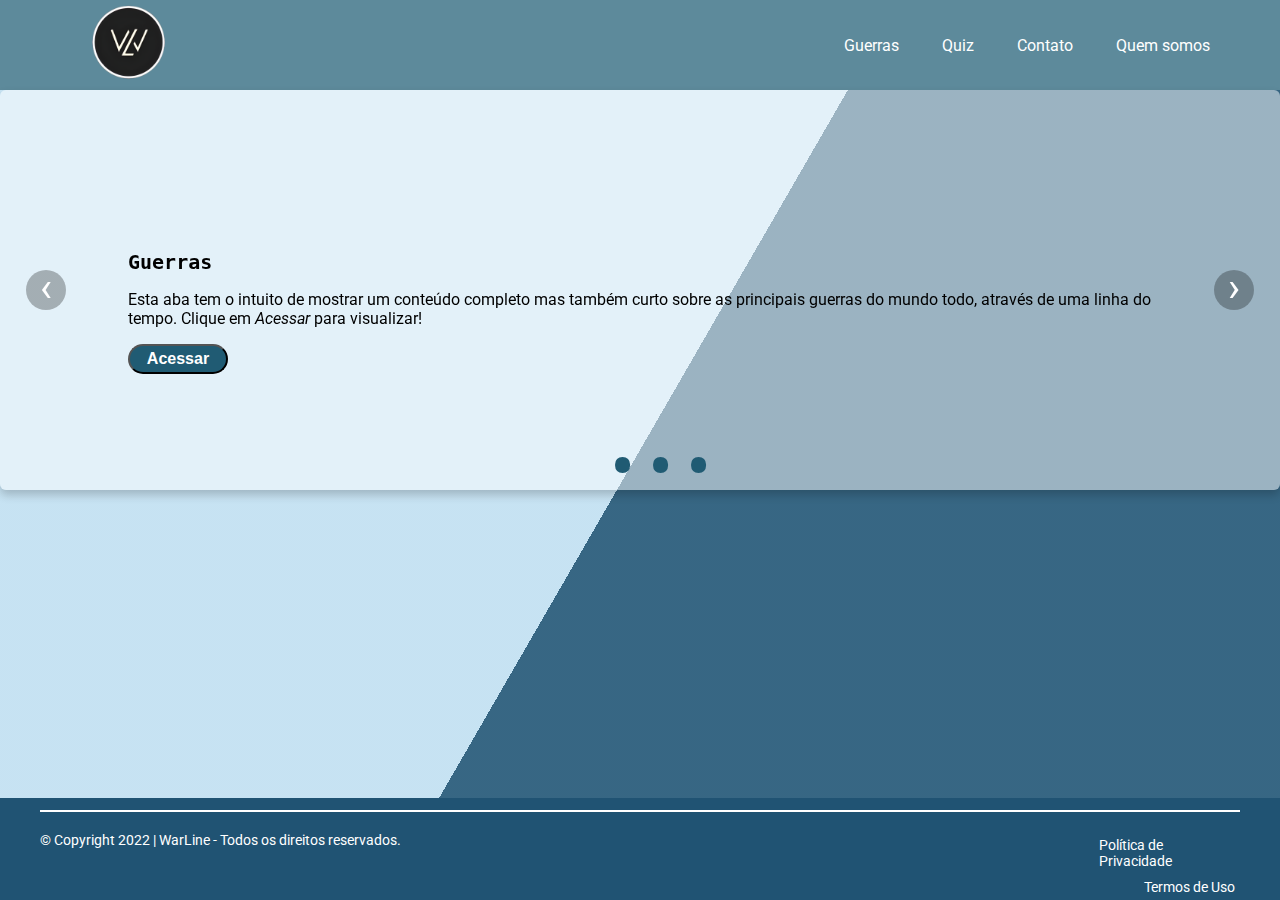
==== index.html @ 10a0ba9b "Ajustando footer" ====
<!DOCTYPE html>
<html lang="pt-br">

<head>
    <meta charset="UTF-8">
    <meta http-equiv="X-UA-Compatible" content="IE=edge">
    <meta name="viewport" content="width=device-width, initial-scale=1.0">
    <script type="text/javascript" src="./js/main.js"></script>
    <link rel="stylesheet" href="./css/style.css" />
    <link rel="stylesheet" href="./css/mobile.css" />
    <link href="https://fonts.googleapis.com/css2?family=Roboto&display=swap" rel="stylesheet">
    <title>TimeLine</title>
</head>

<body>
    <div class="bg"></div>
    <div class="bg bg2"></div>
    <div class="bg bg3"></div>
    <header class="menu">
        <div class="logo">
            <img src="./img/logo-WarLine.png" height="95" />
        </div>
        <div class="drop">
            <button onclick="myFunction()" class="dropbtn">Menu ☰</button>
            <div id="myDropdown" class="dropdown-content">
                <ul>
                    <li><a href="./guerras.html">Guerras</a></li>
                    <li><a href="./quiz.html">Quiz</a></li>
                    <li><a href="./contato.html">Contato</a></li>
                    <li><a href="./sobre-nos.html">Quem somos</a></li>
                </ul>
            </div>
        </div>
    </header>


    <div class="carrossel" id="carr">
        <div class="er">
            <ol class="carrossel-indicators">
                <li>
                    <label for="carrossel-1" class="carrossel-bullet">•</label>
                </li>
                <li>
                    <label for="carrossel-2" class="carrossel-bullet">•</label>
                </li>
                <li>
                    <label for="carrossel-3" class="carrossel-bullet">•</label>
                </li>
            </ol>
        </div>
        <div class="carrossel-inner">
            <input class="carrossel-open" type="radio" id="carrossel-1" name="carrossel" checked="checked" hidden=""
                aria-hidden="true">
            <div class="carrossel-item">
                <h1>Guerras</h1>
                <p>Esta aba tem o intuito de mostrar um conteúdo completo mas também curto sobre as principais
                    guerras do mundo todo, através de uma linha do tempo. Clique em <i>Acessar</i> para visualizar!
                </p>
                <a href="./guerras.html"><button>Acessar</button></a>
            </div>
            <input class="carrossel-open" type="radio" id="carrossel-2" name="carrossel" hidden="" aria-hidden="true">
            <div class="carrossel-item">
                <h1>Quiz</h1>
                <p>Aqui temos um quiz para você testar seu aprendizado após ler todas as guerras que apresentamos
                    neste site, ele é composto por 15 perguntas aleatórias e todas elas são de alternativas. Vai
                    encarar?
                    Clique em <i>Acessar</i> para realizar este teste!
                </p>
                <a href="./quiz.html"><button>Acessar</button></a>
            </div>
            <input class="carrossel-open" type="radio" id="carrossel-3" name="carrossel" hidden="" aria-hidden="true">
            <div class="carrossel-item">
                <h1>Sobre nós</h1>
                <p>Clique em <i>Acessar</i> para saber mais sobre a nossa história.</p>
                <p>Tudo começou quando...</p>
                <a href="./sobre-nos.html"><button>Acessar</button></a>
            </div>

            <label for="carrossel-3" class="carrossel-control prev control-1">‹</label>
            <label for="carrossel-3" class="carrossel-control next control-2">›</label>
            <label for="carrossel-2" class="carrossel-control next control-1">›</label>
            <label for="carrossel-2" class="carrossel-control prev control-3">‹</label>
            <label for="carrossel-1" class="carrossel-control prev control-2">‹</label>
            <label for="carrossel-1" class="carrossel-control next control-3">›</label>
        </div>
    </div>
    <footer class="rodape">
        <div class="linha"></div>
        <div class="ajuste-rodape">
            <span class="cont">
                <p>&copy; Copyright 2022 | WarLine - Todos os direitos reservados.</p>
                <p class="dir"></p>
                <br>
            </span>
            <span class="politica">
                <a href="#">Política de Privacidade</a>
                <a href="#">Termos de Uso</a>
            </span>
        </div>
    </footer>
</body>

</html>
---- css/style.css ----
html {
    height: 100%;
}

body {
    font-family: 'Roboto', sans-serif;
    background-color: var(--cor1);
    margin-top: 0;
    margin-left: 0;
    margin-right: 0;
    margin-bottom: 0;
    display: flex;
    flex-direction: column;
    min-height: 100%;
}

.veaqui {
    color: var(--cor1);
}

#title {
    width: 100%;
    position: absolute;
    padding: 0px;
    margin: 0px auto;
    text-align: center;
    font-size: 27px;
    color: var(--cor4);
    font-family: 'Open Sans', sans-serif;
    z-index: 9999;
    text-shadow: 0px 1px 2px rgba(0, 0, 0, 0.33), -1px 0px 2px rgba(255, 255, 255, 0);
}

.bg {
    animation: slide 3s ease-in-out infinite alternate;
    background-image: linear-gradient(-60deg, #205373 50%, #c4e1f2 50%);
    bottom: 0;
    left: -50%;
    opacity: .5;
    position: fixed;
    right: -50%;
    top: 0;
    z-index: -1;
}

.bg2 {
    animation-direction: alternate-reverse;
    animation-duration: 4s;
}

.bg3 {
    animation-duration: 5s;
}

h1 {
    font-family: monospace;
}

@keyframes slide {
    0% {
        transform: translateX(-25%);
    }

    100% {
        transform: translateX(25%);
    }
}

.menu {
    position: fixed;
    font-size: 80%;
    width: 100%;
    background-color: rgba(93, 138, 155, 1);
    padding: 0px 50px;
    box-sizing: border-box;
    margin-top: 0px;
    display: flex;
    justify-content: space-between;
    align-items: center;
    height: 90px;
    font-weight: 0;
}

.logo {
    float: left;
    width: 18%;
    padding-left: 2%;
}

.dropbtn {
    display: none;

}

.dropdown-content {
    display: inline;
}

/*.dropdown-content button {
    cursor: pointer;
    width: 100px;
    height: 30px;
    font-size: 16px;
    border: none;
    border-radius: px;
    margin-left: 70px;
    background-color: rgba(238, 225, 202, 0.78);
    font-weight: 600;
}*/

.dropdown-content a:hover {
    color: #c4e1f2;
    text-decoration: underline;
}

.dropdown-content a {
    cursor: pointer;
    text-decoration: none;
    color: var(--cor4);
    font-size: 16px;
    padding: 20px;
    display: inline-block;
}

.dropdown-content ul {
    list-style: none;
    padding: 0;
}

.dropdown-content ul li {
    display: inline;
}

.line {
    width: 100%;
    height: 100%;
    padding-top: 0px;
    padding-bottom: 5px;
    counter-increment: '';
    margin: 0 auto;
    z-index: 0;
}

.bar li {
    cursor: pointer;
    list-style-type: none;
    float: left;
    width: 10%;
    color: var(--cor1);
    position: relative;
    text-align: center;
    letter-spacing: 2px;
}

.bar li:before {
    content: '';
    width: 20px;
    height: 20px;
    /*line-height: 40px;
    border: 4px solid var(--cor2);
    display: block;
    text-align: center;
    margin: 10px auto 10px auto;
    border-radius: 50%;*/
    background-color: var(--cor1);
    letter-spacing: 0px;
}

.bar li img {
    padding-bottom: 0px;
    margin: -6% 18%;
    border-radius: 50%;
    width: 80px;
    border: 4px solid var(--cor2);
    height: 80px;
    line-height: 80px;
    z-index: 0;
    float: left;
}

.bar li:after {
    content: '';
    letter-spacing: 2px;
    position: absolute;
    width: 100%;
    height: 4px;
    background-color: var(--cor2);
    top: 35px;
    left: -55%;
    z-index: -1;
}

.bar li:hover:before {
    content: '';
    background-color: #71b196;
    border: 7px solid var(--cor2);
    width: 120px;
    height: 120px;
    line-height: 120px;
    margin: -40px auto 20px auto;
    color: var(--cor5);
}

.bar li img:hover,
.bar li img:focus {
    margin: -17px 1px 20px auto;
    border-radius: 50%;
    padding-bottom: 0px;
    transform: translateX(25px) scale(1.5);
}

/*.bar li div{
    padding-bottom: 0px;
    margin: 0 24%;
    border-radius: 50%;
    width: 0px;
    height: 0px;
    line-height: 80px;
    z-index: 0;
    float: left;
    border: 32px solid #b19671;
}*/

.modal {
    position: fixed;
    padding: 0;
    left: 0;
    top: 0;
    width: 100%;
    height: 100%;
    display: flex;
    align-items: center;
    justify-content: center;
    background-color: rgba(0, 0, 0, 0.5);
    transform: scale(1.1);
    opacity: 0;
    visibility: hidden;
    transition: visibility 0.25s ease-in-out, transform 0.25s ease-in-out, opacity 0.25s ease-in-out;
}

.modal-content {
    background-color: var(--cor4);
    padding: 16px 24px;
    width: 80%;
    height: 60%;
    border-radius: 0.5rem;
    text-align: center;

}

.modal-content div {
    display: flex;
}

.exit {
    float: right;
    width: 24px;
    cursor: pointer;
    border-radius: 1rem;
    text-align: center;
    line-height: 24px;
    background-color: lightgray;
}

.exit:hover {
    background-color: darkgray;
}

.show-modal {
    opacity: 1;
    visibility: visible;
    transform: scale(1.0);
}

.carrossel {
    font-size: 80%;
    width: 100%;
    position: relative;
    background: rgba(255, 255, 255, 0.5);
    border-radius: 6px;
    /*padding: 20px 60px 30px 40px;*/
    box-shadow: 0 5px 10px rgba(0, 0, 0, 0.2);
    box-sizing: border-box;
    margin-top: 90px;
    display: flex;
    align-items: center;
    height: 400px;
}

.carrossel-inner {
    position: relative;
    overflow: hidden;
    width: 100%;
}

.carrossel-open:checked+.carrossel-item {
    position: static;
    opacity: 1;
}

.carrossel-item {
    position: fixed;
    padding: 10%;
    opacity: 0;

}

.carrossel-item p {
    font-size: 16px;
}

.carrossel-item h1 {
    font-size: 20px;
}

.carrossel-item button {
    cursor: pointer;
    width: 100px;
    height: 30px;
    font-size: 16px;
    position: fixed;
    border-radius: 20px;
    background-color: var(--cor2);
    font-weight: 600;
    color: var(--cor4);
}


.carrossel-control {
    background-color: rgba(0, 0, 0, 0.28);
    border-radius: 50%;
    color: var(--cor4);
    cursor: pointer;
    display: none;
    font-size: 40px;
    height: 40px;
    line-height: 35px;
    position: absolute;
    top: 50%;
    transform: translate(0, -50%);
    text-align: center;
    width: 40px;
}

.carrossel-control.prev {
    left: 2%;
}

.carrossel-control.next {
    right: 2%;
}

.carrossel-control:hover {
    background: rgba(0, 0, 0, 0.8);
    color: #aaaaaa;
}

#carrossel-1:checked~.control-1,
#carrossel-2:checked~.control-2,
#carrossel-3:checked~.control-3 {
    display: block;
}



.er {
    position: absolute;
    list-style: none;
    margin: 0;
    padding: 0;
    left: 0;
    right: 0;
    top: 80%;
    text-align: center;
    z-index: 1;
}

.carrossel-indicators li {
    display: inline-block;
    margin: 0 5px;
}

.carrossel-bullet {
    color: var(--cor2);
    cursor: pointer;
    display: block;
    font-size: 75px;
}

.carrossel-bullet:hover {
    color: var(--corTest);
}

#carrossel-1:checked~.control-1~.carrossel-indicators li:nth-child(1) .carrossel-bullet,
#carrossel-2:checked~.control-2~.carrossel-indicators li:nth-child(2) .carrossel-bullet,
#carrossel-3:checked~.control-3~.carrossel-indicators li:nth-child(3) .carrossel-bullet {
    color: var(--cor2);
}


.rodape {
    position: initial;
    bottom: 0;
    font-size: 80%;
    width: 100%;
    /*background-color: var(--cor6);*/
    background-color: #205373;
    padding: 0px 40px;
    box-sizing: border-box;
    margin-top: auto;
    display: grid;
    height: 5%;
}
.ajuste-rodape{
    margin-top: 20px;
    display:flex;
}
.politica {
   /* margin-top: 20px; */
   margin-bottom:0px;
   display: flex;
   list-style: disc;
   justify-content: space-evenly;
   align-content: flex-end;
   flex-wrap: wrap;
   flex-direction: column;
   align-items: flex-end;
}
.politica a {
    font-size: 14px;
    color: var(--cor4);
    padding: 5px;
    text-decoration: none;
}

.politica a:hover {
    cursor: pointer;
    color: var(--cor3);
    transition: all 0.3s ease;
}

.linha {
    width: 100%;
    border-bottom: 2px solid var(--cor4);
    padding-top: 0px;
    margin-top: 1%;
}

.cont {
    height: 80%;
    width: 90%;
}

.cont p {
    font-size: 14px;
    color: var(--cor4);
    margin: 0px auto;
}

.dir {
    text-align: center;
}

/*Aba Contato */
.container {
    background: var(--cor4);
    border-radius: 6px;
    margin-top: 90px;
    padding: 20px 60px 30px 40px;
    box-shadow: 0 5px 10px rgba(0, 0, 0, 0.2);

}

.container .con {
    display: flex;
    align-items: center;
    justify-content: space-between;
}

.container .con .left-side {
    width: 25%;
    height: 100%;
    display: flex;
    flex-direction: column;
    align-items: center;
    justify-content: center;
    margin-top: 15px;
    position: relative;
}

.con .left-side::before {
    content: '';
    position: absolute;
    height: 70%;
    width: 2px;
    right: -15px;
    top: 50%;
    transform: translateY(-50%);
    background: #98857E;
}

.con .left-side .details {
    margin: 14px;
    text-align: center;
}

.con .left-side .details i {
    font-size: 30px;
    color: var(--cor6);
    margin-bottom: 10px;
}

.con .left-side .details .topic {
    font-size: 18px;
    font-weight: 500;
}

.con .left-side .details .text-one,
.con .left-side .details .text-two {
    font-size: 14px;
    color: #afafb6;
}

.container .con .right-side {
    width: 75%;
    margin-left: 75px;
}

.con .right-side .topic-text {
    font-size: 23px;
    font-weight: 600;
    color: var(--cor6);
}

.right-side .input-box {
    height: 50px;
    width: 100%;
    margin: 12px 0;
}

.right-side .input-box input,
.right-side .input-box textarea {
    height: 100%;
    width: 100%;
    border: none;
    outline: none;
    font-size: 16px;
    background: #F0F1F8;
    border-radius: 6px;
    padding: 0 15px;
    resize: none;
}

.right-side .message-box {
    min-height: 110px;
}

.right-side .input-box textarea {
    padding-top: 6px;
}

.right-side .button {
    display: inline-block;
    margin-top: 12px;
}

.right-side .button input[type="submit"] {
    color: var(--cor4);
    font-size: 18px;
    outline: none;
    border: none;
    padding: 8px 16px;
    border-radius: 6px;
    background: var(--cor6);
    cursor: pointer;
    transition: all 0.3s ease;
}

.button input[type="submit"]:hover {
    background: #5c8faf;
}

/* aba sobre nós */

.img-sobre {
    text-align: center;
    margin-top: 90px;
}

.img-sobre img {
    height: 400px;
}

.fotos {
    display: flex;
    margin-top: -4%;
    justify-content: space-evenly;
    transition: transform 1s;

}

/* EFEITO PARA A IMAGEM SALTAR QUANDO PASSAMOS O MOUSE */
.fotos .desc-kaliny:hover,
.fotos .desc-kaliny:focus {
    transform: translateX(10px) scale(1.2);
}

.fotos .desc-dany:hover,
.fotos .desc-dany:focus {
    transform: translateX(10px) scale(1.2);
}

/* FIM efeito */

.paragrafo {
    text-align: justify;
    letter-spacing: 0.8px;
}

.test-desc-fotos {
    display: flex;
    justify-content: space-evenly;
    margin-bottom: 20px;
}

.seg-img-sobre {
    text-align: center;
    margin-top: 5px;
    margin-bottom: 30px;
    z-index: 0;
}

.seg-img-sobre img {
    height: 80px;
}

.tabela {
    color: var(--cor2);
    font-size: 17px;
    width: 55%;
    display: flex;
    margin: auto;
    margin-bottom: 3%;
    flex-direction: row;
    justify-content: center;
    align-items: center;
}

.f4 {
    display: flex;

}

.f4 p {
    margin: 0;
    padding-left: 15px;
}

.tutorial {
    position: relative;
    padding: 0;
    left: 0;
    top: 10%;
    width: 100%;
    height: 37%;
    display: flex;
    align-items: center;
    justify-content: center;
    opacity: 0;
    visibility: hidden;
    transition: visibility 0.25s ease-in-out, transform 0.25s ease-in-out, opacity 0.25s ease-in-out;
}

.conteudo-tuto {
    color: var(--cor4);

}

.tutorial-content {
    background-color: rgba(81, 100, 117, 0.5);
    padding: 16px 24px;
    width: 40%;
    margin-top: 90px;
    height: 60%;
    border-radius: 0.5rem;
    text-align: center;

}

.tutorial-content div {
    display: block;
}

.exits {
    float: right;
    width: 24px;
    cursor: pointer;
    border-radius: 1rem;
    text-align: center;
    line-height: 24px;
    background-color: lightgray;
}

.exits:hover {
    background-color: darkgray;
}

.show-tutorial {
    width: 100%;
    opacity: 1;
    visibility: visible;
    transform: scale(1.0);
}

/*teste quiz*/

/* ESSA PARTE ESTÁ BUGANDO AS OUTRAS
* {
    box-sizing: border-box;
  }
   
  body {
    background-image: linear-gradient(to right, var(--cor1), #facb7b);
    font-family: 'Poppins', sans-serif;
    display: flex;
    align-items: center;
    justify-content: center;
    height: 100vh;
    overflow: hidden;
    margin: 0;
  }*/

.quiz-container {
    background-color: var(--cor4);
    border-radius: 15px;
    box-shadow: 0 0 10px 2px rgba(100, 100, 100, 0.1);
    width: 1090px;
    overflow: hidden;
    margin: 0 auto;
    margin-top: 90px;
    width: 70%;
    box-shadow: rgba(50, 50, 93, 0.25) 0px 13px 27px -5px, rgba(0, 0, 0, 0.3) 0px 8px 16px -8px;
    box-shadow: rgba(0, 0, 0, 0.15) 0px 5px 15px 0px;

}

.quiz-header {
    padding: 4rem;
}

h2 {
    /*padding: 1rem;*/
    text-align: center;
    margin: 0;
}

ul {
    list-style-type: none;
    padding: 0;
}

ul li {
    font-size: 1.1rem;
    margin: 1rem 0;
}

ul li label {
    cursor: pointer;
}

#submit {
    background-image: linear-gradient(to right, var(--cor2), var(--cor2));
    color: var(--cor4);
    border: none;
    display: block;
    width: 100%;
    cursor: pointer;
    font-size: 1.2rem;
    font-family: inherit;
    padding: 1.3rem;
    font-weight: bold;
}

#submit:hover {
    background-color: #732d91;
}

#submit:focus {
    outline: none;
    background-color: #5e3370;
}
---- css/mobile.css ----
:root {
    --cor1: #DFF6FF;
    --cor6: #205373;
    --cor3: #c4e1f2;
    --cor4: #ffffff;
    --cor5: black;
    --cor2: #205b73;
    --corTest: #889db9;
    --corTest2: #b19671;
}

@media screen and (max-width: 960px) {
    .dropbtn {
        display: flex;
        border-radius: 3px;
        background-color: rgba(94, 64, 64, 0);
        color: var(--cor4);
        font-size: 16px;
        position: sticky;
        border: none;
        cursor: pointer;
        font-weight: 580;
    }

    .dropbtn:focus {
        background-color: var(--cor1);
        color: var(--cor6);
    }

    .dropdown-content {
        display: none;
        position: absolute;
        margin-top: 2px;
        border-radius: 3px;
        background-color: var(--cor1);
        min-width: 120px;
        box-shadow: 0px 8px 16px 0px rgba(0, 0, 0, 0.2);

    }

    .dropdown-content a {
        padding: 12px 16px;
        text-decoration: none;
        display: block;
        color: var(--cor6);
        font-weight: 600;
        margin: none;
    }

    .dropdown-content a:hover {
        background-color: var(--cor2);
        color: var(--cor1);
        text-decoration: none;
    }

    .show {
        display: block;

    }
}

@media screen and (max-width: 960px) {
    .carrossel {
        font-size: 80%;
        width: 100%;
        position: relative;
        background: rgba(238, 225, 202, 0.8);
        border-radius: 6px;
        padding: 0;
        box-shadow: 0 5px 10px rgba(0, 0, 0, 0.2);
        box-sizing: border-box;
        margin-top: 0px;
        display: flex;
        align-items: center;
        height: 360px;
        z-index: 1;
    }

    .carrossel-inner {
        position: relative;
        overflow: hidden;
        width: 100%;
    }

    .carrossel-open:checked+.carrossel-item {
        position: static;
        opacity: 1;
    }

    .carrossel-item {

        padding: 10%;
        padding-left: 50px;
        opacity: 0;

    }

    .carrossel-item p {
        font-size: 16px;

    }

    .carrossel-item h1 {
        font-size: 20px;
    }

    .carrossel-item button {
        cursor: pointer;
        width: 70px;
        height: 24px;
        font-size: 13px;
        border-radius: 20px;
        background-color: var(--cor2);
        font-weight: 600;
        color: var(--cor1);
    }


    .carrossel-control {
        background-color: rgba(0, 0, 0, 0.28);
        border-radius: 50%;
        color: var(--cor4);
        cursor: pointer;
        display: none;
        font-size: 30px;
        height: 30px;
        line-height: 25px;
        position: absolute;
        top: 50%;
        transform: translate(0, -50%);
        text-align: center;
        width: 30px;
    }

    .carrossel-control.prev {
        left: 2%;
    }

    .carrossel-control.next {
        right: 2%;
    }

    .carrossel-control:hover {
        background: rgba(0, 0, 0, 0.8);
        color: #aaaaaa;
    }

    .er {
        position: absolute;
        list-style: none;
        margin: auto;
        padding: 0;

        bottom: 0;
        left: 0;
        right: 0;
        text-align: center;
    }
}

@media (max-width: 960px) {
    .container {
        width: 80%;
        padding: 30px 40px 40px 35px;
    }

    .container .con .right-side {
        width: 75%;
        margin-left: 55px;
    }
}

@media (max-width: 960px) {
    .container {
        margin: 0 auto;
        height: 100%;
        padding: 10vmin;
    }

    .container .con {
        flex-direction: column-reverse;
    }

    .container .con .left-side {
        width: 100%;
        flex-direction: row;
        margin-top: 40px;
        justify-content: center;
        flex-wrap: wrap;
    }

    .container .con .left-side::before {
        display: none;
    }

    .container .con .right-side {
        width: 100%;
        margin-left: 0;
    }
}

@media screen and (max-width: 960px) {
    .line {
        width: 90%;
        height: 90%;
        padding: 0;
        margin: 0;
        counter-increment: step 2000;
        top: 0;
    }

    .bar li {
        cursor: pointer;
        list-style-type: none;
        float: none;
        width: 0%;
        padding: 0%;
        position: initial;
        margin: 0 auto;
        margin-bottom: -2px;
        text-align: center;
        letter-spacing: 2px;

    }

    .bar li:before {
        content: counter(step);
        counter-increment: step;
        width: 40px;
        height: 40px;
        line-height: 40px;
        border: 4px solid var(--cor2);
        display: block;
        text-align: center;
        margin: 0 auto 10px auto;
        border-radius: 50%;
        background-color: var(--cor1);
        letter-spacing: 0px;
    }

    .bar li:after {
        content: ' ';
        position: relative;
        width: 80%;
        height: 0px;
        background-color: var(--cor2);
        top: 0;
        left: -50%;
        z-index: 1;
    }



    /*Aba sobre*/


    .img-sobre img {
        height: 85px;
    }

    .fotos {
        display: grid;
        margin: 0;
        justify-content: none;
    }

    .seg-img-sobre {
        text-align: center;
        margin-top: 20px;
        z-index: 0;

    }

    .seg-img-sobre img {
        height: 80px;
    }

    .tabela {
        font-size: 15px;
        width: 85%;
        height: 100%;
        text-align: justify;
        z-index: auto;
    }

    .tabela td {
        width: fit-content;
    }

    .quiz {
        width: 280px;
        position: relative;
        height: 600px;
    }

    .button-grp {
        margin: 0 auto;
        padding: 0;
        padding-top: 50px;
        display: none;
        width: 48%;
        position: fixed;
    }

    .button-grp-no {
        display: block;
        margin: 0 auto;
        padding: 0;
        padding-top: 50px;
        left: 0%;
        right: -10%;
        position: absolute;
        text-align: center;
    }
}
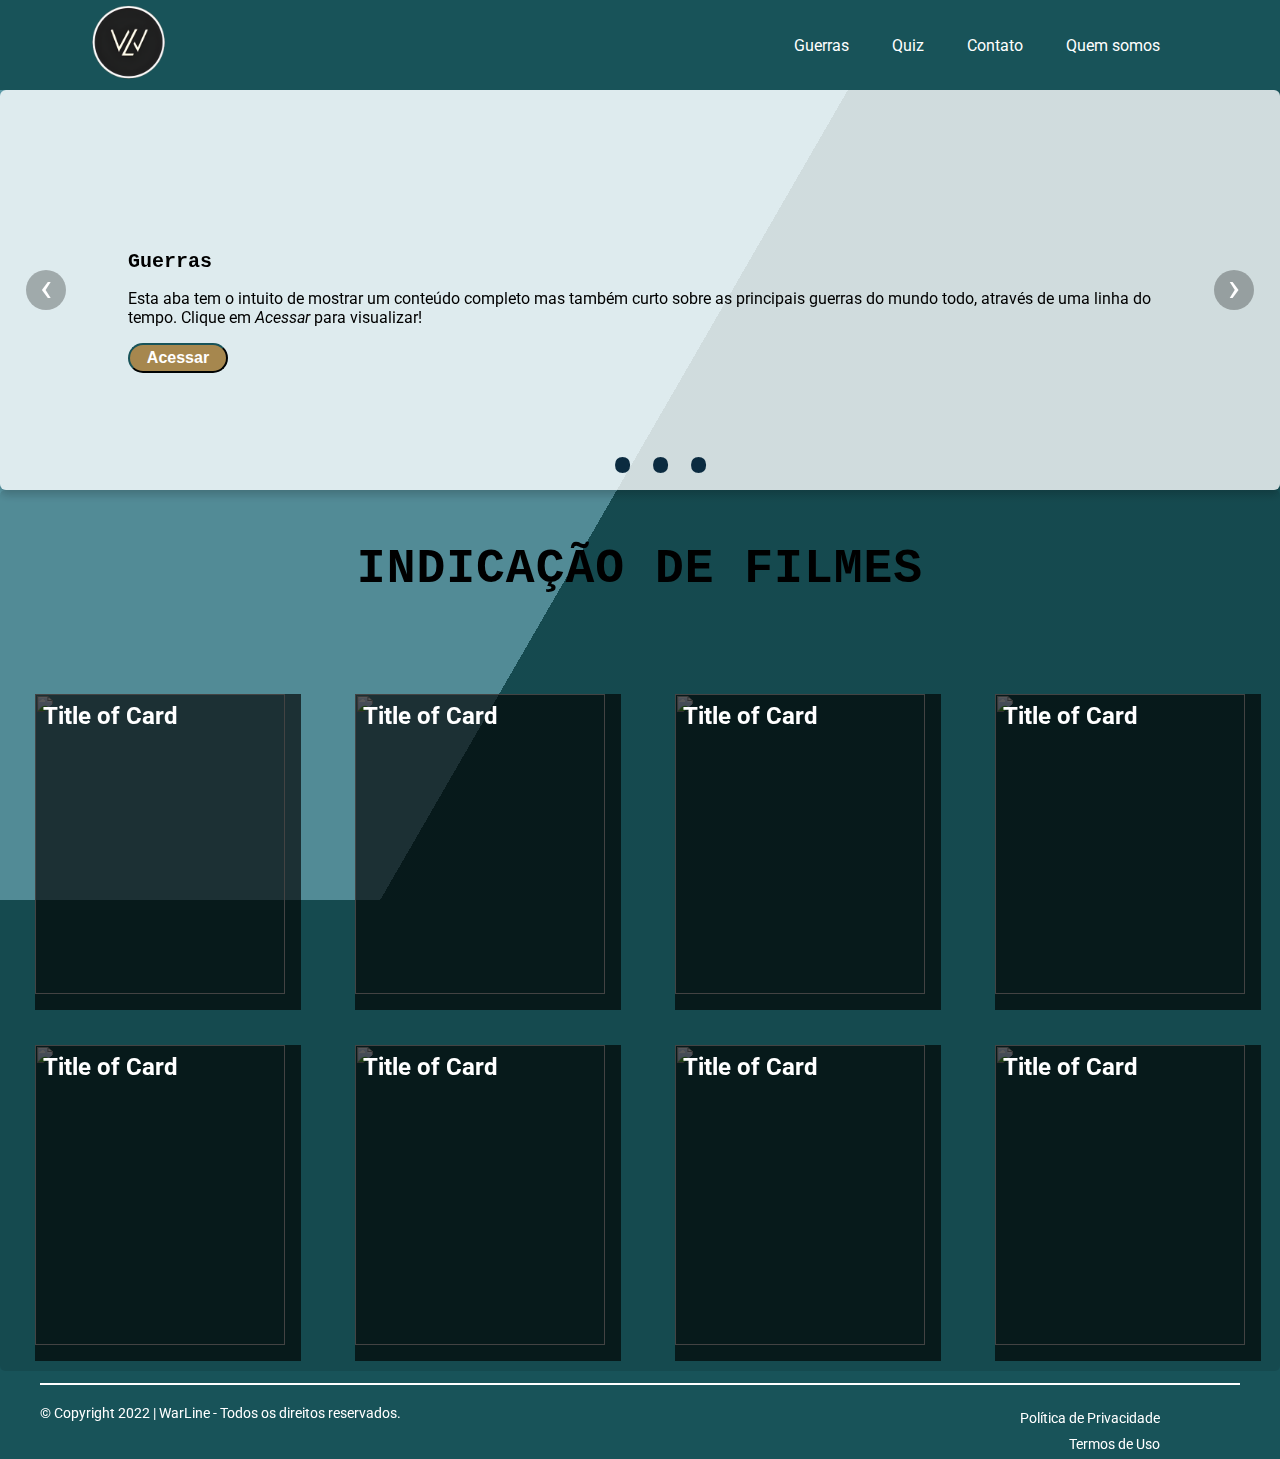
==== commit 5de0f746: "Adicionando indicação de filmes" ====
--- a/index.html
+++ b/index.html
@@ -84,6 +84,80 @@
             <label for="carrossel-1" class="carrossel-control next control-3">›</label>
         </div>
     </div>
+    <section class="containerFilmes">
+
+        <div class="containerTitles">
+          <h1>Indicação de Filmes</h1>
+        </div>
+    
+        <div class="component-systemTabs">
+            <div class="tabs-container">
+                <ul class="tabs"></ul>
+        
+                <div id="tab-1" data-tab-title="First" class="tab-content current">
+                    <div class="cards">
+            
+                        <div class="card">
+                            <img src="https://upload.wikimedia.org/wikipedia/commons/thumb/9/97/Centro_Toledo_Paran%C3%A1.jpg/300px-Centro_Toledo_Paran%C3%A1.jpg">
+                            <div class="cardContent">
+                                <h2>Title of Card</h2>
+                                <button>View</button>
+                            </div>
+                        </div>
+                        <div class="card">
+                            <img src="https://img.r7.com/images/2014/07/03/11nozxswc4_1k05tgfx2a_file.jpg">
+                            <div class="cardContent">
+                                <h2>Title of Card</h2>
+                                <button>View</button>
+                            </div>
+                        </div>
+                        <div class="card">
+                            <img src="https://www.urbanarts.com.br/imagens/produtos/184670/0/Ampliada/entre-a-cidade-e-a-natureza.jpg">
+                            <div class="cardContent">
+                                <h2>Title of Card</h2>
+                                <button>View</button>
+                            </div>
+                        </div>
+                        <div class="card">
+                            <img src="https://cidadesportuguesas.com/wp-content/uploads/2018/09/cidade-de-chaves-portugal.jpg">
+                            <div class="cardContent">
+                                <h2>Title of Card</h2>
+                                <button>View</button>
+                            </div>
+                        </div>
+                        <div class="card">
+                            <img src="https://s2.glbimg.com/VOLYVgo7bLWfvuHAJ2WkPeNYmws=/600x800/i.glbimg.com/og/ig/infoglobo1/f/original/2017/02/07/blog_forest_high.jpg">
+                            <div class="cardContent">
+                                <h2>Title of Card</h2>
+                                <button>View</button>
+                            </div>
+                        </div>
+                        <div class="card">
+                            <img src="https://i0.wp.com/catalogodeviagens.net/wp-content/uploads/2016/11/canterbury-11.jpg">
+                            <div class="cardContent">
+                                <h2>Title of Card</h2>
+                                <button>View</button>
+                            </div>
+                        </div>
+                        <div class="card">
+                            <img src="https://www.urbanarts.com.br/imagens/produtos/169507/0/Ampliada/cidade-sao-paulo-lespassants.jpg">
+                            <div class="cardContent">
+                                <h2>Title of Card</h2>
+                                <button>View</button>
+                            </div>
+                        </div>
+                        <div class="card">
+                            <img src="https://media-cdn.tripadvisor.com/media/vr-splice-j/06/e8/69/2a.jpg">
+                            <div class="cardContent">
+                                <h2>Title of Card</h2>
+                                <button>View</button>
+                            </div>
+                        </div>
+                    </div>
+                </div>
+            </div>
+        </div>
+      </section>
     <footer class="rodape">
         <div class="linha"></div>
         <div class="ajuste-rodape">
--- a/css/style.css
+++ b/css/style.css
@@ -1,10 +1,11 @@
 html {
     height: 100%;
+    scroll-behavior: smooth;
 }
 
 body {
     font-family: 'Roboto', sans-serif;
-    background-color: var(--cor1);
+    background-color: var(--cor6);
     margin-top: 0;
     margin-left: 0;
     margin-right: 0;
@@ -12,10 +13,6 @@
     display: flex;
     flex-direction: column;
     min-height: 100%;
-}
-
-.veaqui {
-    color: var(--cor1);
 }
 
 #title {
@@ -33,7 +30,7 @@
 
 .bg {
     animation: slide 3s ease-in-out infinite alternate;
-    background-image: linear-gradient(-60deg, #205373 50%, #c4e1f2 50%);
+    background-image: linear-gradient(-60deg, var(--cor6) 50%, var(--cor3) 50%);
     bottom: 0;
     left: -50%;
     opacity: .5;
@@ -68,9 +65,10 @@
 
 .menu {
     position: fixed;
+    z-index: 2;
     font-size: 80%;
     width: 100%;
-    background-color: rgba(93, 138, 155, 1);
+    background-color: var(--cor6);
     padding: 0px 50px;
     box-sizing: border-box;
     margin-top: 0px;
@@ -96,35 +94,43 @@
     display: inline;
 }
 
-/*.dropdown-content button {
-    cursor: pointer;
-    width: 100px;
-    height: 30px;
-    font-size: 16px;
-    border: none;
-    border-radius: px;
-    margin-left: 70px;
-    background-color: rgba(238, 225, 202, 0.78);
-    font-weight: 600;
-}*/
-
-.dropdown-content a:hover {
-    color: #c4e1f2;
-    text-decoration: underline;
-}
-
 .dropdown-content a {
     cursor: pointer;
     text-decoration: none;
     color: var(--cor4);
     font-size: 16px;
     padding: 20px;
+    position: relative;
     display: inline-block;
+}
+
+.dropdown-content a:before {
+    content: "";
+    position: absolute;
+    width: 100%;
+    height: 2px;
+    bottom: 0;
+    left: 0;
+    background-color: var(--corTest);
+    visibility: hidden;
+    -webkit-transform: scaleX(0);
+    transform: scaleX(0);
+    -webkit-transition: all 0.3s ease-in-out 0s;
+    transition: all 0.3s ease-in-out 0s;
+}
+
+.dropdown-content a:hover:before {
+    visibility: visible;
+    -webkit-transform: scaleX(1);
+    transform: scaleX(1);
 }
 
 .dropdown-content ul {
     list-style: none;
-    padding: 0;
+    float: left;
+    margin: 20px;
+    padding: 20px 30px;
+
 }
 
 .dropdown-content ul li {
@@ -171,7 +177,7 @@
     margin: -6% 18%;
     border-radius: 50%;
     width: 80px;
-    border: 4px solid var(--cor2);
+    border: 4px solid var(--corTest);
     height: 80px;
     line-height: 80px;
     z-index: 0;
@@ -184,22 +190,12 @@
     position: absolute;
     width: 100%;
     height: 4px;
-    background-color: var(--cor2);
+    background-color: var(--corTest);
     top: 35px;
     left: -55%;
     z-index: -1;
 }
 
-.bar li:hover:before {
-    content: '';
-    background-color: #71b196;
-    border: 7px solid var(--cor2);
-    width: 120px;
-    height: 120px;
-    line-height: 120px;
-    margin: -40px auto 20px auto;
-    color: var(--cor5);
-}
 
 .bar li img:hover,
 .bar li img:focus {
@@ -221,6 +217,7 @@
     border: 32px solid #b19671;
 }*/
 
+/*ABA GUERRAS*/
 .modal {
     position: fixed;
     padding: 0;
@@ -244,13 +241,20 @@
     width: 80%;
     height: 60%;
     border-radius: 0.5rem;
-    text-align: center;
-
-}
-
-.modal-content div {
-    display: flex;
-}
+}
+
+.modal-content h1 {
+    text-align: center;
+}
+
+.paragrafo-p {
+    font-size: 13px;
+    text-align: center;
+}
+
+/*.modal-content div {
+    display: flex;
+}*/
 
 .exit {
     float: right;
@@ -272,11 +276,326 @@
     transform: scale(1.0);
 }
 
+.modalDois {
+    position: fixed;
+    padding: 0;
+    left: 0;
+    top: 0;
+    width: 100%;
+    height: 100%;
+    display: flex;
+    align-items: center;
+    justify-content: center;
+    background-color: rgba(0, 0, 0, 0.5);
+    transform: scale(1.1);
+    opacity: 0;
+    visibility: hidden;
+    transition: visibility 0.25s ease-in-out, transform 0.25s ease-in-out, opacity 0.25s ease-in-out;
+}
+
+.modal-contentDois {
+    background-color: var(--cor4);
+    padding: 16px 24px;
+    width: 80%;
+    height: 60%;
+    border-radius: 0.5rem;
+}
+
+.modal-contentDois h1 {
+    text-align: center;
+}
+
+.show-modalDois {
+    opacity: 1;
+    visibility: visible;
+    transform: scale(1.0);
+}
+
+.modalTres {
+    position: fixed;
+    padding: 0;
+    left: 0;
+    top: 0;
+    width: 100%;
+    height: 100%;
+    display: flex;
+    align-items: center;
+    justify-content: center;
+    background-color: rgba(0, 0, 0, 0.5);
+    transform: scale(1.1);
+    opacity: 0;
+    visibility: hidden;
+    transition: visibility 0.25s ease-in-out, transform 0.25s ease-in-out, opacity 0.25s ease-in-out;
+}
+
+.modal-contentTres {
+    background-color: var(--cor4);
+    padding: 16px 24px;
+    width: 80%;
+    height: 60%;
+    border-radius: 0.5rem;
+}
+
+.modal-contentTres h1 {
+    text-align: center;
+}
+
+.show-modalTres {
+    opacity: 1;
+    visibility: visible;
+    transform: scale(1.0);
+}
+
+.modalQuatro {
+    position: fixed;
+    padding: 0;
+    left: 0;
+    top: 0;
+    width: 100%;
+    height: 100%;
+    display: flex;
+    align-items: center;
+    justify-content: center;
+    background-color: rgba(0, 0, 0, 0.5);
+    transform: scale(1.1);
+    opacity: 0;
+    visibility: hidden;
+    transition: visibility 0.25s ease-in-out, transform 0.25s ease-in-out, opacity 0.25s ease-in-out;
+}
+
+.modal-contentQuatro {
+    background-color: var(--cor4);
+    padding: 16px 24px;
+    width: 80%;
+    height: 60%;
+    border-radius: 0.5rem;
+}
+
+.modal-contentQuatro h1 {
+    text-align: center;
+}
+
+.show-modalQuatro {
+    opacity: 1;
+    visibility: visible;
+    transform: scale(1.0);
+}
+
+.modalCinco {
+    position: fixed;
+    padding: 0;
+    left: 0;
+    top: 0;
+    width: 100%;
+    height: 100%;
+    display: flex;
+    align-items: center;
+    justify-content: center;
+    background-color: rgba(0, 0, 0, 0.5);
+    transform: scale(1.1);
+    opacity: 0;
+    visibility: hidden;
+    transition: visibility 0.25s ease-in-out, transform 0.25s ease-in-out, opacity 0.25s ease-in-out;
+}
+
+.modal-contentCinco {
+    background-color: var(--cor4);
+    padding: 16px 24px;
+    width: 80%;
+    height: 60%;
+    border-radius: 0.5rem;
+}
+
+.modal-contentCinco h1 {
+    text-align: center;
+}
+
+.show-modalCinco {
+    opacity: 1;
+    visibility: visible;
+    transform: scale(1.0);
+}
+
+.modalSeis {
+    position: fixed;
+    padding: 0;
+    left: 0;
+    top: 0;
+    width: 100%;
+    height: 100%;
+    display: flex;
+    align-items: center;
+    justify-content: center;
+    background-color: rgba(0, 0, 0, 0.5);
+    transform: scale(1.1);
+    opacity: 0;
+    visibility: hidden;
+    transition: visibility 0.25s ease-in-out, transform 0.25s ease-in-out, opacity 0.25s ease-in-out;
+}
+
+.modal-contentSeis {
+    background-color: var(--cor4);
+    padding: 16px 24px;
+    width: 80%;
+    height: 60%;
+    border-radius: 0.5rem;
+}
+
+.modal-contentSeis h1 {
+    text-align: center;
+}
+
+.show-modalSeis {
+    opacity: 1;
+    visibility: visible;
+    transform: scale(1.0);
+}
+
+.modalSete {
+    position: fixed;
+    padding: 0;
+    left: 0;
+    top: 0;
+    width: 100%;
+    height: 100%;
+    display: flex;
+    align-items: center;
+    justify-content: center;
+    background-color: rgba(0, 0, 0, 0.5);
+    transform: scale(1.1);
+    opacity: 0;
+    visibility: hidden;
+    transition: visibility 0.25s ease-in-out, transform 0.25s ease-in-out, opacity 0.25s ease-in-out;
+}
+
+.modal-contentSete {
+    background-color: var(--cor4);
+    padding: 16px 24px;
+    width: 80%;
+    height: 60%;
+    border-radius: 0.5rem;
+}
+
+.modal-contentSete h1 {
+    text-align: center;
+}
+
+.show-modalSete {
+    opacity: 1;
+    visibility: visible;
+    transform: scale(1.0);
+}
+
+.modalOito {
+    position: fixed;
+    padding: 0;
+    left: 0;
+    top: 0;
+    width: 100%;
+    height: 100%;
+    display: flex;
+    align-items: center;
+    justify-content: center;
+    background-color: rgba(0, 0, 0, 0.5);
+    transform: scale(1.1);
+    opacity: 0;
+    visibility: hidden;
+    transition: visibility 0.25s ease-in-out, transform 0.25s ease-in-out, opacity 0.25s ease-in-out;
+}
+
+.modal-contentOito {
+    background-color: var(--cor4);
+    padding: 16px 24px;
+    width: 80%;
+    height: 60%;
+    border-radius: 0.5rem;
+}
+
+.modal-contentOito h1 {
+    text-align: center;
+}
+
+.show-modalOito {
+    opacity: 1;
+    visibility: visible;
+    transform: scale(1.0);
+}
+
+.modalNove {
+    position: fixed;
+    padding: 0;
+    left: 0;
+    top: 0;
+    width: 100%;
+    height: 100%;
+    display: flex;
+    align-items: center;
+    justify-content: center;
+    background-color: rgba(0, 0, 0, 0.5);
+    transform: scale(1.1);
+    opacity: 0;
+    visibility: hidden;
+    transition: visibility 0.25s ease-in-out, transform 0.25s ease-in-out, opacity 0.25s ease-in-out;
+}
+
+.modal-contentNove {
+    background-color: var(--cor4);
+    padding: 16px 24px;
+    width: 80%;
+    height: 60%;
+    border-radius: 0.5rem;
+}
+
+.modal-contentNove h1 {
+    text-align: center;
+}
+
+.show-modalNove {
+    opacity: 1;
+    visibility: visible;
+    transform: scale(1.0);
+}
+
+.modalDez {
+    position: fixed;
+    padding: 0;
+    left: 0;
+    top: 0;
+    width: 100%;
+    height: 100%;
+    display: flex;
+    align-items: center;
+    justify-content: center;
+    background-color: rgba(0, 0, 0, 0.5);
+    transform: scale(1.1);
+    opacity: 0;
+    visibility: hidden;
+    transition: visibility 0.25s ease-in-out, transform 0.25s ease-in-out, opacity 0.25s ease-in-out;
+}
+
+.modal-contentDez {
+    background-color: var(--cor4);
+    padding: 16px 24px;
+    width: 80%;
+    height: 60%;
+    border-radius: 0.5rem;
+}
+
+.modal-contentDez h1 {
+    text-align: center;
+}
+
+.show-modalDez {
+    opacity: 1;
+    visibility: visible;
+    transform: scale(1.0);
+}
+
 .carrossel {
     font-size: 80%;
     width: 100%;
     position: relative;
-    background: rgba(255, 255, 255, 0.5);
+    background: rgba(255, 255, 255, 0.8);
     border-radius: 6px;
     /*padding: 20px 60px 30px 40px;*/
     box-shadow: 0 5px 10px rgba(0, 0, 0, 0.2);
@@ -318,9 +637,10 @@
     width: 100px;
     height: 30px;
     font-size: 16px;
-    position: fixed;
+    position: absolute;
+    border-color: var(--cor6);
     border-radius: 20px;
-    background-color: var(--cor2);
+    background-color: var(--corTest);
     font-weight: 600;
     color: var(--cor4);
 }
@@ -403,34 +723,39 @@
     bottom: 0;
     font-size: 80%;
     width: 100%;
-    /*background-color: var(--cor6);*/
-    background-color: #205373;
+    background-color: var(--co);
     padding: 0px 40px;
     box-sizing: border-box;
     margin-top: auto;
     display: grid;
     height: 5%;
 }
-.ajuste-rodape{
+
+.ajuste-rodape {
     margin-top: 20px;
-    display:flex;
-}
+    display: flex;
+}
+
 .politica {
-   /* margin-top: 20px; */
-   margin-bottom:0px;
-   display: flex;
-   list-style: disc;
-   justify-content: space-evenly;
-   align-content: flex-end;
-   flex-wrap: wrap;
-   flex-direction: column;
-   align-items: flex-end;
-}
+    /* margin-top: 20px; */
+    margin-bottom: 0px;
+    display: flex;
+    margin-right: 20px;
+    list-style: disc;
+    justify-content: space-evenly;
+    align-content: flex-end;
+    flex-wrap: wrap;
+    justify-content: flex-end;
+    align-items: flex-end;
+}
+
 .politica a {
     font-size: 14px;
     color: var(--cor4);
     padding: 5px;
+    padding-right: 60px;
     text-decoration: none;
+    z-index: 1;
 }
 
 .politica a:hover {
@@ -467,7 +792,8 @@
     border-radius: 6px;
     margin-top: 90px;
     padding: 20px 60px 30px 40px;
-    box-shadow: 0 5px 10px rgba(0, 0, 0, 0.2);
+    background-color: rgba(255, 255, 255, 0.8);
+    box-shadow: 0 5px 10px rgba(0, 0, 0, 0.30);
 
 }
 
@@ -571,13 +897,13 @@
     border: none;
     padding: 8px 16px;
     border-radius: 6px;
-    background: var(--cor6);
+    background: var(--corTest);
     cursor: pointer;
     transition: all 0.3s ease;
 }
 
 .button input[type="submit"]:hover {
-    background: #5c8faf;
+    background: var(--corTest2);
 }
 
 /* aba sobre nós */
@@ -634,6 +960,7 @@
     height: 80px;
 }
 
+
 .tabela {
     color: var(--cor2);
     font-size: 17px;
@@ -665,6 +992,7 @@
     height: 37%;
     display: flex;
     align-items: center;
+    margin-top: 90px;
     justify-content: center;
     opacity: 0;
     visibility: hidden;
@@ -672,15 +1000,15 @@
 }
 
 .conteudo-tuto {
-    color: var(--cor4);
+    color: var(--cor2);
 
 }
 
 .tutorial-content {
-    background-color: rgba(81, 100, 117, 0.5);
+    background-color:rgba(255, 255, 255, 0.8);
     padding: 16px 24px;
     width: 40%;
-    margin-top: 90px;
+
     height: 60%;
     border-radius: 0.5rem;
     text-align: center;
@@ -731,7 +1059,7 @@
   }*/
 
 .quiz-container {
-    background-color: var(--cor4);
+    background-color: rgba(255, 255, 255, 0.8);
     border-radius: 15px;
     box-shadow: 0 0 10px 2px rgba(100, 100, 100, 0.1);
     width: 1090px;
@@ -769,7 +1097,7 @@
 }
 
 #submit {
-    background-image: linear-gradient(to right, var(--cor2), var(--cor2));
+    background-image: linear-gradient(to right, var(--corTest), var(--corTest));
     color: var(--cor4);
     border: none;
     display: block;
@@ -788,4 +1116,139 @@
 #submit:focus {
     outline: none;
     background-color: #5e3370;
-}+}
+
+/* Container de filmes*/
+.containerFilmes{
+    width: 100%;
+    max-width: 1280px;
+    margin: 0 auto;
+    background-color: rgba(0, 0, 0, .1);
+    border-radius: 5px;
+    display: flex;
+    flex-direction: column;
+    justify-content: center;
+    align-items: center;
+  }
+  .containerTitles{
+    width: 100%;
+    text-align: center;
+    margin: 20px 0;
+  }
+  .containerTitles h1{
+    font-size: 3rem;
+    letter-spacing: 1px;
+    text-transform: uppercase;
+  }
+  .containerTitles h2{
+    font-weight: normal;
+  }
+  .component-systemTabs{
+    width: 100%;
+    display: flex;
+  }
+  .component-systemTabs .tabs-container {
+    margin: 0 auto;
+    width: 100%;
+  }
+  .component-systemTabs .tabs-container ul.tabs {
+    margin: 20px 0;
+    padding: 0px;
+    list-style: none;
+    text-align: center;
+  }
+  .component-systemTabs .tabs-container ul.tabs li {
+    background: none;
+    color: rgba(90,90,90, 1);
+    display: inline-block;
+    padding: 10px 25px;
+    cursor: pointer;
+    font-weight: 500;
+    border-bottom: 1px solid #d7d7d7;
+    font-size: 1.2rem;
+    transition: all 0.5s ease;
+  }
+  .component-systemTabs .tabs-container ul.tabs li:hover{
+    color: rgba(1,75,140, 1);
+  }
+  .component-systemTabs .tabs-container ul.tabs li.current {
+    color: rgba(1,75,140, 1);
+    border-bottom: 2px solid rgba(1,75,140, 1);
+    transition: all 0.5s ease;
+  }
+  .component-systemTabs .tab-content {
+    display: none;
+    padding: 0px;
+    width: 100%;
+  }
+  .component-systemTabs .tab-content.current {
+    display: block;
+  }
+  .component-systemTabs .cards{
+    display: flex;
+    flex-direction: row;
+    justify-content: space-around;
+    align-items: center;
+    flex-wrap: wrap;
+    width: 100%;
+  }
+  .component-systemTabs .cards .card{
+    width: 250px;
+    height: 300px;
+    margin: 2%;
+    position: relative;
+  }
+  .component-systemTabs .cards .card img{
+    height: 100%;
+    width: 100%;
+    max-width: 250px;
+    max-height: 300px;
+  }
+  .component-systemTabs .cards .card .cardContent{
+    display: flex;
+    flex-direction: column;
+    justify-content: space-between;
+    align-items: flex-start;
+    position: absolute;
+    background-color: rgba(0,0,0, .65);
+    top:0;
+    left: 0;
+    height: 100%;
+    width: 100%;
+    padding: 8px;
+    cursor: pointer;
+    transition: all 0.3s ease;
+  }
+  .component-systemTabs .cards .card .cardContent h2{
+    color: rgba(255,255,255, 1);
+  }
+  .component-systemTabs .cards .card .cardContent button{
+    border: 0;
+    background-color: rgba(248,158,53, 1);
+    padding: 7px 10px;
+    width: 100px;
+    color: rgba(255,255,255, 1);
+    font-size: 1.2rem;
+    display: flex;
+    flex-direction: row;
+    justify-content: space-around;
+    align-items: center;
+    font-weight: 900;
+    cursor: pointer;
+    outline: none;
+    transition: all 0.3s ease;
+    opacity: 0;
+    transition: 0.3s ease;
+  }
+  .component-systemTabs .cards .card .cardContent button:hover{
+    -webkit-box-shadow: 0px 0px 9px 0px rgba(0,0,0, .3);
+    -moz-box-shadow: 0px 0px 9px 0px rgba(0,0,0, .3);
+    box-shadow: 0px 0px 9px 0px rgba(0,0,0, .3);
+    font-size: 1.25rem;
+  }
+  .component-systemTabs .cards .card .cardContent:hover{
+    background-color: rgba(0,0,0, .2);
+  }
+  .component-systemTabs .cards .card .cardContent:hover button{
+    opacity: 1;
+  }--- a/css/mobile.css
+++ b/css/mobile.css
@@ -1,12 +1,12 @@
 :root {
-    --cor1: #DFF6FF;
-    --cor6: #205373;
-    --cor3: #c4e1f2;
+    --cor1: #F2BE22;
+    --cor6: #185359;
+    --cor3: #66a6b4;
     --cor4: #ffffff;
     --cor5: black;
-    --cor2: #205b73;
-    --corTest: #889db9;
-    --corTest2: #b19671;
+    --cor2: #0B2B40;
+    --corTest: #A6874E;
+    --corTest2: #9b825e;
 }
 
 @media screen and (max-width: 960px) {
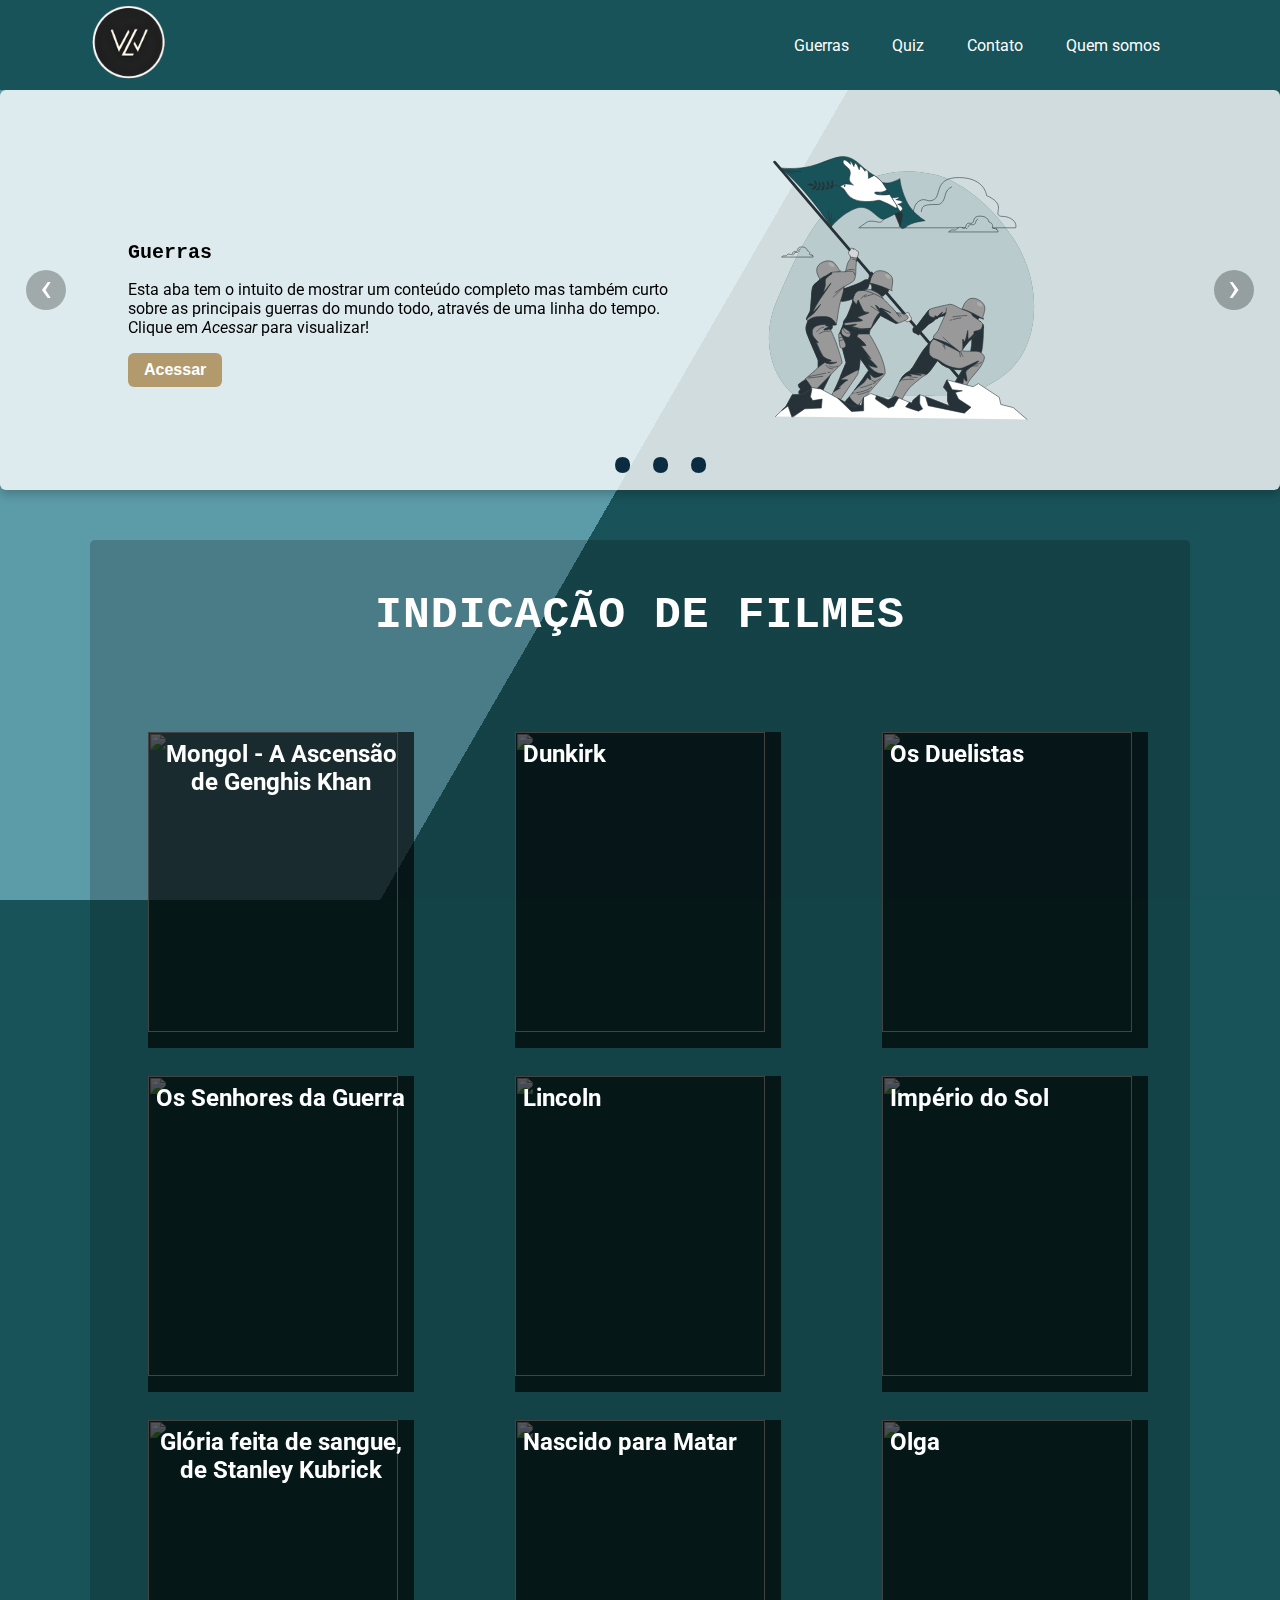
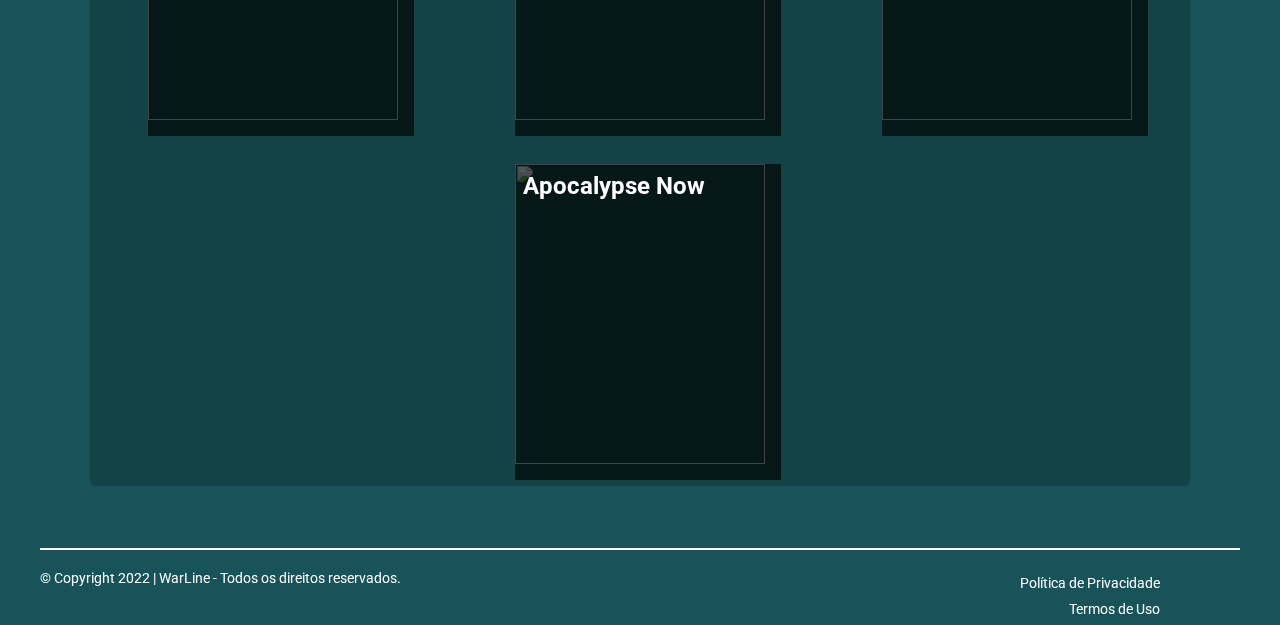
==== commit 18478604: "Aplicando melhorias" ====
--- a/index.html
+++ b/index.html
@@ -6,8 +6,12 @@
     <meta http-equiv="X-UA-Compatible" content="IE=edge">
     <meta name="viewport" content="width=device-width, initial-scale=1.0">
     <script type="text/javascript" src="./js/main.js"></script>
+    <script type='text/javascript'>document.addEventListener('DOMContentLoaded', function () {window.setTimeout(document.querySelector('svg').classList.add('animated'),1000);})</script>
+    <script type='text/javascript'>document.addEventListener('DOMContentLoaded', function () {window.setTimeout(document.querySelector('svg').classList.add('animated'),1000);})</script>
+    <script type='text/javascript'>document.addEventListener('DOMContentLoaded', function () {window.setTimeout(document.querySelector('svg').classList.add('animated'),1000);})</script>
     <link rel="stylesheet" href="./css/style.css" />
     <link rel="stylesheet" href="./css/mobile.css" />
+    
     <link href="https://fonts.googleapis.com/css2?family=Roboto&display=swap" rel="stylesheet">
     <title>TimeLine</title>
 </head>
@@ -52,28 +56,49 @@
             <input class="carrossel-open" type="radio" id="carrossel-1" name="carrossel" checked="checked" hidden=""
                 aria-hidden="true">
             <div class="carrossel-item">
-                <h1>Guerras</h1>
-                <p>Esta aba tem o intuito de mostrar um conteúdo completo mas também curto sobre as principais
-                    guerras do mundo todo, através de uma linha do tempo. Clique em <i>Acessar</i> para visualizar!
-                </p>
-                <a href="./guerras.html"><button>Acessar</button></a>
+                <div class="carrosselAbaGuerra">
+                    <div class="itemGuerra">
+                        <h1>Guerras</h1>
+                        <p>Esta aba tem o intuito de mostrar um conteúdo completo mas também curto sobre as principais
+                            guerras do mundo todo, através de uma linha do tempo. Clique em <i>Acessar</i> para visualizar!
+                        </p>
+                        <a href="./guerras.html"><button>Acessar</button></a>
+                    </div>
+                    <div class="itemAnimacao1">
+                        <svg class="animated" id="freepik_stories-make-peace-not-war" xmlns="http://www.w3.org/2000/svg" viewBox="-100 0 800 500" version="1.1" xmlns:xlink="http://www.w3.org/1999/xlink" xmlns:svgjs="http://svgjs.com/svgjs"><style>svg#freepik_stories-make-peace-not-war:not(.animated) .animable {opacity: 0;}svg#freepik_stories-make-peace-not-war.animated #freepik--Clouds--inject-110 {animation: 1.9s 1 forwards linear slideDown;animation-delay: 0s;}svg#freepik_stories-make-peace-not-war.animated #freepik--Flag--inject-110 {animation: 3s Infinite  linear floating;animation-delay: 0s;}svg#freepik_stories-make-peace-not-war.animated #freepik--character-3--inject-110 {animation: 3s Infinite  linear floating;animation-delay: 0s;}svg#freepik_stories-make-peace-not-war.animated #freepik--character-1--inject-110 {animation: 3s Infinite  linear floating;animation-delay: 0s;}svg#freepik_stories-make-peace-not-war.animated #freepik--character-2--inject-110 {animation: 3s Infinite  linear floating;animation-delay: 0s;}            @keyframes slideDown {                0% {                    opacity: 0;                    transform: translateY(-30px);                }                100% {                    opacity: 1;                    transform: translateY(0);                }            }                    @keyframes floating {                0% {                    opacity: 1;                    transform: translateY(0px);                }                50% {                    transform: translateY(-10px);                }                100% {                    opacity: 1;                    transform: translateY(0px);                }            }        .animator-hidden { display: none; }</style><g id="freepik--background-simple--inject-110" class="animable" style="transform-origin: 251.579px 253.721px;"><path d="M327.83,51.06S248.49,19.89,172.61,63.88,60.28,198.38,28.83,270.82,18.63,418.43,78.41,454.1s98.47-13.38,181-13.52,105.06,12.73,172.29-33.76,76.55-160.45,20.22-246.54S327.83,51.06,327.83,51.06Z" style="fill: #185359; transform-origin: 251.579px 253.721px;" id="elpfylgu68wls" class="animable"></path><g id="ell289af0atwi"><path d="M327.83,51.06S248.49,19.89,172.61,63.88,60.28,198.38,28.83,270.82,18.63,418.43,78.41,454.1s98.47-13.38,181-13.52,105.06,12.73,172.29-33.76,76.55-160.45,20.22-246.54S327.83,51.06,327.83,51.06Z" style="fill: rgb(255, 255, 255); opacity: 0.7; transform-origin: 251.579px 253.721px;" class="animable" id="elv86wewlfhkm"></path></g></g><g id="freepik--Clouds--inject-110" class="animable animator-active" style="transform-origin: 246.642px 122.211px;"><path d="M421.45,143.22c-3.85-2.1-5.6-.35-7-2.1s3.85-6.31-6.66-10.86c0,0-.7-9.81-15.06-10.16s-10.51,9.81-14.36,12.26-4.91-1.4-8.76,1-2.1,7.36-5.25,8.06-7.36-3.15-11.21-.7-3.86,4.55-5.61,4.55-5.25-1.4-7.35,0-4.56,3.15-4.56,3.15h88.62S425.3,145.32,421.45,143.22Z" style="fill: none; stroke: rgb(38, 50, 56); stroke-linecap: round; stroke-linejoin: round; transform-origin: 380.005px 134.256px;" id="els3w3agshgw" class="animable"></path><path d="M369,141.78a11.77,11.77,0,0,1-1.57.74" style="fill: none; stroke: rgb(38, 50, 56); stroke-linecap: round; stroke-linejoin: round; transform-origin: 368.215px 142.15px;" id="elg62z2lsco9r" class="animable"></path><path d="M388,125.42a6,6,0,0,0-3.42,4.27c-.65,3.21-2.14,5.35-3.85,5.56s-8.13-.43-9.19,1.93a8.79,8.79,0,0,0-.6,2.14" style="fill: none; stroke: rgb(38, 50, 56); stroke-linecap: round; stroke-linejoin: round; transform-origin: 379.47px 132.37px;" id="eloxr2vfre7b" class="animable"></path><line x1="360.15" y1="141.01" x2="366.3" y2="141.01" style="fill: none; stroke: rgb(38, 50, 56); stroke-linecap: round; stroke-linejoin: round; transform-origin: 363.225px 141.01px;" id="eldseyr1k2i8j" class="animable"></line><path d="M414.45,141h41.42s3.33-10-8.88-16.65-17.76-1.11-22.2-6.65,12.21-20-21.08-34.41c0,0-2.22-31.07-47.73-32.18S322.69,82.19,310.48,90,295,85.52,282.74,93.29s-6.66,23.31-16.65,25.53-23.3-10-35.51-2.22S218.37,131,212.82,131s-16.65-4.44-23.3,0-14.43,10-14.43,10H353.15" style="fill: none; stroke: rgb(38, 50, 56); stroke-linecap: round; stroke-linejoin: round; transform-origin: 315.687px 96.041px;" id="elqbvlmdeiol" class="animable"></path><path d="M280.89,119.8a38.28,38.28,0,0,1-4.95,2.35" style="fill: none; stroke: rgb(38, 50, 56); stroke-linecap: round; stroke-linejoin: round; transform-origin: 278.415px 120.975px;" id="elonc24vbm9fj" class="animable"></path><path d="M286.91,112a30,30,0,0,1,1.9-6.81c3.38-7.45,23.7-5.42,29.12-6.09s10.16-7.45,12.19-17.61A19,19,0,0,1,341,68" style="fill: none; stroke: rgb(38, 50, 56); stroke-linecap: round; stroke-linejoin: round; transform-origin: 313.955px 90px;" id="el1lpy72n2gkj" class="animable"></path><path d="M91.72,190c-2.46-1.34-3.57-.23-4.47-1.34s2.46-4-4.24-6.93c0,0-.45-6.25-9.6-6.48s-6.7,6.26-9.16,7.82-3.13-.89-5.59.67-1.34,4.69-3.35,5.14-4.69-2-7.14-.45-2.46,2.91-3.58,2.91-3.35-.9-4.69,0-2.9,2-2.9,2H93.51S94.18,191.32,91.72,190Z" style="fill: none; stroke: rgb(38, 50, 56); stroke-linecap: round; stroke-linejoin: round; transform-origin: 65.2967px 184.292px;" id="el1h29hzo0jxr" class="animable"></path><path d="M58.29,189.06a7.8,7.8,0,0,1-1,.47" style="fill: none; stroke: rgb(38, 50, 56); stroke-linecap: round; stroke-linejoin: round; transform-origin: 57.79px 189.295px;" id="elm28d2pnug4" class="animable"></path><path d="M70.38,178.62a3.84,3.84,0,0,0-2.18,2.73c-.41,2.05-1.36,3.41-2.45,3.55s-5.18-.28-5.86,1.22a6.2,6.2,0,0,0-.39,1.37" style="fill: none; stroke: rgb(38, 50, 56); stroke-linecap: round; stroke-linejoin: round; transform-origin: 64.94px 183.055px;" id="elpank5pprtk7" class="animable"></path></g><g id="freepik--Flag--inject-110" class="animable" style="transform-origin: 200.495px 224.198px;"><line x1="376.3" y1="434.78" x2="24.69" y2="23.49" style="fill: none; stroke: rgb(38, 50, 56); stroke-linecap: round; stroke-linejoin: round; stroke-width: 5px; transform-origin: 200.495px 229.135px;" id="el5i7mxsj2mep" class="animable"></line><path d="M248.73,138.18s3.09,8.65,11.74.62,33.35-10.5,33.35-10.5-23.47-13-34-36.44S248.73,53,248.73,53s-14.2,8.64-25.32,8A55.91,55.91,0,0,1,203.65,56L233.29,103S249.35,121.5,248.73,138.18Z" style="fill: #185359; stroke: rgb(38, 50, 56); stroke-linecap: round; stroke-linejoin: round; transform-origin: 248.735px 97.6075px;" id="elk1o4pfmyw5" class="animable"></path><path d="M233.24,87.21h7.3c3.07,0,7.3-2.69,6.15,0s-5.38,3.46-5.38,3.46,15.37,1.92,11.53,5a14.17,14.17,0,0,1-8.07,3.08s11.55,5.71,8.07,9.6-2.69,4.61-8.07.39S233.24,87.21,233.24,87.21Z" style="fill: rgb(255, 255, 255); stroke: rgb(38, 50, 56); stroke-linecap: round; stroke-linejoin: round; transform-origin: 243.367px 98.8074px;" id="elafbtt0smdti" class="animable"></path><path d="M246.88,113.47s6.8-2.47,6.18,6.18-4.33,18.53-4.33,18.53l-9.88-23.47S243.18,111,246.88,113.47Z" style="fill: rgb(38, 50, 56); stroke: rgb(38, 50, 56); stroke-linecap: round; stroke-linejoin: round; transform-origin: 245.975px 125.401px;" id="eldiogis39w8q" class="animable"></path><path d="M249.35,112.24l-29.95-49c-7.13-11.65-19.84-17-30.19-25.14-11-8.55-19.65-19.83-33.74-23.47C136.33,9.71,116,23.92,89.39,30.71s-55,3.09-55,3.09C82,71.48,125.83,139.41,125.83,139.41s18.53-24.08,44.47-33.35,38.91,24.09,51.26,19.15c11.47-4.59,19.21-11.29,28.66-12.23Z" style="fill: #185359; stroke: rgb(38, 50, 56); stroke-linecap: round; stroke-linejoin: round; transform-origin: 142.305px 76.5126px;" id="elhmroxfbgq0i" class="animable"></path><path d="M143.1,68.47a20.67,20.67,0,0,0-13.72-4c-8.43.47-18.23,3.92-25.47,2.37a76.12,76.12,0,0,1-9.4-2.38" style="fill: none; stroke: rgb(38, 50, 56); stroke-linecap: round; stroke-linejoin: round; transform-origin: 118.805px 66.4452px;" id="eldwodjxlan0v" class="animable"></path><path d="M94.51,64.42a7.77,7.77,0,0,0-5.12-2.79,24.83,24.83,0,0,0-6.5.8S91.6,69.29,94.51,64.42Z" style="fill: rgb(38, 50, 56); transform-origin: 88.7px 63.8977px;" id="elxtmdm9zgbyi" class="animable"></path><path d="M98.93,65.88A8.06,8.06,0,0,0,94.06,68a8.92,8.92,0,0,0-3,4.35s4,0,6.28-1.38S98.93,65.88,98.93,65.88Z" style="fill: rgb(38, 50, 56); transform-origin: 95.044px 69.115px;" id="elw26o6zqjpal" class="animable"></path><path d="M99.67,65.55a17.26,17.26,0,0,1-3.21-4A25,25,0,0,1,95.26,56s2.32,0,4.23,3.95S99.67,65.55,99.67,65.55Z" style="fill: rgb(38, 50, 56); transform-origin: 97.8241px 60.775px;" id="ell7msq8n0ex" class="animable"></path><path d="M105.08,67.39s-3.25,1.44-4.64,3.47l-2.25,3.3a12.91,12.91,0,0,0,5.92-1.39C106.64,71.29,105.08,67.39,105.08,67.39Z" style="fill: rgb(38, 50, 56); transform-origin: 101.873px 70.7752px;" id="el6vso9kewxl5" class="animable"></path><path d="M105.82,67.06a6.34,6.34,0,0,1-2.15-3.64c-.19-2-.1-5.78-.1-5.78a9.46,9.46,0,0,1,3.53,5.14C107.82,66,105.82,67.06,105.82,67.06Z" style="fill: rgb(38, 50, 56); transform-origin: 105.403px 62.35px;" id="eltrfdml1oh8r" class="animable"></path><path d="M113.11,67.18a5.09,5.09,0,0,0-3.34,2,39.65,39.65,0,0,0-2.55,5,16.31,16.31,0,0,0,5.33-1.13C114.91,72,113.11,67.18,113.11,67.18Z" style="fill: rgb(38, 50, 56); transform-origin: 110.493px 70.68px;" id="elh05f4avuw2d" class="animable"></path><path d="M113.11,67.18S110,64.51,110,61.83a41.06,41.06,0,0,1,.36-4.75,10.18,10.18,0,0,1,3.26,4.56A8,8,0,0,1,113.11,67.18Z" style="fill: rgb(38, 50, 56); transform-origin: 111.948px 62.13px;" id="elpq1d8lzdxxc" class="animable"></path><path d="M120.75,66.08s-2.9,1.82-3.64,3.74a15.93,15.93,0,0,0-.9,3.93,14.48,14.48,0,0,0,4.06-2C122,70.48,122.14,68.82,120.75,66.08Z" style="fill: rgb(38, 50, 56); transform-origin: 118.951px 69.915px;" id="elfmp1fmf1cqq" class="animable"></path><path d="M120.75,66.08s-1.57-.36-2.28-3.93a15.8,15.8,0,0,1-.08-6.15s3.2,2.82,3.79,5.74A4.26,4.26,0,0,1,120.75,66.08Z" style="fill: rgb(38, 50, 56); transform-origin: 120.218px 61.04px;" id="elcbgsje6jz3t" class="animable"></path><path d="M128.05,64.61s-2.64.82-3.28,2.16a22.54,22.54,0,0,0-1,4.87s4.7-1.73,5.44-3.65S128.05,64.61,128.05,64.61Z" style="fill: rgb(38, 50, 56); transform-origin: 126.576px 68.125px;" id="elwwouvk070n9" class="animable"></path><path d="M128.05,64.61s-1.92-2.33-1.82-4.49a48.23,48.23,0,0,1,.67-5.25,7.14,7.14,0,0,1,2.57,5.4C129.32,63.51,128.05,64.61,128.05,64.61Z" style="fill: rgb(38, 50, 56); transform-origin: 127.848px 59.74px;" id="el8nt46mz31pm" class="animable"></path><path d="M243.23,101.43,230.32,81.21a57.91,57.91,0,0,1-12.84,1c-7.3-.38-12.68-.38-13.83-3.46s7.68-.77,13.45-1.92c5.51-1.1,8.24-3.56,8.43-3.75l-8.33-13c-4-5.19-9.16-9.08-14.56-12.73L192.5,52.62s-.38-10.76-.77-11.91a6.6,6.6,0,0,0-.59-1.13c-.65-.48-1.3-1-1.93-1.46s-1.2-.95-1.79-1.43a1.39,1.39,0,0,0-.3.56l-.77,2.69s-7.68-11.53-8.83-8.84A25.19,25.19,0,0,0,176,37.25s-5.77-15-7.69-11.15-1.92,5.38-1.92,5.38-6.15-12.68-6.53-9.6a12.27,12.27,0,0,0,.77,5.76s-11.92-13.06-13.45-5.76,10.37,10,12.29,17.29-2.3,11.53-1.15,16.14,7.3,9.22,7.3,9.22a52.24,52.24,0,0,0-12.68-1.92c-6.15,0-11.53,5.38-11.53,5.38s3.46,0,7.3,3.85,7.69,18.83,30.75,21.52S207.49,89.9,214,92.2a172.22,172.22,0,0,1,25.37,12.3C244.77,108,243.23,101.43,243.23,101.43Z" style="fill: rgb(255, 255, 255); stroke: rgb(38, 50, 56); stroke-linecap: round; stroke-linejoin: round; transform-origin: 192.422px 62.5946px;" id="elpp8cppbkj3e" class="animable"></path><circle cx="149.53" cy="66" r="0.97" style="fill: rgb(38, 50, 56); stroke: rgb(38, 50, 56); stroke-linecap: round; stroke-linejoin: round; transform-origin: 149.53px 66px;" id="elq43mm0ur1ua" class="animable"></circle><path d="M38,36s9,6,19.5,7" style="fill: none; stroke: rgb(38, 50, 56); stroke-linecap: round; stroke-linejoin: round; transform-origin: 47.75px 39.5px;" id="ellrrzsbt1619" class="animable"></path><path d="M47,38.5s13,2.5,24.5,2" style="fill: none; stroke: rgb(38, 50, 56); stroke-linecap: round; stroke-linejoin: round; transform-origin: 59.25px 39.5331px;" id="el75xt912ns8d" class="animable"></path><path d="M125.83,139.41s-1.33-13.41.67-22.91" style="fill: none; stroke: rgb(38, 50, 56); stroke-linecap: round; stroke-linejoin: round; transform-origin: 125.948px 127.955px;" id="elrz0j2gu8tac" class="animable"></path><line x1="123" y1="129" x2="120" y2="110" style="fill: none; stroke: rgb(38, 50, 56); stroke-linecap: round; stroke-linejoin: round; transform-origin: 121.5px 119.5px;" id="ellk0l0de28l" class="animable"></line><path d="M128,130.5s3-6,5-8" style="fill: none; stroke: rgb(38, 50, 56); stroke-linecap: round; stroke-linejoin: round; transform-origin: 130.5px 126.5px;" id="elhod60qkvmf" class="animable"></path></g><g id="freepik--Text--inject-110" class="animable animator-hidden" style="transform-origin: 363.795px 205.31px;"><path d="M287.81,191.19l3.5-23.2h7.15v32.68H293.6V177.23l-3.55,23.44h-4.86l-3.82-23.11v23.11h-4.49V168H284Z" style="fill: rgb(38, 50, 56); transform-origin: 287.67px 184.33px;" id="el6snvspq9v6a" class="animable"></path><path d="M318.81,200.67h-5.18l-.89-5.93h-6.3l-.89,5.93h-4.71L306.07,168h7.51Zm-11.72-10.36h5l-2.47-16.53Z" style="fill: rgb(38, 50, 56); transform-origin: 309.825px 184.335px;" id="el89k7g359gn8" class="animable"></path><path d="M327.92,187.65l-1.59,3v10h-5.14V168h5.14v14.24L333.05,168h5.14L331,182.56l7.15,18.11h-5.28Z" style="fill: rgb(38, 50, 56); transform-origin: 329.69px 184.335px;" id="elktnjpq1ev5s" class="animable"></path><path d="M345.66,181.76h7v4.67h-7V196h8.87v4.67h-14V168h14v4.67h-8.87Z" style="fill: rgb(38, 50, 56); transform-origin: 347.53px 184.335px;" id="elj52a1xmv2yd" class="animable"></path><path d="M380.16,176.07v4.24c0,5.23-2.52,8.08-7.65,8.08h-2.43v12.28h-5.14V168h7.57C377.64,168,380.16,170.84,380.16,176.07Zm-10.08-3.41v11.06h2.43c1.63,0,2.52-.74,2.52-3.08v-4.9c0-2.34-.89-3.08-2.52-3.08Z" style="fill: rgb(38, 50, 56); transform-origin: 372.55px 184.335px;" id="elc8u4uc6zuko" class="animable"></path><path d="M387.68,181.76h7.05v4.67h-7.05V196h8.87v4.67h-14V168h14v4.67h-8.87Z" style="fill: rgb(38, 50, 56); transform-origin: 389.55px 184.335px;" id="elyc28mcpqada" class="animable"></path><path d="M416.35,200.67h-5.18l-.89-5.93H404l-.88,5.93h-4.72L403.6,168h7.52Zm-11.72-10.36h4.95l-2.48-16.53Z" style="fill: rgb(38, 50, 56); transform-origin: 407.375px 184.335px;" id="el4ks8z1h8qfh" class="animable"></path><path d="M433.58,188.49v4.34c0,5.23-2.62,8.22-7.66,8.22s-7.66-3-7.66-8.22v-17c0-5.23,2.62-8.22,7.66-8.22s7.66,3,7.66,8.22V179h-4.86v-3.5c0-2.34-1-3.23-2.66-3.23s-2.66.89-2.66,3.23v17.64c0,2.34,1,3.18,2.66,3.18s2.66-.84,2.66-3.18v-4.66Z" style="fill: rgb(38, 50, 56); transform-origin: 425.92px 184.33px;" id="elj2qwwipzt1r" class="animable"></path><path d="M441.84,181.76h7.05v4.67h-7.05V196h8.87v4.67h-14V168h14v4.67h-8.87Z" style="fill: rgb(38, 50, 56); transform-origin: 443.71px 184.335px;" id="elss38kdn65rm" class="animable"></path><path d="M281.51,219v23.67h-4.63V210h6.45l5.27,19.56V210h4.58v32.68H287.9Z" style="fill: rgb(38, 50, 56); transform-origin: 285.03px 226.34px;" id="elx8m3nl8rac" class="animable"></path><path d="M296.45,217.8c0-5.23,2.75-8.22,7.79-8.22s7.8,3,7.8,8.22v17c0,5.23-2.75,8.21-7.8,8.21s-7.79-3-7.79-8.21Zm5.13,17.32c0,2.34,1,3.23,2.66,3.23s2.67-.89,2.67-3.23V217.47c0-2.33-1-3.22-2.67-3.22s-2.66.89-2.66,3.22Z" style="fill: rgb(38, 50, 56); transform-origin: 304.245px 226.295px;" id="elr79r7czensn" class="animable"></path><path d="M313.86,210h15.88v4.67h-5.37v28h-5.14v-28h-5.37Z" style="fill: rgb(38, 50, 56); transform-origin: 321.8px 226.335px;" id="el1xgl5p0z0l8" class="animable"></path><path d="M350.61,225.23l-1.87,17.41h-7.05L338.05,210h5l2.76,25.77L348.27,210h5l2.57,26,2.66-26h4.48l-3.64,32.68h-6.81Z" style="fill: rgb(38, 50, 56); transform-origin: 350.515px 226.34px;" id="elkb30bg8isd8" class="animable"></path><path d="M381.42,242.64h-5.18l-.89-5.93h-6.3l-.89,5.93h-4.71L368.68,210h7.51ZM369.7,232.28h4.95l-2.47-16.53Z" style="fill: rgb(38, 50, 56); transform-origin: 372.435px 226.32px;" id="elb7haccb5p77" class="animable"></path><path d="M394.54,242.64a10.08,10.08,0,0,1-.46-4v-5.14c0-3-1-4.16-3.37-4.16h-1.77v13.31H383.8V210h7.75c5.33,0,7.62,2.47,7.62,7.51V220c0,3.36-1.08,5.56-3.37,6.63,2.57,1.08,3.41,3.55,3.41,7v5a9.68,9.68,0,0,0,.56,4Zm-5.6-28v10h2c1.91,0,3.08-.84,3.08-3.45V218c0-2.34-.79-3.36-2.61-3.36Z" style="fill: rgb(38, 50, 56); transform-origin: 391.785px 226.325px;" id="elzq7px7nw2z" class="animable"></path></g><g id="freepik--character-3--inject-110" class="animable" style="transform-origin: 308.181px 368.469px;"><path d="M397.77,304.05l-7-2.15-2.94,4S376,300.29,369,295.2s-8.9-8.59-8.9-8.59.06-1.05,5.95-1.05,23.3,8,26.79,11A18.07,18.07,0,0,1,397.77,304.05Z" style="fill: rgb(38, 50, 56); stroke: rgb(38, 50, 56); stroke-linecap: round; stroke-linejoin: round; transform-origin: 378.935px 295.73px;" id="el7onvifh5n9a" class="animable"></path><path d="M360.14,286.61s3.49-15.63,14.5-19,28,7.71,26,19.27c-1.94,11.15-3.76,13.8-3.46,14.72s.62,2.45.62,2.45S370.23,287.22,360.14,286.61Z" style="fill: rgb(153, 153, 153); stroke: rgb(38, 50, 56); stroke-linecap: round; stroke-linejoin: round; transform-origin: 380.471px 285.523px;" id="el2bdq90dod85" class="animable"></path><g id="elp8rsw7v55u8"><path d="M396.46,281.49c-1,1.46-4.08,1.07-6.78-.86s-4-4.69-3-6.15,4.08-1.07,6.77.87S397.51,280,396.46,281.49Z" style="fill: rgb(255, 255, 255); opacity: 0.2; transform-origin: 391.579px 277.985px;" class="animable" id="el9qx6c6djpru"></path></g><path d="M398.5,318.5s-.27,9.64-.54,16.07-1.6,24.64-3.21,28.12-3.48,8.3-3.48,8.3l-16.6-1.33a104.45,104.45,0,0,1,1.6-15c1.34-6.43.81-15.53.81-15.53S394.48,321.72,398.5,318.5Z" style="fill: rgb(38, 50, 56); stroke: rgb(38, 50, 56); stroke-linecap: round; stroke-linejoin: round; transform-origin: 386.585px 344.745px;" id="el6h3s8wh0uew" class="animable"></path><path d="M344.4,425.09s-3.16,10.65-3.7,13.11,7.11,7.11,11.76,7.11,9-1.64,9.85-3,3.83-1.91,6-4.1,3.83-6.84,1.64-10.4-4.37-1.91-8.75-1.91S344.4,425.09,344.4,425.09Z" style="fill: rgb(38, 50, 56); stroke: rgb(38, 50, 56); stroke-linecap: round; stroke-linejoin: round; transform-origin: 355.827px 435.2px;" id="elaeye91vt5dp" class="animable"></path><path d="M308.78,339.39a204.26,204.26,0,0,0-16.87,18.75c-7,9.11-20.62,34.28-21.69,34.28s-2.68,4-2.68,4-11,5.62-15.27,12.32S233,447.86,233,447.86l-2.41,3.75,19.55.8s9.91-20.62,19.55-28.92,15.27-12.32,18.21-15,6.7-2.95,11.79-8,15.53-21.69,16.33-21.69,6.7,8.57,20.63,13.12S361,394.29,361,394.29s-10.45,17.14-12.86,22a75.67,75.67,0,0,0-3.75,8.83L364,430.72s7.5-15.27,12.32-20.89,15-17.41,17.68-22,6.69-12.59,5.89-15.8-4.82-7.77-9.37-9.38-17.14-.8-21.16-.8S355.38,360,355.38,360a55.46,55.46,0,0,0-18.21-12.31C325.39,342.61,312.53,337.79,308.78,339.39Z" style="fill: rgb(153, 153, 153); stroke: rgb(38, 50, 56); stroke-linecap: round; stroke-linejoin: round; transform-origin: 315.292px 395.744px;" id="elksr3gsyjkvl" class="animable"></path><path d="M251,449.69s-10.67-3-15.32-1.09-5.48,3-6.84,4.65-3.83,2.46-7.39,4.65S214,465.29,216.2,468s17.78,2.19,22.16.82,5.48-5.74,7.12-6.84,5.2-1.36,6.29-4.37S253.69,450.79,251,449.69Z" style="fill: rgb(38, 50, 56); stroke: rgb(38, 50, 56); stroke-linecap: round; stroke-linejoin: round; transform-origin: 234.181px 458.953px;" id="elw2pobprlsf9" class="animable"></path><path d="M308.78,339.39a204.26,204.26,0,0,0-16.87,18.75c-7,9.11-20.62,34.28-21.69,34.28s-2.68,4-2.68,4-11,5.62-15.27,12.32c-1,1.51-2.48,4.34-4.25,7.81l.77-.85c2.68-3,5.9-7,9.64-8.84s6.16-.53,9.91-.53-4-3.49-1.87-3.75S282,405,286.29,404.74s-8.31-2.41-9.11-2.95,9.64.81,16.34,1.07a31.37,31.37,0,0,0,3.5-.06,27.9,27.9,0,0,0,2.66-2.35c5.09-5.08,15.53-21.69,16.33-21.69s6.7,8.57,20.63,13.12S361,394.29,361,394.29s-10.45,17.14-12.86,22a75.67,75.67,0,0,0-3.75,8.83l1.27.37c4-3,10.78-8.4,10.78-8.4s1.34,3.48,3.49,4,2.41-8.84,2.41-11,6.16,9.9,6.42,3.74-3.48-12.58-1.6-16.33,21.42-15.27,22.49-17.95-24.9,12.06-31.87,12.86-19.82-1.87-27.85-6.7-11.25-8-15.53-9.37a22.81,22.81,0,0,1-10.18-5.62c-4-3.48-3.48-8.84-2.68-16.88S308.78,339.39,308.78,339.39Z" style="fill: rgb(38, 50, 56); stroke: rgb(38, 50, 56); stroke-linecap: round; stroke-linejoin: round; transform-origin: 318.851px 382.44px;" id="elyjqvirucp4n" class="animable"></path><path d="M355.38,362.69a87.77,87.77,0,0,1,1.49,8.81" style="fill: none; stroke: rgb(38, 50, 56); stroke-linecap: round; stroke-linejoin: round; transform-origin: 356.125px 367.095px;" id="ellqka04sd47p" class="animable"></path><path d="M357.58,363.3s2.85,6.77,3.57,7.84" style="fill: none; stroke: rgb(38, 50, 56); stroke-linecap: round; stroke-linejoin: round; transform-origin: 359.365px 367.22px;" id="el49zoky1ogyr" class="animable"></path><path d="M253.14,413.2a58.06,58.06,0,0,1,20-1.07" style="fill: none; stroke: rgb(38, 50, 56); stroke-linecap: round; stroke-linejoin: round; transform-origin: 263.14px 412.457px;" id="el3ye5nqytmvk" class="animable"></path><path d="M267,407.86s7.48.35,12.47,1.07" style="fill: none; stroke: rgb(38, 50, 56); stroke-linecap: round; stroke-linejoin: round; transform-origin: 273.235px 408.395px;" id="els4so6vze6ye" class="animable"></path><line x1="325.14" y1="348.33" x2="326.92" y2="353.67" style="fill: none; stroke: rgb(38, 50, 56); stroke-linecap: round; stroke-linejoin: round; transform-origin: 326.03px 351px;" id="elng23vgio51" class="animable"></line><line x1="327.99" y1="348.33" x2="329.42" y2="357.95" style="fill: none; stroke: rgb(38, 50, 56); stroke-linecap: round; stroke-linejoin: round; transform-origin: 328.705px 353.14px;" id="elwpl6f332ku" class="animable"></line><path d="M381.11,386.47s9.62-2.14,13.54-4.64" style="fill: none; stroke: rgb(38, 50, 56); stroke-linecap: round; stroke-linejoin: round; transform-origin: 387.88px 384.15px;" id="el52fz5zg6vuy" class="animable"></path><path d="M377.54,388.25s8.2.36,11-.36" style="fill: none; stroke: rgb(38, 50, 56); stroke-linecap: round; stroke-linejoin: round; transform-origin: 383.04px 388.115px;" id="el7z3qux49hpx" class="animable"></path><path d="M392.88,308.59l-14.47-10.17s.07-4.26-9.1-8S357,285.56,357,285.56s-10.45-5.89-14.46-7-5.63-.8-8.3,0-30.8,6.16-33.48,9.11-23.84,31.6-23.84,31.6-.8-1.07-3.21,0-1.61,4.82-1.34,7,2.68,2.41,3.75,3a16.93,16.93,0,0,1,3.75,2.14c.8.8,2.68,1.61,3.48.27a27.12,27.12,0,0,0,1.61-3.49s5.09-5.62,6.43-6.15,7-8,9.37-9.11a46.11,46.11,0,0,0,8.84-5.62c1.34-1.34,3.21-3.75,3.21-3.75s2.41.53,3.48-.54.27-1.87,1.61-2.14,9.64-2.68,9.64-2.68l1.87-1.07s-11,24.64-12.58,27.85-6.16,6.43-7.5,9.37a7.1,7.1,0,0,0-.54,5.09s14.47,2.95,25.45,9.38,19.55,13.39,21.15,13.92,5.09-2.41,5.63-4,11-14.73,12.58-16.07,5.9-5.09,5.9-5.09,15.26-13.93,17.4-16.07S399,312.61,392.88,308.59Z" style="fill: rgb(153, 153, 153); stroke: rgb(38, 50, 56); stroke-linecap: round; stroke-linejoin: round; transform-origin: 335.103px 320.321px;" id="elv9s9y0gtqy" class="animable"></path><path d="M276.91,319.31s-.8-1.07-3.21,0-1.61,4.82-1.34,7,2.68,2.41,3.75,3a16.93,16.93,0,0,1,3.75,2.14c.8.8,2.68,1.61,3.48.27a27.12,27.12,0,0,0,1.61-3.49s5.09-5.62,6.43-6.15,7-8,9.37-9.11a46.11,46.11,0,0,0,8.84-5.62c1.34-1.34,3.21-3.75,3.21-3.75s2.41.53,3.48-.54.27-1.87,1.61-2.14,9.64-2.68,9.64-2.68l1.87-1.07s.81-1.61,1.61-3.75-8.3,3.75-8.3,3.75,0-1.34,2.14-4.82-9.1,7.5-9.1,7.5-2.15-.81-4-1.34.53,2.68.53,2.68-5.62,1.33-9.9-2.15-1.61-11.24-1.61-11.24C298.07,290.65,276.91,319.31,276.91,319.31Z" style="fill: rgb(38, 50, 56); stroke: rgb(38, 50, 56); stroke-linecap: round; stroke-linejoin: round; transform-origin: 301.537px 310.117px;" id="elo08nce13ej" class="animable"></path><path d="M343.33,300.29s17.41-2.41,25.18-2.41" style="fill: none; stroke: rgb(38, 50, 56); stroke-linecap: round; stroke-linejoin: round; transform-origin: 355.92px 299.085px;" id="elxjmpqytjgo" class="animable"></path><path d="M343.87,305a102.66,102.66,0,0,1,13.92-2.79" style="fill: none; stroke: rgb(38, 50, 56); stroke-linecap: round; stroke-linejoin: round; transform-origin: 350.83px 303.605px;" id="elknbzx3chap" class="animable"></path><path d="M338.51,306.45s1-.29,2.51-.72" style="fill: none; stroke: rgb(38, 50, 56); stroke-linecap: round; stroke-linejoin: round; transform-origin: 339.765px 306.09px;" id="elj7luqdt5k4k" class="animable"></path><path d="M396.89,321.45c1.42-1.42,1.89-4.85.25-8.16-.12.95-1,7-3.73,9.23-2.94,2.41-11,3-12.32,4.29s1.61,1.87,0,3.75-8,9.1-9.64,9.64-.27-22-1.87-13.93-3.22,15.8-4.82,17.68-3.75-7.77-3.75-1.88.53,15.53,0,16.61c.53-1.61,11-14.73,12.58-16.07s5.9-5.09,5.9-5.09S394.75,323.59,396.89,321.45Z" style="fill: rgb(38, 50, 56); stroke: rgb(38, 50, 56); stroke-linecap: round; stroke-linejoin: round; transform-origin: 379.594px 335.985px;" id="ellnlyoipzise" class="animable"></path><path d="M308.78,339.39s10.3,5.37,23.14,11.79,23.46,11.51,23.46,11.51-11.34-11.15-24.53-16.5S308.78,339.39,308.78,339.39Z" style="fill: rgb(38, 50, 56); stroke: rgb(38, 50, 56); stroke-linecap: round; stroke-linejoin: round; transform-origin: 332.08px 351.04px;" id="elg4bnr4z82b6" class="animable"></path><line x1="331.01" y1="293.33" x2="331.92" y2="284.88" style="fill: none; stroke: rgb(38, 50, 56); stroke-linecap: round; stroke-linejoin: round; transform-origin: 331.465px 289.105px;" id="elw053xbcsu7" class="animable"></line><line x1="325.86" y1="336.92" x2="346.17" y2="355.81" style="fill: none; stroke: rgb(38, 50, 56); stroke-linecap: round; stroke-linejoin: round; transform-origin: 336.015px 346.365px;" id="el7cr04e56n5w" class="animable"></line></g><g id="freepik--character-1--inject-110" class="animable" style="transform-origin: 142.79px 317.51px;"><path d="M105.32,234a5.71,5.71,0,0,0-.61-2.81c-2.28-4-7.23-12.49-3.54-20.26,4.86-10.19,24.1-15.14,31.13-6,6.78,8.78,7.5,11.85,8.36,12.24a24.46,24.46,0,0,1,2.18,1.17S112.44,227.12,105.32,234Z" style="fill: rgb(153, 153, 153); stroke: rgb(38, 50, 56); stroke-linecap: round; stroke-linejoin: round; transform-origin: 121.343px 217.061px;" id="elp8yo4vm0mf" class="animable"></path><g id="el05ywtxqwpnmq"><path d="M131.23,210.43c-1,1.46-4.08,1.07-6.77-.86s-4-4.69-3-6.15,4.08-1.07,6.78.87S132.28,209,131.23,210.43Z" style="fill: rgb(255, 255, 255); opacity: 0.2; transform-origin: 126.356px 206.925px;" class="animable" id="el3ffoqcnhpyd"></path></g><path d="M106.51,431.77c-.32,1-9.38,8.66-9.52,10s5,6.79,7,8.4,5.48,1.94,3.54,4.51-4.19,2.91-10,2.91-10-1.94-14.83-6.45-15.15-10.32-15.15-15.8,10-9.34,13.54-11.92,11-9.67,11-9.67Z" style="fill: rgb(38, 50, 56); stroke: rgb(38, 50, 56); stroke-linecap: round; stroke-linejoin: round; transform-origin: 87.8246px 435.67px;" id="elsbmpbifm8pi" class="animable"></path><polygon points="127.89 397.47 108.68 436.73 93.92 429.49 127.89 397.47" style="fill: rgb(38, 50, 56); stroke: rgb(38, 50, 56); stroke-linecap: round; stroke-linejoin: round; transform-origin: 110.905px 417.1px;" id="eloyz0y6ix18s" class="animable"></polygon><path d="M80.84,411.39S66.64,420.3,66.64,422a10.44,10.44,0,0,0,3.06,6.41c2,1.95,5.29,3.62,6.13,4.45a20.44,20.44,0,0,0,8.91,6.4c6.12,2.51,7.79,2.79,12.25,2.51s7-5.57,5.84-7-5-2.23-7-6.13S82.23,410.83,80.84,411.39Z" style="fill: rgb(38, 50, 56); stroke: rgb(38, 50, 56); stroke-linecap: round; stroke-linejoin: round; transform-origin: 84.875px 426.616px;" id="elkrqjdepyp68" class="animable"></path><path d="M134.61,313.87s-.59,1.19-3.38,1.19h-3.62s.56,4.73-.55,5.84a21.61,21.61,0,0,0-2.23,2.79s7,14.47,10,23.38,10.58,31.47,10.31,34.53-1.95,3.62-3.07,4.73L98.38,430.6s-4.73,1.12-9.47-6.68a84.19,84.19,0,0,0-9.46-12.81s17-14.47,20.6-17.82,2.51-4.17,2.51-4.17V377.7s-18.66-42.88-20-47.33-2.51-9.19-1.39-13.64a93.67,93.67,0,0,1,3.34-10s7.79-6.68,16.7-6.68,17.27-1.39,24,2.51S134.61,313.87,134.61,313.87Z" style="fill: rgb(153, 153, 153); stroke: rgb(38, 50, 56); stroke-linecap: round; stroke-linejoin: round; transform-origin: 112.299px 365.232px;" id="eln5gztc3kci" class="animable"></path><path d="M143.13,245l7.28,4.34s29.7-10.5,32.7-13.51,8.8-2.19,8.8-2.19l2-5.35-.33-6s3.67-2.34,4.67-2.34,3.68,3.68,4.35,5.35,1.33.33,1,3.34.33,4.68-1,6-4,2-5,3l-3.67,3.67a16.74,16.74,0,0,1-2,6.35c-1.81,3.31-4.67,4.68-7.68,6.69s-18.71,12.36-20.72,14-5,1.48-8.33,2.81-11.11,2.13-13.11.8a28,28,0,0,1-4.62-4.61Z" style="fill: rgb(38, 50, 56); stroke: rgb(38, 50, 56); stroke-linecap: round; stroke-linejoin: round; transform-origin: 170.579px 246.296px;" id="elh6p10vz08os" class="animable"></path><path d="M172,193.58s-1-2.54-4.74-2.85a29.38,29.38,0,0,0-6,0s-1.58,6-2.22,7.28-2.84,3.48-3.48,5.38-4.43,16.14-4.43,16.14-19,0-22.79.95-8.55,3.8-9.81,5.38S113.38,227,105.32,234s-10.91,8.31-12.49,12.74-2.22,13.29-2.22,15.82-1.9,26.6-2.53,27.86-6.33,11.71-6.65,13.3,2.53,4.11,3.48,4.74,6.33-6.33,18-6,21.2,3.48,24.69,6,7,5.39,7,5.39,1.58-4.44,2.85-15.2,4.43-26,7.6-34.82a65.56,65.56,0,0,0,3.48-17.41S162.78,239.16,166,236s3.8-13.29,3.8-16.46.65-14.58.95-16.77c1-7,0-2.22,0-2.22Z" style="fill: rgb(153, 153, 153); stroke: rgb(38, 50, 56); stroke-linecap: round; stroke-linejoin: round; transform-origin: 126.703px 252.213px;" id="elcl8f0da7elf" class="animable"></path><path d="M171.64,200.54s-3.73-4.55-7.72-3.54" style="fill: none; stroke: rgb(38, 50, 56); stroke-linecap: round; stroke-linejoin: round; transform-origin: 167.78px 198.697px;" id="el3ewoi61hm7s" class="animable"></path><line x1="148.54" y1="246.44" x2="132.74" y2="256.86" style="fill: none; stroke: rgb(38, 50, 56); stroke-linecap: round; stroke-linejoin: round; transform-origin: 140.64px 251.65px;" id="elib9d0fue04i" class="animable"></line><line x1="144.71" y1="249.62" x2="129.68" y2="264.94" style="fill: none; stroke: rgb(38, 50, 56); stroke-linecap: round; stroke-linejoin: round; transform-origin: 137.195px 257.28px;" id="eld2oa5is8c5" class="animable"></line><path d="M165.32,178.7a6.06,6.06,0,0,0-3.17-1.27c-1.58,0-2.22,3.48-2.22,3.48l-2.16,2.37a3.9,3.9,0,0,0-1,3.34h0a4,4,0,0,0,1.45,2.39,5.3,5.3,0,0,1,1.05,1.07,10.43,10.43,0,0,1,.95,3.17l10.45,1.9s3.16-2.85,3.48-5.7,1.27-6-.63-6.33-2.85-1.58-4.12-3.16S165.32,178.7,165.32,178.7Z" style="fill: rgb(214, 214, 214); stroke: rgb(38, 50, 56); stroke-linecap: round; stroke-linejoin: round; transform-origin: 165.692px 186.29px;" id="el8l3sem1kjjc" class="animable"></path><path d="M151.07,219.53s11.91-2.2,14.69.58,1.67,5,1.67,5" style="fill: none; stroke: rgb(38, 50, 56); stroke-linecap: round; stroke-linejoin: round; transform-origin: 159.359px 221.907px;" id="elsm1ozcz1fyc" class="animable"></path><path d="M153.79,217.05s9.46-3.62,13.64-.56" style="fill: none; stroke: rgb(38, 50, 56); stroke-linecap: round; stroke-linejoin: round; transform-origin: 160.61px 216.156px;" id="el2r3xumjaeok" class="animable"></path><path d="M126.22,223.45l.74-2.57a23.32,23.32,0,0,0-2.52,1l-3,2.39-2.23.79a6.5,6.5,0,0,0-.79.78c-1.27,1.59-5.09,1.12-13.15,8.16s-10.91,8.31-12.49,12.74-2.22,13.29-2.22,15.82-1.9,26.6-2.53,27.86-6.33,11.71-6.65,13.3a3.2,3.2,0,0,0,.9,2.28,11.9,11.9,0,0,1-.1-1.27c0-1.67,8.91-7.24,13.09-11.41a93.85,93.85,0,0,0,11.41-15c2-3.34-7.79,8.91-12,12.25s7.52-16.42,12-23.11,11.7-16.42,17.54-25.61S112.86,256.31,112,256.31s3.34-10.58,3.34-12.25-.27-6.41,0-9.75S126.22,223.45,126.22,223.45Z" style="fill: rgb(38, 50, 56); stroke: rgb(38, 50, 56); stroke-linecap: round; stroke-linejoin: round; transform-origin: 104.17px 263.44px;" id="eleks0tzj0eoi" class="animable"></path><path d="M127.61,381.88c-5,0-10-2.51-7.51-1.95s7.24-1.11,5.57-1.95-8.91-2-13.09-6.13-13.64-26.72-13.64-26.72a9.46,9.46,0,0,0,3.62,1.39c1.39,0-6.69-7.52-8.64-10.86S89.47,322.29,97,317.84s21.44-3.9,21.44-3.9l-3.34,1.67s7.79,2.23,7.23,3.06-5.84.84-9.18,3.9,7.24,0,9.18,0a2.66,2.66,0,0,1,2.51,1.12,21.61,21.61,0,0,1,2.23-2.79c1.11-1.11.55-5.84.55-5.84h3.62c2.79,0,3.38-1.19,3.38-1.19s-2.82-7.45-9.5-11.34-15-2.51-24-2.51-16.7,6.68-16.7,6.68a93.67,93.67,0,0,0-3.34,10c-1.12,4.45,0,9.18,1.39,13.64s20,47.33,20,47.33v11.42s.57.44-.48,2l12.17-9.2a28.62,28.62,0,0,0,7,2.5c3.9.84,10-.55,13.64-2.22S132.63,381.88,127.61,381.88Z" style="fill: rgb(38, 50, 56); stroke: rgb(38, 50, 56); stroke-linecap: round; stroke-linejoin: round; transform-origin: 108.281px 345.436px;" id="elqepfq71twxp" class="animable"></path><path d="M122.05,388.28s6.12,4.46,15.87.28" style="fill: none; stroke: rgb(38, 50, 56); stroke-linecap: round; stroke-linejoin: round; transform-origin: 129.985px 389.314px;" id="elrqr0hyanf8f" class="animable"></path><path d="M116.76,386.89s1.95,6.13,11.69,6.68" style="fill: none; stroke: rgb(38, 50, 56); stroke-linecap: round; stroke-linejoin: round; transform-origin: 122.605px 390.23px;" id="elq2sqtoogwue" class="animable"></path><line x1="120.34" y1="400.06" x2="123.44" y2="399.42" style="fill: none; stroke: rgb(38, 50, 56); stroke-linecap: round; stroke-linejoin: round; transform-origin: 121.89px 399.74px;" id="el3736plx0spd" class="animable"></line><line x1="85.57" y1="407.22" x2="115.99" y2="400.95" style="fill: none; stroke: rgb(38, 50, 56); stroke-linecap: round; stroke-linejoin: round; transform-origin: 100.78px 404.085px;" id="elpovgc0ylzn" class="animable"></line><line x1="83.9" y1="410" x2="110.63" y2="406.66" style="fill: none; stroke: rgb(38, 50, 56); stroke-linecap: round; stroke-linejoin: round; transform-origin: 97.265px 408.33px;" id="elycw1299ok4i" class="animable"></line><path d="M104.25,330.53s10.22-7.07,19.25-4.32" style="fill: none; stroke: rgb(38, 50, 56); stroke-linecap: round; stroke-linejoin: round; transform-origin: 113.875px 328.052px;" id="elqigbjt8h97l" class="animable"></path><path d="M112.5,318.74s-6.56-.42-12.57,8.25" style="fill: none; stroke: rgb(38, 50, 56); stroke-linecap: round; stroke-linejoin: round; transform-origin: 106.215px 322.863px;" id="el31el6yxhid6" class="animable"></path><g id="elx0ptmurwlok"><path d="M218.94,222.94c0,1.8-2.69,3.25-6,3.25s-6-1.45-6-3.25,2.68-3.25,6-3.25S218.94,221.14,218.94,222.94Z" style="fill: rgb(255, 255, 255); opacity: 0.2; transform-origin: 212.94px 222.94px;" class="animable" id="elveg7b9kb66s"></path></g></g><g id="freepik--character-2--inject-110" class="animable" style="transform-origin: 193.63px 343.262px;"><path d="M194,240.32l3.62,2.34a49.36,49.36,0,0,1,.84,5.57,6.85,6.85,0,0,1-1.12,3.06l-.27,1.4s6.68,4.17,10.86,7.24a56.11,56.11,0,0,1,5.84,4.73s4.46-.84,6.68-2.79,4.46-6.12,4.46-6.12,1.95,1.39,2.51.56,1.94-6.13,2.22-7.52-6.4-8.91-18.37-10.58S194,240.32,194,240.32Z" style="fill: rgb(38, 50, 56); stroke: rgb(38, 50, 56); stroke-linecap: round; stroke-linejoin: round; transform-origin: 211.824px 251.222px;" id="elk21digebkwg" class="animable"></path><path d="M194,240.32a6,6,0,0,0,1.45-2.68c.95-4.78,2.87-15,11.22-18.69,11-4.82,29.82,4.55,29.15,16.74-.65,11.75-2.21,14.7-1.78,15.61s.93,2.46.93,2.46S204.49,239.73,194,240.32Z" style="fill: rgb(153, 153, 153); stroke: rgb(38, 50, 56); stroke-linecap: round; stroke-linejoin: round; transform-origin: 214.919px 235.71px;" id="elzs69a3rqrw" class="animable"></path><g id="elxvvoflioxg"><path d="M232.32,231c-1,1.46-4.08,1.07-6.78-.87s-4-4.69-3-6.14,4.08-1.07,6.77.86S233.37,229.49,232.32,231Z" style="fill: rgb(255, 255, 255); opacity: 0.2; transform-origin: 227.439px 227.497px;" class="animable" id="eldmbknbw4tni"></path></g><path d="M158.35,443.13s-6.77,6.31-7.51,9.28-1.12,3.35,1.85,5.2,19.68,10.4,23,11.14,9.28-2.23,8.54-4.83-3.34-2.23-5.57-4.45-7.05-8.54-7.42-9.65S158.35,443.13,158.35,443.13Z" style="fill: rgb(38, 50, 56); stroke: rgb(38, 50, 56); stroke-linecap: round; stroke-linejoin: round; transform-origin: 167.304px 455.998px;" id="el8vjnxffgrua" class="animable"></path><path d="M124.94,444.8s-7.47,9.85-7.14,11.79.32,3.87,4.83,5.8,9,1.61,10,1.94a44.65,44.65,0,0,0,11.28,2.57c5.16.33,10.64-2.57,10.64-4.83s-7.1-5.16-11-7.74l-6.77-4.51-11.61-6.77" style="fill: rgb(38, 50, 56); stroke: rgb(38, 50, 56); stroke-linecap: round; stroke-linejoin: round; transform-origin: 136.17px 454.988px;" id="elr2hxv3uy0bs" class="animable"></path><path d="M195.39,320.9l-1.95,10s6,7.29,16.88,29.85,13.19,38.36,11.52,42S182,448.42,182,448.42l-8.07,10s-8.91-5.57-11.7-9.75-3.9-5.57-3.9-5.57,21.72-28.4,24.51-32.57,10-14.48,10-14.48l-15.31-21.44s-1.95,25.61-5,29.79-33.13,48.73-33.13,48.73l-14.21-10.11S135.8,423.64,141.09,410s11.42-27.56,11.42-27.56l-5.85-22.56s-6.4-22.27-6.13-27.84,10-21.72,10-21.72,18.65,8.08,27,8.91S195.39,320.9,195.39,320.9Z" style="fill: rgb(153, 153, 153); stroke: rgb(38, 50, 56); stroke-linecap: round; stroke-linejoin: round; transform-origin: 173.76px 384.37px;" id="el81f4epcnz3v" class="animable"></path><path d="M206.15,399.33c-7.42-4.09-14.48-12.25-14.48-12.25s14.11,4.45,16.34,3.71-20-21.16-20-21.16,4.83,3.34,8.54,5.94-17.45-23.76-17.45-23.76h8.54c2.6,0-10.4-13-14.11-14.48s1.86-7.8,1.86-7.8l-3.71-6.31L148,314.85c-2.91,5.2-7.23,13.51-7.42,17.19-.27,5.57,6.13,27.84,6.13,27.84l5.85,22.56s-6.13,13.92-11.42,27.56c-2.88,7.43-7.41,17.09-10.94,24.35,3.75-2.26,7.94-4.71,10.66-6.07,5.94-3-8.16,4.46.37-3.34s9.66-9.28,13-10.76-1.49-1.86-8.91-1.12,8.91-7.79,20.42-14.1c5.37-2.95,8.07-3.63,9.42-3.52,1.55-8.9,2.46-20.8,2.46-20.8l15.31,21.44s-7.24,10.3-10,14.48c-1.55,2.32-9,12.12-15.21,20.37l-.11.32s10.4-8.54,14.48-11.51,8.54-11.13,8.54-11.13,4.83,4.82,5.94,4.08-2.6-11.51-2.6-11.51,7,7.8,10,7.8,9.66-2.6,14.11-5.57S213.58,403.41,206.15,399.33Z" style="fill: rgb(38, 50, 56); stroke: rgb(38, 50, 56); stroke-linecap: round; stroke-linejoin: round; transform-origin: 174.734px 374.6px;" id="el5r3qw6c9hja" class="animable"></path><path d="M213.21,410.83s-6.69,4.83-9.66,5.2-5.57-3-5.57-3" style="fill: none; stroke: rgb(38, 50, 56); stroke-linecap: round; stroke-linejoin: round; transform-origin: 205.595px 413.444px;" id="ellj4v56lha5" class="animable"></path><path d="M198.1,420.75a152.42,152.42,0,0,1-19.42,6.42" style="fill: none; stroke: rgb(38, 50, 56); stroke-linecap: round; stroke-linejoin: round; transform-origin: 188.39px 423.96px;" id="elmmlnc7pio0k" class="animable"></path><path d="M205,417.89s-1.67.73-4.3,1.8" style="fill: none; stroke: rgb(38, 50, 56); stroke-linecap: round; stroke-linejoin: round; transform-origin: 202.85px 418.79px;" id="eltv322fx2ai" class="animable"></path><path d="M170,436.21c7.42-1,19.61-3.49,28.33-9.78" style="fill: none; stroke: rgb(38, 50, 56); stroke-linecap: round; stroke-linejoin: round; transform-origin: 184.165px 431.32px;" id="eltowwlcew0yc" class="animable"></path><path d="M163.46,436.82s1,0,2.84-.2" style="fill: none; stroke: rgb(38, 50, 56); stroke-linecap: round; stroke-linejoin: round; transform-origin: 164.88px 436.72px;" id="elqhjzl244ly" class="animable"></path><path d="M193.16,433.11s-10.4,5.2-19.31,6.31" style="fill: none; stroke: rgb(38, 50, 56); stroke-linecap: round; stroke-linejoin: round; transform-origin: 183.505px 436.265px;" id="ela01q4ghpzw5" class="animable"></path><polygon points="145.27 339.93 163.09 326.94 164.94 329.16 146.38 342.9 145.27 339.93" style="fill: rgb(38, 50, 56); stroke: rgb(38, 50, 56); stroke-linecap: round; stroke-linejoin: round; transform-origin: 155.105px 334.92px;" id="el64icoscnkp8" class="animable"></polygon><path d="M193.44,330.93s-30.35.46-37.78-.65-11.51-7.8-11.51-7.8l3.62-11s9,6.12,19.4,7,28.22,0,28.22,0Z" style="fill: rgb(38, 50, 56); stroke: rgb(38, 50, 56); stroke-linecap: round; stroke-linejoin: round; transform-origin: 169.77px 321.252px;" id="elus3uozgnqcl" class="animable"></path><path d="M159.75,327.31s-10-6.69-11.88-7.43-2.23,1.11-3.34,4.08a7.54,7.54,0,0,0,1.85,8.54c2.6,2.6,6.68,4.46,9.65,4.46S161.6,331.76,159.75,327.31Z" style="fill: rgb(153, 153, 153); stroke: rgb(38, 50, 56); stroke-linecap: round; stroke-linejoin: round; transform-origin: 152.145px 328.338px;" id="elskjxb7itdna" class="animable"></path><path d="M146.38,320.25s3.34,7.8,6.31,8.91,7.06-.37,7.06-.37" style="fill: none; stroke: rgb(38, 50, 56); stroke-linecap: round; stroke-linejoin: round; transform-origin: 153.065px 324.911px;" id="elvmy4tkf2b69" class="animable"></path><path d="M142.3,329.9,139,331s1.11,18.93,3,23.39,10,1.48,10-3.34S142.3,329.9,142.3,329.9Z" style="fill: rgb(153, 153, 153); stroke: rgb(38, 50, 56); stroke-linecap: round; stroke-linejoin: round; transform-origin: 145.5px 343.24px;" id="elpvrni9o5a" class="animable"></path><line x1="145.64" y1="336.22" x2="140.07" y2="338.07" style="fill: rgb(255, 255, 255); stroke: rgb(38, 50, 56); stroke-linecap: round; stroke-linejoin: round; transform-origin: 142.855px 337.145px;" id="el9xe1fif4k3v" class="animable"></line><line x1="140.07" y1="343.27" x2="147.5" y2="341.04" style="fill: rgb(255, 255, 255); stroke: rgb(38, 50, 56); stroke-linecap: round; stroke-linejoin: round; transform-origin: 143.785px 342.155px;" id="elcwaee5nxapo" class="animable"></line><path d="M218.5,266.61S214.6,260.76,206,256s-12.53-5.29-15.87-5a11.52,11.52,0,0,0-5.57,1.95s20,8.07,24.5,10.58,8.91,4.45,8.91,4.45Z" style="fill: rgb(153, 153, 153); stroke: rgb(38, 50, 56); stroke-linecap: round; stroke-linejoin: round; transform-origin: 201.53px 259.458px;" id="el1cpd0biow8g" class="animable"></path><path d="M254.76,296.5s6.82-4.09,7.85-4.09,3.07,1.7,3.07,2.72a6.71,6.71,0,0,0,.68,2.39s2.72,3.75,3.07,5.12-1.71,4.43-1.71,4.43-3.41,1.36-5.45,2-6.14-4.09-6.14-4.09Z" style="fill: rgb(214, 214, 214); stroke: rgb(38, 50, 56); stroke-linecap: round; stroke-linejoin: round; transform-origin: 262.115px 300.77px;" id="eliqu3lfm1u0m" class="animable"></path><path d="M184.53,253s-8.36.27-10.86,1.11-6.41,6.12-8.35,10.58-.84,8.35-1.95,11.14-7,20-10.31,25.05-6.4,8.64-5.29,10.59,2.51,4.45,4.46,4.45,7,.84,8.63,1.95,10,5.29,12.81,5.29H192s4.18,0,5.29-1.95S214,297.79,214,297.79s24.78,13.65,27.29,13.92a18.49,18.49,0,0,0,7.51-1.11c1.12-.56,13.09-5.29,13.93-6.68a4.16,4.16,0,0,0,0-5,4.88,4.88,0,0,0-4.18-2.23c-1.11,0-4.73-2.23-7.24-2.79s-8.91-1.11-8.91-1.11-4.18-5.29-7.24-8.63-8.35-7.52-10.3-10.3-5.85-5.57-8.63-7.8S194.55,254.64,184.53,253Z" style="fill: rgb(153, 153, 153); stroke: rgb(38, 50, 56); stroke-linecap: round; stroke-linejoin: round; transform-origin: 205.552px 288.08px;" id="el7o3oby45hkn" class="animable"></path><path d="M241.33,311.71a15.91,15.91,0,0,0,4.19-.23c-3.45-3.09-10.68-8.22-13.94-12.3s-14.48-12.25-14.48-12.25l15.32,6.13s-9.75-5.29-15.32-7.52-3.89.56-3.89.56-9.47-9.47-7.8-5.85,7.8,11.7,7.8,11.7-3.62,2.5-8.64,11.41-6.12,17.54-9.18,17.54-11.7,1.12-16.43.56-11.42-3.9-15.59-3.06c-.37.07-.74.16-1.12.25,3,1.61,9.11,4.48,11.42,4.48H192s4.18,0,5.29-1.95S214,297.79,214,297.79,238.82,311.44,241.33,311.71Z" style="fill: rgb(38, 50, 56); stroke: rgb(38, 50, 56); stroke-linecap: round; stroke-linejoin: round; transform-origin: 203.885px 301.278px;" id="eldakwjg9ve2" class="animable"></path><path d="M184.53,290.55c-2.51-2.22-8.63-17-10-20s-2.5,9.46-4.17,7-4.18-4.74-5.57-7c-.94-1.51.91-6.19,2.22-9.07a29,29,0,0,0-1.66,3.22c-1.95,4.45-.84,8.35-1.95,11.14s-7,20-10.31,25.05-6.4,8.64-5.29,10.59l.71,1.21a13.47,13.47,0,0,1,2.08-1.21c5.29-2.51,21.16-1.95,29.23-3.9s-11.13-4.74-5.29-7.24,14.76-5.29,18.1-7S187,292.78,184.53,290.55Z" style="fill: rgb(38, 50, 56); stroke: rgb(38, 50, 56); stroke-linecap: round; stroke-linejoin: round; transform-origin: 170.468px 287.085px;" id="el4uw2aty5a8w" class="animable"></path><line x1="213.21" y1="291.95" x2="196.78" y2="281.36" style="fill: none; stroke: rgb(38, 50, 56); stroke-linecap: round; stroke-linejoin: round; transform-origin: 204.995px 286.655px;" id="elr605xalkroj" class="animable"></line><path d="M200.4,259.93s-7,1.67-15.32,4.45" style="fill: none; stroke: rgb(38, 50, 56); stroke-linecap: round; stroke-linejoin: round; transform-origin: 192.74px 262.155px;" id="elh8kpmrf32s" class="animable"></path><path d="M188.15,260.48c-.84.28-7,3.9-9.19,7.24" style="fill: none; stroke: rgb(38, 50, 56); stroke-linecap: round; stroke-linejoin: round; transform-origin: 183.555px 264.1px;" id="elkra35h2z3o" class="animable"></path><polyline points="248.01 300.86 242.44 292.78 251.07 298.91" style="fill: none; stroke: rgb(38, 50, 56); stroke-linecap: round; stroke-linejoin: round; transform-origin: 246.755px 296.82px;" id="elgcuj248rtrq" class="animable"></polyline><path d="M152.23,315.89s24.78-4.18,17.82-1.39-7.8,4.15-7.8,4.15A71.18,71.18,0,0,0,152.23,315.89Z" style="fill: rgb(38, 50, 56); stroke: rgb(38, 50, 56); stroke-linecap: round; stroke-linejoin: round; transform-origin: 161.756px 316.095px;" id="elzp15l6f136d" class="animable"></path></g><g id="freepik--Rocks--inject-110" class="animable" style="transform-origin: 251.05px 448.42px;"><path d="M26.1,478.77,45,460.4l11.14-20.61,17.26-.56,6.13-3.34L91.25,427l16.15,2.23,57.67,31.94,15.13-2.61,3.49-14.29,12.81-6.69L227.68,449l12.81-6.4,29,12.25,3.34-5.57s10-9.47,11.69-9.47,52.91,20,52.91,20L334,450.93V435.34l-7.24-9.47,6.13-12.81,46.78,12.25,9.46-5.57,37.31,24.51,2.79,12.8,22.27,5.57L476,483.78" style="fill: rgb(255, 255, 255); stroke: rgb(38, 50, 56); stroke-linecap: round; stroke-linejoin: round; transform-origin: 251.05px 448.42px;" id="el8pejga89708" class="animable"></path><path d="M272.79,449.26l-3.34,5.57-4-1.7-6.58,8.22,11.91,4.21,11.21,3.5,7.71-4.2s-5.61-7.71-5.61-10.51.41-14.56.41-14.56C282.81,439.79,272.79,449.26,272.79,449.26Z" style="fill: rgb(38, 50, 56); stroke: rgb(38, 50, 56); stroke-linecap: round; stroke-linejoin: round; transform-origin: 274.285px 454.425px;" id="el26rxb6zhfag" class="animable"></path><path d="M78.76,464.86l29.43-1.4,1.4-16.12-16.82,2.8-4.2-7,2.8-14-2.54-.29-9.27,7.06-6.13,3.34-17.26.56L45,460.4l-7.91,7.68L48.63,460l6.6,19.15,2.14,0Z" style="fill: rgb(38, 50, 56); stroke: rgb(38, 50, 56); stroke-linecap: round; stroke-linejoin: round; transform-origin: 73.34px 454px;" id="elcyt68i25u0j" class="animable"></path><polygon points="237.82 459.95 246.68 445.19 240.49 442.58 227.68 448.98 206.62 441.27 204.89 447.34 228.01 463.46 237.82 459.95" style="fill: rgb(38, 50, 56); stroke: rgb(38, 50, 56); stroke-linecap: round; stroke-linejoin: round; transform-origin: 225.785px 452.365px;" id="el55eaoykqkqk" class="animable"></polygon><polygon points="165.07 461.14 137.68 445.98 162.15 469.76 183.87 468.36 183.69 444.25 180.2 458.54 165.07 461.14" style="fill: rgb(38, 50, 56); stroke: rgb(38, 50, 56); stroke-linecap: round; stroke-linejoin: round; transform-origin: 160.775px 457.005px;" id="elfgzez5u4na" class="animable"></polygon><path d="M334,435.34v15.59l3.35,8.91s-27.48-10.75-42.84-16.51l4.94,15.92L364,472.57l11.92-10.51-22.43-14.72-5.6-11.91,12.61-2.81-18.22-2.1-9.3-17.46-6.13,12.81Z" style="fill: rgb(38, 50, 56); stroke: rgb(38, 50, 56); stroke-linecap: round; stroke-linejoin: round; transform-origin: 335.215px 442.815px;" id="el5xleaj1bmk4" class="animable"></path></g><defs>     <filter id="active" height="200%">         <feMorphology in="SourceAlpha" result="DILATED" operator="dilate" radius="2"></feMorphology>                <feFlood flood-color="#32DFEC" flood-opacity="1" result="PINK"></feFlood>        <feComposite in="PINK" in2="DILATED" operator="in" result="OUTLINE"></feComposite>        <feMerge>            <feMergeNode in="OUTLINE"></feMergeNode>            <feMergeNode in="SourceGraphic"></feMergeNode>        </feMerge>    </filter>    <filter id="hover" height="200%">        <feMorphology in="SourceAlpha" result="DILATED" operator="dilate" radius="2"></feMorphology>                <feFlood flood-color="#ff0000" flood-opacity="0.5" result="PINK"></feFlood>        <feComposite in="PINK" in2="DILATED" operator="in" result="OUTLINE"></feComposite>        <feMerge>            <feMergeNode in="OUTLINE"></feMergeNode>            <feMergeNode in="SourceGraphic"></feMergeNode>        </feMerge>            <feColorMatrix type="matrix" values="0   0   0   0   0                0   1   0   0   0                0   0   0   0   0                0   0   0   1   0 "></feColorMatrix>    </filter></defs></svg>
+                    </div>
+                </div>
             </div>
             <input class="carrossel-open" type="radio" id="carrossel-2" name="carrossel" hidden="" aria-hidden="true">
             <div class="carrossel-item">
-                <h1>Quiz</h1>
-                <p>Aqui temos um quiz para você testar seu aprendizado após ler todas as guerras que apresentamos
-                    neste site, ele é composto por 15 perguntas aleatórias e todas elas são de alternativas. Vai
-                    encarar?
-                    Clique em <i>Acessar</i> para realizar este teste!
-                </p>
-                <a href="./quiz.html"><button>Acessar</button></a>
+                <div class="carrosselAbaQuiz">
+                    <div class="itemQuiz">
+                        <h1>Quiz</h1>
+                        <p>Aqui temos um quiz para você testar seu aprendizado após ler todas as guerras que apresentamos
+                            neste site, ele é composto por 15 perguntas aleatórias e todas elas são de alternativas. Vai
+                            encarar?
+                            Clique em <i>Acessar</i> para realizar este teste!
+                        </p>
+                        <a href="./quiz.html"><button>Acessar</button></a>
+                    </div>
+                    <div class="itemAnimacao2">
+                        <svg class="animated" id="freepik_stories-customer-survey" xmlns="http://www.w3.org/2000/svg" viewBox="-100 0 700 500" version="1.1" xmlns:xlink="http://www.w3.org/1999/xlink" xmlns:svgjs="http://svgjs.com/svgjs"><style>svg#freepik_stories-customer-survey:not(.animated) .animable {opacity: 0;}svg#freepik_stories-customer-survey.animated #freepik--Survey--inject-2 {animation: 6s Infinite  linear heartbeat;animation-delay: 0.5s;}            @keyframes heartbeat {                0% {                    transform: scale(1);                }                10% {                    transform: scale(1.1);                }                30% {                    transform: scale(1);                }                40% {                    transform: scale(1);                }                50% {                    transform: scale(1.1);                }                60% {                    transform: scale(1);                }                100% {                    transform: scale(1);                }            }        </style><g id="freepik--background-complete--inject-2" class="animable" style="transform-origin: 250px 228.23px;"><rect y="382.4" width="500" height="0.25" style="fill: rgb(235, 235, 235); transform-origin: 250px 382.525px;" id="el6rfbp0xllmr" class="animable"></rect><rect x="416.78" y="398.49" width="33.12" height="0.25" style="fill: rgb(235, 235, 235); transform-origin: 433.34px 398.615px;" id="ely7s3260o54f" class="animable"></rect><rect x="322.53" y="401.21" width="8.69" height="0.25" style="fill: rgb(235, 235, 235); transform-origin: 326.875px 401.335px;" id="elxkonsz0r9q" class="animable"></rect><rect x="396.59" y="389.21" width="19.19" height="0.25" style="fill: rgb(235, 235, 235); transform-origin: 406.185px 389.335px;" id="eludx563a25ao" class="animable"></rect><rect x="52.46" y="390.89" width="43.19" height="0.25" style="fill: rgb(235, 235, 235); transform-origin: 74.055px 391.015px;" id="elln1jvwp3oh" class="animable"></rect><rect x="104.56" y="390.89" width="6.33" height="0.25" style="fill: rgb(235, 235, 235); transform-origin: 107.725px 391.015px;" id="elqlzwj23161h" class="animable"></rect><rect x="131.47" y="395.11" width="93.68" height="0.25" style="fill: rgb(235, 235, 235); transform-origin: 178.31px 395.235px;" id="elcjsmi06s4tu" class="animable"></rect><path d="M237,337.8H43.91a5.71,5.71,0,0,1-5.7-5.71V60.66A5.71,5.71,0,0,1,43.91,55H237a5.71,5.71,0,0,1,5.71,5.71V332.09A5.71,5.71,0,0,1,237,337.8ZM43.91,55.2a5.46,5.46,0,0,0-5.45,5.46V332.09a5.46,5.46,0,0,0,5.45,5.46H237a5.47,5.47,0,0,0,5.46-5.46V60.66A5.47,5.47,0,0,0,237,55.2Z" style="fill: rgb(235, 235, 235); transform-origin: 140.46px 196.4px;" id="el165q0cf5gwu" class="animable"></path><path d="M453.31,337.8H260.21a5.72,5.72,0,0,1-5.71-5.71V60.66A5.72,5.72,0,0,1,260.21,55h193.1A5.71,5.71,0,0,1,459,60.66V332.09A5.71,5.71,0,0,1,453.31,337.8ZM260.21,55.2a5.47,5.47,0,0,0-5.46,5.46V332.09a5.47,5.47,0,0,0,5.46,5.46h193.1a5.47,5.47,0,0,0,5.46-5.46V60.66a5.47,5.47,0,0,0-5.46-5.46Z" style="fill: rgb(235, 235, 235); transform-origin: 356.75px 196.4px;" id="el7zn7jh6uky" class="animable"></path><g id="elmjeb5lzv37"><rect x="267.78" y="251.67" width="35.1" height="130.73" style="fill: rgb(230, 230, 230); transform-origin: 285.33px 317.035px; transform: rotate(180deg);" class="animable" id="elepb5qafiiwa"></rect></g><polygon points="273.62 382.4 267.78 382.4 267.78 370.63 279.75 370.63 273.62 382.4" style="fill: rgb(240, 240, 240); transform-origin: 273.765px 376.515px;" id="elcndadko0su7" class="animable"></polygon><g id="elyr78bs32bfh"><rect x="410.64" y="251.67" width="35.1" height="130.73" style="fill: rgb(230, 230, 230); transform-origin: 428.19px 317.035px; transform: rotate(180deg);" class="animable" id="elbxn5sls5z55"></rect></g><g id="el9f6u6tgxmms"><rect x="267.78" y="251.67" width="147.96" height="126.21" style="fill: rgb(240, 240, 240); transform-origin: 341.76px 314.775px; transform: rotate(180deg);" class="animable" id="elthsr1p21fa"></rect></g><g id="elqy0ewho5slb"><rect x="272.31" y="257.26" width="138.89" height="34.61" style="fill: rgb(230, 230, 230); transform-origin: 341.755px 274.565px; transform: rotate(180deg);" class="animable" id="elyjvbos7a61k"></rect></g><path d="M335.2,268h13.12c5.7,0,11.15-4.27,15.07-11.81H320.13C324.05,263.75,329.5,268,335.2,268Z" style="fill: rgb(240, 240, 240); transform-origin: 341.76px 262.095px;" id="elqp0gl9ksy6e" class="animable"></path><polygon points="409.9 382.4 415.74 382.4 415.74 370.63 403.77 370.63 409.9 382.4" style="fill: rgb(240, 240, 240); transform-origin: 409.755px 376.515px;" id="elgykmsdbi9nm" class="animable"></polygon><g id="el8bukaodj496"><rect x="272.31" y="297.47" width="138.89" height="34.61" style="fill: rgb(230, 230, 230); transform-origin: 341.755px 314.775px; transform: rotate(180deg);" class="animable" id="elwqqwkgsnch"></rect></g><path d="M335.2,308.22h13.12c5.7,0,11.15-4.27,15.07-11.81H320.13C324.05,304,329.5,308.22,335.2,308.22Z" style="fill: rgb(240, 240, 240); transform-origin: 341.76px 302.315px;" id="elbxjgafedqbq" class="animable"></path><g id="el2gy6bgtn4ad"><rect x="272.31" y="337.67" width="138.89" height="34.61" style="fill: rgb(230, 230, 230); transform-origin: 341.755px 354.975px; transform: rotate(180deg);" class="animable" id="elrp4zprsav"></rect></g><path d="M335.2,348.43h13.12c5.7,0,11.15-4.27,15.07-11.81H320.13C324.05,344.16,329.5,348.43,335.2,348.43Z" style="fill: rgb(240, 240, 240); transform-origin: 341.76px 342.525px;" id="ell6m9pg1wv9" class="animable"></path><g id="elnvmhz3it51"><rect x="78" y="86.38" width="134.04" height="135.63" style="fill: rgb(230, 230, 230); transform-origin: 145.02px 154.195px; transform: rotate(180deg);" class="animable" id="elgfucs78zx4"></rect></g><g id="elree318gouk"><rect x="68.69" y="86.38" width="140.88" height="135.63" style="fill: rgb(240, 240, 240); transform-origin: 139.13px 154.195px; transform: rotate(180deg);" class="animable" id="el1rs6s3td0wii"></rect></g><g id="el4xtx73p8fm4"><rect x="83.11" y="95.56" width="112.03" height="117.27" style="fill: rgb(255, 255, 255); transform-origin: 139.125px 154.195px; transform: rotate(90deg);" class="animable" id="elh9yvcna5hec"></rect></g><path d="M138.32,113,116.8,134.56a27.81,27.81,0,0,0,0,39.28l21.52,21.53a1.13,1.13,0,0,0,1.6,0l21.53-21.53a27.81,27.81,0,0,0,0-39.28L139.93,113A1.15,1.15,0,0,0,138.32,113Zm-19.92,59.2a25.54,25.54,0,0,1,0-36.07Zm41.45,0V136.17A25.54,25.54,0,0,1,159.85,172.24Z" style="fill: rgb(240, 240, 240); transform-origin: 139.125px 154.187px;" id="eldw0z7fhx3za" class="animable"></path><polygon points="406.85 205 331.96 205 327.69 249.22 402.58 249.22 406.85 205" style="fill: rgb(230, 230, 230); transform-origin: 367.27px 227.11px;" id="elb3nx7nqo2a" class="animable"></polygon><polygon points="402.58 249.22 402.28 251.67 327.38 251.67 327.69 249.22 402.58 249.22" style="fill: rgb(230, 230, 230); transform-origin: 364.98px 250.445px;" id="elg2zwery2ysu" class="animable"></polygon><polygon points="404.55 205 329.66 205 325.38 249.22 400.27 249.22 404.55 205" style="fill: rgb(240, 240, 240); transform-origin: 364.965px 227.11px;" id="elvpjkst7wm3" class="animable"></polygon><path d="M398.76,246.34,401.89,208a.94.94,0,0,0-.93-1H332.11a.94.94,0,0,0-.94.86L328,246.19a.94.94,0,0,0,.94,1h68.85A.93.93,0,0,0,398.76,246.34Z" style="fill: rgb(255, 255, 255); transform-origin: 364.945px 227.095px;" id="elzh8k27wjeti" class="animable"></path><polygon points="380.76 249.22 380.46 251.67 297.99 251.67 298.29 249.22 380.76 249.22" style="fill: rgb(240, 240, 240); transform-origin: 339.375px 250.445px;" id="elwtw9svxz7ko" class="animable"></polygon><g id="elzk0rtr465v"><rect x="280.09" y="87.88" width="140.63" height="93.49" style="fill: rgb(230, 230, 230); transform-origin: 350.405px 134.625px; transform: rotate(180deg);" class="animable" id="eljcr3go5dys"></rect></g><g id="el59upjucj9qs"><rect x="276.96" y="87.88" width="140.63" height="93.49" style="fill: rgb(245, 245, 245); transform-origin: 347.275px 134.625px; transform: rotate(180deg);" class="animable" id="elatefjq796ok"></rect></g><g id="eljw9sv07jk7h"><rect x="306.84" y="69.91" width="80.88" height="129.41" style="fill: rgb(255, 255, 255); transform-origin: 347.28px 134.615px; transform: rotate(90deg);" class="animable" id="elmlfcvzclu6c"></rect></g><g id="elvzrxucb2gw"><rect x="243.31" y="133.44" width="80.88" height="2.36" style="fill: rgb(230, 230, 230); transform-origin: 283.75px 134.62px; transform: rotate(90deg);" class="animable" id="elc333itgckj4"></rect></g><g id="el9km7rq3sy44"><rect x="279.28" y="155.87" width="135.99" height="8.46" style="fill: rgb(245, 245, 245); transform-origin: 347.275px 160.1px; transform: rotate(180deg);" class="animable" id="el58iqj0yn4gg"></rect></g><path d="M270.85,77.45h156a.87.87,0,0,1,.86.86h0a.86.86,0,0,1-.86.86h-156a.86.86,0,0,1-.87-.86h0A.87.87,0,0,1,270.85,77.45Z" style="fill: rgb(230, 230, 230); transform-origin: 348.845px 78.31px;" id="elzqhjyr8mb7r" class="animable"></path><path d="M267.83,78.31A2.16,2.16,0,1,0,270,76.15,2.16,2.16,0,0,0,267.83,78.31Z" style="fill: rgb(230, 230, 230); transform-origin: 269.99px 78.31px;" id="elca5lwan212g" class="animable"></path><path d="M419.55,83.15h0A1.17,1.17,0,0,0,420.72,82v-2.5a1.17,1.17,0,0,0-1.17-1.17h0a1.16,1.16,0,0,0-1.16,1.17V82A1.17,1.17,0,0,0,419.55,83.15Z" style="fill: rgb(230, 230, 230); transform-origin: 419.555px 80.74px;" id="elnb9edqjh6w" class="animable"></path><path d="M283.87,83.15h0A1.18,1.18,0,0,0,285,82v-2.5a1.17,1.17,0,0,0-1.17-1.17h0a1.16,1.16,0,0,0-1.16,1.17V82A1.17,1.17,0,0,0,283.87,83.15Z" style="fill: rgb(230, 230, 230); transform-origin: 283.835px 80.7402px;" id="els6oxg8d74cm" class="animable"></path><g id="el270lkskewgs"><rect x="271.12" y="78.31" width="144.15" height="90.83" style="fill: rgb(224, 224, 224); opacity: 0.4; transform-origin: 343.195px 123.725px; transform: rotate(180deg);" class="animable" id="elux9vu71sxy"></rect></g><path d="M403.51,78.31a2.16,2.16,0,1,0,2.16-2.16A2.16,2.16,0,0,0,403.51,78.31Z" style="fill: rgb(230, 230, 230); transform-origin: 405.67px 78.31px;" id="elhfse7boul1a" class="animable"></path><g id="el3qstbnmpzbk"><rect x="199.5" y="275.65" width="11.56" height="100.27" style="fill: rgb(240, 240, 240); transform-origin: 205.28px 325.785px; transform: rotate(180deg);" class="animable" id="elhngt6ktefhp"></rect></g><g id="el144lj59zpabc"><rect x="74.1" y="375.92" width="132.52" height="6.35" style="fill: rgb(240, 240, 240); transform-origin: 140.36px 379.095px; transform: rotate(180deg);" class="animable" id="elvndcwna04r"></rect></g><rect x="69.66" y="275.65" width="129.84" height="100.27" style="fill: rgb(245, 245, 245); transform-origin: 134.58px 325.785px;" id="el71u8vrnlmeq" class="animable"></rect><rect x="78.75" y="287.99" width="111.66" height="32.88" rx="7.12" style="fill: rgb(240, 240, 240); transform-origin: 134.58px 304.43px;" id="elb6t33afqk9p" class="animable"></rect><rect x="78.75" y="330.69" width="111.66" height="32.88" rx="7.12" style="fill: rgb(240, 240, 240); transform-origin: 134.58px 347.13px;" id="elgcnhuw3aydi" class="animable"></rect><path d="M110.39,306.69h48.38a2.26,2.26,0,0,0,2.26-2.25h0a2.27,2.27,0,0,0-2.26-2.26H110.39a2.27,2.27,0,0,0-2.26,2.26h0A2.26,2.26,0,0,0,110.39,306.69Z" style="fill: rgb(245, 245, 245); transform-origin: 134.58px 304.435px;" id="el4g5jxhyiney" class="animable"></path><path d="M110.39,349.39h48.38a2.26,2.26,0,0,0,2.26-2.25h0a2.27,2.27,0,0,0-2.26-2.26H110.39a2.27,2.27,0,0,0-2.26,2.26h0A2.26,2.26,0,0,0,110.39,349.39Z" style="fill: rgb(245, 245, 245); transform-origin: 134.58px 347.135px;" id="elcawonpb3zfa" class="animable"></path></g><g id="freepik--Shadow--inject-2" class="animable" style="transform-origin: 250px 416.24px;"><ellipse id="freepik--path--inject-2" cx="250" cy="416.24" rx="193.89" ry="11.32" style="fill: rgb(245, 245, 245); transform-origin: 250px 416.24px;" class="animable"></ellipse></g><g id="freepik--Survey--inject-2" class="animable" style="transform-origin: 209.425px 221.35px;"><polygon points="292.85 101.45 108.05 101.45 122.41 353.12 307.2 353.12 292.85 101.45" style="fill: rgb(38, 50, 56); transform-origin: 207.625px 227.285px;" id="eljktwmgvw3u" class="animable"></polygon><polygon points="296.44 101.45 111.64 101.45 126 353.12 310.8 353.12 296.44 101.45" style="fill: #185359; transform-origin: 211.22px 227.285px;" id="el0kysm6vc3mi" class="animable"></polygon><g id="el73r0dvqe0kv"><path d="M283.71,109.91H120.09l11.73,227.81H299.69Z" style="opacity: 0.5; transform-origin: 209.89px 223.815px;" class="animable" id="elz19vx4t4vfo"></path></g><path d="M120.09,109.91c12.16,75.94,3.82,151.88,16,227.81H303.94c-12.16-75.93-3.82-151.87-16-227.81Z" style="fill: rgb(255, 255, 255); transform-origin: 212.015px 223.815px;" id="ela6erovxa6g5" class="animable"></path><g id="eli9h790chsg"><g style="opacity: 0.3; transform-origin: 155.012px 191.97px;" class="animable" id="eln2hgw2jniri"><path d="M154.41,178.17A14.47,14.47,0,0,1,168.75,192a13.14,13.14,0,0,1-13.26,13.69,14.34,14.34,0,0,1-14.21-13.77,13.23,13.23,0,0,1,3.63-9.69,13.05,13.05,0,0,1,9.5-4m-.1-2.89a15.85,15.85,0,0,0-15.93,16.63,17.31,17.31,0,0,0,17.15,16.63,16,16,0,0,0,16.12-16.63,17.47,17.47,0,0,0-17.34-16.63Z" style="fill: #185359; transform-origin: 155.012px 191.97px;" id="elupky2qd7jhh" class="animable"></path></g></g><path d="M247.22,302.92h-53a2.79,2.79,0,0,0-2.82,3.1h0a3.51,3.51,0,0,0,3.41,3.11h53a2.77,2.77,0,0,0,2.8-3.11h0A3.49,3.49,0,0,0,247.22,302.92Z" style="fill: rgb(224, 224, 224); transform-origin: 221.007px 306.025px;" id="elcc8vs02ngfi" class="animable"></path><path d="M275.57,289.87H193.15a2.83,2.83,0,0,0-2.87,3.1h0a3.4,3.4,0,0,0,3.34,3.11H276A2.83,2.83,0,0,0,278.9,293h0A3.39,3.39,0,0,0,275.57,289.87Z" style="fill: rgb(224, 224, 224); transform-origin: 234.589px 292.975px;" id="elhxjr07o8jdu" class="animable"></path><g id="elfvndalp10iw"><g style="opacity: 0.3; transform-origin: 156.557px 245.735px;" class="animable" id="el5hywvg559sn"><path d="M156.1,232a14.26,14.26,0,0,1,14.15,13.77,13.26,13.26,0,0,1-3.69,9.69,13.1,13.1,0,0,1-9.54,4,14.35,14.35,0,0,1-14.24-13.77A13.24,13.24,0,0,1,156.1,232m0-2.9h0a16.09,16.09,0,0,0-16.18,16.63,17.33,17.33,0,0,0,17.22,16.64,16,16,0,0,0,16.05-16.64,17.21,17.21,0,0,0-17.09-16.63Z" style="fill: #185359; transform-origin: 156.557px 245.735px;" id="ely4mq6n26afm" class="animable"></path></g></g><path d="M217.8,188.49H189.45a3.25,3.25,0,0,1-3.22-3.11h0a3,3,0,0,1,3-3.1h28.34a3.27,3.27,0,0,1,3.24,3.1h0A3,3,0,0,1,217.8,188.49Z" style="fill: rgb(224, 224, 224); transform-origin: 203.52px 185.385px;" id="elpajd74fujei" class="animable"></path><path d="M250.52,188.49h-19.2a3.26,3.26,0,0,1-3.23-3.11h0a3,3,0,0,1,3-3.1h19.21a3.26,3.26,0,0,1,3.23,3.1h0A3,3,0,0,1,250.52,188.49Z" style="fill: rgb(224, 224, 224); transform-origin: 240.81px 185.385px;" id="elt05hkuk6sd" class="animable"></path><path d="M266,201.54H189.9a3.23,3.23,0,0,1-3.21-3.11h0a3,3,0,0,1,3-3.1h76.09a3.22,3.22,0,0,1,3.2,3.1h0A3,3,0,0,1,266,201.54Z" style="fill: rgb(224, 224, 224); transform-origin: 227.835px 198.435px;" id="elgkk5tcjutx" class="animable"></path><g id="el2f0xxwsql8k"><g style="opacity: 0.3; transform-origin: 159.336px 299.499px;" class="animable" id="elydmyzfbx0k"><path d="M158.27,285.76a15.16,15.16,0,0,1,14.8,13.78,12.65,12.65,0,0,1-3.11,9.68,12.21,12.21,0,0,1-9.26,4,15.44,15.44,0,0,1-15.1-13.77,12.48,12.48,0,0,1,3.26-9.69,12.66,12.66,0,0,1,9.41-4m-.14-2.89A15.2,15.2,0,0,0,142.7,299.5c.77,9.18,9.1,16.63,18.28,16.63s15.76-7.45,15-16.63a18.24,18.24,0,0,0-17.84-16.63Z" style="fill: #185359; transform-origin: 159.336px 299.499px;" id="el2buv9n37tws" class="animable"></path></g></g><path d="M279,249.13H191.19a3,3,0,0,0-3,3.1h0a3.24,3.24,0,0,0,3.21,3.1h87.85a3,3,0,0,0,3-3.1h0A3.22,3.22,0,0,0,279,249.13Z" style="fill: rgb(224, 224, 224); transform-origin: 235.22px 252.23px;" id="elatoc26vpqo5" class="animable"></path><path d="M258.19,236.07H190.81a3,3,0,0,0-3,3.11h0a3.21,3.21,0,0,0,3.19,3.1h67.39a3,3,0,0,0,3-3.1h0A3.2,3.2,0,0,0,258.19,236.07Z" style="fill: rgb(224, 224, 224); transform-origin: 224.6px 239.175px;" id="elbolltcn01tr" class="animable"></path><path d="M155.93,201.72l-1.18-1.94c-2.59-4.23-8-8-9.86-9.11l1.4-2.48a38.24,38.24,0,0,1,9.68,8.36c4.25-5.71,10.46-11.58,18.87-17.92l1.81,2.34c-9,6.77-15.38,13-19.47,18.93C156.77,200.51,156.35,201.12,155.93,201.72Z" style="fill: #185359; transform-origin: 160.77px 190.175px;" id="elcyf1112xgk6" class="animable"></path><path d="M157.43,255.52c-.39-.65-.79-1.3-1.19-1.94-2.6-4.23-8-8-9.84-9.12l1.42-2.48a38.34,38.34,0,0,1,9.63,8.36c4.26-5.7,10.52-11.58,19.06-17.92l1.77,2.34c-9.12,6.77-15.54,13-19.61,18.93Z" style="fill: #185359; transform-origin: 162.34px 243.97px;" id="elrnf2l9nbeg" class="animable"></path><path d="M160.86,309.44l-1.32-1.94c-2.88-4.23-8.46-8-10.38-9.11l1.3-2.48a42.05,42.05,0,0,1,10.09,8.35c3.92-5.7,9.88-11.58,18.16-17.91l1.87,2.34c-8.84,6.77-14.91,13-18.6,18.93Z" style="fill: #185359; transform-origin: 164.87px 297.895px;" id="el16q3kcxyx9g" class="animable"></path><path d="M224.1,129q-2.64,5.76-5.41,11.51a24.75,24.75,0,0,1,13.64,20.08h13.29C244.74,147,236,135.17,224.1,129Z" style="fill: #185359; transform-origin: 232.155px 144.795px;" id="eledsw0pr8ej9" class="animable"></path><path d="M173.47,160.61h13.29A21.17,21.17,0,0,1,196,141.24q-3.88-5.76-7.88-11.52C178.42,136,172.62,147.51,173.47,160.61Z" style="fill: rgb(38, 50, 56); transform-origin: 184.694px 145.165px;" id="elwhecg6ztezf" class="animable"></path><path d="M206.12,124.54a32.74,32.74,0,0,0-18,5.18q4,5.76,7.88,11.52a21,21,0,0,1,11.66-3.42,24.25,24.25,0,0,1,11,2.71q2.76-5.76,5.41-11.51A39.2,39.2,0,0,0,206.12,124.54Z" style="fill: #185359; transform-origin: 206.095px 132.889px;" id="eltdb1yick8d" class="animable"></path><g id="el32gjhmuty55"><path d="M206.12,124.54a32.74,32.74,0,0,0-18,5.18q4,5.76,7.88,11.52a21,21,0,0,1,11.66-3.42,24.25,24.25,0,0,1,11,2.71q2.76-5.76,5.41-11.51A39.2,39.2,0,0,0,206.12,124.54Z" style="fill: rgb(38, 50, 56); opacity: 0.5; transform-origin: 206.095px 132.889px;" class="animable" id="elf2y0dqs8yl5"></path></g><path d="M222.36,151.51S208.94,157,207.52,158a3.19,3.19,0,0,0-.57,4.53,3.35,3.35,0,0,0,4.58.87C213,162.34,222.38,151.51,222.36,151.51Zm-14.1,10a1.57,1.57,0,0,1,.28-2.23,1.67,1.67,0,0,1,2.26.43,1.57,1.57,0,0,1-.28,2.23A1.67,1.67,0,0,1,208.26,161.55Z" style="fill: rgb(38, 50, 56); transform-origin: 214.308px 157.731px;" id="elbd1dmbdai9j" class="animable"></path><path d="M238.27,145.16a4.26,4.26,0,0,1-4.32,4.72,5.25,5.25,0,0,1-5.12-4.72,4.23,4.23,0,0,1,4.28-4.71A5.28,5.28,0,0,1,238.27,145.16Z" style="fill: rgb(255, 255, 255); transform-origin: 233.549px 145.165px;" id="ely3k4au0w9xh" class="animable"></path><path d="M232.42,144.08a.68.68,0,0,1-.68.75.83.83,0,0,1-.82-.75.67.67,0,0,1,.68-.75A.83.83,0,0,1,232.42,144.08Z" style="fill: rgb(38, 50, 56); transform-origin: 231.669px 144.08px;" id="eln0e330psat" class="animable"></path><path d="M236,144.08a.68.68,0,0,1-.69.75.85.85,0,0,1-.82-.75.67.67,0,0,1,.69-.75A.83.83,0,0,1,236,144.08Z" style="fill: rgb(38, 50, 56); transform-origin: 235.244px 144.08px;" id="elf5o32clqpx" class="animable"></path><path d="M233.77,148h0a4,4,0,0,1-2.67-1.05.37.37,0,0,1,0-.52.36.36,0,0,1,.52,0,3.25,3.25,0,0,0,2.17.86h0a2.66,2.66,0,0,0,2-.84.37.37,0,1,1,.54.51A3.38,3.38,0,0,1,233.77,148Z" style="fill: rgb(38, 50, 56); transform-origin: 233.712px 147.161px;" id="eltiqi1ut8ox" class="animable"></path><path d="M211.62,131.1a4.15,4.15,0,0,1-4.2,4.72,5.41,5.41,0,0,1-5.24-4.72,4.1,4.1,0,0,1,4.16-4.71A5.46,5.46,0,0,1,211.62,131.1Z" style="fill: rgb(255, 255, 255); transform-origin: 206.897px 131.105px;" id="eljykazlu5txf" class="animable"></path><path d="M205.74,130a.66.66,0,0,1-.66.75.87.87,0,0,1-.84-.75.65.65,0,0,1,.66-.75A.86.86,0,0,1,205.74,130Z" style="fill: rgb(38, 50, 56); transform-origin: 204.989px 130px;" id="elj8xw23ud5ro" class="animable"></path><path d="M209.31,130a.66.66,0,0,1-.67.75.88.88,0,0,1-.84-.75.66.66,0,0,1,.67-.75A.87.87,0,0,1,209.31,130Z" style="fill: rgb(38, 50, 56); transform-origin: 208.555px 130px;" id="el4wp8pxki8n" class="animable"></path><path d="M209.41,133h-4.68a.38.38,0,0,1,0-.75h4.68a.38.38,0,0,1,0,.75Z" style="fill: rgb(38, 50, 56); transform-origin: 207.07px 132.625px;" id="eljjmdxh1k3z" class="animable"></path><path d="M187.87,145.16a4.26,4.26,0,0,1-4.32,4.72,5.25,5.25,0,0,1-5.12-4.72,4.23,4.23,0,0,1,4.28-4.71A5.29,5.29,0,0,1,187.87,145.16Z" style="fill: rgb(255, 255, 255); transform-origin: 183.149px 145.165px;" id="elpq1412n1zva" class="animable"></path><path d="M182,144.08a.68.68,0,0,1-.68.75.83.83,0,0,1-.82-.75.67.67,0,0,1,.68-.75A.83.83,0,0,1,182,144.08Z" style="fill: rgb(38, 50, 56); transform-origin: 181.249px 144.08px;" id="el0gnc6nhca7tw" class="animable"></path><path d="M185.58,144.08a.67.67,0,0,1-.68.75.85.85,0,0,1-.82-.75.67.67,0,0,1,.68-.75A.82.82,0,0,1,185.58,144.08Z" style="fill: rgb(38, 50, 56); transform-origin: 184.83px 144.08px;" id="elcm4zt89ut8c" class="animable"></path><path d="M181,148a.35.35,0,0,1-.25-.1.37.37,0,0,1,0-.52,3.43,3.43,0,0,1,2.53-1.08,4,4,0,0,1,2.67,1.06.36.36,0,0,1,0,.52.39.39,0,0,1-.53,0,3.2,3.2,0,0,0-2.18-.86,2.68,2.68,0,0,0-2,.83A.39.39,0,0,1,181,148Z" style="fill: rgb(38, 50, 56); transform-origin: 183.352px 147.15px;" id="el89ac87yrz5" class="animable"></path><path d="M256.74,110.56c-3.12-6.57-10.4-10.92-18.25-10.92h-16a6.24,6.24,0,0,1-5.55-2.9c-2.23-4.18-7.55-7.16-13.59-7.16s-11,3-12.76,7.16c-.73,1.76-2.82,2.9-5.22,2.9h-16c-7.85,0-14.64,4.35-17,10.92a1.62,1.62,0,0,0-.1.72,2,2,0,0,0,2,1.9H255.15A1.79,1.79,0,0,0,256.74,110.56ZM204,101.45A4.78,4.78,0,0,1,199.33,97a4.16,4.16,0,0,1,4.2-4.45A4.77,4.77,0,0,1,208.24,97,4.16,4.16,0,0,1,204,101.45Z" style="fill: rgb(38, 50, 56); transform-origin: 204.604px 101.38px;" id="elljzfh1tblu" class="animable"></path></g><g id="freepik--Character--inject-2" class="animable" style="transform-origin: 329.97px 264.56px;"><path d="M360.42,409.11a3.2,3.2,0,0,1-2.22-.55.69.69,0,0,1-.07-.76.74.74,0,0,1,.51-.41c1.18-.33,3.91,1.13,4,1.2a.17.17,0,0,1,.1.18.15.15,0,0,1-.12.14A12.92,12.92,0,0,1,360.42,409.11Zm-1.32-1.42a1.11,1.11,0,0,0-.33,0,.45.45,0,0,0-.32.24c-.1.22,0,.33,0,.39.4.47,2.26.48,3.6.29A8.65,8.65,0,0,0,359.1,407.69Z" style="fill: #185359; transform-origin: 360.395px 408.238px;" id="elzubs6iboy5" class="animable"></path><path d="M362.62,408.91h-.07c-.93-.4-2.87-2-2.83-2.82,0-.2.12-.44.6-.49a1.42,1.42,0,0,1,1,.3,5.65,5.65,0,0,1,1.46,2.83.18.18,0,0,1,0,.16A.17.17,0,0,1,362.62,408.91Zm-2.13-3h-.1c-.31,0-.32.15-.32.19,0,.5,1.31,1.75,2.28,2.29a4.66,4.66,0,0,0-1.23-2.26A1,1,0,0,0,360.49,405.93Z" style="fill: #185359; transform-origin: 361.259px 407.258px;" id="elnv5874jq298" class="animable"></path><polygon points="370.68 408.74 363.33 408.74 360.7 391.72 368.05 391.72 370.68 408.74" style="fill: rgb(255, 195, 189); transform-origin: 365.69px 400.23px;" id="elrtv7rss3m" class="animable"></polygon><path d="M363.28,407.89h8a.74.74,0,0,1,.68.5l2.18,6.53a1,1,0,0,1-.91,1.3c-2.9,0-7.1-.21-10.74-.21-4.25,0-3.87.23-8.86.23-3,0-4.19-3.05-3-3.33,5.61-1.25,6.26-1.39,10.88-4.45A3.09,3.09,0,0,1,363.28,407.89Z" style="fill: rgb(38, 50, 56); transform-origin: 362.18px 412.065px;" id="el9k8nmfs27ni" class="animable"></path><g id="elk56ff5xy7t"><polygon points="360.7 391.73 362.06 400.5 369.41 400.5 368.05 391.73 360.7 391.73" style="opacity: 0.2; transform-origin: 365.055px 396.115px;" class="animable" id="elcxtu2fpdy9t"></polygon></g><path d="M369.84,225.45l-5,5.05,7.66,2.71s3-4.12.89-6.94Z" style="fill: rgb(255, 195, 189); transform-origin: 369.491px 229.33px;" id="elef90jatqqkr" class="animable"></path><polygon points="363.16 237.56 370.81 238.68 372.52 233.21 364.86 230.5 363.16 237.56" style="fill: rgb(255, 195, 189); transform-origin: 367.84px 234.59px;" id="eluw93umrh3j" class="animable"></polygon><path d="M373.18,163.27c.65,1.4,1.17,2.59,1.69,3.89s1,2.55,1.5,3.83c.95,2.57,1.8,5.19,2.59,7.84a82.8,82.8,0,0,1,2,8.15l.38,2.1.31,2.14c.11.71.18,1.45.24,2.18s.16,1.39.16,2.31l0,1.3,0,1.15-.06,1.13-.11,1.07c-.13,1.44-.32,2.79-.5,4.16-.4,2.7-.86,5.34-1.37,8-1.06,5.23-2.22,10.34-3.62,15.49l-9.11-1.8c.58-5.08,1.18-10.24,1.66-15.32.23-2.54.48-5.07.62-7.55.06-1.22.13-2.46.13-3.63v-.88l0-.81,0-.81-.07-.66a15,15,0,0,0-.22-1.57c-.09-.56-.17-1.12-.3-1.69l-.37-1.71-.43-1.72c-.62-2.3-1.32-4.61-2.12-6.92s-1.69-4.61-2.63-6.89c-.46-1.15-.94-2.29-1.44-3.41s-1-2.29-1.49-3.26Z" style="fill: rgb(38, 50, 56); transform-origin: 371.335px 195.64px;" id="elg26f3ngj1v7" class="animable"></path><path d="M338.65,221.87s1.22,56.24,4.52,78.64c3.44,23.3,16,98.29,16,98.29h12.44s-4.46-71.37-5.88-94.3c-1.55-25-1.21-82.63-1.21-82.63Z" style="fill: #185359; transform-origin: 355.13px 310.335px;" id="el7ovdmvlqevj" class="animable"></path><path d="M356.18,393.84c-.06,0,1.28,5.17,1.28,5.17H372.6l-.11-4.61Z" style="fill: rgb(38, 50, 56); transform-origin: 364.389px 396.425px;" id="elt5azwpt6co" class="animable"></path><g id="elppyik8cj02s"><ellipse cx="335.11" cy="130.65" rx="1.13" ry="0.74" style="fill: rgb(38, 50, 56); transform-origin: 335.11px 130.65px; transform: rotate(-86.48deg);" class="animable" id="elg3jmsih746"></ellipse></g><path d="M335.54,131.78a23.2,23.2,0,0,1-3.16,5.32,3.52,3.52,0,0,0,2.95.56Z" style="fill: rgb(237, 132, 126); transform-origin: 333.96px 134.776px;" id="el149qyoxj7ksk" class="animable"></path><path d="M338.18,127.2a.43.43,0,0,1-.22-.06,2.82,2.82,0,0,0-2.57-.48.36.36,0,0,1-.47-.21.37.37,0,0,1,.23-.47,3.55,3.55,0,0,1,3.26.56.37.37,0,0,1,.07.51A.38.38,0,0,1,338.18,127.2Z" style="fill: rgb(38, 50, 56); transform-origin: 336.726px 126.503px;" id="elvnxjj73v52l" class="animable"></path><path d="M355.3,137.52c-1.24,5.38-2.64,15.23,1,18.81,0,0-1.66,5.45-11.65,5.45-11,0-5.05-5.45-5.05-5.45,6-1.43,6.05-5.87,5.15-10.05Z" style="fill: rgb(255, 195, 189); transform-origin: 347.147px 149.65px;" id="eln773vt08f1" class="animable"></path><path d="M360.17,158.85c1.08-2.19,2.27-4.71,0-5.49-2.48-.87-16.19-1.75-21-.13a5,5,0,0,0-3.61,6.08Z" style="fill: #185359; transform-origin: 348.434px 155.818px;" id="elidizbufdils" class="animable"></path><path d="M370.69,158.44c6.33,2.92,9.55,25.06,9.55,25.06l-12.75,4a129.49,129.49,0,0,1-5.53-18C360,160.26,364.21,155.46,370.69,158.44Z" style="fill: rgb(38, 50, 56); transform-origin: 370.858px 172.529px;" id="elspf1k50ftje" class="animable"></path><path d="M292.33,192.89l-5.88-5.06-5.29,7.7s4.75,3.81,10,2.25Z" style="fill: rgb(255, 195, 189); transform-origin: 286.745px 192.993px;" id="el5e7s68gor2r" class="animable"></path><polygon points="278.7 185.38 277.89 192.99 281.16 195.53 286.45 187.83 278.7 185.38" style="fill: rgb(255, 195, 189); transform-origin: 282.17px 190.455px;" id="el3pzy21s0o0o" class="animable"></polygon><path d="M356.65,129.33c-.74,7.64-.79,12.14-4.79,16.06A10,10,0,0,1,335,140.16c-1.4-6.86,0-18.2,7.63-21.24A10.09,10.09,0,0,1,356.65,129.33Z" style="fill: rgb(255, 195, 189); transform-origin: 345.617px 133.19px;" id="elbaussozkixp" class="animable"></path><path d="M341,131.78c-.67-5.28-.56-7.28,2.26-8.45-2.93-.58-5.47-.66-6.68-2.37s-1.5-6.08,4.38-8.08c-.54,1,1.17,3.08,6.58,1.2s13.29-2.08,14,3.42c2.86-1,7.65,7.83,2,14.28-4.71,5.4-7.85,9.13-8.78,12a1,1,0,0,1-1.37.6c-1.95-.91-5.44-.13-7,.29a1,1,0,0,1-1.14-.51C344.24,142.08,341.51,136.14,341,131.78Z" style="fill: rgb(38, 50, 56); transform-origin: 351.02px 128.791px;" id="elsym1x7mz4kk" class="animable"></path><path d="M360.48,118.17s2.32-3.27,6.77-.84A20.16,20.16,0,0,0,360.48,118.17Z" style="fill: rgb(38, 50, 56); transform-origin: 363.865px 117.301px;" id="eln557h4skkb" class="animable"></path><path d="M360.86,118.87s3.23-2,.71-5.77A14.53,14.53,0,0,1,360.86,118.87Z" style="fill: rgb(38, 50, 56); transform-origin: 361.696px 115.985px;" id="el7ffg6juz12j" class="animable"></path><path d="M344.74,132a9.15,9.15,0,0,1-2.68,4.95c-1.85,1.75-3.45.51-3.5-1.74-.05-2,.85-5.38,3-6.28S345.12,129.74,344.74,132Z" style="fill: rgb(255, 195, 189); transform-origin: 341.68px 133.231px;" id="el7ck1mzawdup" class="animable"></path><g id="el6bs66vgmbml"><path d="M339.68,253.12c.72,16.78,1.85,36.26,3.49,47.39.63,4.24,1.55,10.18,2.65,17.07C350.24,293.46,352.88,262.38,339.68,253.12Z" style="opacity: 0.3; transform-origin: 344.552px 285.35px;" class="animable" id="elte2yff1c3b"></path></g><path d="M334.17,409.11c-.94,0-1.85-.13-2.14-.55a.68.68,0,0,1,0-.76,1,1,0,0,1,.57-.41c1.23-.33,3.75,1.13,3.86,1.2a.15.15,0,0,1,.07.18.18.18,0,0,1-.14.14A13.43,13.43,0,0,1,334.17,409.11Zm-1.11-1.42a1.18,1.18,0,0,0-.34,0,.53.53,0,0,0-.35.24c-.13.22-.09.33-.05.39.33.47,2.18.48,3.56.29A7.61,7.61,0,0,0,333.06,407.69Z" style="fill: #185359; transform-origin: 334.226px 408.226px;" id="elw30px81x94" class="animable"></path><path d="M336.4,408.91h-.07c-.87-.4-2.58-2-2.41-2.82,0-.2.18-.44.66-.49a1.29,1.29,0,0,1,1,.3c.91.77,1,2.75,1,2.83a.21.21,0,0,1-.08.16A.19.19,0,0,1,336.4,408.91Zm-1.69-3h-.1c-.32,0-.34.15-.35.19-.1.5,1.05,1.75,1.94,2.29a4,4,0,0,0-.89-2.26A.92.92,0,0,0,334.71,405.93Z" style="fill: #185359; transform-origin: 335.244px 407.25px;" id="elys4j48dpwq" class="animable"></path><polygon points="344.48 408.74 337.14 408.74 337 391.72 344.35 391.72 344.48 408.74" style="fill: rgb(255, 195, 189); transform-origin: 340.74px 400.23px;" id="elsa9bl6s7ei" class="animable"></polygon><path d="M337.21,407.89h8a.6.6,0,0,1,.6.5l1.23,6.53a1.11,1.11,0,0,1-1.11,1.3c-2.89,0-7.07-.21-10.7-.21-4.26,0-7.94.23-12.93.23-3,0-3.74-3.05-2.47-3.33,5.79-1.25,10.49-1.39,15.56-4.45A3.57,3.57,0,0,1,337.21,407.89Z" style="fill: rgb(38, 50, 56); transform-origin: 333.146px 412.065px;" id="eldi4s9nfico" class="animable"></path><g id="elblhcfw11zzu"><polygon points="337.01 391.73 337.07 400.5 344.42 400.5 344.36 391.73 337.01 391.73" style="opacity: 0.2; transform-origin: 340.715px 396.115px;" class="animable" id="elqamtjhx37pi"></polygon></g><path d="M325.54,221.87s-3,54.93-2.94,77.33c0,23.3,11.8,99.6,11.8,99.6h12.44S343.6,323.86,345,301c1.49-25,8.71-79.11,8.71-79.11Z" style="fill: #185359; transform-origin: 338.155px 310.335px;" id="el3icxc38qdhi" class="animable"></path><path d="M332.18,393.84c-.06,0,.51,5.17.51,5.17h15.14l.58-4.61Z" style="fill: rgb(38, 50, 56); transform-origin: 340.293px 396.425px;" id="elwlfwl6tht5f" class="animable"></path><path d="M328.22,158.37s-12.52,31.63-7.07,86.3h45.72c.48-6-4.3-58.26,2.52-86.68a101.36,101.36,0,0,0-13.1-1.66,145.28,145.28,0,0,0-16.7,0A74.84,74.84,0,0,0,328.22,158.37Z" style="fill: rgb(38, 50, 56); transform-origin: 344.583px 200.38px;" id="elk2y38ogpmhe" class="animable"></path><g id="elp8d95p0p9nf"><path d="M321.75,187c-.68,5-1.24,10.71-1.6,17,8.88-8.16,11.92-28.49,11.92-28.49Z" style="opacity: 0.2; transform-origin: 326.11px 189.755px;" class="animable" id="elyvmvpp2sdb"></path></g><path d="M332.93,173.43c-1.8,4.68-3.62,9.19-5.62,13.72s-4.07,9-6.4,13.48L320,202.3l-.46.84c-.19.34-.17.36-.69,1.23a9.78,9.78,0,0,1-3.61,3.36,10.76,10.76,0,0,1-3.91,1.18,16.46,16.46,0,0,1-5.6-.45,31,31,0,0,1-4.24-1.38,55.15,55.15,0,0,1-7.17-3.6c-1.13-.65-2.21-1.35-3.28-2S289,200,287.85,199.2l5.4-8.28a70.26,70.26,0,0,0,12.15,5.27,18.34,18.34,0,0,0,2.73.62,3.84,3.84,0,0,0,1.6,0c.06,0-.13-.06-.46.11a2.69,2.69,0,0,0-1,.88c-.21.35.06-.17.15-.37l.36-.79.72-1.57c1.9-4.24,3.66-8.63,5.37-13s3.37-8.93,4.9-13.34Z" style="fill: rgb(38, 50, 56); transform-origin: 310.39px 188.854px;" id="elixfs82jxp68" class="animable"></path><path d="M337.9,161.69c2.34,6.54-14.22,32.87-14.22,32.87l-9.82-9.73s2.51-8.27,5.82-18.23C322.94,156.81,335.67,155.44,337.9,161.69Z" style="fill: rgb(38, 50, 56); transform-origin: 325.993px 176.229px;" id="elxqky4btrvs" class="animable"></path></g><defs>     <filter id="active" height="200%">         <feMorphology in="SourceAlpha" result="DILATED" operator="dilate" radius="2"></feMorphology>                <feFlood flood-color="#32DFEC" flood-opacity="1" result="PINK"></feFlood>        <feComposite in="PINK" in2="DILATED" operator="in" result="OUTLINE"></feComposite>        <feMerge>            <feMergeNode in="OUTLINE"></feMergeNode>            <feMergeNode in="SourceGraphic"></feMergeNode>        </feMerge>    </filter>    <filter id="hover" height="200%">        <feMorphology in="SourceAlpha" result="DILATED" operator="dilate" radius="2"></feMorphology>                <feFlood flood-color="#ff0000" flood-opacity="0.5" result="PINK"></feFlood>        <feComposite in="PINK" in2="DILATED" operator="in" result="OUTLINE"></feComposite>        <feMerge>            <feMergeNode in="OUTLINE"></feMergeNode>            <feMergeNode in="SourceGraphic"></feMergeNode>        </feMerge>            <feColorMatrix type="matrix" values="0   0   0   0   0                0   1   0   0   0                0   0   0   0   0                0   0   0   1   0 "></feColorMatrix>    </filter></defs></svg>
+                    </div>
+                </div>
             </div>
             <input class="carrossel-open" type="radio" id="carrossel-3" name="carrossel" hidden="" aria-hidden="true">
             <div class="carrossel-item">
-                <h1>Sobre nós</h1>
-                <p>Clique em <i>Acessar</i> para saber mais sobre a nossa história.</p>
-                <p>Tudo começou quando...</p>
-                <a href="./sobre-nos.html"><button>Acessar</button></a>
+                <div class="carrosselAbaSobre">
+                    <div class="itemSobre">
+                        <h1>Sobre nós</h1>
+                        <p>Clique em <i>Acessar</i> para saber mais sobre a nossa história.</p>
+                        <p>Tudo começou quando...</p>
+                        <a href="./sobre-nos.html"><button>Acessar</button></a>
+                    </div>
+                    <div class="itemAnimacao3">
+                        <svg class="animated" id="freepik_stories-about-us-page" xmlns="http://www.w3.org/2000/svg" xmlns:xlink="http://www.w3.org/1999/xlink" viewBox="-500 0 1000 500" version="1.1" xmlns:svgjs="http://svgjs.com/svgjs"><style>svg#freepik_stories-about-us-page:not(.animated) .animable {opacity: 0;}svg#freepik_stories-about-us-page.animated #freepik--Plants--inject-2 {animation: 6s Infinite  linear shake;animation-delay: 0s;}svg#freepik_stories-about-us-page.animated #freepik--Page--inject-2 {animation: 6s Infinite  linear floating;animation-delay: 0s;}svg#freepik_stories-about-us-page.animated #freepik--character-4--inject-2 {animation: 6s Infinite  linear floating;animation-delay: 0s;}svg#freepik_stories-about-us-page.animated #freepik--character-3--inject-2 {animation: 6s Infinite  linear floating;animation-delay: 0s;}svg#freepik_stories-about-us-page.animated #freepik--character-2--inject-2 {animation: 6s Infinite  linear floating;animation-delay: 0s;}svg#freepik_stories-about-us-page.animated #freepik--character-1--inject-2 {animation: 6s Infinite  linear floating;animation-delay: 0s;}            @keyframes shake {                10%, 90% {                    transform: translate3d(-1px, 0, 0);                  }                  20%, 80% {                    transform: translate3d(2px, 0, 0);                  }                  30%, 50%, 70% {                    transform: translate3d(-4px, 0, 0);                  }                  40%, 60% {                    transform: translate3d(4px, 0, 0);                  }            }                    @keyframes floating {                0% {                    opacity: 1;                    transform: translateY(0px);                }                50% {                    transform: translateY(-10px);                }                100% {                    opacity: 1;                    transform: translateY(0px);                }            }        </style><g id="freepik--background-simple--inject-2" class="animable" style="transform-origin: 244.573px 234.006px;"><path d="M387,130.86s-42.69-44.11-110.28-42-125.23,44.83-172.9,78.27S43.35,252.53,71.1,293.08s71.86,23.48,128.06,49.8S266,384.15,328.65,377.75s110.29-71.86,103.17-141.59S387,130.86,387,130.86Z" style="fill: rgb(24, 83, 89); transform-origin: 244.573px 234.006px;" id="elgkanmmobq6q" class="animable"></path><g id="el1rxbxapjuzd"><path d="M387,130.86s-42.69-44.11-110.28-42-125.23,44.83-172.9,78.27S43.35,252.53,71.1,293.08s71.86,23.48,128.06,49.8S266,384.15,328.65,377.75s110.29-71.86,103.17-141.59S387,130.86,387,130.86Z" style="fill: rgb(255, 255, 255); opacity: 0.7; transform-origin: 244.573px 234.006px;" class="animable"></path></g></g><g id="freepik--Shadow--inject-2" class="animable" style="transform-origin: 256.025px 399.305px;"><path d="M403.36,399.3c0,2.94-66,5.31-147.33,5.31s-147.34-2.37-147.34-5.31,66-5.3,147.34-5.3S403.36,396.37,403.36,399.3Z" style="fill: rgb(24, 83, 89); transform-origin: 256.025px 399.305px;" id="el95na3j15czo" class="animable"></path><g id="el0bq1zz88mkpe"><path d="M403.36,399.3c0,2.94-66,5.31-147.33,5.31s-147.34-2.37-147.34-5.31,66-5.3,147.34-5.3S403.36,396.37,403.36,399.3Z" style="fill: rgb(255, 255, 255); opacity: 0.6; transform-origin: 256.025px 399.305px;" class="animable"></path></g></g><g id="freepik--Plants--inject-2" class="animable" style="transform-origin: 255.645px 300.021px;"><path d="M116.67,233.78c.06,0-.69-3.73-.77-4-.86-2.66-4.09-7.3-7.23-7.3a3.72,3.72,0,0,0-3.57,4.22c.23,2.2,2.21,4.08,4,5.16C111.2,233.17,116.67,233.78,116.67,233.78Z" style="fill: rgb(24, 83, 89); transform-origin: 110.87px 228.13px;" id="el85af7e7rzm7" class="animable"></path><path d="M122.74,208.66c-2.95,1.06-4.41,6.52-4.32,9.32,0,.24.56,4,.62,4l.06,0c-.24.86-.49,1.78-.74,2.8-.44,1.88-.92,4-1.29,6.36a65.63,65.63,0,0,0-.84,7.64,49.24,49.24,0,0,0,.29,8.6.44.44,0,0,1,0,.1c-.38-.83-1.54-3.12-1.65-3.29-1.54-2.34-5.88-6-8.91-5.13a3.71,3.71,0,0,0-2.32,5c.8,2.07,3.2,3.35,5.21,3.93,2.27.64,7.33-.12,7.73-.18a67.33,67.33,0,0,0,1.86,8.56c.47,1.64,1,3.28,1.52,4.91-.35-.71-.68-1.34-.73-1.42-1.54-2.34-5.88-6-8.91-5.13a3.71,3.71,0,0,0-2.32,5c.8,2.06,3.2,3.35,5.21,3.92s6.37,0,7.51-.14c.21.62.42,1.25.64,1.87,1,3,2.08,6,3,8.94.33,1,.61,2.08.9,3.12-.31-.63-.59-1.16-.64-1.23-1.53-2.35-5.88-6-8.9-5.13a3.71,3.71,0,0,0-2.33,5c.8,2.06,3.21,3.35,5.22,3.92s5.94.07,7.3-.12c.27,1.07.54,2.15.75,3.2.12.72.29,1.4.38,2.14l.3,2.14c.14,1.37.3,2.78.4,4.12.08.94.14,1.83.2,2.72-.31-1-1-3.07-1-3.23a14.41,14.41,0,0,0-4.8-5.46,5.07,5.07,0,0,0-.4-.72,3.72,3.72,0,0,0-5.46-.85c-2.37,2.05-1.78,7.67-.69,10.25.06.15,1,1.73,1.52,2.71l-1.27-1.58c-.88-1.07-1.78-2.11-2.74-3.23q-.74-.78-1.47-1.59c-.48-.54-1.05-1.05-1.58-1.59-1.26-1.21-2.59-2.38-4-3.52.94-.77,4.21-3.53,5.15-5.41s1.61-4.51.63-6.5a3.71,3.71,0,0,0-5.26-1.66c-2.66,1.66-2.93,7.31-2.24,10,0,.17.76,2.07,1.17,3.1-.83-.69-1.65-1.37-2.51-2-2.48-1.91-5-3.77-7.6-5.64l-2.33-1.73c.33-.27,4.29-3.47,5.35-5.58.94-1.87,1.61-4.51.63-6.49a3.71,3.71,0,0,0-5.27-1.67c-2.65,1.67-2.92,7.31-2.23,10,.05.2,1.08,2.92,1.38,3.6-1.71-1.27-3.4-2.55-5-3.88a66,66,0,0,1-6.2-5.78c.15-.12,4.3-3.45,5.38-5.6.94-1.87,1.61-4.51.63-6.5A3.71,3.71,0,0,0,82.48,252c-2.66,1.67-2.92,7.32-2.24,10,.05.18.83,2.26,1.23,3.23l-.15.1a48,48,0,0,1-5.1-6.84c-.83-1.32-1.56-2.64-2.24-3.93.84-.54,4.63-3,5.82-4.88s2.1-4.31,1.34-6.39a3.71,3.71,0,0,0-5-2.23c-2.82,1.36-3.71,7-3.32,9.72,0,.15.4,1.66.7,2.75-.3-.58-.62-1.19-.89-1.76-1-2.13-1.85-4.15-2.55-5.94-.39-1-.73-2-1-2.84.54-.95,2.69-4.84,2.89-7s-.12-4.79-1.75-6.29a3.72,3.72,0,0,0-5.52.34c-1.87,2.51-.08,7.88,1.54,10.16.14.2,2.68,3,2.71,3l0-.06c.28.85.58,1.75.94,2.74.67,1.81,1.44,3.85,2.43,6a65.73,65.73,0,0,0,3.52,6.84,48.53,48.53,0,0,0,5,7l.07.07c-.78-.48-3-1.75-3.19-1.83-2.57-1.11-8.2-1.73-10.26.63a3.71,3.71,0,0,0,.83,5.46c1.8,1.28,4.52,1,6.51.4,2.25-.71,6-4.14,6.35-4.41a66.15,66.15,0,0,0,6.28,6.11c1.29,1.11,2.62,2.19,4,3.26-.69-.39-1.31-.74-1.4-.78-2.57-1.11-8.19-1.73-10.25.63a3.7,3.7,0,0,0,.82,5.46c1.81,1.28,4.52,1,6.52.4s5.31-3.5,6.18-4.27l1.56,1.22c2.52,1.93,5,3.84,7.45,5.79.85.69,1.66,1.39,2.48,2.1-.61-.35-1.13-.64-1.22-.68-2.57-1.1-8.19-1.73-10.25.64a3.7,3.7,0,0,0,.82,5.46c1.81,1.28,4.52,1,6.52.39s5-3.22,6-4.12c.81.74,1.63,1.49,2.39,2.25.5.53,1,1,1.5,1.57l1.43,1.63c.88,1.06,1.78,2.15,2.61,3.21.58.74,1.12,1.45,1.67,2.16-.84-.69-2.51-2-2.67-2.11-2.37-1.49-7.83-2.95-10.23-.93a3.71,3.71,0,0,0,0,5.52c1.59,1.54,4.31,1.7,6.38,1.38,2.27-.35,6.39-3,6.9-3.37.9,1.18,1.76,2.34,2.56,3.44,2.77,3.83,4.93,7.13,6.41,9.45l.15.24,1.92-.93-.3-.46c-1.55-2.31-3.8-5.59-6.69-9.4-.9-1.21-1.9-2.47-2.93-3.77a41.25,41.25,0,0,0,3-3.68c2.2.86,6.79.89,7.38.89.1,1.49.18,2.93.23,4.29.2,4.73.18,8.67.14,11.42,0,.11,0,.21,0,.32l2.11-1c0-2.74-.11-6.44-.38-10.82-.1-1.5-.23-3.11-.37-4.76.58-.14,5.35-1.37,7.15-2.81,1.64-1.3,3.36-3.42,3.3-5.63a3.71,3.71,0,0,0-4.08-3.72c-3.12.4-5.72,5.41-6.23,8.17,0,.16-.17,2-.23,3.09-.06-.67-.12-1.32-.19-2-.14-1.37-.32-2.73-.5-4.2-.12-.7-.24-1.42-.35-2.14s-.3-1.46-.45-2.19c-.38-1.71-.84-3.42-1.35-5.13,1.2-.12,5.46-.62,7.28-1.67s3.83-2.87,4.11-5.07a3.71,3.71,0,0,0-3.47-4.29c-3.14-.08-6.48,4.48-7.4,7.13-.06.16-.51,2.13-.73,3.22-.32-1-.62-2.05-1-3.08-1-3-2.13-5.93-3.23-8.9l-1-2.73c.43,0,5.5-.52,7.54-1.7,1.81-1,3.83-2.87,4.11-5.07a3.7,3.7,0,0,0-3.47-4.29c-3.14-.08-6.48,4.49-7.4,7.13-.07.2-.71,3-.84,3.77-.72-2-1.42-4-2-6a68.9,68.9,0,0,1-2-8.24c.2,0,5.5-.5,7.59-1.7,1.81-1.05,3.83-2.88,4.11-5.08a3.71,3.71,0,0,0-3.48-4.29c-3.13-.08-6.47,4.49-7.39,7.13-.06.17-.55,2.34-.76,3.37h-.18a47.81,47.81,0,0,1-.48-8.51c0-1.56.15-3.06.3-4.51,1,0,5.55,0,7.55-.86s4.12-2.44,4.64-4.59a3.71,3.71,0,0,0-3-4.65c-3.11-.42-6.93,3.75-8.13,6.27-.07.14-.58,1.61-.94,2.69.07-.66.14-1.33.23-2,.32-2.35.75-4.48,1.15-6.37.24-1.07.47-2,.7-2.93,1-.5,4.92-2.55,6.27-4.22s2.53-4.06,2-6.21A3.71,3.71,0,0,0,122.74,208.66Z" style="fill: rgb(24, 83, 89); transform-origin: 102.112px 260.266px;" id="elohl6rctrdq" class="animable"></path><path d="M66.06,257c2.45-.1,7.35-2.62,7.36-2.62s-2.64-2.72-2.83-2.88c-2.19-1.74-7.45-3.83-10.06-2.09a3.71,3.71,0,0,0-.65,5.48C61.29,256.6,64,257.08,66.06,257Z" style="fill: rgb(24, 83, 89); transform-origin: 66.1889px 252.882px;" id="elbflx7rf679" class="animable"></path><g id="el613o3zpm5bq"><g style="opacity: 0.5; transform-origin: 99.6397px 260.266px;" class="animable"><path d="M116.67,233.78c.06,0-.69-3.73-.77-4-.86-2.66-4.09-7.3-7.23-7.3a3.72,3.72,0,0,0-3.57,4.22c.23,2.2,2.21,4.08,4,5.16C111.2,233.17,116.67,233.78,116.67,233.78Z" style="fill: rgb(255, 255, 255); transform-origin: 110.87px 228.13px;" id="elgmt43u454lj" class="animable"></path><path d="M122.74,208.66c-2.95,1.06-4.41,6.52-4.32,9.32,0,.24.56,4,.62,4l.06,0c-.24.86-.49,1.78-.74,2.8-.44,1.88-.92,4-1.29,6.36a65.63,65.63,0,0,0-.84,7.64,49.24,49.24,0,0,0,.29,8.6.44.44,0,0,1,0,.1c-.38-.83-1.54-3.12-1.65-3.29-1.54-2.34-5.88-6-8.91-5.13a3.71,3.71,0,0,0-2.32,5c.8,2.07,3.2,3.35,5.21,3.93,2.27.64,7.33-.12,7.73-.18a67.33,67.33,0,0,0,1.86,8.56c.47,1.64,1,3.28,1.52,4.91-.35-.71-.68-1.34-.73-1.42-1.54-2.34-5.88-6-8.91-5.13a3.71,3.71,0,0,0-2.32,5c.8,2.06,3.2,3.35,5.21,3.92s6.37,0,7.51-.14c.21.62.42,1.25.64,1.87,1,3,2.08,6,3,8.94.33,1,.61,2.08.9,3.12-.31-.63-.59-1.16-.64-1.23-1.53-2.35-5.88-6-8.9-5.13a3.71,3.71,0,0,0-2.33,5c.8,2.06,3.21,3.35,5.22,3.92s5.94.07,7.3-.12c.27,1.07.54,2.15.75,3.2.12.72.29,1.4.38,2.14l.3,2.14c.14,1.37.3,2.78.4,4.12.08.94.14,1.83.2,2.72-.31-1-1-3.07-1-3.23a14.41,14.41,0,0,0-4.8-5.46,5.07,5.07,0,0,0-.4-.72,3.72,3.72,0,0,0-5.46-.85c-2.37,2.05-1.78,7.67-.69,10.25.06.15,1,1.73,1.52,2.71l-1.27-1.58c-.88-1.07-1.78-2.11-2.74-3.23q-.74-.78-1.47-1.59c-.48-.54-1.05-1.05-1.58-1.59-1.26-1.21-2.59-2.38-4-3.52.94-.77,4.21-3.53,5.15-5.41s1.61-4.51.63-6.5a3.71,3.71,0,0,0-5.26-1.66c-2.66,1.66-2.93,7.31-2.24,10,0,.17.76,2.07,1.17,3.1-.83-.69-1.65-1.37-2.51-2-2.48-1.91-5-3.77-7.6-5.64l-2.33-1.73c.33-.27,4.29-3.47,5.35-5.58.94-1.87,1.61-4.51.63-6.49a3.71,3.71,0,0,0-5.27-1.67c-2.65,1.67-2.92,7.31-2.23,10,.05.2,1.08,2.92,1.38,3.6-1.71-1.27-3.4-2.55-5-3.88a66,66,0,0,1-6.2-5.78c.15-.12,4.3-3.45,5.38-5.6.94-1.87,1.61-4.51.63-6.5A3.71,3.71,0,0,0,82.48,252c-2.66,1.67-2.92,7.32-2.24,10,.05.18.83,2.26,1.23,3.23l-.15.1a48,48,0,0,1-5.1-6.84c-.83-1.32-1.56-2.64-2.24-3.93.84-.54,4.63-3,5.82-4.88s2.1-4.31,1.34-6.39a3.71,3.71,0,0,0-5-2.23c-2.82,1.36-3.71,7-3.32,9.72,0,.15.4,1.66.7,2.75-.3-.58-.62-1.19-.89-1.76-1-2.13-1.85-4.15-2.55-5.94-.39-1-.73-2-1-2.84.54-.95,2.69-4.84,2.89-7s-.12-4.79-1.75-6.29a3.72,3.72,0,0,0-5.52.34c-1.87,2.51-.08,7.88,1.54,10.16.14.2,2.68,3,2.71,3l0-.06c.28.85.58,1.75.94,2.74.67,1.81,1.44,3.85,2.43,6a65.73,65.73,0,0,0,3.52,6.84,48.53,48.53,0,0,0,5,7l.07.07c-.78-.48-3-1.75-3.19-1.83-2.57-1.11-8.2-1.73-10.26.63a3.71,3.71,0,0,0,.83,5.46c1.8,1.28,4.52,1,6.51.4,2.25-.71,6-4.14,6.35-4.41a66.15,66.15,0,0,0,6.28,6.11c1.29,1.11,2.62,2.19,4,3.26-.69-.39-1.31-.74-1.4-.78-2.57-1.11-8.19-1.73-10.25.63a3.7,3.7,0,0,0,.82,5.46c1.81,1.28,4.52,1,6.52.4s5.31-3.5,6.18-4.27l1.56,1.22c2.52,1.93,5,3.84,7.45,5.79.85.69,1.66,1.39,2.48,2.1-.61-.35-1.13-.64-1.22-.68-2.57-1.1-8.19-1.73-10.25.64a3.7,3.7,0,0,0,.82,5.46c1.81,1.28,4.52,1,6.52.39s5-3.22,6-4.12c.81.74,1.63,1.49,2.39,2.25.5.53,1,1,1.5,1.57l1.43,1.63c.88,1.06,1.78,2.15,2.61,3.21.58.74,1.12,1.45,1.67,2.16-.84-.69-2.51-2-2.67-2.11-2.37-1.49-7.83-2.95-10.23-.93a3.71,3.71,0,0,0,0,5.52c1.59,1.54,4.31,1.7,6.38,1.38,2.27-.35,6.39-3,6.9-3.37.9,1.18,1.76,2.34,2.56,3.44,2.77,3.83,4.93,7.13,6.41,9.45l.15.24,1.92-.93-.3-.46c-1.55-2.31-3.8-5.59-6.69-9.4-.9-1.21-1.9-2.47-2.93-3.77a41.25,41.25,0,0,0,3-3.68c2.2.86,6.79.89,7.38.89.1,1.49.18,2.93.23,4.29.2,4.73.18,8.67.14,11.42,0,.11,0,.21,0,.32l2.11-1c0-2.74-.11-6.44-.38-10.82-.1-1.5-.23-3.11-.37-4.76.58-.14,5.35-1.37,7.15-2.81,1.64-1.3,3.36-3.42,3.3-5.63a3.71,3.71,0,0,0-4.08-3.72c-3.12.4-5.72,5.41-6.23,8.17,0,.16-.17,2-.23,3.09-.06-.67-.12-1.32-.19-2-.14-1.37-.32-2.73-.5-4.2-.12-.7-.24-1.42-.35-2.14s-.3-1.46-.45-2.19c-.38-1.71-.84-3.42-1.35-5.13,1.2-.12,5.46-.62,7.28-1.67s3.83-2.87,4.11-5.07a3.71,3.71,0,0,0-3.47-4.29c-3.14-.08-6.48,4.48-7.4,7.13-.06.16-.51,2.13-.73,3.22-.32-1-.62-2.05-1-3.08-1-3-2.13-5.93-3.23-8.9l-1-2.73c.43,0,5.5-.52,7.54-1.7,1.81-1,3.83-2.87,4.11-5.07a3.7,3.7,0,0,0-3.47-4.29c-3.14-.08-6.48,4.49-7.4,7.13-.07.2-.71,3-.84,3.77-.72-2-1.42-4-2-6a68.9,68.9,0,0,1-2-8.24c.2,0,5.5-.5,7.59-1.7,1.81-1.05,3.83-2.88,4.11-5.08a3.71,3.71,0,0,0-3.48-4.29c-3.13-.08-6.47,4.49-7.39,7.13-.06.17-.55,2.34-.76,3.37h-.18a47.81,47.81,0,0,1-.48-8.51c0-1.56.15-3.06.3-4.51,1,0,5.55,0,7.55-.86s4.12-2.44,4.64-4.59a3.71,3.71,0,0,0-3-4.65c-3.11-.42-6.93,3.75-8.13,6.27-.07.14-.58,1.61-.94,2.69.07-.66.14-1.33.23-2,.32-2.35.75-4.48,1.15-6.37.24-1.07.47-2,.7-2.93,1-.5,4.92-2.55,6.27-4.22s2.53-4.06,2-6.21A3.71,3.71,0,0,0,122.74,208.66Z" style="fill: rgb(255, 255, 255); transform-origin: 102.112px 260.266px;" id="el0axu2c6difkr" class="animable"></path><path d="M66.06,257c2.45-.1,7.35-2.62,7.36-2.62s-2.64-2.72-2.83-2.88c-2.19-1.74-7.45-3.83-10.06-2.09a3.71,3.71,0,0,0-.65,5.48C61.29,256.6,64,257.08,66.06,257Z" style="fill: rgb(255, 255, 255); transform-origin: 66.1889px 252.882px;" id="elyotmcb5dilk" class="animable"></path></g></g><path d="M94.67,318.35s14.87-35.84,23.19-34.28-14.27,57.14-14.27,57.14,26.16-49.35,44-49.35-6.54,54.54-29.13,72.72c0,0,35.67-38.44,56.49-30.12s-41.63,47.27-41.63,47.27,36.27-11.43,32.11-2.6S150,389.52,150,389.52l41,2.08H48.29l32.11-3.12S47.1,371.86,56,365.1s28.54,7.79,28.54,7.79-33.89-37.4-27.35-51.42,35.68,25.45,35.68,25.45-23.79-50.38-19-59.22S94.67,318.35,94.67,318.35Z" style="fill: rgb(24, 83, 89); transform-origin: 119.645px 337.81px;" id="el8dscoyh267r" class="animable"></path><g id="elketre03yrhp"><path d="M94.67,318.35s14.87-35.84,23.19-34.28-14.27,57.14-14.27,57.14,26.16-49.35,44-49.35-6.54,54.54-29.13,72.72c0,0,35.67-38.44,56.49-30.12s-41.63,47.27-41.63,47.27,36.27-11.43,32.11-2.6S150,389.52,150,389.52l41,2.08H48.29l32.11-3.12S47.1,371.86,56,365.1s28.54,7.79,28.54,7.79-33.89-37.4-27.35-51.42,35.68,25.45,35.68,25.45-23.79-50.38-19-59.22S94.67,318.35,94.67,318.35Z" style="fill: rgb(255, 255, 255); opacity: 0.4; transform-origin: 119.645px 337.81px;" class="animable"></path></g><path d="M89.92,320.24c13.08,38.65,13.08,66,13.08,66s-15.46.6-31.52-11.29" style="fill: none; stroke: rgb(38, 50, 56); stroke-linecap: round; stroke-linejoin: round; transform-origin: 87.24px 353.243px;" id="elbeujjmspdb5" class="animable"></path><path d="M96.46,341.05a231.27,231.27,0,0,1,10.7-33.89" style="fill: none; stroke: rgb(38, 50, 56); stroke-linecap: round; stroke-linejoin: round; transform-origin: 101.81px 324.105px;" id="el923uzas1bon" class="animable"></path><path d="M135.11,318.46l-33.3,49.35s-22.6-19-30.33-29.73" style="fill: none; stroke: rgb(38, 50, 56); stroke-linecap: round; stroke-linejoin: round; transform-origin: 103.295px 343.135px;" id="el2zfu1ukimhk" class="animable"></path><path d="M102.4,379.7s35.08-16.65,49.36-26.16" style="fill: none; stroke: rgb(38, 50, 56); stroke-linecap: round; stroke-linejoin: round; transform-origin: 127.08px 366.62px;" id="el88khl9qe5lf" class="animable"></path><path d="M394.62,233.78c-.06,0,.7-3.73.77-4,.86-2.66,4.1-7.3,7.23-7.3a3.72,3.72,0,0,1,3.57,4.22c-.23,2.2-2.21,4.08-4,5.16C400.09,233.17,394.62,233.78,394.62,233.78Z" style="fill: rgb(24, 83, 89); transform-origin: 400.42px 228.13px;" id="eluwak27i7fl" class="animable"></path><path d="M388.55,208.66c2.95,1.06,4.42,6.52,4.32,9.32,0,.24-.56,4-.61,4l-.06,0c.23.86.48,1.78.73,2.8.44,1.88.92,4,1.29,6.36a65.63,65.63,0,0,1,.84,7.64,48.28,48.28,0,0,1-.29,8.6.44.44,0,0,0,0,.1c.39-.83,1.55-3.12,1.65-3.29,1.54-2.34,5.88-6,8.91-5.13a3.7,3.7,0,0,1,2.32,5c-.8,2.07-3.2,3.35-5.21,3.93-2.27.64-7.33-.12-7.73-.18a65.64,65.64,0,0,1-1.86,8.56q-.7,2.46-1.52,4.91c.35-.71.68-1.34.73-1.42,1.54-2.34,5.89-6,8.91-5.13a3.7,3.7,0,0,1,2.32,5c-.8,2.06-3.2,3.35-5.21,3.92s-6.37,0-7.51-.14l-.63,1.87c-1,3-2.09,6-3,8.94-.33,1-.62,2.08-.91,3.12.32-.63.59-1.16.64-1.23,1.54-2.35,5.88-6,8.9-5.13a3.71,3.71,0,0,1,2.33,5c-.8,2.06-3.21,3.35-5.22,3.92s-5.94.07-7.3-.12c-.27,1.07-.53,2.15-.74,3.2-.13.72-.3,1.4-.39,2.14l-.3,2.14c-.14,1.37-.3,2.78-.4,4.12-.08.94-.14,1.83-.2,2.72.32-1,1-3.07,1.05-3.23a14.5,14.5,0,0,1,4.8-5.46,4.3,4.3,0,0,1,.41-.72,3.7,3.7,0,0,1,5.45-.85c2.38,2.05,1.78,7.67.69,10.25-.06.15-.95,1.73-1.52,2.71.43-.53.83-1,1.28-1.58.87-1.07,1.77-2.11,2.73-3.23l1.47-1.59c.48-.54,1.06-1.05,1.59-1.59,1.25-1.21,2.58-2.38,3.95-3.52-.93-.77-4.21-3.53-5.15-5.41s-1.61-4.51-.63-6.5a3.71,3.71,0,0,1,5.27-1.66c2.65,1.66,2.92,7.31,2.23,10,0,.17-.76,2.07-1.17,3.1.83-.69,1.65-1.37,2.51-2,2.48-1.91,5.05-3.77,7.6-5.64l2.33-1.73c-.33-.27-4.29-3.47-5.35-5.58-.93-1.87-1.61-4.51-.63-6.49a3.71,3.71,0,0,1,5.27-1.67c2.66,1.67,2.92,7.31,2.23,10-.05.2-1.08,2.92-1.37,3.6,1.7-1.27,3.39-2.55,5-3.88a66,66,0,0,0,6.2-5.78c-.15-.12-4.3-3.45-5.38-5.6-.94-1.87-1.61-4.51-.63-6.5a3.71,3.71,0,0,1,5.26-1.67c2.66,1.67,2.93,7.32,2.24,10-.05.18-.83,2.26-1.22,3.23a.78.78,0,0,0,.15.1,47.88,47.88,0,0,0,5.09-6.84c.84-1.32,1.56-2.64,2.24-3.93-.84-.54-4.63-3-5.82-4.88s-2.09-4.31-1.34-6.39a3.71,3.71,0,0,1,5.05-2.23c2.83,1.36,3.71,7,3.32,9.72,0,.15-.4,1.66-.69,2.75.29-.58.61-1.19.88-1.76,1-2.13,1.85-4.15,2.55-5.94.4-1,.73-2,1-2.84-.55-.95-2.69-4.84-2.9-7s.13-4.79,1.76-6.29a3.71,3.71,0,0,1,5.51.34c1.88,2.51.09,7.88-1.53,10.16-.14.2-2.69,3-2.72,3l0-.06c-.28.85-.58,1.75-.94,2.74-.66,1.81-1.43,3.85-2.42,6a67.92,67.92,0,0,1-3.53,6.84,48.53,48.53,0,0,1-5,7l-.07.07c.78-.48,3-1.75,3.19-1.83,2.58-1.11,8.2-1.73,10.26.63a3.71,3.71,0,0,1-.82,5.46c-1.81,1.28-4.52,1-6.52.4-2.25-.71-6-4.14-6.34-4.41a66.15,66.15,0,0,1-6.28,6.11c-1.29,1.11-2.63,2.19-4,3.26.69-.39,1.31-.74,1.4-.78,2.57-1.11,8.19-1.73,10.25.63a3.7,3.7,0,0,1-.82,5.46c-1.8,1.28-4.52,1-6.51.4s-5.32-3.5-6.18-4.27c-.53.41-1,.82-1.57,1.22-2.51,1.93-5,3.84-7.45,5.79-.85.69-1.66,1.39-2.48,2.1l1.22-.68c2.57-1.1,8.19-1.73,10.25.64a3.7,3.7,0,0,1-.82,5.46c-1.81,1.28-4.52,1-6.51.39s-5-3.22-6-4.12c-.81.74-1.63,1.49-2.38,2.25-.51.53-1,1-1.5,1.57l-1.44,1.63c-.87,1.06-1.78,2.15-2.61,3.21-.58.74-1.12,1.45-1.66,2.16.83-.69,2.51-2,2.66-2.11,2.37-1.49,7.84-2.95,10.23-.93a3.71,3.71,0,0,1,0,5.52c-1.6,1.54-4.32,1.7-6.38,1.38-2.28-.35-6.4-3-6.91-3.37-.9,1.18-1.76,2.34-2.56,3.44-2.77,3.83-4.93,7.13-6.41,9.45,0,.09-.1.16-.15.24l-1.92-.93.3-.46c1.55-2.31,3.81-5.59,6.69-9.4.91-1.21,1.9-2.47,2.93-3.77a40,40,0,0,1-3-3.68c-2.21.86-6.79.89-7.39.89-.09,1.49-.17,2.93-.23,4.29-.2,4.73-.18,8.67-.13,11.42v.32l-2.11-1c0-2.74.11-6.44.39-10.82.09-1.5.22-3.11.37-4.76-.59-.14-5.36-1.37-7.16-2.81-1.63-1.3-3.35-3.42-3.29-5.63a3.7,3.7,0,0,1,4.08-3.72c3.11.4,5.72,5.41,6.23,8.17,0,.16.16,2,.22,3.09.07-.67.12-1.32.2-2,.13-1.37.31-2.73.5-4.2.11-.7.23-1.42.34-2.14s.3-1.46.45-2.19c.38-1.71.84-3.42,1.35-5.13-1.2-.12-5.45-.62-7.28-1.67s-3.83-2.87-4.1-5.07a3.7,3.7,0,0,1,3.47-4.29c3.13-.08,6.47,4.48,7.39,7.13.06.16.51,2.13.73,3.22.32-1,.62-2.05,1-3.08,1-3,2.13-5.93,3.23-8.9.34-.91.66-1.82,1-2.73-.43,0-5.5-.52-7.54-1.7-1.81-1-3.83-2.87-4.11-5.07a3.71,3.71,0,0,1,3.47-4.29c3.14-.08,6.48,4.49,7.4,7.13.07.2.71,3,.84,3.77.72-2,1.43-4,2-6a65.26,65.26,0,0,0,2-8.24c-.2,0-5.49-.5-7.58-1.7-1.82-1.05-3.84-2.88-4.11-5.08a3.7,3.7,0,0,1,3.47-4.29c3.13-.08,6.47,4.49,7.39,7.13.06.17.56,2.34.77,3.37h.17a47.81,47.81,0,0,0,.48-8.51c0-1.56-.15-3.06-.3-4.51-1,0-5.54,0-7.54-.86s-4.13-2.44-4.65-4.59a3.71,3.71,0,0,1,3-4.65c3.11-.42,6.93,3.75,8.14,6.27.06.14.58,1.61.93,2.69-.07-.66-.14-1.33-.23-2-.31-2.35-.75-4.48-1.15-6.37-.24-1.07-.47-2-.7-2.93-1-.5-4.92-2.55-6.26-4.22s-2.54-4.06-2-6.21A3.71,3.71,0,0,1,388.55,208.66Z" style="fill: rgb(24, 83, 89); transform-origin: 409.262px 260.27px;" id="elqxcglegi13" class="animable"></path><path d="M445.23,257c-2.45-.1-7.35-2.62-7.35-2.62s2.63-2.72,2.82-2.88c2.19-1.74,7.45-3.83,10.06-2.09a3.7,3.7,0,0,1,.65,5.48C450,256.6,447.32,257.08,445.23,257Z" style="fill: rgb(24, 83, 89); transform-origin: 445.109px 252.882px;" id="elc2hmqsqzcu" class="animable"></path><g id="el47gzej91mwu"><g style="opacity: 0.5; transform-origin: 411.698px 260.27px;" class="animable"><path d="M394.62,233.78c-.06,0,.7-3.73.77-4,.86-2.66,4.1-7.3,7.23-7.3a3.72,3.72,0,0,1,3.57,4.22c-.23,2.2-2.21,4.08-4,5.16C400.09,233.17,394.62,233.78,394.62,233.78Z" style="fill: rgb(255, 255, 255); transform-origin: 400.42px 228.13px;" id="elag9o05jdqys" class="animable"></path><path d="M388.55,208.66c2.95,1.06,4.42,6.52,4.32,9.32,0,.24-.56,4-.61,4l-.06,0c.23.86.48,1.78.73,2.8.44,1.88.92,4,1.29,6.36a65.63,65.63,0,0,1,.84,7.64,48.28,48.28,0,0,1-.29,8.6.44.44,0,0,0,0,.1c.39-.83,1.55-3.12,1.65-3.29,1.54-2.34,5.88-6,8.91-5.13a3.7,3.7,0,0,1,2.32,5c-.8,2.07-3.2,3.35-5.21,3.93-2.27.64-7.33-.12-7.73-.18a65.64,65.64,0,0,1-1.86,8.56q-.7,2.46-1.52,4.91c.35-.71.68-1.34.73-1.42,1.54-2.34,5.89-6,8.91-5.13a3.7,3.7,0,0,1,2.32,5c-.8,2.06-3.2,3.35-5.21,3.92s-6.37,0-7.51-.14l-.63,1.87c-1,3-2.09,6-3,8.94-.33,1-.62,2.08-.91,3.12.32-.63.59-1.16.64-1.23,1.54-2.35,5.88-6,8.9-5.13a3.71,3.71,0,0,1,2.33,5c-.8,2.06-3.21,3.35-5.22,3.92s-5.94.07-7.3-.12c-.27,1.07-.53,2.15-.74,3.2-.13.72-.3,1.4-.39,2.14l-.3,2.14c-.14,1.37-.3,2.78-.4,4.12-.08.94-.14,1.83-.2,2.72.32-1,1-3.07,1.05-3.23a14.5,14.5,0,0,1,4.8-5.46,4.3,4.3,0,0,1,.41-.72,3.7,3.7,0,0,1,5.45-.85c2.38,2.05,1.78,7.67.69,10.25-.06.15-.95,1.73-1.52,2.71.43-.53.83-1,1.28-1.58.87-1.07,1.77-2.11,2.73-3.23l1.47-1.59c.48-.54,1.06-1.05,1.59-1.59,1.25-1.21,2.58-2.38,3.95-3.52-.93-.77-4.21-3.53-5.15-5.41s-1.61-4.51-.63-6.5a3.71,3.71,0,0,1,5.27-1.66c2.65,1.66,2.92,7.31,2.23,10,0,.17-.76,2.07-1.17,3.1.83-.69,1.65-1.37,2.51-2,2.48-1.91,5.05-3.77,7.6-5.64l2.33-1.73c-.33-.27-4.29-3.47-5.35-5.58-.93-1.87-1.61-4.51-.63-6.49a3.71,3.71,0,0,1,5.27-1.67c2.66,1.67,2.92,7.31,2.23,10-.05.2-1.08,2.92-1.37,3.6,1.7-1.27,3.39-2.55,5-3.88a66,66,0,0,0,6.2-5.78c-.15-.12-4.3-3.45-5.38-5.6-.94-1.87-1.61-4.51-.63-6.5a3.71,3.71,0,0,1,5.26-1.67c2.66,1.67,2.93,7.32,2.24,10-.05.18-.83,2.26-1.22,3.23a.78.78,0,0,0,.15.1,47.88,47.88,0,0,0,5.09-6.84c.84-1.32,1.56-2.64,2.24-3.93-.84-.54-4.63-3-5.82-4.88s-2.09-4.31-1.34-6.39a3.71,3.71,0,0,1,5.05-2.23c2.83,1.36,3.71,7,3.32,9.72,0,.15-.4,1.66-.69,2.75.29-.58.61-1.19.88-1.76,1-2.13,1.85-4.15,2.55-5.94.4-1,.73-2,1-2.84-.55-.95-2.69-4.84-2.9-7s.13-4.79,1.76-6.29a3.71,3.71,0,0,1,5.51.34c1.88,2.51.09,7.88-1.53,10.16-.14.2-2.69,3-2.72,3l0-.06c-.28.85-.58,1.75-.94,2.74-.66,1.81-1.43,3.85-2.42,6a67.92,67.92,0,0,1-3.53,6.84,48.53,48.53,0,0,1-5,7l-.07.07c.78-.48,3-1.75,3.19-1.83,2.58-1.11,8.2-1.73,10.26.63a3.71,3.71,0,0,1-.82,5.46c-1.81,1.28-4.52,1-6.52.4-2.25-.71-6-4.14-6.34-4.41a66.15,66.15,0,0,1-6.28,6.11c-1.29,1.11-2.63,2.19-4,3.26.69-.39,1.31-.74,1.4-.78,2.57-1.11,8.19-1.73,10.25.63a3.7,3.7,0,0,1-.82,5.46c-1.8,1.28-4.52,1-6.51.4s-5.32-3.5-6.18-4.27c-.53.41-1,.82-1.57,1.22-2.51,1.93-5,3.84-7.45,5.79-.85.69-1.66,1.39-2.48,2.1l1.22-.68c2.57-1.1,8.19-1.73,10.25.64a3.7,3.7,0,0,1-.82,5.46c-1.81,1.28-4.52,1-6.51.39s-5-3.22-6-4.12c-.81.74-1.63,1.49-2.38,2.25-.51.53-1,1-1.5,1.57l-1.44,1.63c-.87,1.06-1.78,2.15-2.61,3.21-.58.74-1.12,1.45-1.66,2.16.83-.69,2.51-2,2.66-2.11,2.37-1.49,7.84-2.95,10.23-.93a3.71,3.71,0,0,1,0,5.52c-1.6,1.54-4.32,1.7-6.38,1.38-2.28-.35-6.4-3-6.91-3.37-.9,1.18-1.76,2.34-2.56,3.44-2.77,3.83-4.93,7.13-6.41,9.45,0,.09-.1.16-.15.24l-1.92-.93.3-.46c1.55-2.31,3.81-5.59,6.69-9.4.91-1.21,1.9-2.47,2.93-3.77a40,40,0,0,1-3-3.68c-2.21.86-6.79.89-7.39.89-.09,1.49-.17,2.93-.23,4.29-.2,4.73-.18,8.67-.13,11.42v.32l-2.11-1c0-2.74.11-6.44.39-10.82.09-1.5.22-3.11.37-4.76-.59-.14-5.36-1.37-7.16-2.81-1.63-1.3-3.35-3.42-3.29-5.63a3.7,3.7,0,0,1,4.08-3.72c3.11.4,5.72,5.41,6.23,8.17,0,.16.16,2,.22,3.09.07-.67.12-1.32.2-2,.13-1.37.31-2.73.5-4.2.11-.7.23-1.42.34-2.14s.3-1.46.45-2.19c.38-1.71.84-3.42,1.35-5.13-1.2-.12-5.45-.62-7.28-1.67s-3.83-2.87-4.1-5.07a3.7,3.7,0,0,1,3.47-4.29c3.13-.08,6.47,4.48,7.39,7.13.06.16.51,2.13.73,3.22.32-1,.62-2.05,1-3.08,1-3,2.13-5.93,3.23-8.9.34-.91.66-1.82,1-2.73-.43,0-5.5-.52-7.54-1.7-1.81-1-3.83-2.87-4.11-5.07a3.71,3.71,0,0,1,3.47-4.29c3.14-.08,6.48,4.49,7.4,7.13.07.2.71,3,.84,3.77.72-2,1.43-4,2-6a65.26,65.26,0,0,0,2-8.24c-.2,0-5.49-.5-7.58-1.7-1.82-1.05-3.84-2.88-4.11-5.08a3.7,3.7,0,0,1,3.47-4.29c3.13-.08,6.47,4.49,7.39,7.13.06.17.56,2.34.77,3.37h.17a47.81,47.81,0,0,0,.48-8.51c0-1.56-.15-3.06-.3-4.51-1,0-5.54,0-7.54-.86s-4.13-2.44-4.65-4.59a3.71,3.71,0,0,1,3-4.65c3.11-.42,6.93,3.75,8.14,6.27.06.14.58,1.61.93,2.69-.07-.66-.14-1.33-.23-2-.31-2.35-.75-4.48-1.15-6.37-.24-1.07-.47-2-.7-2.93-1-.5-4.92-2.55-6.26-4.22s-2.54-4.06-2-6.21A3.71,3.71,0,0,1,388.55,208.66Z" style="fill: rgb(255, 255, 255); transform-origin: 409.262px 260.27px;" id="elwh6c5mlxtch" class="animable"></path><path d="M445.23,257c-2.45-.1-7.35-2.62-7.35-2.62s2.63-2.72,2.82-2.88c2.19-1.74,7.45-3.83,10.06-2.09a3.7,3.7,0,0,1,.65,5.48C450,256.6,447.32,257.08,445.23,257Z" style="fill: rgb(255, 255, 255); transform-origin: 445.109px 252.882px;" id="eltbnbd7tjw2" class="animable"></path></g></g><path d="M416.62,318.35s-14.87-35.84-23.19-34.28,14.27,57.14,14.27,57.14-26.16-49.35-44-49.35,6.54,54.54,29.14,72.72c0,0-35.68-38.44-56.49-30.12S378,381.73,378,381.73s-36.27-11.43-32.11-2.6,15.46,10.39,15.46,10.39l-41,2.08H463l-32.11-3.12s33.3-16.62,24.38-23.38-28.54,7.79-28.54,7.79,33.89-37.4,27.35-51.42-35.68,25.45-35.68,25.45,23.79-50.38,19-59.22S416.62,318.35,416.62,318.35Z" style="fill: rgb(24, 83, 89); transform-origin: 391.675px 337.81px;" id="elnl67z27hdlb" class="animable"></path><g id="elj0kwnpl3tsc"><path d="M416.62,318.35s-14.87-35.84-23.19-34.28,14.27,57.14,14.27,57.14-26.16-49.35-44-49.35,6.54,54.54,29.14,72.72c0,0-35.68-38.44-56.49-30.12S378,381.73,378,381.73s-36.27-11.43-32.11-2.6,15.46,10.39,15.46,10.39l-41,2.08H463l-32.11-3.12s33.3-16.62,24.38-23.38-28.54,7.79-28.54,7.79,33.89-37.4,27.35-51.42-35.68,25.45-35.68,25.45,23.79-50.38,19-59.22S416.62,318.35,416.62,318.35Z" style="fill: rgb(255, 255, 255); opacity: 0.4; transform-origin: 391.675px 337.81px;" class="animable"></path></g><path d="M421.38,320.24c-13.08,38.65-13.08,66-13.08,66s15.46.6,31.51-11.29" style="fill: none; stroke: rgb(38, 50, 56); stroke-linecap: round; stroke-linejoin: round; transform-origin: 424.055px 353.243px;" id="eljepw9rd6mrh" class="animable"></path><path d="M414.84,341.05a232.21,232.21,0,0,0-10.71-33.89" style="fill: none; stroke: rgb(38, 50, 56); stroke-linecap: round; stroke-linejoin: round; transform-origin: 409.485px 324.105px;" id="el9a3i7wmekz" class="animable"></path><path d="M376.19,318.46l33.29,49.35s22.6-19,30.33-29.73" style="fill: none; stroke: rgb(38, 50, 56); stroke-linecap: round; stroke-linejoin: round; transform-origin: 408px 343.135px;" id="elzksxmooutgc" class="animable"></path><path d="M408.89,379.7s-35.08-16.65-49.35-26.16" style="fill: none; stroke: rgb(38, 50, 56); stroke-linecap: round; stroke-linejoin: round; transform-origin: 384.215px 366.62px;" id="el2lx37yzeit5" class="animable"></path></g><g id="freepik--Page--inject-2" class="animable" style="transform-origin: 254.67px 243.335px;"><polygon points="186.7 139.04 178.53 126 106.57 126 106.57 139.04 106.57 143.73 106.57 360.67 402.77 360.67 402.77 139.04 186.7 139.04" style="fill: rgb(38, 50, 56); transform-origin: 254.67px 243.335px;" id="elf9y3kq1io7" class="animable"></polygon><rect x="108.77" y="145.02" width="292.05" height="210.92" style="fill: rgb(255, 255, 255); transform-origin: 254.795px 250.48px;" id="elyl5f6iw8um" class="animable"></rect><g style="clip-path: url(&quot;#freepik--clip-path--inject-2&quot;); transform-origin: 254.93px 249.855px;" id="elpsad52fuqv7" class="animable"><g id="elfdlogbrfhg"><rect x="395.47" y="143.21" width="6.78" height="214.33" style="opacity: 0.17; transform-origin: 398.86px 250.375px;" class="animable"></rect></g><g id="elf65xom2dn3s"><rect x="395.47" y="272.8" width="6.78" height="83" style="opacity: 0.17; transform-origin: 398.86px 314.3px;" class="animable"></rect></g><rect x="107.61" y="142.17" width="293.59" height="11.47" style="fill: rgb(24, 83, 89); stroke: rgb(38, 50, 56); stroke-miterlimit: 10; transform-origin: 254.405px 147.905px;" id="ely6yoixp7utg" class="animable"></rect></g><rect x="108.77" y="145.02" width="292.05" height="210.92" style="fill: none; stroke: rgb(38, 50, 56); stroke-linecap: round; stroke-linejoin: round; transform-origin: 254.795px 250.48px;" id="elfqo3wrpce99" class="animable"></rect><g id="el3ogfpyaz5mt"><g style="opacity: 0.17; transform-origin: 312.01px 162.895px;" class="animable"><path d="M260.93,164.7H240.5a1.8,1.8,0,0,1-1.8-1.8h0a1.8,1.8,0,0,1,1.8-1.81h20.43a1.8,1.8,0,0,1,1.8,1.81h0A1.8,1.8,0,0,1,260.93,164.7Z" id="elgj91huiddaa" class="animable" style="transform-origin: 250.715px 162.895px;"></path><path d="M301.79,164.7H281.36a1.81,1.81,0,0,1-1.8-1.8h0a1.81,1.81,0,0,1,1.8-1.81h20.43a1.81,1.81,0,0,1,1.81,1.81h0A1.81,1.81,0,0,1,301.79,164.7Z" id="elz7nj2ypzn9j" class="animable" style="transform-origin: 291.58px 162.895px;"></path><path d="M342.66,164.7H322.23a1.81,1.81,0,0,1-1.81-1.8h0a1.81,1.81,0,0,1,1.81-1.81h20.43a1.81,1.81,0,0,1,1.8,1.81h0A1.81,1.81,0,0,1,342.66,164.7Z" id="elt4m9ugwl3xo" class="animable" style="transform-origin: 332.44px 162.895px;"></path><path d="M383.52,164.7H363.09a1.8,1.8,0,0,1-1.8-1.8h0a1.8,1.8,0,0,1,1.8-1.81h20.43a1.81,1.81,0,0,1,1.8,1.81h0A1.81,1.81,0,0,1,383.52,164.7Z" id="el6unb4wnfdnk" class="animable" style="transform-origin: 373.305px 162.895px;"></path></g></g><line x1="136.37" y1="250.79" x2="167.24" y2="250.79" style="fill: none; stroke: rgb(38, 50, 56); stroke-linecap: round; stroke-linejoin: round; stroke-width: 3px; transform-origin: 151.805px 250.79px;" id="elqltsqhxxwd" class="animable"></line><line x1="166.69" y1="255.6" x2="170.06" y2="255.6" style="fill: none; stroke: rgb(38, 50, 56); stroke-linecap: round; stroke-linejoin: round; transform-origin: 168.375px 255.6px;" id="el4s6fm5w3svv" class="animable"></line><line x1="147.36" y1="255.6" x2="164.65" y2="255.6" style="fill: none; stroke: rgb(38, 50, 56); stroke-linecap: round; stroke-linejoin: round; transform-origin: 156.005px 255.6px;" id="elytt0lsuh3t" class="animable"></line><line x1="134.01" y1="255.6" x2="145.53" y2="255.6" style="fill: none; stroke: rgb(38, 50, 56); stroke-linecap: round; stroke-linejoin: round; transform-origin: 139.77px 255.6px;" id="el5xbx8ck42lf" class="animable"></line><line x1="155.9" y1="260.41" x2="170.06" y2="260.41" style="fill: none; stroke: rgb(38, 50, 56); stroke-linecap: round; stroke-linejoin: round; transform-origin: 162.98px 260.41px;" id="elhru6743b6q" class="animable"></line><line x1="148.17" y1="260.41" x2="153.67" y2="260.41" style="fill: none; stroke: rgb(38, 50, 56); stroke-linecap: round; stroke-linejoin: round; transform-origin: 150.92px 260.41px;" id="elgkv5h1ky8wq" class="animable"></line><line x1="134.01" y1="260.41" x2="145.73" y2="260.41" style="fill: none; stroke: rgb(38, 50, 56); stroke-linecap: round; stroke-linejoin: round; transform-origin: 139.87px 260.41px;" id="elfo7g1h8wapl" class="animable"></line><line x1="141.66" y1="265.21" x2="170.06" y2="265.21" style="fill: none; stroke: rgb(38, 50, 56); stroke-linecap: round; stroke-linejoin: round; transform-origin: 155.86px 265.21px;" id="elo4sxajqjgwk" class="animable"></line><line x1="134.01" y1="265.21" x2="139.02" y2="265.21" style="fill: none; stroke: rgb(38, 50, 56); stroke-linecap: round; stroke-linejoin: round; transform-origin: 136.515px 265.21px;" id="el5rrphlbroa" class="animable"></line><line x1="163.03" y1="270.02" x2="170.06" y2="270.02" style="fill: none; stroke: rgb(38, 50, 56); stroke-linecap: round; stroke-linejoin: round; transform-origin: 166.545px 270.02px;" id="ell7oubn0j4pa" class="animable"></line><line x1="149.6" y1="270.02" x2="160.58" y2="270.02" style="fill: none; stroke: rgb(38, 50, 56); stroke-linecap: round; stroke-linejoin: round; transform-origin: 155.09px 270.02px;" id="el8d3gmhaehih" class="animable"></line><line x1="134.01" y1="270.02" x2="147.36" y2="270.02" style="fill: none; stroke: rgb(38, 50, 56); stroke-linecap: round; stroke-linejoin: round; transform-origin: 140.685px 270.02px;" id="el5vfdcoheh0x" class="animable"></line><line x1="145.73" y1="274.83" x2="170.06" y2="274.83" style="fill: none; stroke: rgb(38, 50, 56); stroke-linecap: round; stroke-linejoin: round; transform-origin: 157.895px 274.83px;" id="el8vggzuliknu" class="animable"></line><line x1="134.01" y1="274.83" x2="143.49" y2="274.83" style="fill: none; stroke: rgb(38, 50, 56); stroke-linecap: round; stroke-linejoin: round; transform-origin: 138.75px 274.83px;" id="el6bc0y281j88" class="animable"></line><line x1="206.77" y1="250.79" x2="237.64" y2="250.79" style="fill: none; stroke: rgb(38, 50, 56); stroke-linecap: round; stroke-linejoin: round; stroke-width: 3px; transform-origin: 222.205px 250.79px;" id="elw9mk6b70g7r" class="animable"></line><line x1="237.09" y1="255.6" x2="240.46" y2="255.6" style="fill: none; stroke: rgb(38, 50, 56); stroke-linecap: round; stroke-linejoin: round; transform-origin: 238.775px 255.6px;" id="el7o4m8229cof" class="animable"></line><line x1="217.76" y1="255.6" x2="235.05" y2="255.6" style="fill: none; stroke: rgb(38, 50, 56); stroke-linecap: round; stroke-linejoin: round; transform-origin: 226.405px 255.6px;" id="eluml6aj02v9" class="animable"></line><line x1="204.41" y1="255.6" x2="215.93" y2="255.6" style="fill: none; stroke: rgb(38, 50, 56); stroke-linecap: round; stroke-linejoin: round; transform-origin: 210.17px 255.6px;" id="else0iqk3s9l9" class="animable"></line><line x1="226.3" y1="260.41" x2="240.46" y2="260.41" style="fill: none; stroke: rgb(38, 50, 56); stroke-linecap: round; stroke-linejoin: round; transform-origin: 233.38px 260.41px;" id="el15o5xiddw7m" class="animable"></line><line x1="218.57" y1="260.41" x2="224.07" y2="260.41" style="fill: none; stroke: rgb(38, 50, 56); stroke-linecap: round; stroke-linejoin: round; transform-origin: 221.32px 260.41px;" id="eld8361awicxt" class="animable"></line><line x1="204.41" y1="260.41" x2="216.13" y2="260.41" style="fill: none; stroke: rgb(38, 50, 56); stroke-linecap: round; stroke-linejoin: round; transform-origin: 210.27px 260.41px;" id="elwrqz80h3vaq" class="animable"></line><line x1="212.06" y1="265.21" x2="240.46" y2="265.21" style="fill: none; stroke: rgb(38, 50, 56); stroke-linecap: round; stroke-linejoin: round; transform-origin: 226.26px 265.21px;" id="elci954wux0d" class="animable"></line><line x1="204.41" y1="265.21" x2="209.42" y2="265.21" style="fill: none; stroke: rgb(38, 50, 56); stroke-linecap: round; stroke-linejoin: round; transform-origin: 206.915px 265.21px;" id="el0siktnftbkra" class="animable"></line><line x1="233.43" y1="270.02" x2="240.46" y2="270.02" style="fill: none; stroke: rgb(38, 50, 56); stroke-linecap: round; stroke-linejoin: round; transform-origin: 236.945px 270.02px;" id="elzbs1xbx1df" class="animable"></line><line x1="220" y1="270.02" x2="230.98" y2="270.02" style="fill: none; stroke: rgb(38, 50, 56); stroke-linecap: round; stroke-linejoin: round; transform-origin: 225.49px 270.02px;" id="el0zjzytw3vfoh" class="animable"></line><line x1="204.41" y1="270.02" x2="217.76" y2="270.02" style="fill: none; stroke: rgb(38, 50, 56); stroke-linecap: round; stroke-linejoin: round; transform-origin: 211.085px 270.02px;" id="elrw8crd70qwh" class="animable"></line><line x1="216.13" y1="274.83" x2="240.46" y2="274.83" style="fill: none; stroke: rgb(38, 50, 56); stroke-linecap: round; stroke-linejoin: round; transform-origin: 228.295px 274.83px;" id="elq3ik0dymigd" class="animable"></line><line x1="204.41" y1="274.83" x2="213.89" y2="274.83" style="fill: none; stroke: rgb(38, 50, 56); stroke-linecap: round; stroke-linejoin: round; transform-origin: 209.15px 274.83px;" id="elj0eh05ncqvj" class="animable"></line><line x1="277.17" y1="250.79" x2="308.04" y2="250.79" style="fill: none; stroke: rgb(38, 50, 56); stroke-linecap: round; stroke-linejoin: round; stroke-width: 3px; transform-origin: 292.605px 250.79px;" id="elmcvpfx895u" class="animable"></line><line x1="307.49" y1="255.6" x2="310.86" y2="255.6" style="fill: none; stroke: rgb(38, 50, 56); stroke-linecap: round; stroke-linejoin: round; transform-origin: 309.175px 255.6px;" id="ely28cloq4en" class="animable"></line><line x1="288.16" y1="255.6" x2="305.45" y2="255.6" style="fill: none; stroke: rgb(38, 50, 56); stroke-linecap: round; stroke-linejoin: round; transform-origin: 296.805px 255.6px;" id="el1jq2j8z2bbo" class="animable"></line><line x1="274.81" y1="255.6" x2="286.33" y2="255.6" style="fill: none; stroke: rgb(38, 50, 56); stroke-linecap: round; stroke-linejoin: round; transform-origin: 280.57px 255.6px;" id="elgutpiwv2etf" class="animable"></line><line x1="296.7" y1="260.41" x2="310.86" y2="260.41" style="fill: none; stroke: rgb(38, 50, 56); stroke-linecap: round; stroke-linejoin: round; transform-origin: 303.78px 260.41px;" id="elru5qtvejq0g" class="animable"></line><line x1="288.97" y1="260.41" x2="294.47" y2="260.41" style="fill: none; stroke: rgb(38, 50, 56); stroke-linecap: round; stroke-linejoin: round; transform-origin: 291.72px 260.41px;" id="eltmo2nlfhg2" class="animable"></line><line x1="274.81" y1="260.41" x2="286.53" y2="260.41" style="fill: none; stroke: rgb(38, 50, 56); stroke-linecap: round; stroke-linejoin: round; transform-origin: 280.67px 260.41px;" id="el48g5g1se9e2" class="animable"></line><line x1="282.46" y1="265.21" x2="310.86" y2="265.21" style="fill: none; stroke: rgb(38, 50, 56); stroke-linecap: round; stroke-linejoin: round; transform-origin: 296.66px 265.21px;" id="el39uxum0aw3q" class="animable"></line><line x1="274.81" y1="265.21" x2="279.82" y2="265.21" style="fill: none; stroke: rgb(38, 50, 56); stroke-linecap: round; stroke-linejoin: round; transform-origin: 277.315px 265.21px;" id="elstxkbtv61pe" class="animable"></line><line x1="303.83" y1="270.02" x2="310.86" y2="270.02" style="fill: none; stroke: rgb(38, 50, 56); stroke-linecap: round; stroke-linejoin: round; transform-origin: 307.345px 270.02px;" id="elxxj5kxyrcmj" class="animable"></line><line x1="290.4" y1="270.02" x2="301.38" y2="270.02" style="fill: none; stroke: rgb(38, 50, 56); stroke-linecap: round; stroke-linejoin: round; transform-origin: 295.89px 270.02px;" id="elquzpkyipw4" class="animable"></line><line x1="274.81" y1="270.02" x2="288.16" y2="270.02" style="fill: none; stroke: rgb(38, 50, 56); stroke-linecap: round; stroke-linejoin: round; transform-origin: 281.485px 270.02px;" id="elsxxt4urcimn" class="animable"></line><line x1="286.53" y1="274.83" x2="310.86" y2="274.83" style="fill: none; stroke: rgb(38, 50, 56); stroke-linecap: round; stroke-linejoin: round; transform-origin: 298.695px 274.83px;" id="elqqh91jyfsjb" class="animable"></line><line x1="274.81" y1="274.83" x2="284.29" y2="274.83" style="fill: none; stroke: rgb(38, 50, 56); stroke-linecap: round; stroke-linejoin: round; transform-origin: 279.55px 274.83px;" id="el1fmjcwp3h1k" class="animable"></line><line x1="347.57" y1="250.79" x2="378.44" y2="250.79" style="fill: none; stroke: rgb(38, 50, 56); stroke-linecap: round; stroke-linejoin: round; stroke-width: 3px; transform-origin: 363.005px 250.79px;" id="elk2l22h0kqh8" class="animable"></line><line x1="377.89" y1="255.6" x2="381.26" y2="255.6" style="fill: none; stroke: rgb(38, 50, 56); stroke-linecap: round; stroke-linejoin: round; transform-origin: 379.575px 255.6px;" id="el8wif1ppwljd" class="animable"></line><line x1="358.56" y1="255.6" x2="375.85" y2="255.6" style="fill: none; stroke: rgb(38, 50, 56); stroke-linecap: round; stroke-linejoin: round; transform-origin: 367.205px 255.6px;" id="elgxxgib525m" class="animable"></line><line x1="345.21" y1="255.6" x2="356.73" y2="255.6" style="fill: none; stroke: rgb(38, 50, 56); stroke-linecap: round; stroke-linejoin: round; transform-origin: 350.97px 255.6px;" id="elkdkmgazfbmm" class="animable"></line><line x1="367.1" y1="260.41" x2="381.26" y2="260.41" style="fill: none; stroke: rgb(38, 50, 56); stroke-linecap: round; stroke-linejoin: round; transform-origin: 374.18px 260.41px;" id="elisl2gw2afz" class="animable"></line><line x1="359.37" y1="260.41" x2="364.87" y2="260.41" style="fill: none; stroke: rgb(38, 50, 56); stroke-linecap: round; stroke-linejoin: round; transform-origin: 362.12px 260.41px;" id="elkdg4em3nno" class="animable"></line><line x1="345.21" y1="260.41" x2="356.93" y2="260.41" style="fill: none; stroke: rgb(38, 50, 56); stroke-linecap: round; stroke-linejoin: round; transform-origin: 351.07px 260.41px;" id="elt4052fm1m1a" class="animable"></line><line x1="352.86" y1="265.21" x2="381.26" y2="265.21" style="fill: none; stroke: rgb(38, 50, 56); stroke-linecap: round; stroke-linejoin: round; transform-origin: 367.06px 265.21px;" id="elx92oqku3nwc" class="animable"></line><line x1="345.21" y1="265.21" x2="350.22" y2="265.21" style="fill: none; stroke: rgb(38, 50, 56); stroke-linecap: round; stroke-linejoin: round; transform-origin: 347.715px 265.21px;" id="elcwx2h8pa8fl" class="animable"></line><line x1="374.23" y1="270.02" x2="381.26" y2="270.02" style="fill: none; stroke: rgb(38, 50, 56); stroke-linecap: round; stroke-linejoin: round; transform-origin: 377.745px 270.02px;" id="el42zle2myyo7" class="animable"></line><line x1="360.8" y1="270.02" x2="371.78" y2="270.02" style="fill: none; stroke: rgb(38, 50, 56); stroke-linecap: round; stroke-linejoin: round; transform-origin: 366.29px 270.02px;" id="eldg0kbhoxxmn" class="animable"></line><line x1="345.21" y1="270.02" x2="358.56" y2="270.02" style="fill: none; stroke: rgb(38, 50, 56); stroke-linecap: round; stroke-linejoin: round; transform-origin: 351.885px 270.02px;" id="el2ghu0s7uokr" class="animable"></line><line x1="356.93" y1="274.83" x2="381.26" y2="274.83" style="fill: none; stroke: rgb(38, 50, 56); stroke-linecap: round; stroke-linejoin: round; transform-origin: 369.095px 274.83px;" id="elsq8b2e93ylr" class="animable"></line><line x1="345.21" y1="274.83" x2="354.69" y2="274.83" style="fill: none; stroke: rgb(38, 50, 56); stroke-linecap: round; stroke-linejoin: round; transform-origin: 349.95px 274.83px;" id="eldbaqb14qsyn" class="animable"></line><path d="M390.77,235.3h-272V179.19h272Z" style="fill: rgb(24, 83, 89); transform-origin: 254.77px 207.245px;" id="el11hkpptpnfja" class="animable"></path><g id="el8a51h6hr51w"><path d="M390.77,235.3h-272V179.19h272Z" style="fill: rgb(255, 255, 255); opacity: 0.7; transform-origin: 254.77px 207.245px;" class="animable"></path></g><path d="M321.94,235.3H187.65V179.19H321.94Z" style="fill: rgb(24, 83, 89); transform-origin: 254.795px 207.245px;" id="elrbzwc43vt3" class="animable"></path><g id="el0d4jzdsvwnsn"><path d="M321.94,235.3H187.65V179.19H321.94Z" style="fill: rgb(255, 255, 255); opacity: 0.92; transform-origin: 254.795px 207.245px;" class="animable"></path></g><line x1="294.5" y1="195.45" x2="303.65" y2="195.45" style="fill: none; stroke: rgb(38, 50, 56); stroke-linecap: round; stroke-linejoin: round; transform-origin: 299.075px 195.45px;" id="elb3ppzgra6fm" class="animable"></line><line x1="242.12" y1="195.45" x2="288.99" y2="195.45" style="fill: none; stroke: rgb(38, 50, 56); stroke-linecap: round; stroke-linejoin: round; transform-origin: 265.555px 195.45px;" id="el39pc4ecoa4i" class="animable"></line><line x1="205.94" y1="195.45" x2="237.15" y2="195.45" style="fill: none; stroke: rgb(38, 50, 56); stroke-linecap: round; stroke-linejoin: round; transform-origin: 221.545px 195.45px;" id="elcvdujlehnc" class="animable"></line><line x1="265.28" y1="200.26" x2="303.65" y2="200.26" style="fill: none; stroke: rgb(38, 50, 56); stroke-linecap: round; stroke-linejoin: round; transform-origin: 284.465px 200.26px;" id="elygynhu4r01b" class="animable"></line><line x1="244.32" y1="200.26" x2="259.21" y2="200.26" style="fill: none; stroke: rgb(38, 50, 56); stroke-linecap: round; stroke-linejoin: round; transform-origin: 251.765px 200.26px;" id="elw9r2mi7ms8h" class="animable"></line><line x1="205.94" y1="200.26" x2="237.71" y2="200.26" style="fill: none; stroke: rgb(38, 50, 56); stroke-linecap: round; stroke-linejoin: round; transform-origin: 221.825px 200.26px;" id="elmrylwduz0n" class="animable"></line><line x1="226.68" y1="205.07" x2="303.65" y2="205.07" style="fill: none; stroke: rgb(38, 50, 56); stroke-linecap: round; stroke-linejoin: round; transform-origin: 265.165px 205.07px;" id="elb2cbh4wnpg9" class="animable"></line><line x1="205.94" y1="205.07" x2="219.51" y2="205.07" style="fill: none; stroke: rgb(38, 50, 56); stroke-linecap: round; stroke-linejoin: round; transform-origin: 212.725px 205.07px;" id="elcwyfzc4tc3g" class="animable"></line><line x1="284.58" y1="209.88" x2="303.65" y2="209.88" style="fill: none; stroke: rgb(38, 50, 56); stroke-linecap: round; stroke-linejoin: round; transform-origin: 294.115px 209.88px;" id="el4rnocvxstot" class="animable"></line><line x1="248.18" y1="209.88" x2="277.96" y2="209.88" style="fill: none; stroke: rgb(38, 50, 56); stroke-linecap: round; stroke-linejoin: round; transform-origin: 263.07px 209.88px;" id="elp4qd3t5qfri" class="animable"></line><line x1="205.94" y1="209.88" x2="242.12" y2="209.88" style="fill: none; stroke: rgb(38, 50, 56); stroke-linecap: round; stroke-linejoin: round; transform-origin: 224.03px 209.88px;" id="elaln62md8aj" class="animable"></line><line x1="237.71" y1="214.68" x2="303.65" y2="214.68" style="fill: none; stroke: rgb(38, 50, 56); stroke-linecap: round; stroke-linejoin: round; transform-origin: 270.68px 214.68px;" id="elnmdri21rzo" class="animable"></line><line x1="205.94" y1="214.68" x2="231.64" y2="214.68" style="fill: none; stroke: rgb(38, 50, 56); stroke-linecap: round; stroke-linejoin: round; transform-origin: 218.79px 214.68px;" id="el9dv9t3jtrl" class="animable"></line><path d="M390.77,355.24h-272V299.13h272Z" style="fill: rgb(24, 83, 89); transform-origin: 254.77px 327.185px;" id="el3bci1jpcv4c" class="animable"></path><g id="elkmeykd9gnfa"><path d="M390.77,355.24h-272V299.13h272Z" style="fill: rgb(255, 255, 255); opacity: 0.7; transform-origin: 254.77px 327.185px;" class="animable"></path></g></g><g id="freepik--character-4--inject-2" class="animable" style="transform-origin: 363.75px 321.678px;"><g style="clip-path: url(&quot;#freepik--clip-path-2--inject-2&quot;); transform-origin: 363.75px 321.678px;" id="elo9xnhk5wmz" class="animable"><path d="M358.58,320.48s-15.93,6.4-18.43,7.19-2.65,1.87-2.65,5.3.47,18.9.47,20.15-.16,3.59-.16,3.59H390s-3.44-14-5.47-20.61-1.09-7.19-4.68-9.37-13-5.31-15-5.78A38.93,38.93,0,0,0,358.58,320.48Z" style="fill: rgb(38, 50, 56); stroke: rgb(38, 50, 56); stroke-linecap: round; stroke-linejoin: round; transform-origin: 363.75px 338.595px;" id="elitb8lcr5t1g" class="animable"></path><path d="M359.36,318.76s-3.75-.31-5.31,2.82S348.74,332,348.74,332l4.53,2.81L348,337.5a106.32,106.32,0,0,0,3.28,11.4,71.42,71.42,0,0,0,3.12,7.19S362,347.5,365,344.84a23.84,23.84,0,0,0,4.84-6.56l-3.9-3.59,6.72-.78s-1.72-8.74-3.91-12.33S359.36,318.76,359.36,318.76Z" style="fill: rgb(38, 50, 56); stroke: rgb(38, 50, 56); stroke-linecap: round; stroke-linejoin: round; transform-origin: 360.33px 337.39px;" id="elew4vxo4gcku" class="animable"></path><path d="M351.69,349c.28.78.58,1.52.87,2.17" style="fill: none; stroke: rgb(255, 255, 255); stroke-linecap: round; stroke-linejoin: round; stroke-width: 0.5px; transform-origin: 352.125px 350.085px;" id="el5mtm0w4plxp" class="animable"></path><path d="M352.26,325.47,348.74,332l4.53,2.81-4.85,2.75s1.13,4.93,2.55,9.35" style="fill: none; stroke: rgb(255, 255, 255); stroke-linecap: round; stroke-linejoin: round; stroke-width: 0.5px; transform-origin: 350.845px 336.19px;" id="elz9bm5g2hdon" class="animable"></path><path d="M370,322.51l2.63,11.4-6.72.78,3.9,3.59s-7.5,8.79-10.61,12.34" style="fill: none; stroke: rgb(255, 255, 255); stroke-linecap: round; stroke-linejoin: round; stroke-width: 0.5px; transform-origin: 365.915px 336.565px;" id="elghut6qitokk" class="animable"></path><line x1="379.82" y1="340" x2="377.01" y2="357.34" style="fill: none; stroke: rgb(255, 255, 255); stroke-linecap: round; stroke-linejoin: round; stroke-width: 0.5px; transform-origin: 378.415px 348.67px;" id="el7h4fxiz7j1j" class="animable"></line><path d="M341.25,336.88s-.31,10.46-.16,13.74a21.83,21.83,0,0,0,1.25,6.09" style="fill: none; stroke: rgb(255, 255, 255); stroke-linecap: round; stroke-linejoin: round; stroke-width: 0.5px; transform-origin: 341.695px 346.795px;" id="elyxdea3hnoop" class="animable"></path><polygon points="370.14 344.22 372.79 340.63 374.98 344.22 370.14 344.22" style="fill: rgb(255, 255, 255); stroke: rgb(38, 50, 56); stroke-miterlimit: 10; transform-origin: 372.56px 342.425px;" id="eltmzjgxjf8m" class="animable"></polygon><path d="M373.26,309.86s2.65-.31,3.28,3.6-1.25,8.9-7.5,8.9-5.77-4.69-5.62-8.12S373.26,309.86,373.26,309.86Z" style="fill: rgb(38, 50, 56); stroke: rgb(38, 50, 56); stroke-miterlimit: 10; transform-origin: 370.001px 316.107px;" id="ellzl3fcppkxt" class="animable"></path><path d="M357.8,316.27s-.16,4.52-.47,9.68-2.81,12.18-2.81,18.11a90.94,90.94,0,0,0,.47,9.84s5.15-10,7.49-15.77,5-22.49,5-22.49Z" style="fill: rgb(255, 255, 255); stroke: rgb(38, 50, 56); stroke-miterlimit: 10; transform-origin: 360.999px 334.77px;" id="elko2p7h8swgn" class="animable"></path><path d="M373.1,306a17.25,17.25,0,0,0,1.88-7.34c0-3.9-.78-9.21-5.31-11.56s-13.28-.78-15.46,3.75a18.64,18.64,0,0,0-2,9.37,22.18,22.18,0,0,0,1.09,5.15s.63-3,4.84-4.52,8.75-3.13,10.93-2S373.1,306,373.1,306Z" style="fill: rgb(38, 50, 56); stroke: rgb(38, 50, 56); stroke-linecap: round; stroke-linejoin: round; transform-origin: 363.584px 296.008px;" id="el4a8oo6va68r" class="animable"></path><path d="M353.43,304.4s-1.88-2.81-2.66-.78.32,5,1.56,5.62,1.88.31,1.88.31Z" style="fill: rgb(255, 255, 255); stroke: rgb(38, 50, 56); stroke-linecap: round; stroke-linejoin: round; transform-origin: 352.359px 306.255px;" id="elwh2ojw1dmnf" class="animable"></path><path d="M373.1,304.87s2.19-2.19,2.19-.16a9,9,0,0,1-2,5.15c-.94,1.25-1.41.63-1.41.63Z" style="fill: rgb(255, 255, 255); stroke: rgb(38, 50, 56); stroke-linecap: round; stroke-linejoin: round; transform-origin: 373.585px 307.246px;" id="elk3mln17qzm" class="animable"></path><path d="M369.39,295.88l1.55-4.37a.68.68,0,0,0-1.29-.46l-1.3,3.65a10.33,10.33,0,0,0-8.05,1.42c-4.06,2.66-7.34,5-7.34,5s.16,8.9,1.87,12.18,4.69,7.18,7.19,7.18,6.87-5.46,8.59-7.18,2.81-8.43,2.81-10.62C373.42,301.11,370.84,297.69,369.39,295.88Z" style="fill: rgb(255, 255, 255); stroke: rgb(38, 50, 56); stroke-miterlimit: 10; transform-origin: 363.19px 305.538px;" id="el33718hnkfwm" class="animable"></path><path d="M363.24,336a17.05,17.05,0,0,1-7.48-1,46.39,46.39,0,0,0-1.24,9.13,90.94,90.94,0,0,0,.47,9.84s5.15-10,7.49-15.77C362.73,337.52,363,336.77,363.24,336Z" style="fill: rgb(24, 83, 89); stroke: rgb(38, 50, 56); stroke-miterlimit: 10; transform-origin: 358.879px 344.485px;" id="elm2tsfcw966b" class="animable"></path></g></g><g id="freepik--character-3--inject-2" class="animable" style="transform-origin: 291.154px 318.767px;"><g style="clip-path: url(&quot;#freepik--clip-path-3--inject-2&quot;); transform-origin: 291.154px 318.767px;" id="el6z8ozp5wnpv" class="animable"><path d="M289.43,312.19a110.91,110.91,0,0,0-11.85,2c-4.57,1.18-6.77,1.69-6.77,3.89s-.51,11.68-2,15.92-3.22,10.33-3.22,12.53,3.22,11.51,3.22,11.51h5.92s-2.2-10.84-2.2-11.85,3.05-10,3.05-10l.17,22.18h31l-.33-21.17s2.7,8.64,2.7,10.16-1,11.52-1,11.52H314s2.88-11,2.71-14.9-3-16.26-3.38-20,1.86-5.76-2.2-8.3-13.38-4.06-15.41-4.23A32.58,32.58,0,0,0,289.43,312.19Z" style="fill: rgb(24, 83, 89); stroke: rgb(38, 50, 56); stroke-miterlimit: 10; transform-origin: 291.154px 335.165px;" id="elbw1zp02t6td" class="animable"></path><polyline points="275.55 336.24 276.06 327.77 274.19 321.34" style="fill: none; stroke: rgb(38, 50, 56); stroke-linecap: round; stroke-linejoin: round; transform-origin: 275.125px 328.79px;" id="elgspkqivd1ef" class="animable"></polyline><line x1="306.37" y1="326.42" x2="306.37" y2="337.25" style="fill: none; stroke: rgb(38, 50, 56); stroke-linecap: round; stroke-linejoin: round; transform-origin: 306.37px 331.835px;" id="ell2tqqn42grs" class="animable"></line><line x1="306.53" y1="329.47" x2="309.24" y2="325.4" style="fill: none; stroke: rgb(38, 50, 56); stroke-linecap: round; stroke-linejoin: round; transform-origin: 307.885px 327.435px;" id="elfd2xrmn0ra" class="animable"></line><line x1="292.31" y1="323.71" x2="291.3" y2="358.08" style="fill: rgb(255, 255, 255); stroke: rgb(38, 50, 56); stroke-linecap: round; stroke-linejoin: round; transform-origin: 291.805px 340.895px;" id="elcptnxw9pphv" class="animable"></line><path d="M291.8,308.13a6.6,6.6,0,0,0-4.06,1.69c-1.86,1.7-2.54,8.3-2.54,8.3s5.93-1.69,6.94-2,10,1.69,10,1.69-.84-5.92-3.21-8.46S291.8,308.13,291.8,308.13Z" style="fill: rgb(38, 50, 56); stroke: rgb(38, 50, 56); stroke-linecap: round; stroke-linejoin: round; transform-origin: 293.67px 312.954px;" id="elnu6nk20rhl7" class="animable"></path><path d="M289.43,302.71s1.36,2,1.36,8,.67,12.19,1.52,13,4.4-8,4.4-12a18.38,18.38,0,0,1,1.87-7.62s-4.24-2.88-6.44-3.22A2.4,2.4,0,0,0,289.43,302.71Z" style="fill: rgb(255, 255, 255); stroke: rgb(38, 50, 56); stroke-linecap: round; stroke-linejoin: round; transform-origin: 294.005px 312.302px;" id="elplx0g378q9i" class="animable"></path><path d="M291.06,317.31c.27,3.29.73,5.88,1.25,6.4s2.15-2.78,3.27-6.32A14.35,14.35,0,0,1,291.06,317.31Z" style="fill: rgb(38, 50, 56); stroke: rgb(38, 50, 56); stroke-linecap: round; stroke-linejoin: round; transform-origin: 293.32px 320.537px;" id="elra3vy5q42z" class="animable"></path><path d="M299.76,286.46s1,.34,2.88-1.36,1-4.91.17-4.23a6.55,6.55,0,0,0-1.36,1.52,5.48,5.48,0,0,0-4.57-3.72c-3.55-.34-7.79,4.57-7.79,4.57s-7.78,5.76-6.94,10.33,5.25,8.63,7.28,9.14,5.76-3.21,5.08-6.43-1.18-8,0-8.47A48.06,48.06,0,0,1,299.76,286.46Z" style="fill: rgb(38, 50, 56); stroke: rgb(38, 50, 56); stroke-linecap: round; stroke-linejoin: round; transform-origin: 292.922px 290.705px;" id="elyw9t1hm095" class="animable"></path><path d="M289.09,300s-2.87-2-3.55-.5.85,4.23,2.71,5.07,3.55-1.86,3.55-1.86,5.93,4.74,10,4.91,4.24-3.05,3.56-9.14-2.71-10.84-4.23-12.53-7.45-.17-9.32,1.35-3,2.88-1.18,3.22,3.55,1,1.86,2.88-2.54,1.18-2,2.54,2.71,2.71.68,3.39Z" style="fill: rgb(255, 255, 255); stroke: rgb(38, 50, 56); stroke-linecap: round; stroke-linejoin: round; transform-origin: 295.52px 296.417px;" id="elutjhmiklsnp" class="animable"></path></g></g><g id="freepik--character-2--inject-2" class="animable" style="transform-origin: 212.069px 320.171px;"><g style="clip-path: url(&quot;#freepik--clip-path-4--inject-2&quot;); transform-origin: 212.069px 320.171px;" id="el77uuupwya8i" class="animable"><path d="M214.68,309s-21.34,2.54-22,4.4-8.46,20-7.28,21.67,3.56,2,5.42,2a6.26,6.26,0,0,0,3.56-1.52l-5.42,23h39.28l1.19-16.09s4.57,2,7.62,1.7,2.37-2.71,1.69-7.28-1-16.26-2.2-18.46-15.58-8.3-15.58-8.3Z" style="fill: rgb(38, 50, 56); stroke: rgb(38, 50, 56); stroke-linecap: round; stroke-linejoin: round; transform-origin: 212.3px 333.775px;" id="eld3rabnh175" class="animable"></path><polyline points="229.75 336.58 229.75 326.08 230.59 324.05" style="fill: none; stroke: rgb(255, 255, 255); stroke-linecap: round; stroke-linejoin: round; transform-origin: 230.17px 330.315px;" id="el99wpx5y9xx" class="animable"></polyline><polyline points="195.54 327.77 197.24 320.66 196.9 319.14" style="fill: none; stroke: rgb(255, 255, 255); stroke-linecap: round; stroke-linejoin: round; transform-origin: 196.39px 323.455px;" id="else4fmsfvqxr" class="animable"></polyline><path d="M200,359.27s3.21-13.89,4.74-22.52S212.64,309,212.64,309l9.83,2.71s-6.61,19.3-8.3,27.6-3.11,20.06-3.11,20.06Z" style="fill: rgb(24, 83, 89); stroke: rgb(38, 50, 56); stroke-miterlimit: 10; transform-origin: 211.235px 334.185px;" id="el54pdbmf7mzb" class="animable"></path><path d="M214,307s-2.88,0-3.9,2-2.37,9.82-2.37,9.82,6.1-2.71,6.61-2.71,2.88.17,4.06,1.52,3.73,4.57,3.73,4.57,3.89-6.26,2.88-10.32a6.57,6.57,0,0,0-5.93-4.91Z" style="fill: rgb(24, 83, 89); stroke: rgb(38, 50, 56); stroke-miterlimit: 10; transform-origin: 216.454px 314.585px;" id="el0cuhrkas9grc" class="animable"></path><path d="M213,302.54s-.34,11.86,0,15.24.85,4.23.85,4.23,2.88-4.74,3.72-6.43,3.39-3.56,4.58-5.08,2-7.28,2-7.28-4.4,3.39-6.77,2.54A12.6,12.6,0,0,1,213,302.54Z" style="fill: rgb(255, 255, 255); stroke: rgb(38, 50, 56); stroke-linecap: round; stroke-linejoin: round; transform-origin: 218.499px 312.275px;" id="elnn6t4a4gic9" class="animable"></path><path d="M220,281.11c-2.88.42-5.69,1.86-6.5,4.67-.68,2.37-1,10.16-1.18,14.05s1.86,8.81,3.55,9.32a8.46,8.46,0,0,0,4.4.34c.85-.34,4.75-5.59,5.76-6.61s4.06-10.5,4.06-13.88a7.67,7.67,0,0,0-5.24-7.62A11.67,11.67,0,0,0,220,281.11Z" style="fill: rgb(255, 255, 255); stroke: rgb(38, 50, 56); stroke-linecap: round; stroke-linejoin: round; transform-origin: 221.203px 295.304px;" id="elvxr1a4idkth" class="animable"></path><path d="M228.39,297s2.71-2.38,2,.67a6.39,6.39,0,0,1-3.38,4.24Z" style="fill: rgb(255, 255, 255); stroke: rgb(38, 50, 56); stroke-linecap: round; stroke-linejoin: round; transform-origin: 228.759px 299.013px;" id="elh23v3ie5khk" class="animable"></path><path d="M212.64,293.74s-2-1.86-2,.68a8,8,0,0,0,1.7,4.57Z" style="fill: rgb(255, 255, 255); stroke: rgb(38, 50, 56); stroke-linecap: round; stroke-linejoin: round; transform-origin: 211.64px 296.037px;" id="el7cpdv2i5fw6" class="animable"></path><path d="M228.39,297a34.49,34.49,0,0,0,1.69-8,7.67,7.67,0,0,0-5.24-7.62,11.67,11.67,0,0,0-4.85-.27c-2.88.42-5.69,1.86-6.5,4.67a55.44,55.44,0,0,0-.91,8.49c.86-.67,2.65-2.31,2.27-4.26-.51-2.54-1.53-3.72.33-4.91s4.07.51,7.12,1.53,6.09-.34,6.94.5-2.71,4.41-2.2,5.76,1.69,2.88,1.35,4.07Z" style="fill: rgb(38, 50, 56); stroke: rgb(38, 50, 56); stroke-linecap: round; stroke-linejoin: round; transform-origin: 221.334px 288.986px;" id="elessg810ie6" class="animable"></path><path d="M204,329.47s-2.54-3.56-4.23-3.73-5.76,3.73-5.76,3.73Z" style="fill: rgb(255, 255, 255); stroke: rgb(38, 50, 56); stroke-linecap: round; stroke-linejoin: round; transform-origin: 199.005px 327.602px;" id="elwwixzvp7l2" class="animable"></path><polygon points="220.09 329.8 222.47 329.8 222.97 334.55 220.43 333.87 220.09 329.8" style="fill: rgb(255, 255, 255); stroke: rgb(38, 50, 56); stroke-linecap: round; stroke-linejoin: round; transform-origin: 221.53px 332.175px;" id="eljps0igwbflo" class="animable"></polygon><polygon points="222.47 329.8 226.7 331.67 227.71 336.92 222.97 334.55 222.47 329.8" style="fill: rgb(255, 255, 255); stroke: rgb(38, 50, 56); stroke-linecap: round; stroke-linejoin: round; transform-origin: 225.09px 333.36px;" id="elg1lhb3c3uce" class="animable"></polygon><path d="M236,339l-24.21-9.48a19.64,19.64,0,0,0-3.9,2.53,6.14,6.14,0,0,0-1.52,2.54s11.51,8.3,17.1,10.84,13.72,3.39,15.07,2,1-6.6.17-7.45a6.86,6.86,0,0,0-1.52-1.18" style="fill: rgb(38, 50, 56); stroke: rgb(38, 50, 56); stroke-linecap: round; stroke-linejoin: round; transform-origin: 222.907px 338.807px;" id="eln24lhsy32x" class="animable"></path><path d="M220.09,329l.34,4.91s-17.78,4.06-24.38,5.25-10.16.33-11.17-2.71,2.37-6.78,3.89-7.62S220.09,329,220.09,329Z" style="fill: rgb(38, 50, 56); stroke: rgb(38, 50, 56); stroke-linecap: round; stroke-linejoin: round; transform-origin: 202.562px 334.086px;" id="eljl85x5ekrcl" class="animable"></path></g></g><g id="freepik--character-1--inject-2" class="animable" style="transform-origin: 146.315px 321.254px;"><g style="clip-path: url(&quot;#freepik--clip-path-5--inject-2&quot;); transform-origin: 146.315px 321.254px;" id="el0eb9ydxjswuq" class="animable"><path d="M154.69,317.39s6.78,1.69,9.49,2.54,3.55,1.86,3.55,3.89-1.52,11-1.52,12.36v9.15c0,2.54,2.54,11.85,2.54,11.85h-33s-3.72-14.22-6.26-22-2.88-10.5-.34-11.69a167.55,167.55,0,0,1,18.45-5.58A50.79,50.79,0,0,1,154.69,317.39Z" style="fill: rgb(24, 83, 89); stroke: rgb(38, 50, 56); stroke-miterlimit: 10; transform-origin: 148.078px 337.285px;" id="elld63c91doyl" class="animable"></path><path d="M164.52,328.56s2,9.32,1.35,12.7-5.25,16.26-5.25,16.26" style="fill: none; stroke: rgb(38, 50, 56); stroke-linecap: round; stroke-linejoin: round; transform-origin: 163.31px 343.04px;" id="elxynl9o7is" class="animable"></path><path d="M129.13,323.48s-3,.51-2.2,4.41S123.88,357,123.88,357h7.45s5.08-13.38,5.92-16.59,1.53-5.76,0-8.47" style="fill: rgb(24, 83, 89); stroke: rgb(38, 50, 56); stroke-miterlimit: 10; transform-origin: 131.018px 340.24px;" id="elnnjvarau3ce" class="animable"></path><polygon points="160.68 300.9 161.79 335.39 151.78 335.39 151.78 303.87 160.68 300.9" style="fill: rgb(38, 50, 56); stroke: rgb(38, 50, 56); stroke-linecap: round; stroke-linejoin: round; transform-origin: 156.785px 318.145px;" id="el7pmf3gix7mb" class="animable"></polygon><path d="M147.75,325.69s2.88,13,4.07,16.93,1.35,13,1,14.22,4.23,0,4.23,0,1.19-9,1.87-14.22-1.36-15.07-1.36-15.07l-2.2-8.64-8.3,1.53Z" style="fill: rgb(255, 255, 255); stroke: rgb(38, 50, 56); stroke-linecap: round; stroke-linejoin: round; transform-origin: 153.059px 338.146px;" id="el0gq262zynv9o" class="animable"></path><path d="M155,311.46a21.06,21.06,0,0,0,.17,8.13c1,3.73,3.73,10.5,1.36,12.36s-5.59.85-7.28-2.54-3.22-11.85-3.22-18.79.68-8.13,3.05-8.13S155,311.46,155,311.46Z" style="fill: rgb(255, 255, 255); stroke: rgb(38, 50, 56); stroke-linecap: round; stroke-linejoin: round; transform-origin: 151.751px 317.681px;" id="elkkzaud3naka" class="animable"></path><path d="M150.12,308.25a14,14,0,0,1-5.25,2.87c-2.54.51-3.89-6.26-4.23-13s1.36-10.5,4.91-12.19,12.19-.85,15.58.5,7.45,3.56,7.45,7.11S164,300,162.65,300.8s-4.57,2-6.6,4.06A18.87,18.87,0,0,1,150.12,308.25Z" style="fill: rgb(38, 50, 56); stroke: rgb(38, 50, 56); stroke-linecap: round; stroke-linejoin: round; transform-origin: 154.589px 298.067px;" id="el2nd2p4nl6nb" class="animable"></path><path d="M150.12,308.25s2,5.08,5.76,5.24,8-8.46,8.13-12.19-3.73-10.16-3.73-10.16S153.68,306.21,150.12,308.25Z" style="fill: rgb(255, 255, 255); stroke: rgb(38, 50, 56); stroke-linecap: round; stroke-linejoin: round; transform-origin: 157.067px 302.316px;" id="eldw88dibcg8h" class="animable"></path><polyline points="149.11 300.63 149.44 337.2 138.1 337.2 140.64 294.7" style="fill: rgb(38, 50, 56); stroke: rgb(38, 50, 56); stroke-linecap: round; stroke-linejoin: round; transform-origin: 143.77px 315.95px;" id="elrxtysob28vr" class="animable"></polyline></g></g><defs>     <filter id="active" height="200%">         <feMorphology in="SourceAlpha" result="DILATED" operator="dilate" radius="2"></feMorphology>                <feFlood flood-color="#32DFEC" flood-opacity="1" result="PINK"></feFlood>        <feComposite in="PINK" in2="DILATED" operator="in" result="OUTLINE"></feComposite>        <feMerge>            <feMergeNode in="OUTLINE"></feMergeNode>            <feMergeNode in="SourceGraphic"></feMergeNode>        </feMerge>    </filter>    <filter id="hover" height="200%">        <feMorphology in="SourceAlpha" result="DILATED" operator="dilate" radius="2"></feMorphology>                <feFlood flood-color="#ff0000" flood-opacity="0.5" result="PINK"></feFlood>        <feComposite in="PINK" in2="DILATED" operator="in" result="OUTLINE"></feComposite>        <feMerge>            <feMergeNode in="OUTLINE"></feMergeNode>            <feMergeNode in="SourceGraphic"></feMergeNode>        </feMerge>            <feColorMatrix type="matrix" values="0   0   0   0   0                0   1   0   0   0                0   0   0   0   0                0   0   0   1   0 "></feColorMatrix>    </filter></defs><defs><clipPath id="freepik--clip-path--inject-2"><rect x="108.77" y="145.02" width="292.05" height="210.92" style="fill:#fff;stroke:#263238;stroke-linecap:round;stroke-linejoin:round"></rect></clipPath><clipPath id="freepik--clip-path-2--inject-2"><rect x="332.48" y="276.35" width="60.39" height="79.24" style="fill:none"></rect></clipPath><clipPath id="freepik--clip-path-3--inject-2"><rect x="261.7" y="276.35" width="60.39" height="79.24" style="fill:none"></rect></clipPath><clipPath id="freepik--clip-path-4--inject-2"><rect x="182.46" y="275.97" width="60.39" height="79.63" style="fill:none"></rect></clipPath><clipPath id="freepik--clip-path-5--inject-2"><rect x="121.68" y="276.35" width="53.47" height="79.24" style="fill:none"></rect></clipPath></defs></svg>
+                    </div>
+                </div>
             </div>
 
             <label for="carrossel-3" class="carrossel-control prev control-1">‹</label>
@@ -98,58 +123,72 @@
                     <div class="cards">
             
                         <div class="card">
-                            <img src="https://upload.wikimedia.org/wikipedia/commons/thumb/9/97/Centro_Toledo_Paran%C3%A1.jpg/300px-Centro_Toledo_Paran%C3%A1.jpg">
-                            <div class="cardContent">
-                                <h2>Title of Card</h2>
-                                <button>View</button>
-                            </div>
-                        </div>
-                        <div class="card">
-                            <img src="https://img.r7.com/images/2014/07/03/11nozxswc4_1k05tgfx2a_file.jpg">
-                            <div class="cardContent">
-                                <h2>Title of Card</h2>
-                                <button>View</button>
-                            </div>
-                        </div>
-                        <div class="card">
-                            <img src="https://www.urbanarts.com.br/imagens/produtos/184670/0/Ampliada/entre-a-cidade-e-a-natureza.jpg">
-                            <div class="cardContent">
-                                <h2>Title of Card</h2>
-                                <button>View</button>
-                            </div>
-                        </div>
-                        <div class="card">
-                            <img src="https://cidadesportuguesas.com/wp-content/uploads/2018/09/cidade-de-chaves-portugal.jpg">
-                            <div class="cardContent">
-                                <h2>Title of Card</h2>
-                                <button>View</button>
-                            </div>
-                        </div>
-                        <div class="card">
-                            <img src="https://s2.glbimg.com/VOLYVgo7bLWfvuHAJ2WkPeNYmws=/600x800/i.glbimg.com/og/ig/infoglobo1/f/original/2017/02/07/blog_forest_high.jpg">
-                            <div class="cardContent">
-                                <h2>Title of Card</h2>
-                                <button>View</button>
-                            </div>
-                        </div>
-                        <div class="card">
-                            <img src="https://i0.wp.com/catalogodeviagens.net/wp-content/uploads/2016/11/canterbury-11.jpg">
-                            <div class="cardContent">
-                                <h2>Title of Card</h2>
-                                <button>View</button>
-                            </div>
-                        </div>
-                        <div class="card">
-                            <img src="https://www.urbanarts.com.br/imagens/produtos/169507/0/Ampliada/cidade-sao-paulo-lespassants.jpg">
-                            <div class="cardContent">
-                                <h2>Title of Card</h2>
-                                <button>View</button>
-                            </div>
-                        </div>
-                        <div class="card">
-                            <img src="https://media-cdn.tripadvisor.com/media/vr-splice-j/06/e8/69/2a.jpg">
-                            <div class="cardContent">
-                                <h2>Title of Card</h2>
+                            <img src="./img/poster_0_3_1000x1500 (1).png">
+                            <div class="cardContent">
+                                <h2>Mongol - A Ascensão de Genghis Khan</h2>
+                                <button>View</button>
+                            </div>
+                        </div>
+                        <div class="card">
+                            <img src="./img/110585.jpg-r_1920_1080-f_jpg-q_x-xxyxx.jpg">
+                            <div class="cardContent">
+                                <h2>Dunkirk</h2>
+                                <button>View</button>
+                            </div>
+                        </div>
+                        <div class="card">
+                            <img src="./img/19528863.jpg-r_1920_1080-f_jpg-q_x-xxyxx.jpg">
+                            <div class="cardContent">
+                                <h2>Os Duelistas</h2>
+                                <button>View</button>
+                            </div>
+                        </div>
+                        <div class="card">
+                            <img src="./img/092636.jpg-r_1920_1080-f_jpg-q_x-xxyxx.jpg">
+                            <div class="cardContent">
+                                <h2>Os Senhores da Guerra</h2>
+                                <button>View</button>
+                            </div>
+                        </div>
+                        <div class="card">
+                            <img src="./img/20434811.jpg-r_1920_1080-f_jpg-q_x-xxyxx.jpg">
+                            <div class="cardContent">
+                                <h2>Lincoln</h2>
+                                <button>View</button>
+                            </div>
+                        </div>
+                        <div class="card">
+                            <img src="./img/download.jpeg">
+                            <div class="cardContent">
+                                <h2>Império do Sol</h2>
+                                <button>View</button>
+                            </div>
+                        </div>
+                        <div class="card">
+                            <img src="./img/Gloria.jpg">
+                            <div class="cardContent">
+                                <h2>Glória feita de sangue, de Stanley Kubrick</h2>
+                                <button>View</button>
+                            </div>
+                        </div>
+                        <div class="card">
+                            <img src="./img/c9e7addbd0b95ee5bf0146f4b52916eb.jpg-r_1920_1080-f_jpg-q_x-xxyxx.jpg">
+                            <div class="cardContent">
+                                <h2>Nascido para Matar</h2>
+                                <button>View</button>
+                            </div>
+                        </div>
+                        <div class="card">
+                            <img src="./img/19872486.jpg-r_1920_1080-f_jpg-q_x-xxyxx.jpg">
+                            <div class="cardContent">
+                                <h2>Olga</h2>
+                                <button>View</button>
+                            </div>
+                        </div>
+                        <div class="card">
+                            <img src="./img/96d18b4683f2fecfe7a4d3f5754f73eb.jpg-r_1920_1080-f_jpg-q_x-xxyxx.jpg">
+                            <div class="cardContent">
+                                <h2>Apocalypse Now</h2>
                                 <button>View</button>
                             </div>
                         </div>
--- a/css/style.css
+++ b/css/style.css
@@ -621,7 +621,32 @@
     position: fixed;
     padding: 10%;
     opacity: 0;
-
+}
+
+.carrosselAbaQuiz{
+    display:flex;
+    flex-direction: row-reverse;
+    align-items: center;
+}
+
+.itemAnimacao2{
+    width:100%;
+}
+
+.carrosselAbaGuerra{
+    display:flex;
+    align-items: center;
+}
+.itemAnimacao1{
+    width:100%;
+}
+
+.carrosselAbaSobre{
+    display:flex;
+    align-items: center;
+}
+.itemAnimacao3{
+    width:100%;
 }
 
 .carrossel-item p {
@@ -634,15 +659,19 @@
 
 .carrossel-item button {
     cursor: pointer;
-    width: 100px;
-    height: 30px;
     font-size: 16px;
     position: absolute;
-    border-color: var(--cor6);
-    border-radius: 20px;
+    border:none;
+    padding: 8px 16px;
+    border-radius: 6px;
     background-color: var(--corTest);
     font-weight: 600;
     color: var(--cor4);
+    transition: all 0.3s ease;
+}
+
+.carrossel-item button:hover {
+    background: var(--corTest2);
 }
 
 
@@ -760,7 +789,7 @@
 
 .politica a:hover {
     cursor: pointer;
-    color: var(--cor3);
+    color: var(--corTest);
     transition: all 0.3s ease;
 }
 
@@ -910,11 +939,11 @@
 
 .img-sobre {
     text-align: center;
-    margin-top: 90px;
+    margin-top: 30px;
 }
 
 .img-sobre img {
-    height: 400px;
+    height: 600px;
 }
 
 .fotos {
@@ -960,9 +989,15 @@
     height: 80px;
 }
 
+.seg-img-sobre h1{
+    font-family: Georgia, 'Times New Roman', Times, serif;
+    font-size: 2.5rem;
+    color: var(--cor4);
+}
+
 
 .tabela {
-    color: var(--cor2);
+    color: var(--cor4);
     font-size: 17px;
     width: 55%;
     display: flex;
@@ -981,6 +1016,7 @@
 .f4 p {
     margin: 0;
     padding-left: 15px;
+    padding-top: 0%;
 }
 
 .tutorial {
@@ -1097,7 +1133,8 @@
 }
 
 #submit {
-    background-image: linear-gradient(to right, var(--corTest), var(--corTest));
+    /*background-image: linear-gradient(to right, var(--corTest), var(--corTest2));*/
+    background-color: var(--corTest);
     color: var(--cor4);
     border: none;
     display: block;
@@ -1107,23 +1144,36 @@
     font-family: inherit;
     padding: 1.3rem;
     font-weight: bold;
-}
-
-#submit:hover {
-    background-color: #732d91;
+    transition: all 0.3s ease;
+}
+
+#submit:hover{
+    background-color: var(--corTest2);
 }
 
 #submit:focus {
     outline: none;
-    background-color: #5e3370;
-}
-
+    background-color: var(--corTest);
+}
+
+.refazer{
+    background-color: var(--corTest);
+    border: none;
+    margin-top: 100px;
+    padding: 1.3rem;
+    cursor: pointer;
+    font-weight: bold;
+    display: block;
+    width: 100%;
+    color: var(--cor4);
+    font-family: inherit;
+}
 /* Container de filmes*/
 .containerFilmes{
     width: 100%;
-    max-width: 1280px;
-    margin: 0 auto;
-    background-color: rgba(0, 0, 0, .1);
+    max-width: 1100px;
+    margin: 50px auto;
+    background-color: rgba(0, 0, 0, .2);
     border-radius: 5px;
     display: flex;
     flex-direction: column;
@@ -1136,7 +1186,8 @@
     margin: 20px 0;
   }
   .containerTitles h1{
-    font-size: 3rem;
+    font-size: 2.8rem;
+    color: var(--cor4);
     letter-spacing: 1px;
     text-transform: uppercase;
   }
--- a/css/mobile.css
+++ b/css/mobile.css
@@ -5,8 +5,8 @@
     --cor4: #ffffff;
     --cor5: black;
     --cor2: #0B2B40;
-    --corTest: #A6874E;
-    --corTest2: #9b825e;
+    --corTest: #b29a6d;
+    --corTest2: #986f37;
 }
 
 @media screen and (max-width: 960px) {
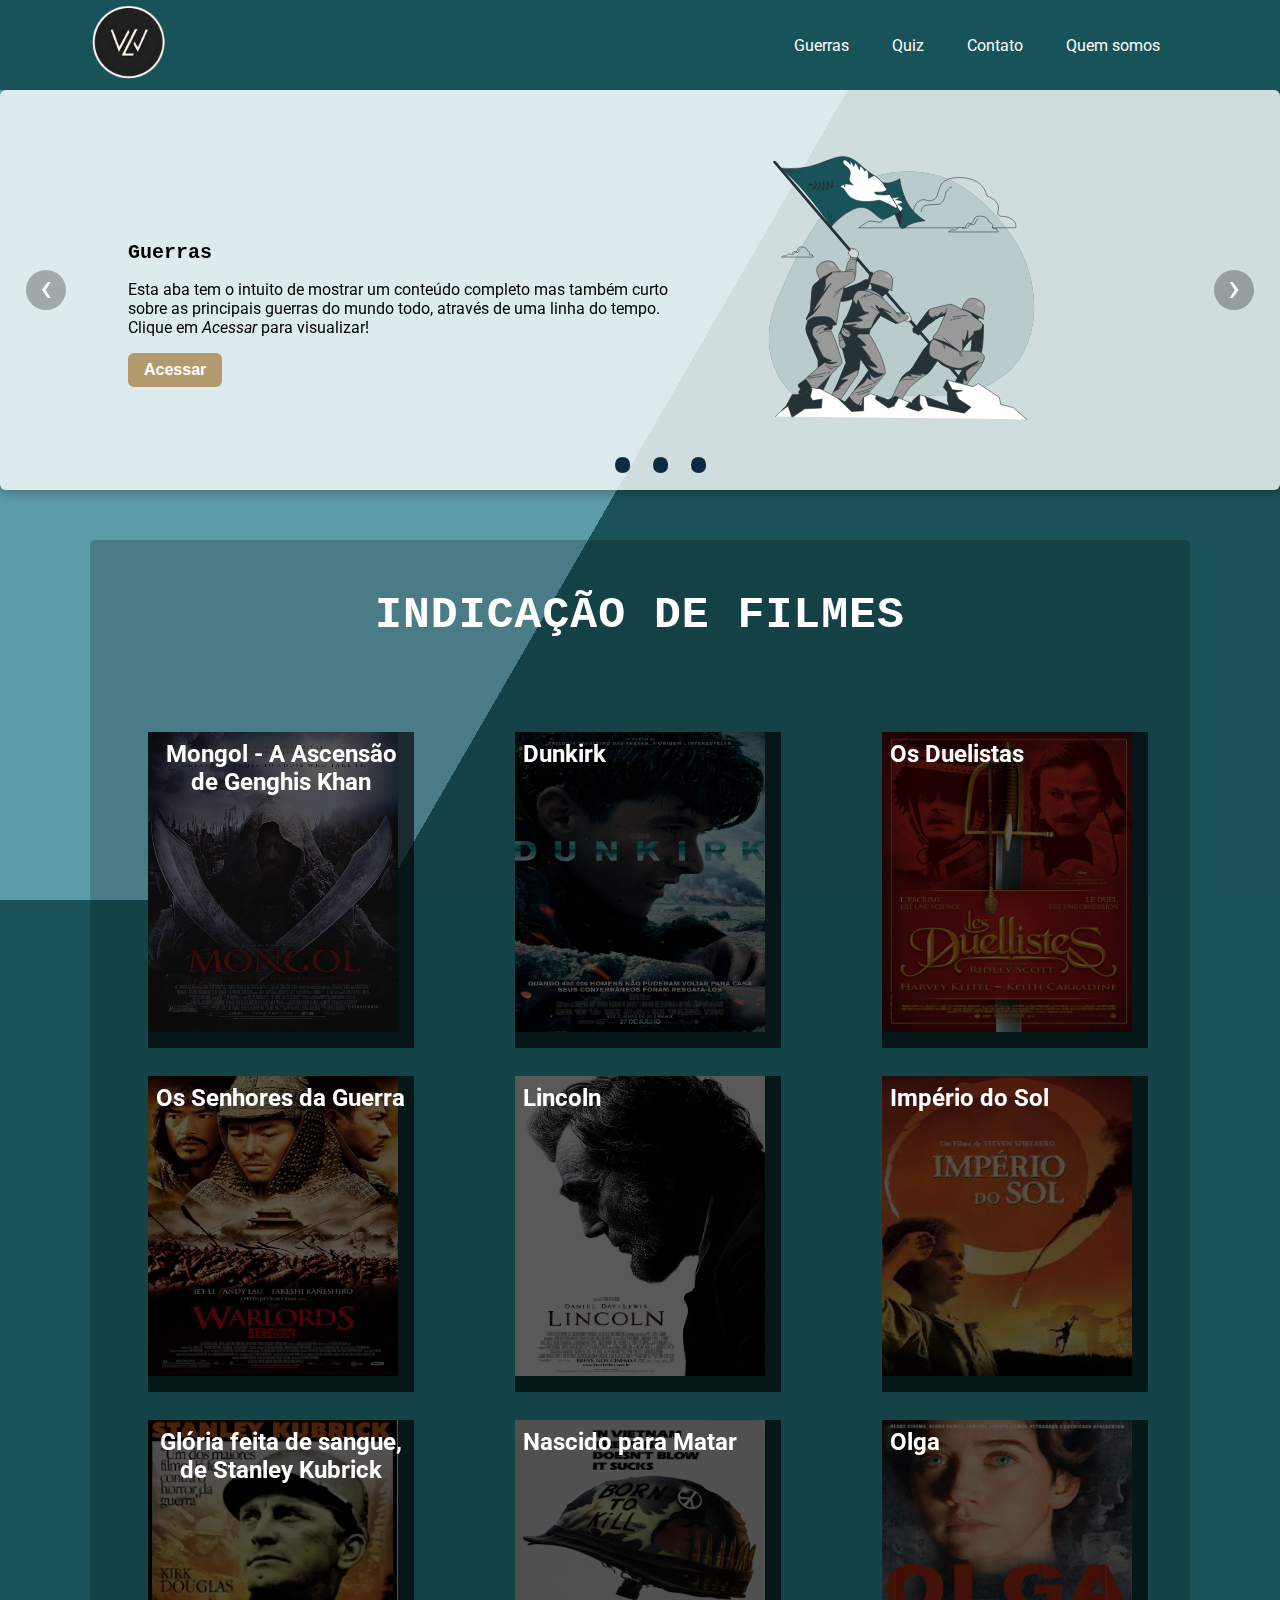
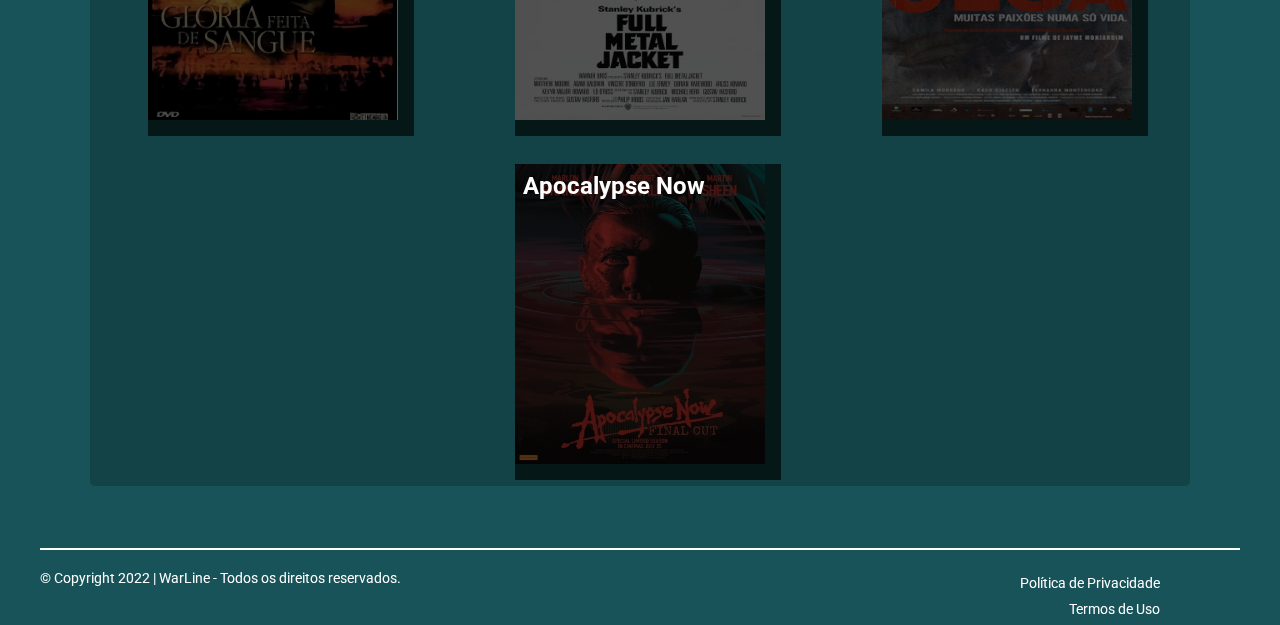
==== commit 49d3b30b: "aba e link política de privacidade" ====
--- a/index.html
+++ b/index.html
@@ -206,7 +206,7 @@
                 <br>
             </span>
             <span class="politica">
-                <a href="#">Política de Privacidade</a>
+                <a href="./politica-privacidade.html">Política de Privacidade</a>
                 <a href="#">Termos de Uso</a>
             </span>
         </div>
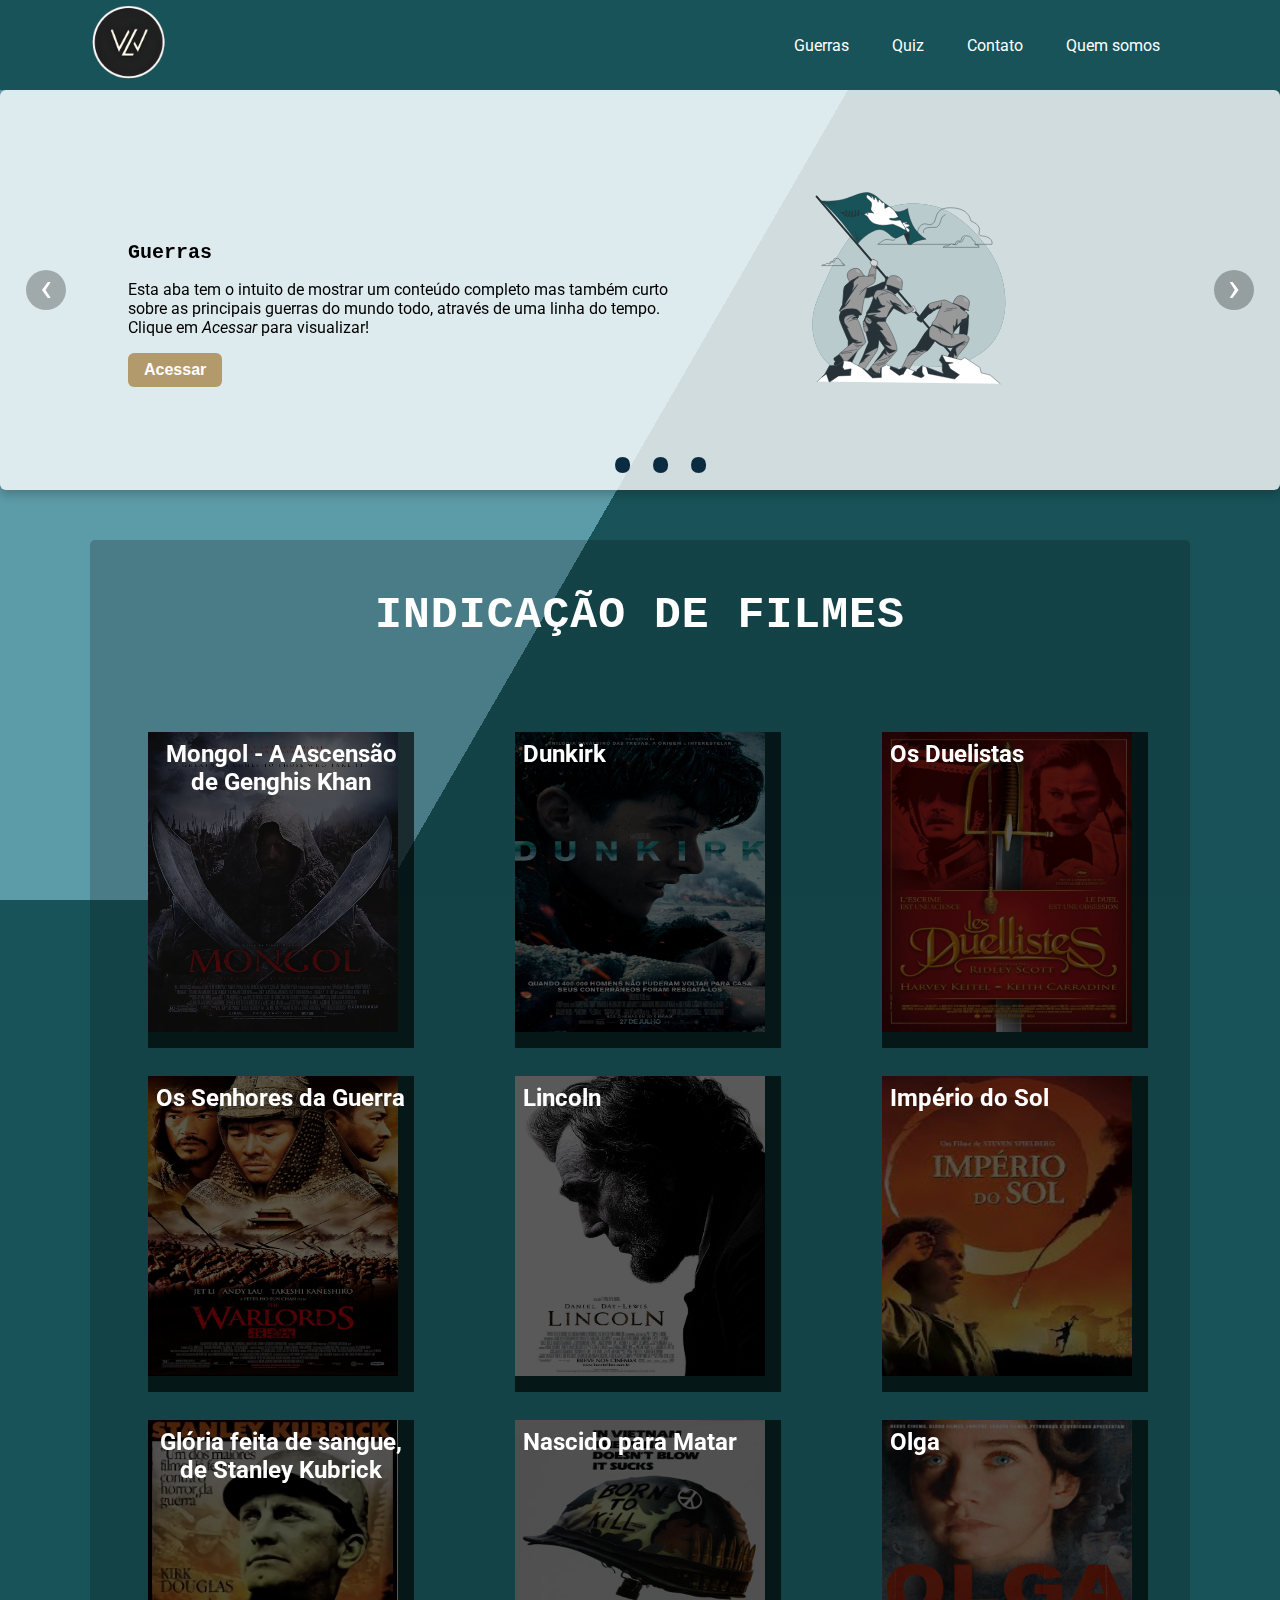
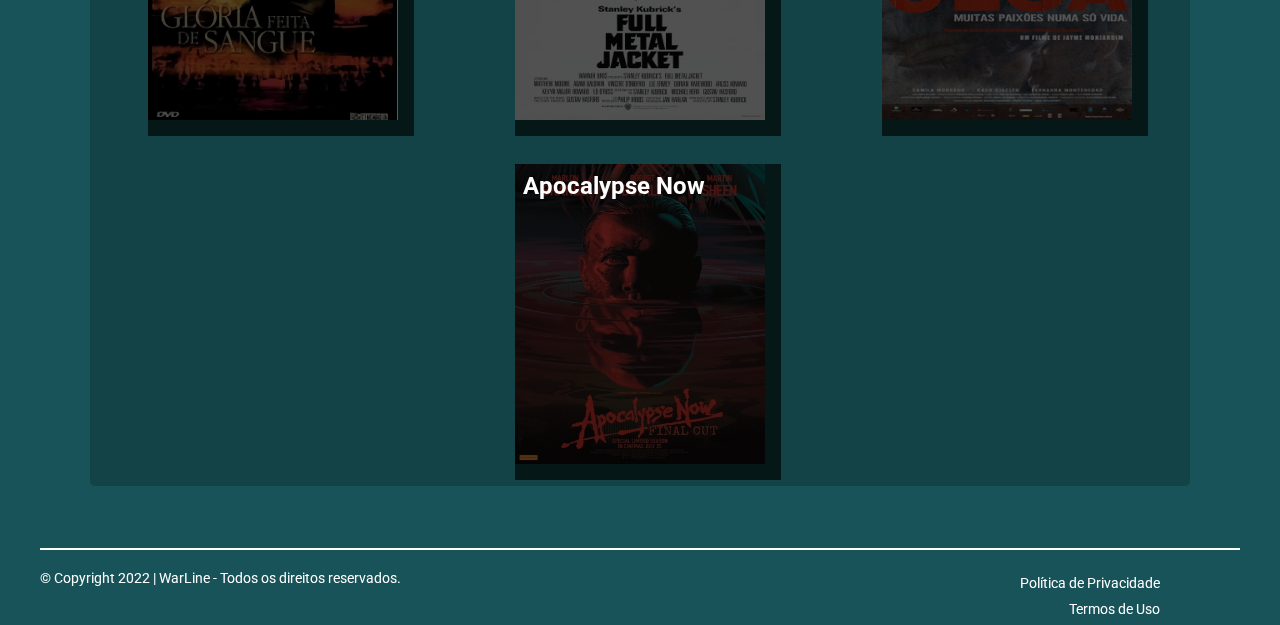
==== commit 3475582d: "Atualização de coisas pequenas" ====
--- a/index.html
+++ b/index.html
@@ -65,7 +65,7 @@
                         <a href="./guerras.html"><button>Acessar</button></a>
                     </div>
                     <div class="itemAnimacao1">
-                        <svg class="animated" id="freepik_stories-make-peace-not-war" xmlns="http://www.w3.org/2000/svg" viewBox="-100 0 800 500" version="1.1" xmlns:xlink="http://www.w3.org/1999/xlink" xmlns:svgjs="http://svgjs.com/svgjs"><style>svg#freepik_stories-make-peace-not-war:not(.animated) .animable {opacity: 0;}svg#freepik_stories-make-peace-not-war.animated #freepik--Clouds--inject-110 {animation: 1.9s 1 forwards linear slideDown;animation-delay: 0s;}svg#freepik_stories-make-peace-not-war.animated #freepik--Flag--inject-110 {animation: 3s Infinite  linear floating;animation-delay: 0s;}svg#freepik_stories-make-peace-not-war.animated #freepik--character-3--inject-110 {animation: 3s Infinite  linear floating;animation-delay: 0s;}svg#freepik_stories-make-peace-not-war.animated #freepik--character-1--inject-110 {animation: 3s Infinite  linear floating;animation-delay: 0s;}svg#freepik_stories-make-peace-not-war.animated #freepik--character-2--inject-110 {animation: 3s Infinite  linear floating;animation-delay: 0s;}            @keyframes slideDown {                0% {                    opacity: 0;                    transform: translateY(-30px);                }                100% {                    opacity: 1;                    transform: translateY(0);                }            }                    @keyframes floating {                0% {                    opacity: 1;                    transform: translateY(0px);                }                50% {                    transform: translateY(-10px);                }                100% {                    opacity: 1;                    transform: translateY(0px);                }            }        .animator-hidden { display: none; }</style><g id="freepik--background-simple--inject-110" class="animable" style="transform-origin: 251.579px 253.721px;"><path d="M327.83,51.06S248.49,19.89,172.61,63.88,60.28,198.38,28.83,270.82,18.63,418.43,78.41,454.1s98.47-13.38,181-13.52,105.06,12.73,172.29-33.76,76.55-160.45,20.22-246.54S327.83,51.06,327.83,51.06Z" style="fill: #185359; transform-origin: 251.579px 253.721px;" id="elpfylgu68wls" class="animable"></path><g id="ell289af0atwi"><path d="M327.83,51.06S248.49,19.89,172.61,63.88,60.28,198.38,28.83,270.82,18.63,418.43,78.41,454.1s98.47-13.38,181-13.52,105.06,12.73,172.29-33.76,76.55-160.45,20.22-246.54S327.83,51.06,327.83,51.06Z" style="fill: rgb(255, 255, 255); opacity: 0.7; transform-origin: 251.579px 253.721px;" class="animable" id="elv86wewlfhkm"></path></g></g><g id="freepik--Clouds--inject-110" class="animable animator-active" style="transform-origin: 246.642px 122.211px;"><path d="M421.45,143.22c-3.85-2.1-5.6-.35-7-2.1s3.85-6.31-6.66-10.86c0,0-.7-9.81-15.06-10.16s-10.51,9.81-14.36,12.26-4.91-1.4-8.76,1-2.1,7.36-5.25,8.06-7.36-3.15-11.21-.7-3.86,4.55-5.61,4.55-5.25-1.4-7.35,0-4.56,3.15-4.56,3.15h88.62S425.3,145.32,421.45,143.22Z" style="fill: none; stroke: rgb(38, 50, 56); stroke-linecap: round; stroke-linejoin: round; transform-origin: 380.005px 134.256px;" id="els3w3agshgw" class="animable"></path><path d="M369,141.78a11.77,11.77,0,0,1-1.57.74" style="fill: none; stroke: rgb(38, 50, 56); stroke-linecap: round; stroke-linejoin: round; transform-origin: 368.215px 142.15px;" id="elg62z2lsco9r" class="animable"></path><path d="M388,125.42a6,6,0,0,0-3.42,4.27c-.65,3.21-2.14,5.35-3.85,5.56s-8.13-.43-9.19,1.93a8.79,8.79,0,0,0-.6,2.14" style="fill: none; stroke: rgb(38, 50, 56); stroke-linecap: round; stroke-linejoin: round; transform-origin: 379.47px 132.37px;" id="eloxr2vfre7b" class="animable"></path><line x1="360.15" y1="141.01" x2="366.3" y2="141.01" style="fill: none; stroke: rgb(38, 50, 56); stroke-linecap: round; stroke-linejoin: round; transform-origin: 363.225px 141.01px;" id="eldseyr1k2i8j" class="animable"></line><path d="M414.45,141h41.42s3.33-10-8.88-16.65-17.76-1.11-22.2-6.65,12.21-20-21.08-34.41c0,0-2.22-31.07-47.73-32.18S322.69,82.19,310.48,90,295,85.52,282.74,93.29s-6.66,23.31-16.65,25.53-23.3-10-35.51-2.22S218.37,131,212.82,131s-16.65-4.44-23.3,0-14.43,10-14.43,10H353.15" style="fill: none; stroke: rgb(38, 50, 56); stroke-linecap: round; stroke-linejoin: round; transform-origin: 315.687px 96.041px;" id="elqbvlmdeiol" class="animable"></path><path d="M280.89,119.8a38.28,38.28,0,0,1-4.95,2.35" style="fill: none; stroke: rgb(38, 50, 56); stroke-linecap: round; stroke-linejoin: round; transform-origin: 278.415px 120.975px;" id="elonc24vbm9fj" class="animable"></path><path d="M286.91,112a30,30,0,0,1,1.9-6.81c3.38-7.45,23.7-5.42,29.12-6.09s10.16-7.45,12.19-17.61A19,19,0,0,1,341,68" style="fill: none; stroke: rgb(38, 50, 56); stroke-linecap: round; stroke-linejoin: round; transform-origin: 313.955px 90px;" id="el1lpy72n2gkj" class="animable"></path><path d="M91.72,190c-2.46-1.34-3.57-.23-4.47-1.34s2.46-4-4.24-6.93c0,0-.45-6.25-9.6-6.48s-6.7,6.26-9.16,7.82-3.13-.89-5.59.67-1.34,4.69-3.35,5.14-4.69-2-7.14-.45-2.46,2.91-3.58,2.91-3.35-.9-4.69,0-2.9,2-2.9,2H93.51S94.18,191.32,91.72,190Z" style="fill: none; stroke: rgb(38, 50, 56); stroke-linecap: round; stroke-linejoin: round; transform-origin: 65.2967px 184.292px;" id="el1h29hzo0jxr" class="animable"></path><path d="M58.29,189.06a7.8,7.8,0,0,1-1,.47" style="fill: none; stroke: rgb(38, 50, 56); stroke-linecap: round; stroke-linejoin: round; transform-origin: 57.79px 189.295px;" id="elm28d2pnug4" class="animable"></path><path d="M70.38,178.62a3.84,3.84,0,0,0-2.18,2.73c-.41,2.05-1.36,3.41-2.45,3.55s-5.18-.28-5.86,1.22a6.2,6.2,0,0,0-.39,1.37" style="fill: none; stroke: rgb(38, 50, 56); stroke-linecap: round; stroke-linejoin: round; transform-origin: 64.94px 183.055px;" id="elpank5pprtk7" class="animable"></path></g><g id="freepik--Flag--inject-110" class="animable" style="transform-origin: 200.495px 224.198px;"><line x1="376.3" y1="434.78" x2="24.69" y2="23.49" style="fill: none; stroke: rgb(38, 50, 56); stroke-linecap: round; stroke-linejoin: round; stroke-width: 5px; transform-origin: 200.495px 229.135px;" id="el5i7mxsj2mep" class="animable"></line><path d="M248.73,138.18s3.09,8.65,11.74.62,33.35-10.5,33.35-10.5-23.47-13-34-36.44S248.73,53,248.73,53s-14.2,8.64-25.32,8A55.91,55.91,0,0,1,203.65,56L233.29,103S249.35,121.5,248.73,138.18Z" style="fill: #185359; stroke: rgb(38, 50, 56); stroke-linecap: round; stroke-linejoin: round; transform-origin: 248.735px 97.6075px;" id="elk1o4pfmyw5" class="animable"></path><path d="M233.24,87.21h7.3c3.07,0,7.3-2.69,6.15,0s-5.38,3.46-5.38,3.46,15.37,1.92,11.53,5a14.17,14.17,0,0,1-8.07,3.08s11.55,5.71,8.07,9.6-2.69,4.61-8.07.39S233.24,87.21,233.24,87.21Z" style="fill: rgb(255, 255, 255); stroke: rgb(38, 50, 56); stroke-linecap: round; stroke-linejoin: round; transform-origin: 243.367px 98.8074px;" id="elafbtt0smdti" class="animable"></path><path d="M246.88,113.47s6.8-2.47,6.18,6.18-4.33,18.53-4.33,18.53l-9.88-23.47S243.18,111,246.88,113.47Z" style="fill: rgb(38, 50, 56); stroke: rgb(38, 50, 56); stroke-linecap: round; stroke-linejoin: round; transform-origin: 245.975px 125.401px;" id="eldiogis39w8q" class="animable"></path><path d="M249.35,112.24l-29.95-49c-7.13-11.65-19.84-17-30.19-25.14-11-8.55-19.65-19.83-33.74-23.47C136.33,9.71,116,23.92,89.39,30.71s-55,3.09-55,3.09C82,71.48,125.83,139.41,125.83,139.41s18.53-24.08,44.47-33.35,38.91,24.09,51.26,19.15c11.47-4.59,19.21-11.29,28.66-12.23Z" style="fill: #185359; stroke: rgb(38, 50, 56); stroke-linecap: round; stroke-linejoin: round; transform-origin: 142.305px 76.5126px;" id="elhmroxfbgq0i" class="animable"></path><path d="M143.1,68.47a20.67,20.67,0,0,0-13.72-4c-8.43.47-18.23,3.92-25.47,2.37a76.12,76.12,0,0,1-9.4-2.38" style="fill: none; stroke: rgb(38, 50, 56); stroke-linecap: round; stroke-linejoin: round; transform-origin: 118.805px 66.4452px;" id="eldwodjxlan0v" class="animable"></path><path d="M94.51,64.42a7.77,7.77,0,0,0-5.12-2.79,24.83,24.83,0,0,0-6.5.8S91.6,69.29,94.51,64.42Z" style="fill: rgb(38, 50, 56); transform-origin: 88.7px 63.8977px;" id="elxtmdm9zgbyi" class="animable"></path><path d="M98.93,65.88A8.06,8.06,0,0,0,94.06,68a8.92,8.92,0,0,0-3,4.35s4,0,6.28-1.38S98.93,65.88,98.93,65.88Z" style="fill: rgb(38, 50, 56); transform-origin: 95.044px 69.115px;" id="elw26o6zqjpal" class="animable"></path><path d="M99.67,65.55a17.26,17.26,0,0,1-3.21-4A25,25,0,0,1,95.26,56s2.32,0,4.23,3.95S99.67,65.55,99.67,65.55Z" style="fill: rgb(38, 50, 56); transform-origin: 97.8241px 60.775px;" id="ell7msq8n0ex" class="animable"></path><path d="M105.08,67.39s-3.25,1.44-4.64,3.47l-2.25,3.3a12.91,12.91,0,0,0,5.92-1.39C106.64,71.29,105.08,67.39,105.08,67.39Z" style="fill: rgb(38, 50, 56); transform-origin: 101.873px 70.7752px;" id="el6vso9kewxl5" class="animable"></path><path d="M105.82,67.06a6.34,6.34,0,0,1-2.15-3.64c-.19-2-.1-5.78-.1-5.78a9.46,9.46,0,0,1,3.53,5.14C107.82,66,105.82,67.06,105.82,67.06Z" style="fill: rgb(38, 50, 56); transform-origin: 105.403px 62.35px;" id="eltrfdml1oh8r" class="animable"></path><path d="M113.11,67.18a5.09,5.09,0,0,0-3.34,2,39.65,39.65,0,0,0-2.55,5,16.31,16.31,0,0,0,5.33-1.13C114.91,72,113.11,67.18,113.11,67.18Z" style="fill: rgb(38, 50, 56); transform-origin: 110.493px 70.68px;" id="elh05f4avuw2d" class="animable"></path><path d="M113.11,67.18S110,64.51,110,61.83a41.06,41.06,0,0,1,.36-4.75,10.18,10.18,0,0,1,3.26,4.56A8,8,0,0,1,113.11,67.18Z" style="fill: rgb(38, 50, 56); transform-origin: 111.948px 62.13px;" id="elpq1d8lzdxxc" class="animable"></path><path d="M120.75,66.08s-2.9,1.82-3.64,3.74a15.93,15.93,0,0,0-.9,3.93,14.48,14.48,0,0,0,4.06-2C122,70.48,122.14,68.82,120.75,66.08Z" style="fill: rgb(38, 50, 56); transform-origin: 118.951px 69.915px;" id="elfmp1fmf1cqq" class="animable"></path><path d="M120.75,66.08s-1.57-.36-2.28-3.93a15.8,15.8,0,0,1-.08-6.15s3.2,2.82,3.79,5.74A4.26,4.26,0,0,1,120.75,66.08Z" style="fill: rgb(38, 50, 56); transform-origin: 120.218px 61.04px;" id="elcbgsje6jz3t" class="animable"></path><path d="M128.05,64.61s-2.64.82-3.28,2.16a22.54,22.54,0,0,0-1,4.87s4.7-1.73,5.44-3.65S128.05,64.61,128.05,64.61Z" style="fill: rgb(38, 50, 56); transform-origin: 126.576px 68.125px;" id="elwwouvk070n9" class="animable"></path><path d="M128.05,64.61s-1.92-2.33-1.82-4.49a48.23,48.23,0,0,1,.67-5.25,7.14,7.14,0,0,1,2.57,5.4C129.32,63.51,128.05,64.61,128.05,64.61Z" style="fill: rgb(38, 50, 56); transform-origin: 127.848px 59.74px;" id="el8nt46mz31pm" class="animable"></path><path d="M243.23,101.43,230.32,81.21a57.91,57.91,0,0,1-12.84,1c-7.3-.38-12.68-.38-13.83-3.46s7.68-.77,13.45-1.92c5.51-1.1,8.24-3.56,8.43-3.75l-8.33-13c-4-5.19-9.16-9.08-14.56-12.73L192.5,52.62s-.38-10.76-.77-11.91a6.6,6.6,0,0,0-.59-1.13c-.65-.48-1.3-1-1.93-1.46s-1.2-.95-1.79-1.43a1.39,1.39,0,0,0-.3.56l-.77,2.69s-7.68-11.53-8.83-8.84A25.19,25.19,0,0,0,176,37.25s-5.77-15-7.69-11.15-1.92,5.38-1.92,5.38-6.15-12.68-6.53-9.6a12.27,12.27,0,0,0,.77,5.76s-11.92-13.06-13.45-5.76,10.37,10,12.29,17.29-2.3,11.53-1.15,16.14,7.3,9.22,7.3,9.22a52.24,52.24,0,0,0-12.68-1.92c-6.15,0-11.53,5.38-11.53,5.38s3.46,0,7.3,3.85,7.69,18.83,30.75,21.52S207.49,89.9,214,92.2a172.22,172.22,0,0,1,25.37,12.3C244.77,108,243.23,101.43,243.23,101.43Z" style="fill: rgb(255, 255, 255); stroke: rgb(38, 50, 56); stroke-linecap: round; stroke-linejoin: round; transform-origin: 192.422px 62.5946px;" id="elpp8cppbkj3e" class="animable"></path><circle cx="149.53" cy="66" r="0.97" style="fill: rgb(38, 50, 56); stroke: rgb(38, 50, 56); stroke-linecap: round; stroke-linejoin: round; transform-origin: 149.53px 66px;" id="elq43mm0ur1ua" class="animable"></circle><path d="M38,36s9,6,19.5,7" style="fill: none; stroke: rgb(38, 50, 56); stroke-linecap: round; stroke-linejoin: round; transform-origin: 47.75px 39.5px;" id="ellrrzsbt1619" class="animable"></path><path d="M47,38.5s13,2.5,24.5,2" style="fill: none; stroke: rgb(38, 50, 56); stroke-linecap: round; stroke-linejoin: round; transform-origin: 59.25px 39.5331px;" id="el75xt912ns8d" class="animable"></path><path d="M125.83,139.41s-1.33-13.41.67-22.91" style="fill: none; stroke: rgb(38, 50, 56); stroke-linecap: round; stroke-linejoin: round; transform-origin: 125.948px 127.955px;" id="elrz0j2gu8tac" class="animable"></path><line x1="123" y1="129" x2="120" y2="110" style="fill: none; stroke: rgb(38, 50, 56); stroke-linecap: round; stroke-linejoin: round; transform-origin: 121.5px 119.5px;" id="ellk0l0de28l" class="animable"></line><path d="M128,130.5s3-6,5-8" style="fill: none; stroke: rgb(38, 50, 56); stroke-linecap: round; stroke-linejoin: round; transform-origin: 130.5px 126.5px;" id="elhod60qkvmf" class="animable"></path></g><g id="freepik--Text--inject-110" class="animable animator-hidden" style="transform-origin: 363.795px 205.31px;"><path d="M287.81,191.19l3.5-23.2h7.15v32.68H293.6V177.23l-3.55,23.44h-4.86l-3.82-23.11v23.11h-4.49V168H284Z" style="fill: rgb(38, 50, 56); transform-origin: 287.67px 184.33px;" id="el6snvspq9v6a" class="animable"></path><path d="M318.81,200.67h-5.18l-.89-5.93h-6.3l-.89,5.93h-4.71L306.07,168h7.51Zm-11.72-10.36h5l-2.47-16.53Z" style="fill: rgb(38, 50, 56); transform-origin: 309.825px 184.335px;" id="el89k7g359gn8" class="animable"></path><path d="M327.92,187.65l-1.59,3v10h-5.14V168h5.14v14.24L333.05,168h5.14L331,182.56l7.15,18.11h-5.28Z" style="fill: rgb(38, 50, 56); transform-origin: 329.69px 184.335px;" id="elktnjpq1ev5s" class="animable"></path><path d="M345.66,181.76h7v4.67h-7V196h8.87v4.67h-14V168h14v4.67h-8.87Z" style="fill: rgb(38, 50, 56); transform-origin: 347.53px 184.335px;" id="elj52a1xmv2yd" class="animable"></path><path d="M380.16,176.07v4.24c0,5.23-2.52,8.08-7.65,8.08h-2.43v12.28h-5.14V168h7.57C377.64,168,380.16,170.84,380.16,176.07Zm-10.08-3.41v11.06h2.43c1.63,0,2.52-.74,2.52-3.08v-4.9c0-2.34-.89-3.08-2.52-3.08Z" style="fill: rgb(38, 50, 56); transform-origin: 372.55px 184.335px;" id="elc8u4uc6zuko" class="animable"></path><path d="M387.68,181.76h7.05v4.67h-7.05V196h8.87v4.67h-14V168h14v4.67h-8.87Z" style="fill: rgb(38, 50, 56); transform-origin: 389.55px 184.335px;" id="elyc28mcpqada" class="animable"></path><path d="M416.35,200.67h-5.18l-.89-5.93H404l-.88,5.93h-4.72L403.6,168h7.52Zm-11.72-10.36h4.95l-2.48-16.53Z" style="fill: rgb(38, 50, 56); transform-origin: 407.375px 184.335px;" id="el4ks8z1h8qfh" class="animable"></path><path d="M433.58,188.49v4.34c0,5.23-2.62,8.22-7.66,8.22s-7.66-3-7.66-8.22v-17c0-5.23,2.62-8.22,7.66-8.22s7.66,3,7.66,8.22V179h-4.86v-3.5c0-2.34-1-3.23-2.66-3.23s-2.66.89-2.66,3.23v17.64c0,2.34,1,3.18,2.66,3.18s2.66-.84,2.66-3.18v-4.66Z" style="fill: rgb(38, 50, 56); transform-origin: 425.92px 184.33px;" id="elj2qwwipzt1r" class="animable"></path><path d="M441.84,181.76h7.05v4.67h-7.05V196h8.87v4.67h-14V168h14v4.67h-8.87Z" style="fill: rgb(38, 50, 56); transform-origin: 443.71px 184.335px;" id="elss38kdn65rm" class="animable"></path><path d="M281.51,219v23.67h-4.63V210h6.45l5.27,19.56V210h4.58v32.68H287.9Z" style="fill: rgb(38, 50, 56); transform-origin: 285.03px 226.34px;" id="elx8m3nl8rac" class="animable"></path><path d="M296.45,217.8c0-5.23,2.75-8.22,7.79-8.22s7.8,3,7.8,8.22v17c0,5.23-2.75,8.21-7.8,8.21s-7.79-3-7.79-8.21Zm5.13,17.32c0,2.34,1,3.23,2.66,3.23s2.67-.89,2.67-3.23V217.47c0-2.33-1-3.22-2.67-3.22s-2.66.89-2.66,3.22Z" style="fill: rgb(38, 50, 56); transform-origin: 304.245px 226.295px;" id="elr79r7czensn" class="animable"></path><path d="M313.86,210h15.88v4.67h-5.37v28h-5.14v-28h-5.37Z" style="fill: rgb(38, 50, 56); transform-origin: 321.8px 226.335px;" id="el1xgl5p0z0l8" class="animable"></path><path d="M350.61,225.23l-1.87,17.41h-7.05L338.05,210h5l2.76,25.77L348.27,210h5l2.57,26,2.66-26h4.48l-3.64,32.68h-6.81Z" style="fill: rgb(38, 50, 56); transform-origin: 350.515px 226.34px;" id="elkb30bg8isd8" class="animable"></path><path d="M381.42,242.64h-5.18l-.89-5.93h-6.3l-.89,5.93h-4.71L368.68,210h7.51ZM369.7,232.28h4.95l-2.47-16.53Z" style="fill: rgb(38, 50, 56); transform-origin: 372.435px 226.32px;" id="elb7haccb5p77" class="animable"></path><path d="M394.54,242.64a10.08,10.08,0,0,1-.46-4v-5.14c0-3-1-4.16-3.37-4.16h-1.77v13.31H383.8V210h7.75c5.33,0,7.62,2.47,7.62,7.51V220c0,3.36-1.08,5.56-3.37,6.63,2.57,1.08,3.41,3.55,3.41,7v5a9.68,9.68,0,0,0,.56,4Zm-5.6-28v10h2c1.91,0,3.08-.84,3.08-3.45V218c0-2.34-.79-3.36-2.61-3.36Z" style="fill: rgb(38, 50, 56); transform-origin: 391.785px 226.325px;" id="elzq7px7nw2z" class="animable"></path></g><g id="freepik--character-3--inject-110" class="animable" style="transform-origin: 308.181px 368.469px;"><path d="M397.77,304.05l-7-2.15-2.94,4S376,300.29,369,295.2s-8.9-8.59-8.9-8.59.06-1.05,5.95-1.05,23.3,8,26.79,11A18.07,18.07,0,0,1,397.77,304.05Z" style="fill: rgb(38, 50, 56); stroke: rgb(38, 50, 56); stroke-linecap: round; stroke-linejoin: round; transform-origin: 378.935px 295.73px;" id="el7onvifh5n9a" class="animable"></path><path d="M360.14,286.61s3.49-15.63,14.5-19,28,7.71,26,19.27c-1.94,11.15-3.76,13.8-3.46,14.72s.62,2.45.62,2.45S370.23,287.22,360.14,286.61Z" style="fill: rgb(153, 153, 153); stroke: rgb(38, 50, 56); stroke-linecap: round; stroke-linejoin: round; transform-origin: 380.471px 285.523px;" id="el2bdq90dod85" class="animable"></path><g id="elp8rsw7v55u8"><path d="M396.46,281.49c-1,1.46-4.08,1.07-6.78-.86s-4-4.69-3-6.15,4.08-1.07,6.77.87S397.51,280,396.46,281.49Z" style="fill: rgb(255, 255, 255); opacity: 0.2; transform-origin: 391.579px 277.985px;" class="animable" id="el9qx6c6djpru"></path></g><path d="M398.5,318.5s-.27,9.64-.54,16.07-1.6,24.64-3.21,28.12-3.48,8.3-3.48,8.3l-16.6-1.33a104.45,104.45,0,0,1,1.6-15c1.34-6.43.81-15.53.81-15.53S394.48,321.72,398.5,318.5Z" style="fill: rgb(38, 50, 56); stroke: rgb(38, 50, 56); stroke-linecap: round; stroke-linejoin: round; transform-origin: 386.585px 344.745px;" id="el6h3s8wh0uew" class="animable"></path><path d="M344.4,425.09s-3.16,10.65-3.7,13.11,7.11,7.11,11.76,7.11,9-1.64,9.85-3,3.83-1.91,6-4.1,3.83-6.84,1.64-10.4-4.37-1.91-8.75-1.91S344.4,425.09,344.4,425.09Z" style="fill: rgb(38, 50, 56); stroke: rgb(38, 50, 56); stroke-linecap: round; stroke-linejoin: round; transform-origin: 355.827px 435.2px;" id="elaeye91vt5dp" class="animable"></path><path d="M308.78,339.39a204.26,204.26,0,0,0-16.87,18.75c-7,9.11-20.62,34.28-21.69,34.28s-2.68,4-2.68,4-11,5.62-15.27,12.32S233,447.86,233,447.86l-2.41,3.75,19.55.8s9.91-20.62,19.55-28.92,15.27-12.32,18.21-15,6.7-2.95,11.79-8,15.53-21.69,16.33-21.69,6.7,8.57,20.63,13.12S361,394.29,361,394.29s-10.45,17.14-12.86,22a75.67,75.67,0,0,0-3.75,8.83L364,430.72s7.5-15.27,12.32-20.89,15-17.41,17.68-22,6.69-12.59,5.89-15.8-4.82-7.77-9.37-9.38-17.14-.8-21.16-.8S355.38,360,355.38,360a55.46,55.46,0,0,0-18.21-12.31C325.39,342.61,312.53,337.79,308.78,339.39Z" style="fill: rgb(153, 153, 153); stroke: rgb(38, 50, 56); stroke-linecap: round; stroke-linejoin: round; transform-origin: 315.292px 395.744px;" id="elksr3gsyjkvl" class="animable"></path><path d="M251,449.69s-10.67-3-15.32-1.09-5.48,3-6.84,4.65-3.83,2.46-7.39,4.65S214,465.29,216.2,468s17.78,2.19,22.16.82,5.48-5.74,7.12-6.84,5.2-1.36,6.29-4.37S253.69,450.79,251,449.69Z" style="fill: rgb(38, 50, 56); stroke: rgb(38, 50, 56); stroke-linecap: round; stroke-linejoin: round; transform-origin: 234.181px 458.953px;" id="elw2pobprlsf9" class="animable"></path><path d="M308.78,339.39a204.26,204.26,0,0,0-16.87,18.75c-7,9.11-20.62,34.28-21.69,34.28s-2.68,4-2.68,4-11,5.62-15.27,12.32c-1,1.51-2.48,4.34-4.25,7.81l.77-.85c2.68-3,5.9-7,9.64-8.84s6.16-.53,9.91-.53-4-3.49-1.87-3.75S282,405,286.29,404.74s-8.31-2.41-9.11-2.95,9.64.81,16.34,1.07a31.37,31.37,0,0,0,3.5-.06,27.9,27.9,0,0,0,2.66-2.35c5.09-5.08,15.53-21.69,16.33-21.69s6.7,8.57,20.63,13.12S361,394.29,361,394.29s-10.45,17.14-12.86,22a75.67,75.67,0,0,0-3.75,8.83l1.27.37c4-3,10.78-8.4,10.78-8.4s1.34,3.48,3.49,4,2.41-8.84,2.41-11,6.16,9.9,6.42,3.74-3.48-12.58-1.6-16.33,21.42-15.27,22.49-17.95-24.9,12.06-31.87,12.86-19.82-1.87-27.85-6.7-11.25-8-15.53-9.37a22.81,22.81,0,0,1-10.18-5.62c-4-3.48-3.48-8.84-2.68-16.88S308.78,339.39,308.78,339.39Z" style="fill: rgb(38, 50, 56); stroke: rgb(38, 50, 56); stroke-linecap: round; stroke-linejoin: round; transform-origin: 318.851px 382.44px;" id="elyjqvirucp4n" class="animable"></path><path d="M355.38,362.69a87.77,87.77,0,0,1,1.49,8.81" style="fill: none; stroke: rgb(38, 50, 56); stroke-linecap: round; stroke-linejoin: round; transform-origin: 356.125px 367.095px;" id="ellqka04sd47p" class="animable"></path><path d="M357.58,363.3s2.85,6.77,3.57,7.84" style="fill: none; stroke: rgb(38, 50, 56); stroke-linecap: round; stroke-linejoin: round; transform-origin: 359.365px 367.22px;" id="el49zoky1ogyr" class="animable"></path><path d="M253.14,413.2a58.06,58.06,0,0,1,20-1.07" style="fill: none; stroke: rgb(38, 50, 56); stroke-linecap: round; stroke-linejoin: round; transform-origin: 263.14px 412.457px;" id="el3ye5nqytmvk" class="animable"></path><path d="M267,407.86s7.48.35,12.47,1.07" style="fill: none; stroke: rgb(38, 50, 56); stroke-linecap: round; stroke-linejoin: round; transform-origin: 273.235px 408.395px;" id="els4so6vze6ye" class="animable"></path><line x1="325.14" y1="348.33" x2="326.92" y2="353.67" style="fill: none; stroke: rgb(38, 50, 56); stroke-linecap: round; stroke-linejoin: round; transform-origin: 326.03px 351px;" id="elng23vgio51" class="animable"></line><line x1="327.99" y1="348.33" x2="329.42" y2="357.95" style="fill: none; stroke: rgb(38, 50, 56); stroke-linecap: round; stroke-linejoin: round; transform-origin: 328.705px 353.14px;" id="elwpl6f332ku" class="animable"></line><path d="M381.11,386.47s9.62-2.14,13.54-4.64" style="fill: none; stroke: rgb(38, 50, 56); stroke-linecap: round; stroke-linejoin: round; transform-origin: 387.88px 384.15px;" id="el52fz5zg6vuy" class="animable"></path><path d="M377.54,388.25s8.2.36,11-.36" style="fill: none; stroke: rgb(38, 50, 56); stroke-linecap: round; stroke-linejoin: round; transform-origin: 383.04px 388.115px;" id="el7z3qux49hpx" class="animable"></path><path d="M392.88,308.59l-14.47-10.17s.07-4.26-9.1-8S357,285.56,357,285.56s-10.45-5.89-14.46-7-5.63-.8-8.3,0-30.8,6.16-33.48,9.11-23.84,31.6-23.84,31.6-.8-1.07-3.21,0-1.61,4.82-1.34,7,2.68,2.41,3.75,3a16.93,16.93,0,0,1,3.75,2.14c.8.8,2.68,1.61,3.48.27a27.12,27.12,0,0,0,1.61-3.49s5.09-5.62,6.43-6.15,7-8,9.37-9.11a46.11,46.11,0,0,0,8.84-5.62c1.34-1.34,3.21-3.75,3.21-3.75s2.41.53,3.48-.54.27-1.87,1.61-2.14,9.64-2.68,9.64-2.68l1.87-1.07s-11,24.64-12.58,27.85-6.16,6.43-7.5,9.37a7.1,7.1,0,0,0-.54,5.09s14.47,2.95,25.45,9.38,19.55,13.39,21.15,13.92,5.09-2.41,5.63-4,11-14.73,12.58-16.07,5.9-5.09,5.9-5.09,15.26-13.93,17.4-16.07S399,312.61,392.88,308.59Z" style="fill: rgb(153, 153, 153); stroke: rgb(38, 50, 56); stroke-linecap: round; stroke-linejoin: round; transform-origin: 335.103px 320.321px;" id="elv9s9y0gtqy" class="animable"></path><path d="M276.91,319.31s-.8-1.07-3.21,0-1.61,4.82-1.34,7,2.68,2.41,3.75,3a16.93,16.93,0,0,1,3.75,2.14c.8.8,2.68,1.61,3.48.27a27.12,27.12,0,0,0,1.61-3.49s5.09-5.62,6.43-6.15,7-8,9.37-9.11a46.11,46.11,0,0,0,8.84-5.62c1.34-1.34,3.21-3.75,3.21-3.75s2.41.53,3.48-.54.27-1.87,1.61-2.14,9.64-2.68,9.64-2.68l1.87-1.07s.81-1.61,1.61-3.75-8.3,3.75-8.3,3.75,0-1.34,2.14-4.82-9.1,7.5-9.1,7.5-2.15-.81-4-1.34.53,2.68.53,2.68-5.62,1.33-9.9-2.15-1.61-11.24-1.61-11.24C298.07,290.65,276.91,319.31,276.91,319.31Z" style="fill: rgb(38, 50, 56); stroke: rgb(38, 50, 56); stroke-linecap: round; stroke-linejoin: round; transform-origin: 301.537px 310.117px;" id="elo08nce13ej" class="animable"></path><path d="M343.33,300.29s17.41-2.41,25.18-2.41" style="fill: none; stroke: rgb(38, 50, 56); stroke-linecap: round; stroke-linejoin: round; transform-origin: 355.92px 299.085px;" id="elxjmpqytjgo" class="animable"></path><path d="M343.87,305a102.66,102.66,0,0,1,13.92-2.79" style="fill: none; stroke: rgb(38, 50, 56); stroke-linecap: round; stroke-linejoin: round; transform-origin: 350.83px 303.605px;" id="elknbzx3chap" class="animable"></path><path d="M338.51,306.45s1-.29,2.51-.72" style="fill: none; stroke: rgb(38, 50, 56); stroke-linecap: round; stroke-linejoin: round; transform-origin: 339.765px 306.09px;" id="elj7luqdt5k4k" class="animable"></path><path d="M396.89,321.45c1.42-1.42,1.89-4.85.25-8.16-.12.95-1,7-3.73,9.23-2.94,2.41-11,3-12.32,4.29s1.61,1.87,0,3.75-8,9.1-9.64,9.64-.27-22-1.87-13.93-3.22,15.8-4.82,17.68-3.75-7.77-3.75-1.88.53,15.53,0,16.61c.53-1.61,11-14.73,12.58-16.07s5.9-5.09,5.9-5.09S394.75,323.59,396.89,321.45Z" style="fill: rgb(38, 50, 56); stroke: rgb(38, 50, 56); stroke-linecap: round; stroke-linejoin: round; transform-origin: 379.594px 335.985px;" id="ellnlyoipzise" class="animable"></path><path d="M308.78,339.39s10.3,5.37,23.14,11.79,23.46,11.51,23.46,11.51-11.34-11.15-24.53-16.5S308.78,339.39,308.78,339.39Z" style="fill: rgb(38, 50, 56); stroke: rgb(38, 50, 56); stroke-linecap: round; stroke-linejoin: round; transform-origin: 332.08px 351.04px;" id="elg4bnr4z82b6" class="animable"></path><line x1="331.01" y1="293.33" x2="331.92" y2="284.88" style="fill: none; stroke: rgb(38, 50, 56); stroke-linecap: round; stroke-linejoin: round; transform-origin: 331.465px 289.105px;" id="elw053xbcsu7" class="animable"></line><line x1="325.86" y1="336.92" x2="346.17" y2="355.81" style="fill: none; stroke: rgb(38, 50, 56); stroke-linecap: round; stroke-linejoin: round; transform-origin: 336.015px 346.365px;" id="el7cr04e56n5w" class="animable"></line></g><g id="freepik--character-1--inject-110" class="animable" style="transform-origin: 142.79px 317.51px;"><path d="M105.32,234a5.71,5.71,0,0,0-.61-2.81c-2.28-4-7.23-12.49-3.54-20.26,4.86-10.19,24.1-15.14,31.13-6,6.78,8.78,7.5,11.85,8.36,12.24a24.46,24.46,0,0,1,2.18,1.17S112.44,227.12,105.32,234Z" style="fill: rgb(153, 153, 153); stroke: rgb(38, 50, 56); stroke-linecap: round; stroke-linejoin: round; transform-origin: 121.343px 217.061px;" id="elp8yo4vm0mf" class="animable"></path><g id="el05ywtxqwpnmq"><path d="M131.23,210.43c-1,1.46-4.08,1.07-6.77-.86s-4-4.69-3-6.15,4.08-1.07,6.78.87S132.28,209,131.23,210.43Z" style="fill: rgb(255, 255, 255); opacity: 0.2; transform-origin: 126.356px 206.925px;" class="animable" id="el3ffoqcnhpyd"></path></g><path d="M106.51,431.77c-.32,1-9.38,8.66-9.52,10s5,6.79,7,8.4,5.48,1.94,3.54,4.51-4.19,2.91-10,2.91-10-1.94-14.83-6.45-15.15-10.32-15.15-15.8,10-9.34,13.54-11.92,11-9.67,11-9.67Z" style="fill: rgb(38, 50, 56); stroke: rgb(38, 50, 56); stroke-linecap: round; stroke-linejoin: round; transform-origin: 87.8246px 435.67px;" id="elsbmpbifm8pi" class="animable"></path><polygon points="127.89 397.47 108.68 436.73 93.92 429.49 127.89 397.47" style="fill: rgb(38, 50, 56); stroke: rgb(38, 50, 56); stroke-linecap: round; stroke-linejoin: round; transform-origin: 110.905px 417.1px;" id="eloyz0y6ix18s" class="animable"></polygon><path d="M80.84,411.39S66.64,420.3,66.64,422a10.44,10.44,0,0,0,3.06,6.41c2,1.95,5.29,3.62,6.13,4.45a20.44,20.44,0,0,0,8.91,6.4c6.12,2.51,7.79,2.79,12.25,2.51s7-5.57,5.84-7-5-2.23-7-6.13S82.23,410.83,80.84,411.39Z" style="fill: rgb(38, 50, 56); stroke: rgb(38, 50, 56); stroke-linecap: round; stroke-linejoin: round; transform-origin: 84.875px 426.616px;" id="elkrqjdepyp68" class="animable"></path><path d="M134.61,313.87s-.59,1.19-3.38,1.19h-3.62s.56,4.73-.55,5.84a21.61,21.61,0,0,0-2.23,2.79s7,14.47,10,23.38,10.58,31.47,10.31,34.53-1.95,3.62-3.07,4.73L98.38,430.6s-4.73,1.12-9.47-6.68a84.19,84.19,0,0,0-9.46-12.81s17-14.47,20.6-17.82,2.51-4.17,2.51-4.17V377.7s-18.66-42.88-20-47.33-2.51-9.19-1.39-13.64a93.67,93.67,0,0,1,3.34-10s7.79-6.68,16.7-6.68,17.27-1.39,24,2.51S134.61,313.87,134.61,313.87Z" style="fill: rgb(153, 153, 153); stroke: rgb(38, 50, 56); stroke-linecap: round; stroke-linejoin: round; transform-origin: 112.299px 365.232px;" id="eln5gztc3kci" class="animable"></path><path d="M143.13,245l7.28,4.34s29.7-10.5,32.7-13.51,8.8-2.19,8.8-2.19l2-5.35-.33-6s3.67-2.34,4.67-2.34,3.68,3.68,4.35,5.35,1.33.33,1,3.34.33,4.68-1,6-4,2-5,3l-3.67,3.67a16.74,16.74,0,0,1-2,6.35c-1.81,3.31-4.67,4.68-7.68,6.69s-18.71,12.36-20.72,14-5,1.48-8.33,2.81-11.11,2.13-13.11.8a28,28,0,0,1-4.62-4.61Z" style="fill: rgb(38, 50, 56); stroke: rgb(38, 50, 56); stroke-linecap: round; stroke-linejoin: round; transform-origin: 170.579px 246.296px;" id="elh6p10vz08os" class="animable"></path><path d="M172,193.58s-1-2.54-4.74-2.85a29.38,29.38,0,0,0-6,0s-1.58,6-2.22,7.28-2.84,3.48-3.48,5.38-4.43,16.14-4.43,16.14-19,0-22.79.95-8.55,3.8-9.81,5.38S113.38,227,105.32,234s-10.91,8.31-12.49,12.74-2.22,13.29-2.22,15.82-1.9,26.6-2.53,27.86-6.33,11.71-6.65,13.3,2.53,4.11,3.48,4.74,6.33-6.33,18-6,21.2,3.48,24.69,6,7,5.39,7,5.39,1.58-4.44,2.85-15.2,4.43-26,7.6-34.82a65.56,65.56,0,0,0,3.48-17.41S162.78,239.16,166,236s3.8-13.29,3.8-16.46.65-14.58.95-16.77c1-7,0-2.22,0-2.22Z" style="fill: rgb(153, 153, 153); stroke: rgb(38, 50, 56); stroke-linecap: round; stroke-linejoin: round; transform-origin: 126.703px 252.213px;" id="elcl8f0da7elf" class="animable"></path><path d="M171.64,200.54s-3.73-4.55-7.72-3.54" style="fill: none; stroke: rgb(38, 50, 56); stroke-linecap: round; stroke-linejoin: round; transform-origin: 167.78px 198.697px;" id="el3ewoi61hm7s" class="animable"></path><line x1="148.54" y1="246.44" x2="132.74" y2="256.86" style="fill: none; stroke: rgb(38, 50, 56); stroke-linecap: round; stroke-linejoin: round; transform-origin: 140.64px 251.65px;" id="elib9d0fue04i" class="animable"></line><line x1="144.71" y1="249.62" x2="129.68" y2="264.94" style="fill: none; stroke: rgb(38, 50, 56); stroke-linecap: round; stroke-linejoin: round; transform-origin: 137.195px 257.28px;" id="eld2oa5is8c5" class="animable"></line><path d="M165.32,178.7a6.06,6.06,0,0,0-3.17-1.27c-1.58,0-2.22,3.48-2.22,3.48l-2.16,2.37a3.9,3.9,0,0,0-1,3.34h0a4,4,0,0,0,1.45,2.39,5.3,5.3,0,0,1,1.05,1.07,10.43,10.43,0,0,1,.95,3.17l10.45,1.9s3.16-2.85,3.48-5.7,1.27-6-.63-6.33-2.85-1.58-4.12-3.16S165.32,178.7,165.32,178.7Z" style="fill: rgb(214, 214, 214); stroke: rgb(38, 50, 56); stroke-linecap: round; stroke-linejoin: round; transform-origin: 165.692px 186.29px;" id="el8l3sem1kjjc" class="animable"></path><path d="M151.07,219.53s11.91-2.2,14.69.58,1.67,5,1.67,5" style="fill: none; stroke: rgb(38, 50, 56); stroke-linecap: round; stroke-linejoin: round; transform-origin: 159.359px 221.907px;" id="elsm1ozcz1fyc" class="animable"></path><path d="M153.79,217.05s9.46-3.62,13.64-.56" style="fill: none; stroke: rgb(38, 50, 56); stroke-linecap: round; stroke-linejoin: round; transform-origin: 160.61px 216.156px;" id="el2r3xumjaeok" class="animable"></path><path d="M126.22,223.45l.74-2.57a23.32,23.32,0,0,0-2.52,1l-3,2.39-2.23.79a6.5,6.5,0,0,0-.79.78c-1.27,1.59-5.09,1.12-13.15,8.16s-10.91,8.31-12.49,12.74-2.22,13.29-2.22,15.82-1.9,26.6-2.53,27.86-6.33,11.71-6.65,13.3a3.2,3.2,0,0,0,.9,2.28,11.9,11.9,0,0,1-.1-1.27c0-1.67,8.91-7.24,13.09-11.41a93.85,93.85,0,0,0,11.41-15c2-3.34-7.79,8.91-12,12.25s7.52-16.42,12-23.11,11.7-16.42,17.54-25.61S112.86,256.31,112,256.31s3.34-10.58,3.34-12.25-.27-6.41,0-9.75S126.22,223.45,126.22,223.45Z" style="fill: rgb(38, 50, 56); stroke: rgb(38, 50, 56); stroke-linecap: round; stroke-linejoin: round; transform-origin: 104.17px 263.44px;" id="eleks0tzj0eoi" class="animable"></path><path d="M127.61,381.88c-5,0-10-2.51-7.51-1.95s7.24-1.11,5.57-1.95-8.91-2-13.09-6.13-13.64-26.72-13.64-26.72a9.46,9.46,0,0,0,3.62,1.39c1.39,0-6.69-7.52-8.64-10.86S89.47,322.29,97,317.84s21.44-3.9,21.44-3.9l-3.34,1.67s7.79,2.23,7.23,3.06-5.84.84-9.18,3.9,7.24,0,9.18,0a2.66,2.66,0,0,1,2.51,1.12,21.61,21.61,0,0,1,2.23-2.79c1.11-1.11.55-5.84.55-5.84h3.62c2.79,0,3.38-1.19,3.38-1.19s-2.82-7.45-9.5-11.34-15-2.51-24-2.51-16.7,6.68-16.7,6.68a93.67,93.67,0,0,0-3.34,10c-1.12,4.45,0,9.18,1.39,13.64s20,47.33,20,47.33v11.42s.57.44-.48,2l12.17-9.2a28.62,28.62,0,0,0,7,2.5c3.9.84,10-.55,13.64-2.22S132.63,381.88,127.61,381.88Z" style="fill: rgb(38, 50, 56); stroke: rgb(38, 50, 56); stroke-linecap: round; stroke-linejoin: round; transform-origin: 108.281px 345.436px;" id="elqepfq71twxp" class="animable"></path><path d="M122.05,388.28s6.12,4.46,15.87.28" style="fill: none; stroke: rgb(38, 50, 56); stroke-linecap: round; stroke-linejoin: round; transform-origin: 129.985px 389.314px;" id="elrqr0hyanf8f" class="animable"></path><path d="M116.76,386.89s1.95,6.13,11.69,6.68" style="fill: none; stroke: rgb(38, 50, 56); stroke-linecap: round; stroke-linejoin: round; transform-origin: 122.605px 390.23px;" id="elq2sqtoogwue" class="animable"></path><line x1="120.34" y1="400.06" x2="123.44" y2="399.42" style="fill: none; stroke: rgb(38, 50, 56); stroke-linecap: round; stroke-linejoin: round; transform-origin: 121.89px 399.74px;" id="el3736plx0spd" class="animable"></line><line x1="85.57" y1="407.22" x2="115.99" y2="400.95" style="fill: none; stroke: rgb(38, 50, 56); stroke-linecap: round; stroke-linejoin: round; transform-origin: 100.78px 404.085px;" id="elpovgc0ylzn" class="animable"></line><line x1="83.9" y1="410" x2="110.63" y2="406.66" style="fill: none; stroke: rgb(38, 50, 56); stroke-linecap: round; stroke-linejoin: round; transform-origin: 97.265px 408.33px;" id="elycw1299ok4i" class="animable"></line><path d="M104.25,330.53s10.22-7.07,19.25-4.32" style="fill: none; stroke: rgb(38, 50, 56); stroke-linecap: round; stroke-linejoin: round; transform-origin: 113.875px 328.052px;" id="elqigbjt8h97l" class="animable"></path><path d="M112.5,318.74s-6.56-.42-12.57,8.25" style="fill: none; stroke: rgb(38, 50, 56); stroke-linecap: round; stroke-linejoin: round; transform-origin: 106.215px 322.863px;" id="el31el6yxhid6" class="animable"></path><g id="elx0ptmurwlok"><path d="M218.94,222.94c0,1.8-2.69,3.25-6,3.25s-6-1.45-6-3.25,2.68-3.25,6-3.25S218.94,221.14,218.94,222.94Z" style="fill: rgb(255, 255, 255); opacity: 0.2; transform-origin: 212.94px 222.94px;" class="animable" id="elveg7b9kb66s"></path></g></g><g id="freepik--character-2--inject-110" class="animable" style="transform-origin: 193.63px 343.262px;"><path d="M194,240.32l3.62,2.34a49.36,49.36,0,0,1,.84,5.57,6.85,6.85,0,0,1-1.12,3.06l-.27,1.4s6.68,4.17,10.86,7.24a56.11,56.11,0,0,1,5.84,4.73s4.46-.84,6.68-2.79,4.46-6.12,4.46-6.12,1.95,1.39,2.51.56,1.94-6.13,2.22-7.52-6.4-8.91-18.37-10.58S194,240.32,194,240.32Z" style="fill: rgb(38, 50, 56); stroke: rgb(38, 50, 56); stroke-linecap: round; stroke-linejoin: round; transform-origin: 211.824px 251.222px;" id="elk21digebkwg" class="animable"></path><path d="M194,240.32a6,6,0,0,0,1.45-2.68c.95-4.78,2.87-15,11.22-18.69,11-4.82,29.82,4.55,29.15,16.74-.65,11.75-2.21,14.7-1.78,15.61s.93,2.46.93,2.46S204.49,239.73,194,240.32Z" style="fill: rgb(153, 153, 153); stroke: rgb(38, 50, 56); stroke-linecap: round; stroke-linejoin: round; transform-origin: 214.919px 235.71px;" id="elzs69a3rqrw" class="animable"></path><g id="elxvvoflioxg"><path d="M232.32,231c-1,1.46-4.08,1.07-6.78-.87s-4-4.69-3-6.14,4.08-1.07,6.77.86S233.37,229.49,232.32,231Z" style="fill: rgb(255, 255, 255); opacity: 0.2; transform-origin: 227.439px 227.497px;" class="animable" id="eldmbknbw4tni"></path></g><path d="M158.35,443.13s-6.77,6.31-7.51,9.28-1.12,3.35,1.85,5.2,19.68,10.4,23,11.14,9.28-2.23,8.54-4.83-3.34-2.23-5.57-4.45-7.05-8.54-7.42-9.65S158.35,443.13,158.35,443.13Z" style="fill: rgb(38, 50, 56); stroke: rgb(38, 50, 56); stroke-linecap: round; stroke-linejoin: round; transform-origin: 167.304px 455.998px;" id="el8vjnxffgrua" class="animable"></path><path d="M124.94,444.8s-7.47,9.85-7.14,11.79.32,3.87,4.83,5.8,9,1.61,10,1.94a44.65,44.65,0,0,0,11.28,2.57c5.16.33,10.64-2.57,10.64-4.83s-7.1-5.16-11-7.74l-6.77-4.51-11.61-6.77" style="fill: rgb(38, 50, 56); stroke: rgb(38, 50, 56); stroke-linecap: round; stroke-linejoin: round; transform-origin: 136.17px 454.988px;" id="elr2hxv3uy0bs" class="animable"></path><path d="M195.39,320.9l-1.95,10s6,7.29,16.88,29.85,13.19,38.36,11.52,42S182,448.42,182,448.42l-8.07,10s-8.91-5.57-11.7-9.75-3.9-5.57-3.9-5.57,21.72-28.4,24.51-32.57,10-14.48,10-14.48l-15.31-21.44s-1.95,25.61-5,29.79-33.13,48.73-33.13,48.73l-14.21-10.11S135.8,423.64,141.09,410s11.42-27.56,11.42-27.56l-5.85-22.56s-6.4-22.27-6.13-27.84,10-21.72,10-21.72,18.65,8.08,27,8.91S195.39,320.9,195.39,320.9Z" style="fill: rgb(153, 153, 153); stroke: rgb(38, 50, 56); stroke-linecap: round; stroke-linejoin: round; transform-origin: 173.76px 384.37px;" id="el81f4epcnz3v" class="animable"></path><path d="M206.15,399.33c-7.42-4.09-14.48-12.25-14.48-12.25s14.11,4.45,16.34,3.71-20-21.16-20-21.16,4.83,3.34,8.54,5.94-17.45-23.76-17.45-23.76h8.54c2.6,0-10.4-13-14.11-14.48s1.86-7.8,1.86-7.8l-3.71-6.31L148,314.85c-2.91,5.2-7.23,13.51-7.42,17.19-.27,5.57,6.13,27.84,6.13,27.84l5.85,22.56s-6.13,13.92-11.42,27.56c-2.88,7.43-7.41,17.09-10.94,24.35,3.75-2.26,7.94-4.71,10.66-6.07,5.94-3-8.16,4.46.37-3.34s9.66-9.28,13-10.76-1.49-1.86-8.91-1.12,8.91-7.79,20.42-14.1c5.37-2.95,8.07-3.63,9.42-3.52,1.55-8.9,2.46-20.8,2.46-20.8l15.31,21.44s-7.24,10.3-10,14.48c-1.55,2.32-9,12.12-15.21,20.37l-.11.32s10.4-8.54,14.48-11.51,8.54-11.13,8.54-11.13,4.83,4.82,5.94,4.08-2.6-11.51-2.6-11.51,7,7.8,10,7.8,9.66-2.6,14.11-5.57S213.58,403.41,206.15,399.33Z" style="fill: rgb(38, 50, 56); stroke: rgb(38, 50, 56); stroke-linecap: round; stroke-linejoin: round; transform-origin: 174.734px 374.6px;" id="el5r3qw6c9hja" class="animable"></path><path d="M213.21,410.83s-6.69,4.83-9.66,5.2-5.57-3-5.57-3" style="fill: none; stroke: rgb(38, 50, 56); stroke-linecap: round; stroke-linejoin: round; transform-origin: 205.595px 413.444px;" id="ellj4v56lha5" class="animable"></path><path d="M198.1,420.75a152.42,152.42,0,0,1-19.42,6.42" style="fill: none; stroke: rgb(38, 50, 56); stroke-linecap: round; stroke-linejoin: round; transform-origin: 188.39px 423.96px;" id="elmmlnc7pio0k" class="animable"></path><path d="M205,417.89s-1.67.73-4.3,1.8" style="fill: none; stroke: rgb(38, 50, 56); stroke-linecap: round; stroke-linejoin: round; transform-origin: 202.85px 418.79px;" id="eltv322fx2ai" class="animable"></path><path d="M170,436.21c7.42-1,19.61-3.49,28.33-9.78" style="fill: none; stroke: rgb(38, 50, 56); stroke-linecap: round; stroke-linejoin: round; transform-origin: 184.165px 431.32px;" id="eltowwlcew0yc" class="animable"></path><path d="M163.46,436.82s1,0,2.84-.2" style="fill: none; stroke: rgb(38, 50, 56); stroke-linecap: round; stroke-linejoin: round; transform-origin: 164.88px 436.72px;" id="elqhjzl244ly" class="animable"></path><path d="M193.16,433.11s-10.4,5.2-19.31,6.31" style="fill: none; stroke: rgb(38, 50, 56); stroke-linecap: round; stroke-linejoin: round; transform-origin: 183.505px 436.265px;" id="ela01q4ghpzw5" class="animable"></path><polygon points="145.27 339.93 163.09 326.94 164.94 329.16 146.38 342.9 145.27 339.93" style="fill: rgb(38, 50, 56); stroke: rgb(38, 50, 56); stroke-linecap: round; stroke-linejoin: round; transform-origin: 155.105px 334.92px;" id="el64icoscnkp8" class="animable"></polygon><path d="M193.44,330.93s-30.35.46-37.78-.65-11.51-7.8-11.51-7.8l3.62-11s9,6.12,19.4,7,28.22,0,28.22,0Z" style="fill: rgb(38, 50, 56); stroke: rgb(38, 50, 56); stroke-linecap: round; stroke-linejoin: round; transform-origin: 169.77px 321.252px;" id="elus3uozgnqcl" class="animable"></path><path d="M159.75,327.31s-10-6.69-11.88-7.43-2.23,1.11-3.34,4.08a7.54,7.54,0,0,0,1.85,8.54c2.6,2.6,6.68,4.46,9.65,4.46S161.6,331.76,159.75,327.31Z" style="fill: rgb(153, 153, 153); stroke: rgb(38, 50, 56); stroke-linecap: round; stroke-linejoin: round; transform-origin: 152.145px 328.338px;" id="elskjxb7itdna" class="animable"></path><path d="M146.38,320.25s3.34,7.8,6.31,8.91,7.06-.37,7.06-.37" style="fill: none; stroke: rgb(38, 50, 56); stroke-linecap: round; stroke-linejoin: round; transform-origin: 153.065px 324.911px;" id="elvmy4tkf2b69" class="animable"></path><path d="M142.3,329.9,139,331s1.11,18.93,3,23.39,10,1.48,10-3.34S142.3,329.9,142.3,329.9Z" style="fill: rgb(153, 153, 153); stroke: rgb(38, 50, 56); stroke-linecap: round; stroke-linejoin: round; transform-origin: 145.5px 343.24px;" id="elpvrni9o5a" class="animable"></path><line x1="145.64" y1="336.22" x2="140.07" y2="338.07" style="fill: rgb(255, 255, 255); stroke: rgb(38, 50, 56); stroke-linecap: round; stroke-linejoin: round; transform-origin: 142.855px 337.145px;" id="el9xe1fif4k3v" class="animable"></line><line x1="140.07" y1="343.27" x2="147.5" y2="341.04" style="fill: rgb(255, 255, 255); stroke: rgb(38, 50, 56); stroke-linecap: round; stroke-linejoin: round; transform-origin: 143.785px 342.155px;" id="elcwaee5nxapo" class="animable"></line><path d="M218.5,266.61S214.6,260.76,206,256s-12.53-5.29-15.87-5a11.52,11.52,0,0,0-5.57,1.95s20,8.07,24.5,10.58,8.91,4.45,8.91,4.45Z" style="fill: rgb(153, 153, 153); stroke: rgb(38, 50, 56); stroke-linecap: round; stroke-linejoin: round; transform-origin: 201.53px 259.458px;" id="el1cpd0biow8g" class="animable"></path><path d="M254.76,296.5s6.82-4.09,7.85-4.09,3.07,1.7,3.07,2.72a6.71,6.71,0,0,0,.68,2.39s2.72,3.75,3.07,5.12-1.71,4.43-1.71,4.43-3.41,1.36-5.45,2-6.14-4.09-6.14-4.09Z" style="fill: rgb(214, 214, 214); stroke: rgb(38, 50, 56); stroke-linecap: round; stroke-linejoin: round; transform-origin: 262.115px 300.77px;" id="eliqu3lfm1u0m" class="animable"></path><path d="M184.53,253s-8.36.27-10.86,1.11-6.41,6.12-8.35,10.58-.84,8.35-1.95,11.14-7,20-10.31,25.05-6.4,8.64-5.29,10.59,2.51,4.45,4.46,4.45,7,.84,8.63,1.95,10,5.29,12.81,5.29H192s4.18,0,5.29-1.95S214,297.79,214,297.79s24.78,13.65,27.29,13.92a18.49,18.49,0,0,0,7.51-1.11c1.12-.56,13.09-5.29,13.93-6.68a4.16,4.16,0,0,0,0-5,4.88,4.88,0,0,0-4.18-2.23c-1.11,0-4.73-2.23-7.24-2.79s-8.91-1.11-8.91-1.11-4.18-5.29-7.24-8.63-8.35-7.52-10.3-10.3-5.85-5.57-8.63-7.8S194.55,254.64,184.53,253Z" style="fill: rgb(153, 153, 153); stroke: rgb(38, 50, 56); stroke-linecap: round; stroke-linejoin: round; transform-origin: 205.552px 288.08px;" id="el7o3oby45hkn" class="animable"></path><path d="M241.33,311.71a15.91,15.91,0,0,0,4.19-.23c-3.45-3.09-10.68-8.22-13.94-12.3s-14.48-12.25-14.48-12.25l15.32,6.13s-9.75-5.29-15.32-7.52-3.89.56-3.89.56-9.47-9.47-7.8-5.85,7.8,11.7,7.8,11.7-3.62,2.5-8.64,11.41-6.12,17.54-9.18,17.54-11.7,1.12-16.43.56-11.42-3.9-15.59-3.06c-.37.07-.74.16-1.12.25,3,1.61,9.11,4.48,11.42,4.48H192s4.18,0,5.29-1.95S214,297.79,214,297.79,238.82,311.44,241.33,311.71Z" style="fill: rgb(38, 50, 56); stroke: rgb(38, 50, 56); stroke-linecap: round; stroke-linejoin: round; transform-origin: 203.885px 301.278px;" id="eldakwjg9ve2" class="animable"></path><path d="M184.53,290.55c-2.51-2.22-8.63-17-10-20s-2.5,9.46-4.17,7-4.18-4.74-5.57-7c-.94-1.51.91-6.19,2.22-9.07a29,29,0,0,0-1.66,3.22c-1.95,4.45-.84,8.35-1.95,11.14s-7,20-10.31,25.05-6.4,8.64-5.29,10.59l.71,1.21a13.47,13.47,0,0,1,2.08-1.21c5.29-2.51,21.16-1.95,29.23-3.9s-11.13-4.74-5.29-7.24,14.76-5.29,18.1-7S187,292.78,184.53,290.55Z" style="fill: rgb(38, 50, 56); stroke: rgb(38, 50, 56); stroke-linecap: round; stroke-linejoin: round; transform-origin: 170.468px 287.085px;" id="el4uw2aty5a8w" class="animable"></path><line x1="213.21" y1="291.95" x2="196.78" y2="281.36" style="fill: none; stroke: rgb(38, 50, 56); stroke-linecap: round; stroke-linejoin: round; transform-origin: 204.995px 286.655px;" id="elr605xalkroj" class="animable"></line><path d="M200.4,259.93s-7,1.67-15.32,4.45" style="fill: none; stroke: rgb(38, 50, 56); stroke-linecap: round; stroke-linejoin: round; transform-origin: 192.74px 262.155px;" id="elh8kpmrf32s" class="animable"></path><path d="M188.15,260.48c-.84.28-7,3.9-9.19,7.24" style="fill: none; stroke: rgb(38, 50, 56); stroke-linecap: round; stroke-linejoin: round; transform-origin: 183.555px 264.1px;" id="elkra35h2z3o" class="animable"></path><polyline points="248.01 300.86 242.44 292.78 251.07 298.91" style="fill: none; stroke: rgb(38, 50, 56); stroke-linecap: round; stroke-linejoin: round; transform-origin: 246.755px 296.82px;" id="elgcuj248rtrq" class="animable"></polyline><path d="M152.23,315.89s24.78-4.18,17.82-1.39-7.8,4.15-7.8,4.15A71.18,71.18,0,0,0,152.23,315.89Z" style="fill: rgb(38, 50, 56); stroke: rgb(38, 50, 56); stroke-linecap: round; stroke-linejoin: round; transform-origin: 161.756px 316.095px;" id="elzp15l6f136d" class="animable"></path></g><g id="freepik--Rocks--inject-110" class="animable" style="transform-origin: 251.05px 448.42px;"><path d="M26.1,478.77,45,460.4l11.14-20.61,17.26-.56,6.13-3.34L91.25,427l16.15,2.23,57.67,31.94,15.13-2.61,3.49-14.29,12.81-6.69L227.68,449l12.81-6.4,29,12.25,3.34-5.57s10-9.47,11.69-9.47,52.91,20,52.91,20L334,450.93V435.34l-7.24-9.47,6.13-12.81,46.78,12.25,9.46-5.57,37.31,24.51,2.79,12.8,22.27,5.57L476,483.78" style="fill: rgb(255, 255, 255); stroke: rgb(38, 50, 56); stroke-linecap: round; stroke-linejoin: round; transform-origin: 251.05px 448.42px;" id="el8pejga89708" class="animable"></path><path d="M272.79,449.26l-3.34,5.57-4-1.7-6.58,8.22,11.91,4.21,11.21,3.5,7.71-4.2s-5.61-7.71-5.61-10.51.41-14.56.41-14.56C282.81,439.79,272.79,449.26,272.79,449.26Z" style="fill: rgb(38, 50, 56); stroke: rgb(38, 50, 56); stroke-linecap: round; stroke-linejoin: round; transform-origin: 274.285px 454.425px;" id="el26rxb6zhfag" class="animable"></path><path d="M78.76,464.86l29.43-1.4,1.4-16.12-16.82,2.8-4.2-7,2.8-14-2.54-.29-9.27,7.06-6.13,3.34-17.26.56L45,460.4l-7.91,7.68L48.63,460l6.6,19.15,2.14,0Z" style="fill: rgb(38, 50, 56); stroke: rgb(38, 50, 56); stroke-linecap: round; stroke-linejoin: round; transform-origin: 73.34px 454px;" id="elcyt68i25u0j" class="animable"></path><polygon points="237.82 459.95 246.68 445.19 240.49 442.58 227.68 448.98 206.62 441.27 204.89 447.34 228.01 463.46 237.82 459.95" style="fill: rgb(38, 50, 56); stroke: rgb(38, 50, 56); stroke-linecap: round; stroke-linejoin: round; transform-origin: 225.785px 452.365px;" id="el55eaoykqkqk" class="animable"></polygon><polygon points="165.07 461.14 137.68 445.98 162.15 469.76 183.87 468.36 183.69 444.25 180.2 458.54 165.07 461.14" style="fill: rgb(38, 50, 56); stroke: rgb(38, 50, 56); stroke-linecap: round; stroke-linejoin: round; transform-origin: 160.775px 457.005px;" id="elfgzez5u4na" class="animable"></polygon><path d="M334,435.34v15.59l3.35,8.91s-27.48-10.75-42.84-16.51l4.94,15.92L364,472.57l11.92-10.51-22.43-14.72-5.6-11.91,12.61-2.81-18.22-2.1-9.3-17.46-6.13,12.81Z" style="fill: rgb(38, 50, 56); stroke: rgb(38, 50, 56); stroke-linecap: round; stroke-linejoin: round; transform-origin: 335.215px 442.815px;" id="el5xleaj1bmk4" class="animable"></path></g><defs>     <filter id="active" height="200%">         <feMorphology in="SourceAlpha" result="DILATED" operator="dilate" radius="2"></feMorphology>                <feFlood flood-color="#32DFEC" flood-opacity="1" result="PINK"></feFlood>        <feComposite in="PINK" in2="DILATED" operator="in" result="OUTLINE"></feComposite>        <feMerge>            <feMergeNode in="OUTLINE"></feMergeNode>            <feMergeNode in="SourceGraphic"></feMergeNode>        </feMerge>    </filter>    <filter id="hover" height="200%">        <feMorphology in="SourceAlpha" result="DILATED" operator="dilate" radius="2"></feMorphology>                <feFlood flood-color="#ff0000" flood-opacity="0.5" result="PINK"></feFlood>        <feComposite in="PINK" in2="DILATED" operator="in" result="OUTLINE"></feComposite>        <feMerge>            <feMergeNode in="OUTLINE"></feMergeNode>            <feMergeNode in="SourceGraphic"></feMergeNode>        </feMerge>            <feColorMatrix type="matrix" values="0   0   0   0   0                0   1   0   0   0                0   0   0   0   0                0   0   0   1   0 "></feColorMatrix>    </filter></defs></svg>
+                        <svg class="animated" id="freepik_stories-make-peace-not-war" xmlns="http://www.w3.org/2000/svg" viewBox="-250 0 1100 500" version="1.1" xmlns:xlink="http://www.w3.org/1999/xlink" xmlns:svgjs="http://svgjs.com/svgjs"><style>svg#freepik_stories-make-peace-not-war:not(.animated) .animable {opacity: 0;}svg#freepik_stories-make-peace-not-war.animated #freepik--Clouds--inject-110 {animation: 1.9s 1 forwards linear slideDown;animation-delay: 0s;}svg#freepik_stories-make-peace-not-war.animated #freepik--Flag--inject-110 {animation: 3s Infinite  linear floating;animation-delay: 0s;}svg#freepik_stories-make-peace-not-war.animated #freepik--character-3--inject-110 {animation: 3s Infinite  linear floating;animation-delay: 0s;}svg#freepik_stories-make-peace-not-war.animated #freepik--character-1--inject-110 {animation: 3s Infinite  linear floating;animation-delay: 0s;}svg#freepik_stories-make-peace-not-war.animated #freepik--character-2--inject-110 {animation: 3s Infinite  linear floating;animation-delay: 0s;}            @keyframes slideDown {                0% {                    opacity: 0;                    transform: translateY(-30px);                }                100% {                    opacity: 1;                    transform: translateY(0);                }            }                    @keyframes floating {                0% {                    opacity: 1;                    transform: translateY(0px);                }                50% {                    transform: translateY(-10px);                }                100% {                    opacity: 1;                    transform: translateY(0px);                }            }        .animator-hidden { display: none; }</style><g id="freepik--background-simple--inject-110" class="animable" style="transform-origin: 251.579px 253.721px;"><path d="M327.83,51.06S248.49,19.89,172.61,63.88,60.28,198.38,28.83,270.82,18.63,418.43,78.41,454.1s98.47-13.38,181-13.52,105.06,12.73,172.29-33.76,76.55-160.45,20.22-246.54S327.83,51.06,327.83,51.06Z" style="fill: #185359; transform-origin: 251.579px 253.721px;" id="elpfylgu68wls" class="animable"></path><g id="ell289af0atwi"><path d="M327.83,51.06S248.49,19.89,172.61,63.88,60.28,198.38,28.83,270.82,18.63,418.43,78.41,454.1s98.47-13.38,181-13.52,105.06,12.73,172.29-33.76,76.55-160.45,20.22-246.54S327.83,51.06,327.83,51.06Z" style="fill: rgb(255, 255, 255); opacity: 0.7; transform-origin: 251.579px 253.721px;" class="animable" id="elv86wewlfhkm"></path></g></g><g id="freepik--Clouds--inject-110" class="animable animator-active" style="transform-origin: 246.642px 122.211px;"><path d="M421.45,143.22c-3.85-2.1-5.6-.35-7-2.1s3.85-6.31-6.66-10.86c0,0-.7-9.81-15.06-10.16s-10.51,9.81-14.36,12.26-4.91-1.4-8.76,1-2.1,7.36-5.25,8.06-7.36-3.15-11.21-.7-3.86,4.55-5.61,4.55-5.25-1.4-7.35,0-4.56,3.15-4.56,3.15h88.62S425.3,145.32,421.45,143.22Z" style="fill: none; stroke: rgb(38, 50, 56); stroke-linecap: round; stroke-linejoin: round; transform-origin: 380.005px 134.256px;" id="els3w3agshgw" class="animable"></path><path d="M369,141.78a11.77,11.77,0,0,1-1.57.74" style="fill: none; stroke: rgb(38, 50, 56); stroke-linecap: round; stroke-linejoin: round; transform-origin: 368.215px 142.15px;" id="elg62z2lsco9r" class="animable"></path><path d="M388,125.42a6,6,0,0,0-3.42,4.27c-.65,3.21-2.14,5.35-3.85,5.56s-8.13-.43-9.19,1.93a8.79,8.79,0,0,0-.6,2.14" style="fill: none; stroke: rgb(38, 50, 56); stroke-linecap: round; stroke-linejoin: round; transform-origin: 379.47px 132.37px;" id="eloxr2vfre7b" class="animable"></path><line x1="360.15" y1="141.01" x2="366.3" y2="141.01" style="fill: none; stroke: rgb(38, 50, 56); stroke-linecap: round; stroke-linejoin: round; transform-origin: 363.225px 141.01px;" id="eldseyr1k2i8j" class="animable"></line><path d="M414.45,141h41.42s3.33-10-8.88-16.65-17.76-1.11-22.2-6.65,12.21-20-21.08-34.41c0,0-2.22-31.07-47.73-32.18S322.69,82.19,310.48,90,295,85.52,282.74,93.29s-6.66,23.31-16.65,25.53-23.3-10-35.51-2.22S218.37,131,212.82,131s-16.65-4.44-23.3,0-14.43,10-14.43,10H353.15" style="fill: none; stroke: rgb(38, 50, 56); stroke-linecap: round; stroke-linejoin: round; transform-origin: 315.687px 96.041px;" id="elqbvlmdeiol" class="animable"></path><path d="M280.89,119.8a38.28,38.28,0,0,1-4.95,2.35" style="fill: none; stroke: rgb(38, 50, 56); stroke-linecap: round; stroke-linejoin: round; transform-origin: 278.415px 120.975px;" id="elonc24vbm9fj" class="animable"></path><path d="M286.91,112a30,30,0,0,1,1.9-6.81c3.38-7.45,23.7-5.42,29.12-6.09s10.16-7.45,12.19-17.61A19,19,0,0,1,341,68" style="fill: none; stroke: rgb(38, 50, 56); stroke-linecap: round; stroke-linejoin: round; transform-origin: 313.955px 90px;" id="el1lpy72n2gkj" class="animable"></path><path d="M91.72,190c-2.46-1.34-3.57-.23-4.47-1.34s2.46-4-4.24-6.93c0,0-.45-6.25-9.6-6.48s-6.7,6.26-9.16,7.82-3.13-.89-5.59.67-1.34,4.69-3.35,5.14-4.69-2-7.14-.45-2.46,2.91-3.58,2.91-3.35-.9-4.69,0-2.9,2-2.9,2H93.51S94.18,191.32,91.72,190Z" style="fill: none; stroke: rgb(38, 50, 56); stroke-linecap: round; stroke-linejoin: round; transform-origin: 65.2967px 184.292px;" id="el1h29hzo0jxr" class="animable"></path><path d="M58.29,189.06a7.8,7.8,0,0,1-1,.47" style="fill: none; stroke: rgb(38, 50, 56); stroke-linecap: round; stroke-linejoin: round; transform-origin: 57.79px 189.295px;" id="elm28d2pnug4" class="animable"></path><path d="M70.38,178.62a3.84,3.84,0,0,0-2.18,2.73c-.41,2.05-1.36,3.41-2.45,3.55s-5.18-.28-5.86,1.22a6.2,6.2,0,0,0-.39,1.37" style="fill: none; stroke: rgb(38, 50, 56); stroke-linecap: round; stroke-linejoin: round; transform-origin: 64.94px 183.055px;" id="elpank5pprtk7" class="animable"></path></g><g id="freepik--Flag--inject-110" class="animable" style="transform-origin: 200.495px 224.198px;"><line x1="376.3" y1="434.78" x2="24.69" y2="23.49" style="fill: none; stroke: rgb(38, 50, 56); stroke-linecap: round; stroke-linejoin: round; stroke-width: 5px; transform-origin: 200.495px 229.135px;" id="el5i7mxsj2mep" class="animable"></line><path d="M248.73,138.18s3.09,8.65,11.74.62,33.35-10.5,33.35-10.5-23.47-13-34-36.44S248.73,53,248.73,53s-14.2,8.64-25.32,8A55.91,55.91,0,0,1,203.65,56L233.29,103S249.35,121.5,248.73,138.18Z" style="fill: #185359; stroke: rgb(38, 50, 56); stroke-linecap: round; stroke-linejoin: round; transform-origin: 248.735px 97.6075px;" id="elk1o4pfmyw5" class="animable"></path><path d="M233.24,87.21h7.3c3.07,0,7.3-2.69,6.15,0s-5.38,3.46-5.38,3.46,15.37,1.92,11.53,5a14.17,14.17,0,0,1-8.07,3.08s11.55,5.71,8.07,9.6-2.69,4.61-8.07.39S233.24,87.21,233.24,87.21Z" style="fill: rgb(255, 255, 255); stroke: rgb(38, 50, 56); stroke-linecap: round; stroke-linejoin: round; transform-origin: 243.367px 98.8074px;" id="elafbtt0smdti" class="animable"></path><path d="M246.88,113.47s6.8-2.47,6.18,6.18-4.33,18.53-4.33,18.53l-9.88-23.47S243.18,111,246.88,113.47Z" style="fill: rgb(38, 50, 56); stroke: rgb(38, 50, 56); stroke-linecap: round; stroke-linejoin: round; transform-origin: 245.975px 125.401px;" id="eldiogis39w8q" class="animable"></path><path d="M249.35,112.24l-29.95-49c-7.13-11.65-19.84-17-30.19-25.14-11-8.55-19.65-19.83-33.74-23.47C136.33,9.71,116,23.92,89.39,30.71s-55,3.09-55,3.09C82,71.48,125.83,139.41,125.83,139.41s18.53-24.08,44.47-33.35,38.91,24.09,51.26,19.15c11.47-4.59,19.21-11.29,28.66-12.23Z" style="fill: #185359; stroke: rgb(38, 50, 56); stroke-linecap: round; stroke-linejoin: round; transform-origin: 142.305px 76.5126px;" id="elhmroxfbgq0i" class="animable"></path><path d="M143.1,68.47a20.67,20.67,0,0,0-13.72-4c-8.43.47-18.23,3.92-25.47,2.37a76.12,76.12,0,0,1-9.4-2.38" style="fill: none; stroke: rgb(38, 50, 56); stroke-linecap: round; stroke-linejoin: round; transform-origin: 118.805px 66.4452px;" id="eldwodjxlan0v" class="animable"></path><path d="M94.51,64.42a7.77,7.77,0,0,0-5.12-2.79,24.83,24.83,0,0,0-6.5.8S91.6,69.29,94.51,64.42Z" style="fill: rgb(38, 50, 56); transform-origin: 88.7px 63.8977px;" id="elxtmdm9zgbyi" class="animable"></path><path d="M98.93,65.88A8.06,8.06,0,0,0,94.06,68a8.92,8.92,0,0,0-3,4.35s4,0,6.28-1.38S98.93,65.88,98.93,65.88Z" style="fill: rgb(38, 50, 56); transform-origin: 95.044px 69.115px;" id="elw26o6zqjpal" class="animable"></path><path d="M99.67,65.55a17.26,17.26,0,0,1-3.21-4A25,25,0,0,1,95.26,56s2.32,0,4.23,3.95S99.67,65.55,99.67,65.55Z" style="fill: rgb(38, 50, 56); transform-origin: 97.8241px 60.775px;" id="ell7msq8n0ex" class="animable"></path><path d="M105.08,67.39s-3.25,1.44-4.64,3.47l-2.25,3.3a12.91,12.91,0,0,0,5.92-1.39C106.64,71.29,105.08,67.39,105.08,67.39Z" style="fill: rgb(38, 50, 56); transform-origin: 101.873px 70.7752px;" id="el6vso9kewxl5" class="animable"></path><path d="M105.82,67.06a6.34,6.34,0,0,1-2.15-3.64c-.19-2-.1-5.78-.1-5.78a9.46,9.46,0,0,1,3.53,5.14C107.82,66,105.82,67.06,105.82,67.06Z" style="fill: rgb(38, 50, 56); transform-origin: 105.403px 62.35px;" id="eltrfdml1oh8r" class="animable"></path><path d="M113.11,67.18a5.09,5.09,0,0,0-3.34,2,39.65,39.65,0,0,0-2.55,5,16.31,16.31,0,0,0,5.33-1.13C114.91,72,113.11,67.18,113.11,67.18Z" style="fill: rgb(38, 50, 56); transform-origin: 110.493px 70.68px;" id="elh05f4avuw2d" class="animable"></path><path d="M113.11,67.18S110,64.51,110,61.83a41.06,41.06,0,0,1,.36-4.75,10.18,10.18,0,0,1,3.26,4.56A8,8,0,0,1,113.11,67.18Z" style="fill: rgb(38, 50, 56); transform-origin: 111.948px 62.13px;" id="elpq1d8lzdxxc" class="animable"></path><path d="M120.75,66.08s-2.9,1.82-3.64,3.74a15.93,15.93,0,0,0-.9,3.93,14.48,14.48,0,0,0,4.06-2C122,70.48,122.14,68.82,120.75,66.08Z" style="fill: rgb(38, 50, 56); transform-origin: 118.951px 69.915px;" id="elfmp1fmf1cqq" class="animable"></path><path d="M120.75,66.08s-1.57-.36-2.28-3.93a15.8,15.8,0,0,1-.08-6.15s3.2,2.82,3.79,5.74A4.26,4.26,0,0,1,120.75,66.08Z" style="fill: rgb(38, 50, 56); transform-origin: 120.218px 61.04px;" id="elcbgsje6jz3t" class="animable"></path><path d="M128.05,64.61s-2.64.82-3.28,2.16a22.54,22.54,0,0,0-1,4.87s4.7-1.73,5.44-3.65S128.05,64.61,128.05,64.61Z" style="fill: rgb(38, 50, 56); transform-origin: 126.576px 68.125px;" id="elwwouvk070n9" class="animable"></path><path d="M128.05,64.61s-1.92-2.33-1.82-4.49a48.23,48.23,0,0,1,.67-5.25,7.14,7.14,0,0,1,2.57,5.4C129.32,63.51,128.05,64.61,128.05,64.61Z" style="fill: rgb(38, 50, 56); transform-origin: 127.848px 59.74px;" id="el8nt46mz31pm" class="animable"></path><path d="M243.23,101.43,230.32,81.21a57.91,57.91,0,0,1-12.84,1c-7.3-.38-12.68-.38-13.83-3.46s7.68-.77,13.45-1.92c5.51-1.1,8.24-3.56,8.43-3.75l-8.33-13c-4-5.19-9.16-9.08-14.56-12.73L192.5,52.62s-.38-10.76-.77-11.91a6.6,6.6,0,0,0-.59-1.13c-.65-.48-1.3-1-1.93-1.46s-1.2-.95-1.79-1.43a1.39,1.39,0,0,0-.3.56l-.77,2.69s-7.68-11.53-8.83-8.84A25.19,25.19,0,0,0,176,37.25s-5.77-15-7.69-11.15-1.92,5.38-1.92,5.38-6.15-12.68-6.53-9.6a12.27,12.27,0,0,0,.77,5.76s-11.92-13.06-13.45-5.76,10.37,10,12.29,17.29-2.3,11.53-1.15,16.14,7.3,9.22,7.3,9.22a52.24,52.24,0,0,0-12.68-1.92c-6.15,0-11.53,5.38-11.53,5.38s3.46,0,7.3,3.85,7.69,18.83,30.75,21.52S207.49,89.9,214,92.2a172.22,172.22,0,0,1,25.37,12.3C244.77,108,243.23,101.43,243.23,101.43Z" style="fill: rgb(255, 255, 255); stroke: rgb(38, 50, 56); stroke-linecap: round; stroke-linejoin: round; transform-origin: 192.422px 62.5946px;" id="elpp8cppbkj3e" class="animable"></path><circle cx="149.53" cy="66" r="0.97" style="fill: rgb(38, 50, 56); stroke: rgb(38, 50, 56); stroke-linecap: round; stroke-linejoin: round; transform-origin: 149.53px 66px;" id="elq43mm0ur1ua" class="animable"></circle><path d="M38,36s9,6,19.5,7" style="fill: none; stroke: rgb(38, 50, 56); stroke-linecap: round; stroke-linejoin: round; transform-origin: 47.75px 39.5px;" id="ellrrzsbt1619" class="animable"></path><path d="M47,38.5s13,2.5,24.5,2" style="fill: none; stroke: rgb(38, 50, 56); stroke-linecap: round; stroke-linejoin: round; transform-origin: 59.25px 39.5331px;" id="el75xt912ns8d" class="animable"></path><path d="M125.83,139.41s-1.33-13.41.67-22.91" style="fill: none; stroke: rgb(38, 50, 56); stroke-linecap: round; stroke-linejoin: round; transform-origin: 125.948px 127.955px;" id="elrz0j2gu8tac" class="animable"></path><line x1="123" y1="129" x2="120" y2="110" style="fill: none; stroke: rgb(38, 50, 56); stroke-linecap: round; stroke-linejoin: round; transform-origin: 121.5px 119.5px;" id="ellk0l0de28l" class="animable"></line><path d="M128,130.5s3-6,5-8" style="fill: none; stroke: rgb(38, 50, 56); stroke-linecap: round; stroke-linejoin: round; transform-origin: 130.5px 126.5px;" id="elhod60qkvmf" class="animable"></path></g><g id="freepik--Text--inject-110" class="animable animator-hidden" style="transform-origin: 363.795px 205.31px;"><path d="M287.81,191.19l3.5-23.2h7.15v32.68H293.6V177.23l-3.55,23.44h-4.86l-3.82-23.11v23.11h-4.49V168H284Z" style="fill: rgb(38, 50, 56); transform-origin: 287.67px 184.33px;" id="el6snvspq9v6a" class="animable"></path><path d="M318.81,200.67h-5.18l-.89-5.93h-6.3l-.89,5.93h-4.71L306.07,168h7.51Zm-11.72-10.36h5l-2.47-16.53Z" style="fill: rgb(38, 50, 56); transform-origin: 309.825px 184.335px;" id="el89k7g359gn8" class="animable"></path><path d="M327.92,187.65l-1.59,3v10h-5.14V168h5.14v14.24L333.05,168h5.14L331,182.56l7.15,18.11h-5.28Z" style="fill: rgb(38, 50, 56); transform-origin: 329.69px 184.335px;" id="elktnjpq1ev5s" class="animable"></path><path d="M345.66,181.76h7v4.67h-7V196h8.87v4.67h-14V168h14v4.67h-8.87Z" style="fill: rgb(38, 50, 56); transform-origin: 347.53px 184.335px;" id="elj52a1xmv2yd" class="animable"></path><path d="M380.16,176.07v4.24c0,5.23-2.52,8.08-7.65,8.08h-2.43v12.28h-5.14V168h7.57C377.64,168,380.16,170.84,380.16,176.07Zm-10.08-3.41v11.06h2.43c1.63,0,2.52-.74,2.52-3.08v-4.9c0-2.34-.89-3.08-2.52-3.08Z" style="fill: rgb(38, 50, 56); transform-origin: 372.55px 184.335px;" id="elc8u4uc6zuko" class="animable"></path><path d="M387.68,181.76h7.05v4.67h-7.05V196h8.87v4.67h-14V168h14v4.67h-8.87Z" style="fill: rgb(38, 50, 56); transform-origin: 389.55px 184.335px;" id="elyc28mcpqada" class="animable"></path><path d="M416.35,200.67h-5.18l-.89-5.93H404l-.88,5.93h-4.72L403.6,168h7.52Zm-11.72-10.36h4.95l-2.48-16.53Z" style="fill: rgb(38, 50, 56); transform-origin: 407.375px 184.335px;" id="el4ks8z1h8qfh" class="animable"></path><path d="M433.58,188.49v4.34c0,5.23-2.62,8.22-7.66,8.22s-7.66-3-7.66-8.22v-17c0-5.23,2.62-8.22,7.66-8.22s7.66,3,7.66,8.22V179h-4.86v-3.5c0-2.34-1-3.23-2.66-3.23s-2.66.89-2.66,3.23v17.64c0,2.34,1,3.18,2.66,3.18s2.66-.84,2.66-3.18v-4.66Z" style="fill: rgb(38, 50, 56); transform-origin: 425.92px 184.33px;" id="elj2qwwipzt1r" class="animable"></path><path d="M441.84,181.76h7.05v4.67h-7.05V196h8.87v4.67h-14V168h14v4.67h-8.87Z" style="fill: rgb(38, 50, 56); transform-origin: 443.71px 184.335px;" id="elss38kdn65rm" class="animable"></path><path d="M281.51,219v23.67h-4.63V210h6.45l5.27,19.56V210h4.58v32.68H287.9Z" style="fill: rgb(38, 50, 56); transform-origin: 285.03px 226.34px;" id="elx8m3nl8rac" class="animable"></path><path d="M296.45,217.8c0-5.23,2.75-8.22,7.79-8.22s7.8,3,7.8,8.22v17c0,5.23-2.75,8.21-7.8,8.21s-7.79-3-7.79-8.21Zm5.13,17.32c0,2.34,1,3.23,2.66,3.23s2.67-.89,2.67-3.23V217.47c0-2.33-1-3.22-2.67-3.22s-2.66.89-2.66,3.22Z" style="fill: rgb(38, 50, 56); transform-origin: 304.245px 226.295px;" id="elr79r7czensn" class="animable"></path><path d="M313.86,210h15.88v4.67h-5.37v28h-5.14v-28h-5.37Z" style="fill: rgb(38, 50, 56); transform-origin: 321.8px 226.335px;" id="el1xgl5p0z0l8" class="animable"></path><path d="M350.61,225.23l-1.87,17.41h-7.05L338.05,210h5l2.76,25.77L348.27,210h5l2.57,26,2.66-26h4.48l-3.64,32.68h-6.81Z" style="fill: rgb(38, 50, 56); transform-origin: 350.515px 226.34px;" id="elkb30bg8isd8" class="animable"></path><path d="M381.42,242.64h-5.18l-.89-5.93h-6.3l-.89,5.93h-4.71L368.68,210h7.51ZM369.7,232.28h4.95l-2.47-16.53Z" style="fill: rgb(38, 50, 56); transform-origin: 372.435px 226.32px;" id="elb7haccb5p77" class="animable"></path><path d="M394.54,242.64a10.08,10.08,0,0,1-.46-4v-5.14c0-3-1-4.16-3.37-4.16h-1.77v13.31H383.8V210h7.75c5.33,0,7.62,2.47,7.62,7.51V220c0,3.36-1.08,5.56-3.37,6.63,2.57,1.08,3.41,3.55,3.41,7v5a9.68,9.68,0,0,0,.56,4Zm-5.6-28v10h2c1.91,0,3.08-.84,3.08-3.45V218c0-2.34-.79-3.36-2.61-3.36Z" style="fill: rgb(38, 50, 56); transform-origin: 391.785px 226.325px;" id="elzq7px7nw2z" class="animable"></path></g><g id="freepik--character-3--inject-110" class="animable" style="transform-origin: 308.181px 368.469px;"><path d="M397.77,304.05l-7-2.15-2.94,4S376,300.29,369,295.2s-8.9-8.59-8.9-8.59.06-1.05,5.95-1.05,23.3,8,26.79,11A18.07,18.07,0,0,1,397.77,304.05Z" style="fill: rgb(38, 50, 56); stroke: rgb(38, 50, 56); stroke-linecap: round; stroke-linejoin: round; transform-origin: 378.935px 295.73px;" id="el7onvifh5n9a" class="animable"></path><path d="M360.14,286.61s3.49-15.63,14.5-19,28,7.71,26,19.27c-1.94,11.15-3.76,13.8-3.46,14.72s.62,2.45.62,2.45S370.23,287.22,360.14,286.61Z" style="fill: rgb(153, 153, 153); stroke: rgb(38, 50, 56); stroke-linecap: round; stroke-linejoin: round; transform-origin: 380.471px 285.523px;" id="el2bdq90dod85" class="animable"></path><g id="elp8rsw7v55u8"><path d="M396.46,281.49c-1,1.46-4.08,1.07-6.78-.86s-4-4.69-3-6.15,4.08-1.07,6.77.87S397.51,280,396.46,281.49Z" style="fill: rgb(255, 255, 255); opacity: 0.2; transform-origin: 391.579px 277.985px;" class="animable" id="el9qx6c6djpru"></path></g><path d="M398.5,318.5s-.27,9.64-.54,16.07-1.6,24.64-3.21,28.12-3.48,8.3-3.48,8.3l-16.6-1.33a104.45,104.45,0,0,1,1.6-15c1.34-6.43.81-15.53.81-15.53S394.48,321.72,398.5,318.5Z" style="fill: rgb(38, 50, 56); stroke: rgb(38, 50, 56); stroke-linecap: round; stroke-linejoin: round; transform-origin: 386.585px 344.745px;" id="el6h3s8wh0uew" class="animable"></path><path d="M344.4,425.09s-3.16,10.65-3.7,13.11,7.11,7.11,11.76,7.11,9-1.64,9.85-3,3.83-1.91,6-4.1,3.83-6.84,1.64-10.4-4.37-1.91-8.75-1.91S344.4,425.09,344.4,425.09Z" style="fill: rgb(38, 50, 56); stroke: rgb(38, 50, 56); stroke-linecap: round; stroke-linejoin: round; transform-origin: 355.827px 435.2px;" id="elaeye91vt5dp" class="animable"></path><path d="M308.78,339.39a204.26,204.26,0,0,0-16.87,18.75c-7,9.11-20.62,34.28-21.69,34.28s-2.68,4-2.68,4-11,5.62-15.27,12.32S233,447.86,233,447.86l-2.41,3.75,19.55.8s9.91-20.62,19.55-28.92,15.27-12.32,18.21-15,6.7-2.95,11.79-8,15.53-21.69,16.33-21.69,6.7,8.57,20.63,13.12S361,394.29,361,394.29s-10.45,17.14-12.86,22a75.67,75.67,0,0,0-3.75,8.83L364,430.72s7.5-15.27,12.32-20.89,15-17.41,17.68-22,6.69-12.59,5.89-15.8-4.82-7.77-9.37-9.38-17.14-.8-21.16-.8S355.38,360,355.38,360a55.46,55.46,0,0,0-18.21-12.31C325.39,342.61,312.53,337.79,308.78,339.39Z" style="fill: rgb(153, 153, 153); stroke: rgb(38, 50, 56); stroke-linecap: round; stroke-linejoin: round; transform-origin: 315.292px 395.744px;" id="elksr3gsyjkvl" class="animable"></path><path d="M251,449.69s-10.67-3-15.32-1.09-5.48,3-6.84,4.65-3.83,2.46-7.39,4.65S214,465.29,216.2,468s17.78,2.19,22.16.82,5.48-5.74,7.12-6.84,5.2-1.36,6.29-4.37S253.69,450.79,251,449.69Z" style="fill: rgb(38, 50, 56); stroke: rgb(38, 50, 56); stroke-linecap: round; stroke-linejoin: round; transform-origin: 234.181px 458.953px;" id="elw2pobprlsf9" class="animable"></path><path d="M308.78,339.39a204.26,204.26,0,0,0-16.87,18.75c-7,9.11-20.62,34.28-21.69,34.28s-2.68,4-2.68,4-11,5.62-15.27,12.32c-1,1.51-2.48,4.34-4.25,7.81l.77-.85c2.68-3,5.9-7,9.64-8.84s6.16-.53,9.91-.53-4-3.49-1.87-3.75S282,405,286.29,404.74s-8.31-2.41-9.11-2.95,9.64.81,16.34,1.07a31.37,31.37,0,0,0,3.5-.06,27.9,27.9,0,0,0,2.66-2.35c5.09-5.08,15.53-21.69,16.33-21.69s6.7,8.57,20.63,13.12S361,394.29,361,394.29s-10.45,17.14-12.86,22a75.67,75.67,0,0,0-3.75,8.83l1.27.37c4-3,10.78-8.4,10.78-8.4s1.34,3.48,3.49,4,2.41-8.84,2.41-11,6.16,9.9,6.42,3.74-3.48-12.58-1.6-16.33,21.42-15.27,22.49-17.95-24.9,12.06-31.87,12.86-19.82-1.87-27.85-6.7-11.25-8-15.53-9.37a22.81,22.81,0,0,1-10.18-5.62c-4-3.48-3.48-8.84-2.68-16.88S308.78,339.39,308.78,339.39Z" style="fill: rgb(38, 50, 56); stroke: rgb(38, 50, 56); stroke-linecap: round; stroke-linejoin: round; transform-origin: 318.851px 382.44px;" id="elyjqvirucp4n" class="animable"></path><path d="M355.38,362.69a87.77,87.77,0,0,1,1.49,8.81" style="fill: none; stroke: rgb(38, 50, 56); stroke-linecap: round; stroke-linejoin: round; transform-origin: 356.125px 367.095px;" id="ellqka04sd47p" class="animable"></path><path d="M357.58,363.3s2.85,6.77,3.57,7.84" style="fill: none; stroke: rgb(38, 50, 56); stroke-linecap: round; stroke-linejoin: round; transform-origin: 359.365px 367.22px;" id="el49zoky1ogyr" class="animable"></path><path d="M253.14,413.2a58.06,58.06,0,0,1,20-1.07" style="fill: none; stroke: rgb(38, 50, 56); stroke-linecap: round; stroke-linejoin: round; transform-origin: 263.14px 412.457px;" id="el3ye5nqytmvk" class="animable"></path><path d="M267,407.86s7.48.35,12.47,1.07" style="fill: none; stroke: rgb(38, 50, 56); stroke-linecap: round; stroke-linejoin: round; transform-origin: 273.235px 408.395px;" id="els4so6vze6ye" class="animable"></path><line x1="325.14" y1="348.33" x2="326.92" y2="353.67" style="fill: none; stroke: rgb(38, 50, 56); stroke-linecap: round; stroke-linejoin: round; transform-origin: 326.03px 351px;" id="elng23vgio51" class="animable"></line><line x1="327.99" y1="348.33" x2="329.42" y2="357.95" style="fill: none; stroke: rgb(38, 50, 56); stroke-linecap: round; stroke-linejoin: round; transform-origin: 328.705px 353.14px;" id="elwpl6f332ku" class="animable"></line><path d="M381.11,386.47s9.62-2.14,13.54-4.64" style="fill: none; stroke: rgb(38, 50, 56); stroke-linecap: round; stroke-linejoin: round; transform-origin: 387.88px 384.15px;" id="el52fz5zg6vuy" class="animable"></path><path d="M377.54,388.25s8.2.36,11-.36" style="fill: none; stroke: rgb(38, 50, 56); stroke-linecap: round; stroke-linejoin: round; transform-origin: 383.04px 388.115px;" id="el7z3qux49hpx" class="animable"></path><path d="M392.88,308.59l-14.47-10.17s.07-4.26-9.1-8S357,285.56,357,285.56s-10.45-5.89-14.46-7-5.63-.8-8.3,0-30.8,6.16-33.48,9.11-23.84,31.6-23.84,31.6-.8-1.07-3.21,0-1.61,4.82-1.34,7,2.68,2.41,3.75,3a16.93,16.93,0,0,1,3.75,2.14c.8.8,2.68,1.61,3.48.27a27.12,27.12,0,0,0,1.61-3.49s5.09-5.62,6.43-6.15,7-8,9.37-9.11a46.11,46.11,0,0,0,8.84-5.62c1.34-1.34,3.21-3.75,3.21-3.75s2.41.53,3.48-.54.27-1.87,1.61-2.14,9.64-2.68,9.64-2.68l1.87-1.07s-11,24.64-12.58,27.85-6.16,6.43-7.5,9.37a7.1,7.1,0,0,0-.54,5.09s14.47,2.95,25.45,9.38,19.55,13.39,21.15,13.92,5.09-2.41,5.63-4,11-14.73,12.58-16.07,5.9-5.09,5.9-5.09,15.26-13.93,17.4-16.07S399,312.61,392.88,308.59Z" style="fill: rgb(153, 153, 153); stroke: rgb(38, 50, 56); stroke-linecap: round; stroke-linejoin: round; transform-origin: 335.103px 320.321px;" id="elv9s9y0gtqy" class="animable"></path><path d="M276.91,319.31s-.8-1.07-3.21,0-1.61,4.82-1.34,7,2.68,2.41,3.75,3a16.93,16.93,0,0,1,3.75,2.14c.8.8,2.68,1.61,3.48.27a27.12,27.12,0,0,0,1.61-3.49s5.09-5.62,6.43-6.15,7-8,9.37-9.11a46.11,46.11,0,0,0,8.84-5.62c1.34-1.34,3.21-3.75,3.21-3.75s2.41.53,3.48-.54.27-1.87,1.61-2.14,9.64-2.68,9.64-2.68l1.87-1.07s.81-1.61,1.61-3.75-8.3,3.75-8.3,3.75,0-1.34,2.14-4.82-9.1,7.5-9.1,7.5-2.15-.81-4-1.34.53,2.68.53,2.68-5.62,1.33-9.9-2.15-1.61-11.24-1.61-11.24C298.07,290.65,276.91,319.31,276.91,319.31Z" style="fill: rgb(38, 50, 56); stroke: rgb(38, 50, 56); stroke-linecap: round; stroke-linejoin: round; transform-origin: 301.537px 310.117px;" id="elo08nce13ej" class="animable"></path><path d="M343.33,300.29s17.41-2.41,25.18-2.41" style="fill: none; stroke: rgb(38, 50, 56); stroke-linecap: round; stroke-linejoin: round; transform-origin: 355.92px 299.085px;" id="elxjmpqytjgo" class="animable"></path><path d="M343.87,305a102.66,102.66,0,0,1,13.92-2.79" style="fill: none; stroke: rgb(38, 50, 56); stroke-linecap: round; stroke-linejoin: round; transform-origin: 350.83px 303.605px;" id="elknbzx3chap" class="animable"></path><path d="M338.51,306.45s1-.29,2.51-.72" style="fill: none; stroke: rgb(38, 50, 56); stroke-linecap: round; stroke-linejoin: round; transform-origin: 339.765px 306.09px;" id="elj7luqdt5k4k" class="animable"></path><path d="M396.89,321.45c1.42-1.42,1.89-4.85.25-8.16-.12.95-1,7-3.73,9.23-2.94,2.41-11,3-12.32,4.29s1.61,1.87,0,3.75-8,9.1-9.64,9.64-.27-22-1.87-13.93-3.22,15.8-4.82,17.68-3.75-7.77-3.75-1.88.53,15.53,0,16.61c.53-1.61,11-14.73,12.58-16.07s5.9-5.09,5.9-5.09S394.75,323.59,396.89,321.45Z" style="fill: rgb(38, 50, 56); stroke: rgb(38, 50, 56); stroke-linecap: round; stroke-linejoin: round; transform-origin: 379.594px 335.985px;" id="ellnlyoipzise" class="animable"></path><path d="M308.78,339.39s10.3,5.37,23.14,11.79,23.46,11.51,23.46,11.51-11.34-11.15-24.53-16.5S308.78,339.39,308.78,339.39Z" style="fill: rgb(38, 50, 56); stroke: rgb(38, 50, 56); stroke-linecap: round; stroke-linejoin: round; transform-origin: 332.08px 351.04px;" id="elg4bnr4z82b6" class="animable"></path><line x1="331.01" y1="293.33" x2="331.92" y2="284.88" style="fill: none; stroke: rgb(38, 50, 56); stroke-linecap: round; stroke-linejoin: round; transform-origin: 331.465px 289.105px;" id="elw053xbcsu7" class="animable"></line><line x1="325.86" y1="336.92" x2="346.17" y2="355.81" style="fill: none; stroke: rgb(38, 50, 56); stroke-linecap: round; stroke-linejoin: round; transform-origin: 336.015px 346.365px;" id="el7cr04e56n5w" class="animable"></line></g><g id="freepik--character-1--inject-110" class="animable" style="transform-origin: 142.79px 317.51px;"><path d="M105.32,234a5.71,5.71,0,0,0-.61-2.81c-2.28-4-7.23-12.49-3.54-20.26,4.86-10.19,24.1-15.14,31.13-6,6.78,8.78,7.5,11.85,8.36,12.24a24.46,24.46,0,0,1,2.18,1.17S112.44,227.12,105.32,234Z" style="fill: rgb(153, 153, 153); stroke: rgb(38, 50, 56); stroke-linecap: round; stroke-linejoin: round; transform-origin: 121.343px 217.061px;" id="elp8yo4vm0mf" class="animable"></path><g id="el05ywtxqwpnmq"><path d="M131.23,210.43c-1,1.46-4.08,1.07-6.77-.86s-4-4.69-3-6.15,4.08-1.07,6.78.87S132.28,209,131.23,210.43Z" style="fill: rgb(255, 255, 255); opacity: 0.2; transform-origin: 126.356px 206.925px;" class="animable" id="el3ffoqcnhpyd"></path></g><path d="M106.51,431.77c-.32,1-9.38,8.66-9.52,10s5,6.79,7,8.4,5.48,1.94,3.54,4.51-4.19,2.91-10,2.91-10-1.94-14.83-6.45-15.15-10.32-15.15-15.8,10-9.34,13.54-11.92,11-9.67,11-9.67Z" style="fill: rgb(38, 50, 56); stroke: rgb(38, 50, 56); stroke-linecap: round; stroke-linejoin: round; transform-origin: 87.8246px 435.67px;" id="elsbmpbifm8pi" class="animable"></path><polygon points="127.89 397.47 108.68 436.73 93.92 429.49 127.89 397.47" style="fill: rgb(38, 50, 56); stroke: rgb(38, 50, 56); stroke-linecap: round; stroke-linejoin: round; transform-origin: 110.905px 417.1px;" id="eloyz0y6ix18s" class="animable"></polygon><path d="M80.84,411.39S66.64,420.3,66.64,422a10.44,10.44,0,0,0,3.06,6.41c2,1.95,5.29,3.62,6.13,4.45a20.44,20.44,0,0,0,8.91,6.4c6.12,2.51,7.79,2.79,12.25,2.51s7-5.57,5.84-7-5-2.23-7-6.13S82.23,410.83,80.84,411.39Z" style="fill: rgb(38, 50, 56); stroke: rgb(38, 50, 56); stroke-linecap: round; stroke-linejoin: round; transform-origin: 84.875px 426.616px;" id="elkrqjdepyp68" class="animable"></path><path d="M134.61,313.87s-.59,1.19-3.38,1.19h-3.62s.56,4.73-.55,5.84a21.61,21.61,0,0,0-2.23,2.79s7,14.47,10,23.38,10.58,31.47,10.31,34.53-1.95,3.62-3.07,4.73L98.38,430.6s-4.73,1.12-9.47-6.68a84.19,84.19,0,0,0-9.46-12.81s17-14.47,20.6-17.82,2.51-4.17,2.51-4.17V377.7s-18.66-42.88-20-47.33-2.51-9.19-1.39-13.64a93.67,93.67,0,0,1,3.34-10s7.79-6.68,16.7-6.68,17.27-1.39,24,2.51S134.61,313.87,134.61,313.87Z" style="fill: rgb(153, 153, 153); stroke: rgb(38, 50, 56); stroke-linecap: round; stroke-linejoin: round; transform-origin: 112.299px 365.232px;" id="eln5gztc3kci" class="animable"></path><path d="M143.13,245l7.28,4.34s29.7-10.5,32.7-13.51,8.8-2.19,8.8-2.19l2-5.35-.33-6s3.67-2.34,4.67-2.34,3.68,3.68,4.35,5.35,1.33.33,1,3.34.33,4.68-1,6-4,2-5,3l-3.67,3.67a16.74,16.74,0,0,1-2,6.35c-1.81,3.31-4.67,4.68-7.68,6.69s-18.71,12.36-20.72,14-5,1.48-8.33,2.81-11.11,2.13-13.11.8a28,28,0,0,1-4.62-4.61Z" style="fill: rgb(38, 50, 56); stroke: rgb(38, 50, 56); stroke-linecap: round; stroke-linejoin: round; transform-origin: 170.579px 246.296px;" id="elh6p10vz08os" class="animable"></path><path d="M172,193.58s-1-2.54-4.74-2.85a29.38,29.38,0,0,0-6,0s-1.58,6-2.22,7.28-2.84,3.48-3.48,5.38-4.43,16.14-4.43,16.14-19,0-22.79.95-8.55,3.8-9.81,5.38S113.38,227,105.32,234s-10.91,8.31-12.49,12.74-2.22,13.29-2.22,15.82-1.9,26.6-2.53,27.86-6.33,11.71-6.65,13.3,2.53,4.11,3.48,4.74,6.33-6.33,18-6,21.2,3.48,24.69,6,7,5.39,7,5.39,1.58-4.44,2.85-15.2,4.43-26,7.6-34.82a65.56,65.56,0,0,0,3.48-17.41S162.78,239.16,166,236s3.8-13.29,3.8-16.46.65-14.58.95-16.77c1-7,0-2.22,0-2.22Z" style="fill: rgb(153, 153, 153); stroke: rgb(38, 50, 56); stroke-linecap: round; stroke-linejoin: round; transform-origin: 126.703px 252.213px;" id="elcl8f0da7elf" class="animable"></path><path d="M171.64,200.54s-3.73-4.55-7.72-3.54" style="fill: none; stroke: rgb(38, 50, 56); stroke-linecap: round; stroke-linejoin: round; transform-origin: 167.78px 198.697px;" id="el3ewoi61hm7s" class="animable"></path><line x1="148.54" y1="246.44" x2="132.74" y2="256.86" style="fill: none; stroke: rgb(38, 50, 56); stroke-linecap: round; stroke-linejoin: round; transform-origin: 140.64px 251.65px;" id="elib9d0fue04i" class="animable"></line><line x1="144.71" y1="249.62" x2="129.68" y2="264.94" style="fill: none; stroke: rgb(38, 50, 56); stroke-linecap: round; stroke-linejoin: round; transform-origin: 137.195px 257.28px;" id="eld2oa5is8c5" class="animable"></line><path d="M165.32,178.7a6.06,6.06,0,0,0-3.17-1.27c-1.58,0-2.22,3.48-2.22,3.48l-2.16,2.37a3.9,3.9,0,0,0-1,3.34h0a4,4,0,0,0,1.45,2.39,5.3,5.3,0,0,1,1.05,1.07,10.43,10.43,0,0,1,.95,3.17l10.45,1.9s3.16-2.85,3.48-5.7,1.27-6-.63-6.33-2.85-1.58-4.12-3.16S165.32,178.7,165.32,178.7Z" style="fill: rgb(214, 214, 214); stroke: rgb(38, 50, 56); stroke-linecap: round; stroke-linejoin: round; transform-origin: 165.692px 186.29px;" id="el8l3sem1kjjc" class="animable"></path><path d="M151.07,219.53s11.91-2.2,14.69.58,1.67,5,1.67,5" style="fill: none; stroke: rgb(38, 50, 56); stroke-linecap: round; stroke-linejoin: round; transform-origin: 159.359px 221.907px;" id="elsm1ozcz1fyc" class="animable"></path><path d="M153.79,217.05s9.46-3.62,13.64-.56" style="fill: none; stroke: rgb(38, 50, 56); stroke-linecap: round; stroke-linejoin: round; transform-origin: 160.61px 216.156px;" id="el2r3xumjaeok" class="animable"></path><path d="M126.22,223.45l.74-2.57a23.32,23.32,0,0,0-2.52,1l-3,2.39-2.23.79a6.5,6.5,0,0,0-.79.78c-1.27,1.59-5.09,1.12-13.15,8.16s-10.91,8.31-12.49,12.74-2.22,13.29-2.22,15.82-1.9,26.6-2.53,27.86-6.33,11.71-6.65,13.3a3.2,3.2,0,0,0,.9,2.28,11.9,11.9,0,0,1-.1-1.27c0-1.67,8.91-7.24,13.09-11.41a93.85,93.85,0,0,0,11.41-15c2-3.34-7.79,8.91-12,12.25s7.52-16.42,12-23.11,11.7-16.42,17.54-25.61S112.86,256.31,112,256.31s3.34-10.58,3.34-12.25-.27-6.41,0-9.75S126.22,223.45,126.22,223.45Z" style="fill: rgb(38, 50, 56); stroke: rgb(38, 50, 56); stroke-linecap: round; stroke-linejoin: round; transform-origin: 104.17px 263.44px;" id="eleks0tzj0eoi" class="animable"></path><path d="M127.61,381.88c-5,0-10-2.51-7.51-1.95s7.24-1.11,5.57-1.95-8.91-2-13.09-6.13-13.64-26.72-13.64-26.72a9.46,9.46,0,0,0,3.62,1.39c1.39,0-6.69-7.52-8.64-10.86S89.47,322.29,97,317.84s21.44-3.9,21.44-3.9l-3.34,1.67s7.79,2.23,7.23,3.06-5.84.84-9.18,3.9,7.24,0,9.18,0a2.66,2.66,0,0,1,2.51,1.12,21.61,21.61,0,0,1,2.23-2.79c1.11-1.11.55-5.84.55-5.84h3.62c2.79,0,3.38-1.19,3.38-1.19s-2.82-7.45-9.5-11.34-15-2.51-24-2.51-16.7,6.68-16.7,6.68a93.67,93.67,0,0,0-3.34,10c-1.12,4.45,0,9.18,1.39,13.64s20,47.33,20,47.33v11.42s.57.44-.48,2l12.17-9.2a28.62,28.62,0,0,0,7,2.5c3.9.84,10-.55,13.64-2.22S132.63,381.88,127.61,381.88Z" style="fill: rgb(38, 50, 56); stroke: rgb(38, 50, 56); stroke-linecap: round; stroke-linejoin: round; transform-origin: 108.281px 345.436px;" id="elqepfq71twxp" class="animable"></path><path d="M122.05,388.28s6.12,4.46,15.87.28" style="fill: none; stroke: rgb(38, 50, 56); stroke-linecap: round; stroke-linejoin: round; transform-origin: 129.985px 389.314px;" id="elrqr0hyanf8f" class="animable"></path><path d="M116.76,386.89s1.95,6.13,11.69,6.68" style="fill: none; stroke: rgb(38, 50, 56); stroke-linecap: round; stroke-linejoin: round; transform-origin: 122.605px 390.23px;" id="elq2sqtoogwue" class="animable"></path><line x1="120.34" y1="400.06" x2="123.44" y2="399.42" style="fill: none; stroke: rgb(38, 50, 56); stroke-linecap: round; stroke-linejoin: round; transform-origin: 121.89px 399.74px;" id="el3736plx0spd" class="animable"></line><line x1="85.57" y1="407.22" x2="115.99" y2="400.95" style="fill: none; stroke: rgb(38, 50, 56); stroke-linecap: round; stroke-linejoin: round; transform-origin: 100.78px 404.085px;" id="elpovgc0ylzn" class="animable"></line><line x1="83.9" y1="410" x2="110.63" y2="406.66" style="fill: none; stroke: rgb(38, 50, 56); stroke-linecap: round; stroke-linejoin: round; transform-origin: 97.265px 408.33px;" id="elycw1299ok4i" class="animable"></line><path d="M104.25,330.53s10.22-7.07,19.25-4.32" style="fill: none; stroke: rgb(38, 50, 56); stroke-linecap: round; stroke-linejoin: round; transform-origin: 113.875px 328.052px;" id="elqigbjt8h97l" class="animable"></path><path d="M112.5,318.74s-6.56-.42-12.57,8.25" style="fill: none; stroke: rgb(38, 50, 56); stroke-linecap: round; stroke-linejoin: round; transform-origin: 106.215px 322.863px;" id="el31el6yxhid6" class="animable"></path><g id="elx0ptmurwlok"><path d="M218.94,222.94c0,1.8-2.69,3.25-6,3.25s-6-1.45-6-3.25,2.68-3.25,6-3.25S218.94,221.14,218.94,222.94Z" style="fill: rgb(255, 255, 255); opacity: 0.2; transform-origin: 212.94px 222.94px;" class="animable" id="elveg7b9kb66s"></path></g></g><g id="freepik--character-2--inject-110" class="animable" style="transform-origin: 193.63px 343.262px;"><path d="M194,240.32l3.62,2.34a49.36,49.36,0,0,1,.84,5.57,6.85,6.85,0,0,1-1.12,3.06l-.27,1.4s6.68,4.17,10.86,7.24a56.11,56.11,0,0,1,5.84,4.73s4.46-.84,6.68-2.79,4.46-6.12,4.46-6.12,1.95,1.39,2.51.56,1.94-6.13,2.22-7.52-6.4-8.91-18.37-10.58S194,240.32,194,240.32Z" style="fill: rgb(38, 50, 56); stroke: rgb(38, 50, 56); stroke-linecap: round; stroke-linejoin: round; transform-origin: 211.824px 251.222px;" id="elk21digebkwg" class="animable"></path><path d="M194,240.32a6,6,0,0,0,1.45-2.68c.95-4.78,2.87-15,11.22-18.69,11-4.82,29.82,4.55,29.15,16.74-.65,11.75-2.21,14.7-1.78,15.61s.93,2.46.93,2.46S204.49,239.73,194,240.32Z" style="fill: rgb(153, 153, 153); stroke: rgb(38, 50, 56); stroke-linecap: round; stroke-linejoin: round; transform-origin: 214.919px 235.71px;" id="elzs69a3rqrw" class="animable"></path><g id="elxvvoflioxg"><path d="M232.32,231c-1,1.46-4.08,1.07-6.78-.87s-4-4.69-3-6.14,4.08-1.07,6.77.86S233.37,229.49,232.32,231Z" style="fill: rgb(255, 255, 255); opacity: 0.2; transform-origin: 227.439px 227.497px;" class="animable" id="eldmbknbw4tni"></path></g><path d="M158.35,443.13s-6.77,6.31-7.51,9.28-1.12,3.35,1.85,5.2,19.68,10.4,23,11.14,9.28-2.23,8.54-4.83-3.34-2.23-5.57-4.45-7.05-8.54-7.42-9.65S158.35,443.13,158.35,443.13Z" style="fill: rgb(38, 50, 56); stroke: rgb(38, 50, 56); stroke-linecap: round; stroke-linejoin: round; transform-origin: 167.304px 455.998px;" id="el8vjnxffgrua" class="animable"></path><path d="M124.94,444.8s-7.47,9.85-7.14,11.79.32,3.87,4.83,5.8,9,1.61,10,1.94a44.65,44.65,0,0,0,11.28,2.57c5.16.33,10.64-2.57,10.64-4.83s-7.1-5.16-11-7.74l-6.77-4.51-11.61-6.77" style="fill: rgb(38, 50, 56); stroke: rgb(38, 50, 56); stroke-linecap: round; stroke-linejoin: round; transform-origin: 136.17px 454.988px;" id="elr2hxv3uy0bs" class="animable"></path><path d="M195.39,320.9l-1.95,10s6,7.29,16.88,29.85,13.19,38.36,11.52,42S182,448.42,182,448.42l-8.07,10s-8.91-5.57-11.7-9.75-3.9-5.57-3.9-5.57,21.72-28.4,24.51-32.57,10-14.48,10-14.48l-15.31-21.44s-1.95,25.61-5,29.79-33.13,48.73-33.13,48.73l-14.21-10.11S135.8,423.64,141.09,410s11.42-27.56,11.42-27.56l-5.85-22.56s-6.4-22.27-6.13-27.84,10-21.72,10-21.72,18.65,8.08,27,8.91S195.39,320.9,195.39,320.9Z" style="fill: rgb(153, 153, 153); stroke: rgb(38, 50, 56); stroke-linecap: round; stroke-linejoin: round; transform-origin: 173.76px 384.37px;" id="el81f4epcnz3v" class="animable"></path><path d="M206.15,399.33c-7.42-4.09-14.48-12.25-14.48-12.25s14.11,4.45,16.34,3.71-20-21.16-20-21.16,4.83,3.34,8.54,5.94-17.45-23.76-17.45-23.76h8.54c2.6,0-10.4-13-14.11-14.48s1.86-7.8,1.86-7.8l-3.71-6.31L148,314.85c-2.91,5.2-7.23,13.51-7.42,17.19-.27,5.57,6.13,27.84,6.13,27.84l5.85,22.56s-6.13,13.92-11.42,27.56c-2.88,7.43-7.41,17.09-10.94,24.35,3.75-2.26,7.94-4.71,10.66-6.07,5.94-3-8.16,4.46.37-3.34s9.66-9.28,13-10.76-1.49-1.86-8.91-1.12,8.91-7.79,20.42-14.1c5.37-2.95,8.07-3.63,9.42-3.52,1.55-8.9,2.46-20.8,2.46-20.8l15.31,21.44s-7.24,10.3-10,14.48c-1.55,2.32-9,12.12-15.21,20.37l-.11.32s10.4-8.54,14.48-11.51,8.54-11.13,8.54-11.13,4.83,4.82,5.94,4.08-2.6-11.51-2.6-11.51,7,7.8,10,7.8,9.66-2.6,14.11-5.57S213.58,403.41,206.15,399.33Z" style="fill: rgb(38, 50, 56); stroke: rgb(38, 50, 56); stroke-linecap: round; stroke-linejoin: round; transform-origin: 174.734px 374.6px;" id="el5r3qw6c9hja" class="animable"></path><path d="M213.21,410.83s-6.69,4.83-9.66,5.2-5.57-3-5.57-3" style="fill: none; stroke: rgb(38, 50, 56); stroke-linecap: round; stroke-linejoin: round; transform-origin: 205.595px 413.444px;" id="ellj4v56lha5" class="animable"></path><path d="M198.1,420.75a152.42,152.42,0,0,1-19.42,6.42" style="fill: none; stroke: rgb(38, 50, 56); stroke-linecap: round; stroke-linejoin: round; transform-origin: 188.39px 423.96px;" id="elmmlnc7pio0k" class="animable"></path><path d="M205,417.89s-1.67.73-4.3,1.8" style="fill: none; stroke: rgb(38, 50, 56); stroke-linecap: round; stroke-linejoin: round; transform-origin: 202.85px 418.79px;" id="eltv322fx2ai" class="animable"></path><path d="M170,436.21c7.42-1,19.61-3.49,28.33-9.78" style="fill: none; stroke: rgb(38, 50, 56); stroke-linecap: round; stroke-linejoin: round; transform-origin: 184.165px 431.32px;" id="eltowwlcew0yc" class="animable"></path><path d="M163.46,436.82s1,0,2.84-.2" style="fill: none; stroke: rgb(38, 50, 56); stroke-linecap: round; stroke-linejoin: round; transform-origin: 164.88px 436.72px;" id="elqhjzl244ly" class="animable"></path><path d="M193.16,433.11s-10.4,5.2-19.31,6.31" style="fill: none; stroke: rgb(38, 50, 56); stroke-linecap: round; stroke-linejoin: round; transform-origin: 183.505px 436.265px;" id="ela01q4ghpzw5" class="animable"></path><polygon points="145.27 339.93 163.09 326.94 164.94 329.16 146.38 342.9 145.27 339.93" style="fill: rgb(38, 50, 56); stroke: rgb(38, 50, 56); stroke-linecap: round; stroke-linejoin: round; transform-origin: 155.105px 334.92px;" id="el64icoscnkp8" class="animable"></polygon><path d="M193.44,330.93s-30.35.46-37.78-.65-11.51-7.8-11.51-7.8l3.62-11s9,6.12,19.4,7,28.22,0,28.22,0Z" style="fill: rgb(38, 50, 56); stroke: rgb(38, 50, 56); stroke-linecap: round; stroke-linejoin: round; transform-origin: 169.77px 321.252px;" id="elus3uozgnqcl" class="animable"></path><path d="M159.75,327.31s-10-6.69-11.88-7.43-2.23,1.11-3.34,4.08a7.54,7.54,0,0,0,1.85,8.54c2.6,2.6,6.68,4.46,9.65,4.46S161.6,331.76,159.75,327.31Z" style="fill: rgb(153, 153, 153); stroke: rgb(38, 50, 56); stroke-linecap: round; stroke-linejoin: round; transform-origin: 152.145px 328.338px;" id="elskjxb7itdna" class="animable"></path><path d="M146.38,320.25s3.34,7.8,6.31,8.91,7.06-.37,7.06-.37" style="fill: none; stroke: rgb(38, 50, 56); stroke-linecap: round; stroke-linejoin: round; transform-origin: 153.065px 324.911px;" id="elvmy4tkf2b69" class="animable"></path><path d="M142.3,329.9,139,331s1.11,18.93,3,23.39,10,1.48,10-3.34S142.3,329.9,142.3,329.9Z" style="fill: rgb(153, 153, 153); stroke: rgb(38, 50, 56); stroke-linecap: round; stroke-linejoin: round; transform-origin: 145.5px 343.24px;" id="elpvrni9o5a" class="animable"></path><line x1="145.64" y1="336.22" x2="140.07" y2="338.07" style="fill: rgb(255, 255, 255); stroke: rgb(38, 50, 56); stroke-linecap: round; stroke-linejoin: round; transform-origin: 142.855px 337.145px;" id="el9xe1fif4k3v" class="animable"></line><line x1="140.07" y1="343.27" x2="147.5" y2="341.04" style="fill: rgb(255, 255, 255); stroke: rgb(38, 50, 56); stroke-linecap: round; stroke-linejoin: round; transform-origin: 143.785px 342.155px;" id="elcwaee5nxapo" class="animable"></line><path d="M218.5,266.61S214.6,260.76,206,256s-12.53-5.29-15.87-5a11.52,11.52,0,0,0-5.57,1.95s20,8.07,24.5,10.58,8.91,4.45,8.91,4.45Z" style="fill: rgb(153, 153, 153); stroke: rgb(38, 50, 56); stroke-linecap: round; stroke-linejoin: round; transform-origin: 201.53px 259.458px;" id="el1cpd0biow8g" class="animable"></path><path d="M254.76,296.5s6.82-4.09,7.85-4.09,3.07,1.7,3.07,2.72a6.71,6.71,0,0,0,.68,2.39s2.72,3.75,3.07,5.12-1.71,4.43-1.71,4.43-3.41,1.36-5.45,2-6.14-4.09-6.14-4.09Z" style="fill: rgb(214, 214, 214); stroke: rgb(38, 50, 56); stroke-linecap: round; stroke-linejoin: round; transform-origin: 262.115px 300.77px;" id="eliqu3lfm1u0m" class="animable"></path><path d="M184.53,253s-8.36.27-10.86,1.11-6.41,6.12-8.35,10.58-.84,8.35-1.95,11.14-7,20-10.31,25.05-6.4,8.64-5.29,10.59,2.51,4.45,4.46,4.45,7,.84,8.63,1.95,10,5.29,12.81,5.29H192s4.18,0,5.29-1.95S214,297.79,214,297.79s24.78,13.65,27.29,13.92a18.49,18.49,0,0,0,7.51-1.11c1.12-.56,13.09-5.29,13.93-6.68a4.16,4.16,0,0,0,0-5,4.88,4.88,0,0,0-4.18-2.23c-1.11,0-4.73-2.23-7.24-2.79s-8.91-1.11-8.91-1.11-4.18-5.29-7.24-8.63-8.35-7.52-10.3-10.3-5.85-5.57-8.63-7.8S194.55,254.64,184.53,253Z" style="fill: rgb(153, 153, 153); stroke: rgb(38, 50, 56); stroke-linecap: round; stroke-linejoin: round; transform-origin: 205.552px 288.08px;" id="el7o3oby45hkn" class="animable"></path><path d="M241.33,311.71a15.91,15.91,0,0,0,4.19-.23c-3.45-3.09-10.68-8.22-13.94-12.3s-14.48-12.25-14.48-12.25l15.32,6.13s-9.75-5.29-15.32-7.52-3.89.56-3.89.56-9.47-9.47-7.8-5.85,7.8,11.7,7.8,11.7-3.62,2.5-8.64,11.41-6.12,17.54-9.18,17.54-11.7,1.12-16.43.56-11.42-3.9-15.59-3.06c-.37.07-.74.16-1.12.25,3,1.61,9.11,4.48,11.42,4.48H192s4.18,0,5.29-1.95S214,297.79,214,297.79,238.82,311.44,241.33,311.71Z" style="fill: rgb(38, 50, 56); stroke: rgb(38, 50, 56); stroke-linecap: round; stroke-linejoin: round; transform-origin: 203.885px 301.278px;" id="eldakwjg9ve2" class="animable"></path><path d="M184.53,290.55c-2.51-2.22-8.63-17-10-20s-2.5,9.46-4.17,7-4.18-4.74-5.57-7c-.94-1.51.91-6.19,2.22-9.07a29,29,0,0,0-1.66,3.22c-1.95,4.45-.84,8.35-1.95,11.14s-7,20-10.31,25.05-6.4,8.64-5.29,10.59l.71,1.21a13.47,13.47,0,0,1,2.08-1.21c5.29-2.51,21.16-1.95,29.23-3.9s-11.13-4.74-5.29-7.24,14.76-5.29,18.1-7S187,292.78,184.53,290.55Z" style="fill: rgb(38, 50, 56); stroke: rgb(38, 50, 56); stroke-linecap: round; stroke-linejoin: round; transform-origin: 170.468px 287.085px;" id="el4uw2aty5a8w" class="animable"></path><line x1="213.21" y1="291.95" x2="196.78" y2="281.36" style="fill: none; stroke: rgb(38, 50, 56); stroke-linecap: round; stroke-linejoin: round; transform-origin: 204.995px 286.655px;" id="elr605xalkroj" class="animable"></line><path d="M200.4,259.93s-7,1.67-15.32,4.45" style="fill: none; stroke: rgb(38, 50, 56); stroke-linecap: round; stroke-linejoin: round; transform-origin: 192.74px 262.155px;" id="elh8kpmrf32s" class="animable"></path><path d="M188.15,260.48c-.84.28-7,3.9-9.19,7.24" style="fill: none; stroke: rgb(38, 50, 56); stroke-linecap: round; stroke-linejoin: round; transform-origin: 183.555px 264.1px;" id="elkra35h2z3o" class="animable"></path><polyline points="248.01 300.86 242.44 292.78 251.07 298.91" style="fill: none; stroke: rgb(38, 50, 56); stroke-linecap: round; stroke-linejoin: round; transform-origin: 246.755px 296.82px;" id="elgcuj248rtrq" class="animable"></polyline><path d="M152.23,315.89s24.78-4.18,17.82-1.39-7.8,4.15-7.8,4.15A71.18,71.18,0,0,0,152.23,315.89Z" style="fill: rgb(38, 50, 56); stroke: rgb(38, 50, 56); stroke-linecap: round; stroke-linejoin: round; transform-origin: 161.756px 316.095px;" id="elzp15l6f136d" class="animable"></path></g><g id="freepik--Rocks--inject-110" class="animable" style="transform-origin: 251.05px 448.42px;"><path d="M26.1,478.77,45,460.4l11.14-20.61,17.26-.56,6.13-3.34L91.25,427l16.15,2.23,57.67,31.94,15.13-2.61,3.49-14.29,12.81-6.69L227.68,449l12.81-6.4,29,12.25,3.34-5.57s10-9.47,11.69-9.47,52.91,20,52.91,20L334,450.93V435.34l-7.24-9.47,6.13-12.81,46.78,12.25,9.46-5.57,37.31,24.51,2.79,12.8,22.27,5.57L476,483.78" style="fill: rgb(255, 255, 255); stroke: rgb(38, 50, 56); stroke-linecap: round; stroke-linejoin: round; transform-origin: 251.05px 448.42px;" id="el8pejga89708" class="animable"></path><path d="M272.79,449.26l-3.34,5.57-4-1.7-6.58,8.22,11.91,4.21,11.21,3.5,7.71-4.2s-5.61-7.71-5.61-10.51.41-14.56.41-14.56C282.81,439.79,272.79,449.26,272.79,449.26Z" style="fill: rgb(38, 50, 56); stroke: rgb(38, 50, 56); stroke-linecap: round; stroke-linejoin: round; transform-origin: 274.285px 454.425px;" id="el26rxb6zhfag" class="animable"></path><path d="M78.76,464.86l29.43-1.4,1.4-16.12-16.82,2.8-4.2-7,2.8-14-2.54-.29-9.27,7.06-6.13,3.34-17.26.56L45,460.4l-7.91,7.68L48.63,460l6.6,19.15,2.14,0Z" style="fill: rgb(38, 50, 56); stroke: rgb(38, 50, 56); stroke-linecap: round; stroke-linejoin: round; transform-origin: 73.34px 454px;" id="elcyt68i25u0j" class="animable"></path><polygon points="237.82 459.95 246.68 445.19 240.49 442.58 227.68 448.98 206.62 441.27 204.89 447.34 228.01 463.46 237.82 459.95" style="fill: rgb(38, 50, 56); stroke: rgb(38, 50, 56); stroke-linecap: round; stroke-linejoin: round; transform-origin: 225.785px 452.365px;" id="el55eaoykqkqk" class="animable"></polygon><polygon points="165.07 461.14 137.68 445.98 162.15 469.76 183.87 468.36 183.69 444.25 180.2 458.54 165.07 461.14" style="fill: rgb(38, 50, 56); stroke: rgb(38, 50, 56); stroke-linecap: round; stroke-linejoin: round; transform-origin: 160.775px 457.005px;" id="elfgzez5u4na" class="animable"></polygon><path d="M334,435.34v15.59l3.35,8.91s-27.48-10.75-42.84-16.51l4.94,15.92L364,472.57l11.92-10.51-22.43-14.72-5.6-11.91,12.61-2.81-18.22-2.1-9.3-17.46-6.13,12.81Z" style="fill: rgb(38, 50, 56); stroke: rgb(38, 50, 56); stroke-linecap: round; stroke-linejoin: round; transform-origin: 335.215px 442.815px;" id="el5xleaj1bmk4" class="animable"></path></g><defs>     <filter id="active" height="200%">         <feMorphology in="SourceAlpha" result="DILATED" operator="dilate" radius="2"></feMorphology>                <feFlood flood-color="#32DFEC" flood-opacity="1" result="PINK"></feFlood>        <feComposite in="PINK" in2="DILATED" operator="in" result="OUTLINE"></feComposite>        <feMerge>            <feMergeNode in="OUTLINE"></feMergeNode>            <feMergeNode in="SourceGraphic"></feMergeNode>        </feMerge>    </filter>    <filter id="hover" height="200%">        <feMorphology in="SourceAlpha" result="DILATED" operator="dilate" radius="2"></feMorphology>                <feFlood flood-color="#ff0000" flood-opacity="0.5" result="PINK"></feFlood>        <feComposite in="PINK" in2="DILATED" operator="in" result="OUTLINE"></feComposite>        <feMerge>            <feMergeNode in="OUTLINE"></feMergeNode>            <feMergeNode in="SourceGraphic"></feMergeNode>        </feMerge>            <feColorMatrix type="matrix" values="0   0   0   0   0                0   1   0   0   0                0   0   0   0   0                0   0   0   1   0 "></feColorMatrix>    </filter></defs></svg>
                     </div>
                 </div>
             </div>
@@ -207,7 +207,7 @@
             </span>
             <span class="politica">
                 <a href="./politica-privacidade.html">Política de Privacidade</a>
-                <a href="#">Termos de Uso</a>
+                <a href="./termos-de-uso.html">Termos de Uso</a>
             </span>
         </div>
     </footer>
--- a/css/style.css
+++ b/css/style.css
@@ -1168,8 +1168,9 @@
     color: var(--cor4);
     font-family: inherit;
 }
-/* Container de filmes*/
-.containerFilmes{
+
+/*ABA POLÍTICA DE PRIVACIDADE*/
+.containerPolitica{
     width: 100%;
     max-width: 1100px;
     margin: 50px auto;
@@ -1179,36 +1180,112 @@
     flex-direction: column;
     justify-content: center;
     align-items: center;
-  }
-  .containerTitles{
+}
+.paragrafo-politica {
+    font-size: 18px;
+    text-align: center;
+    color: #faf8f8;
+    margin: 40px;
+}
+
+.subtitulo-politica {
+    color: #faf8f8;
+    margin: 10px;
+}
+
+.paragrafo-politica-dois {
+    font-size: 15px;
+    text-align: justify;
+    color: #faf8f8;
+    margin: 40px;
+}
+
+/*ABA TERMOS DE USO*/
+.containerTermos{
+    width: 100%;
+    max-width: 1100px;
+    margin: 50px auto;
+    background-color: rgba(0, 0, 0, .2);
+    border-radius: 5px;
+    display: flex;
+    flex-direction: column;
+    justify-content: center;
+    align-items: center;
+}
+.subtitulo-termos {
+    color: #faf8f8;
+    margin: 13px;
+    text-align: center;
+}
+.paragrafo-termos  {
+    margin: 40px;
+    font-size: 16px;
+    text-align: justify;
+    color: #faf8f8;
+}
+
+.containerThanks {
+    background: var(--cor4);
+    border-radius: 6px;
+    margin-top: 90px;
+    padding: 20px 60px 30px 40px;
+    background-color: rgba(255, 255, 255, 0.8);
+    box-shadow: 0 5px 10px rgba(0, 0, 0, 0.30);
+
+}
+
+.containerThanks .conThanks {
+    display: flex;
+    align-items: center;
+    flex-direction: column;
+}
+
+.fa-brands svg {
+    width: 3%;
+    fill: var(--cor4);
+}
+
+/* Container de filmes*/
+.containerFilmes{
+    width: 100%;
+    max-width: 1100px;
+    margin: 50px auto;
+    background-color: rgba(0, 0, 0, .2);
+    border-radius: 5px;
+    display: flex;
+    flex-direction: column;
+    justify-content: center;
+    align-items: center;
+}
+.containerTitles{
     width: 100%;
     text-align: center;
     margin: 20px 0;
-  }
-  .containerTitles h1{
+}
+.containerTitles h1{
     font-size: 2.8rem;
     color: var(--cor4);
     letter-spacing: 1px;
     text-transform: uppercase;
-  }
-  .containerTitles h2{
+}
+.containerTitles h2{
     font-weight: normal;
-  }
-  .component-systemTabs{
-    width: 100%;
-    display: flex;
-  }
-  .component-systemTabs .tabs-container {
+}
+.component-systemTabs{
+    width: 100%;
+    display: flex;
+}
+.component-systemTabs .tabs-container {
     margin: 0 auto;
     width: 100%;
-  }
-  .component-systemTabs .tabs-container ul.tabs {
+}
+.component-systemTabs .tabs-container ul.tabs {
     margin: 20px 0;
     padding: 0px;
     list-style: none;
     text-align: center;
-  }
-  .component-systemTabs .tabs-container ul.tabs li {
+}
+.component-systemTabs .tabs-container ul.tabs li {
     background: none;
     color: rgba(90,90,90, 1);
     display: inline-block;
@@ -1218,44 +1295,44 @@
     border-bottom: 1px solid #d7d7d7;
     font-size: 1.2rem;
     transition: all 0.5s ease;
-  }
-  .component-systemTabs .tabs-container ul.tabs li:hover{
+}
+.component-systemTabs .tabs-container ul.tabs li:hover{
     color: rgba(1,75,140, 1);
-  }
-  .component-systemTabs .tabs-container ul.tabs li.current {
+}
+.component-systemTabs .tabs-container ul.tabs li.current {
     color: rgba(1,75,140, 1);
     border-bottom: 2px solid rgba(1,75,140, 1);
     transition: all 0.5s ease;
-  }
-  .component-systemTabs .tab-content {
+}
+.component-systemTabs .tab-content {
     display: none;
     padding: 0px;
     width: 100%;
-  }
-  .component-systemTabs .tab-content.current {
+}
+.component-systemTabs .tab-content.current {
     display: block;
-  }
-  .component-systemTabs .cards{
+}
+.component-systemTabs .cards{
     display: flex;
     flex-direction: row;
     justify-content: space-around;
     align-items: center;
     flex-wrap: wrap;
     width: 100%;
-  }
-  .component-systemTabs .cards .card{
+}
+.component-systemTabs .cards .card{
     width: 250px;
     height: 300px;
     margin: 2%;
     position: relative;
-  }
-  .component-systemTabs .cards .card img{
+}
+.component-systemTabs .cards .card img{
     height: 100%;
     width: 100%;
     max-width: 250px;
     max-height: 300px;
-  }
-  .component-systemTabs .cards .card .cardContent{
+}
+.component-systemTabs .cards .card .cardContent{
     display: flex;
     flex-direction: column;
     justify-content: space-between;
@@ -1269,11 +1346,11 @@
     padding: 8px;
     cursor: pointer;
     transition: all 0.3s ease;
-  }
-  .component-systemTabs .cards .card .cardContent h2{
+}
+.component-systemTabs .cards .card .cardContent h2{
     color: rgba(255,255,255, 1);
-  }
-  .component-systemTabs .cards .card .cardContent button{
+}
+.component-systemTabs .cards .card .cardContent button{
     border: 0;
     background-color: rgba(248,158,53, 1);
     padding: 7px 10px;
@@ -1290,16 +1367,16 @@
     transition: all 0.3s ease;
     opacity: 0;
     transition: 0.3s ease;
-  }
-  .component-systemTabs .cards .card .cardContent button:hover{
+}
+.component-systemTabs .cards .card .cardContent button:hover{
     -webkit-box-shadow: 0px 0px 9px 0px rgba(0,0,0, .3);
     -moz-box-shadow: 0px 0px 9px 0px rgba(0,0,0, .3);
     box-shadow: 0px 0px 9px 0px rgba(0,0,0, .3);
     font-size: 1.25rem;
-  }
-  .component-systemTabs .cards .card .cardContent:hover{
+}
+.component-systemTabs .cards .card .cardContent:hover{
     background-color: rgba(0,0,0, .2);
-  }
-  .component-systemTabs .cards .card .cardContent:hover button{
+}
+.component-systemTabs .cards .card .cardContent:hover button{
     opacity: 1;
-  }+}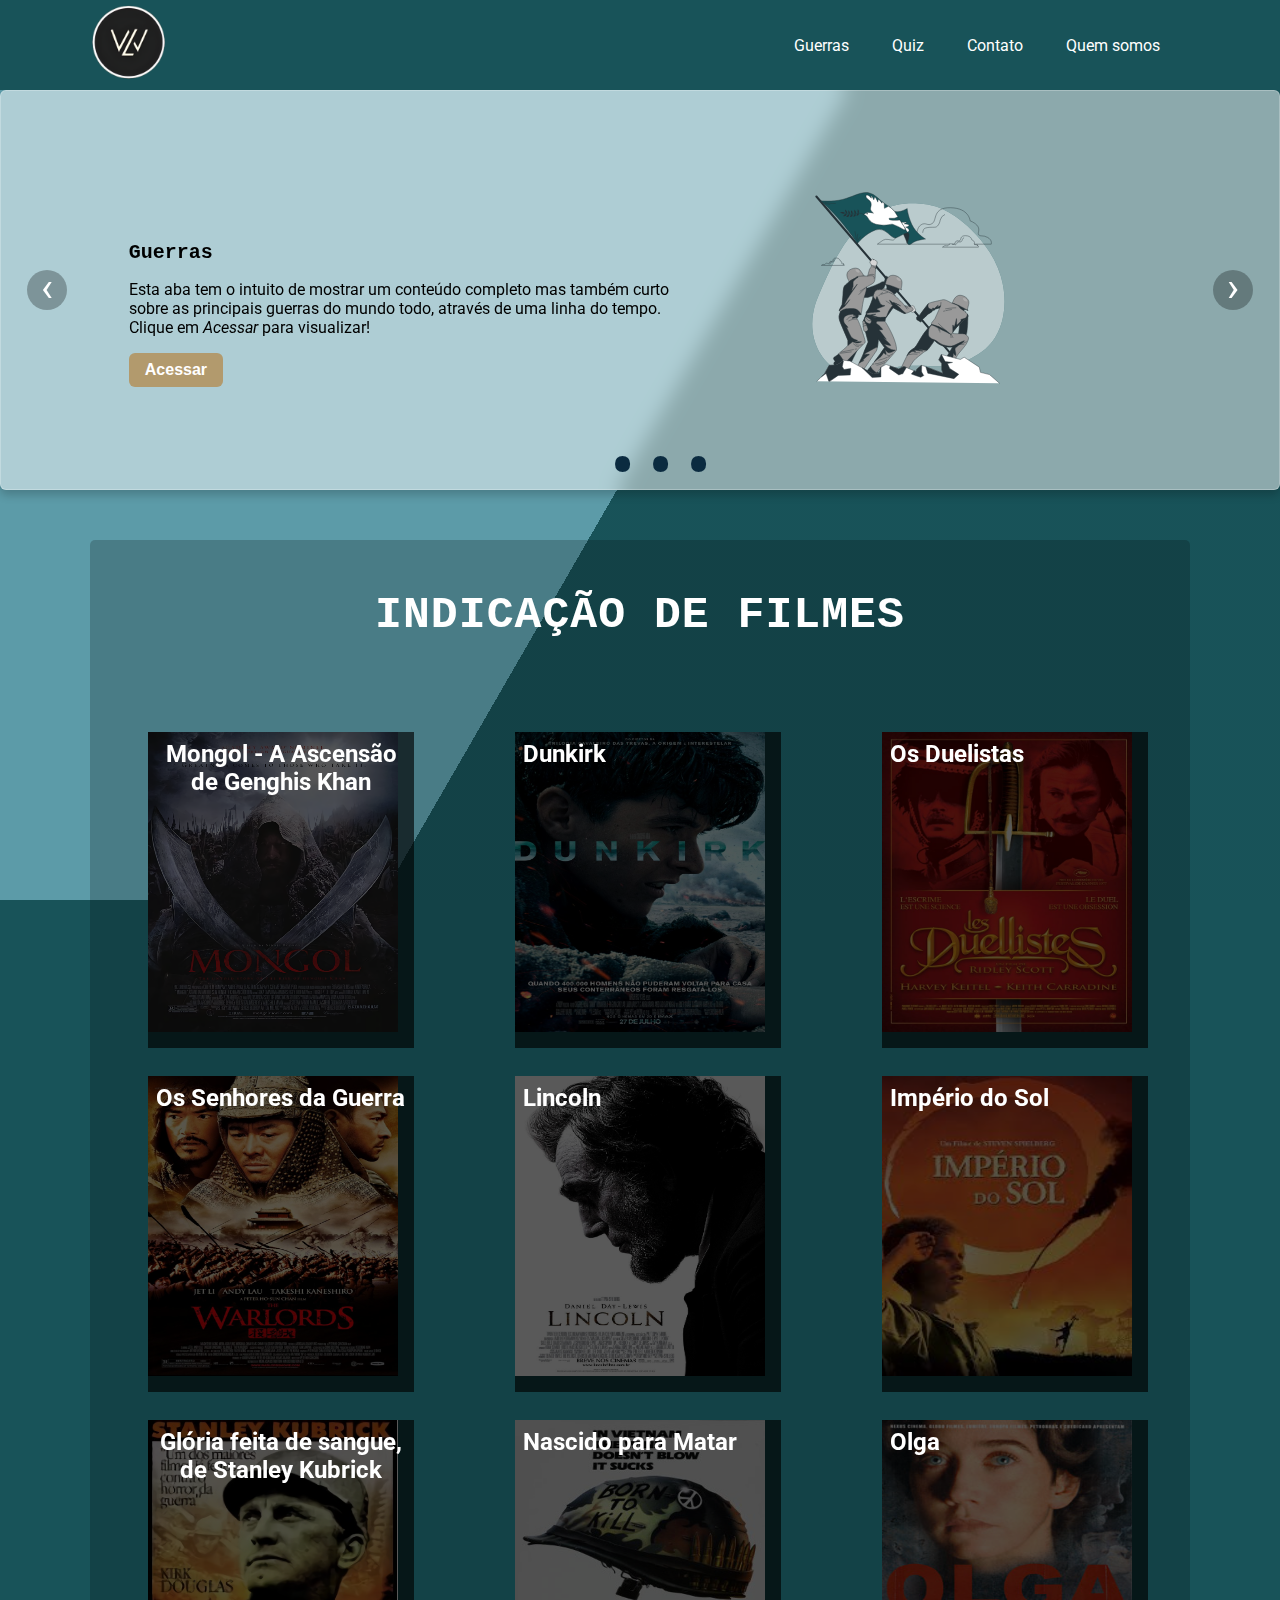
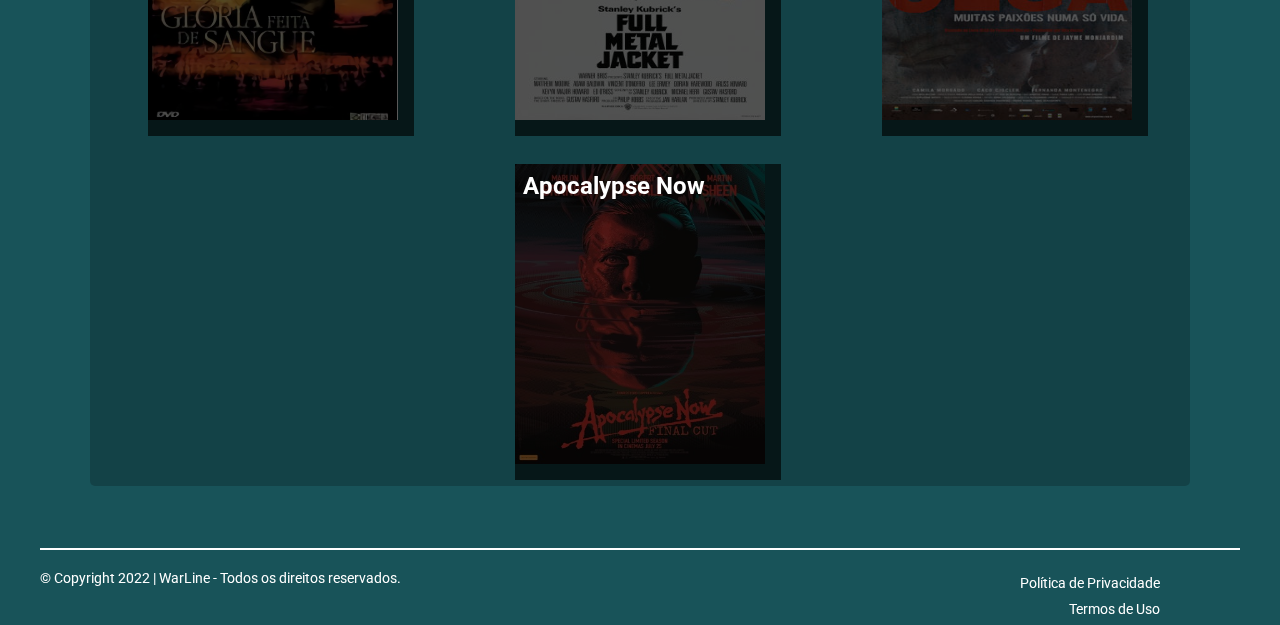
==== commit 303b88c7: "Adicionando aba para sinopse" ====
--- a/index.html
+++ b/index.html
@@ -126,70 +126,70 @@
                             <img src="./img/poster_0_3_1000x1500 (1).png">
                             <div class="cardContent">
                                 <h2>Mongol - A Ascensão de Genghis Khan</h2>
-                                <button>View</button>
+                                <a href="./sinopse.html#filme1"><button >View</button></a>
                             </div>
                         </div>
                         <div class="card">
                             <img src="./img/110585.jpg-r_1920_1080-f_jpg-q_x-xxyxx.jpg">
                             <div class="cardContent">
                                 <h2>Dunkirk</h2>
-                                <button>View</button>
+                                <a href="./sinopse.html#filme2"><button>View</button></a>
                             </div>
                         </div>
                         <div class="card">
                             <img src="./img/19528863.jpg-r_1920_1080-f_jpg-q_x-xxyxx.jpg">
                             <div class="cardContent">
                                 <h2>Os Duelistas</h2>
-                                <button>View</button>
+                                <a href="./sinopse.html#filme3"><button>View</button></a>
                             </div>
                         </div>
                         <div class="card">
                             <img src="./img/092636.jpg-r_1920_1080-f_jpg-q_x-xxyxx.jpg">
                             <div class="cardContent">
                                 <h2>Os Senhores da Guerra</h2>
-                                <button>View</button>
+                                <a href="./sinopse.html#filme4"><button>View</button></a>
                             </div>
                         </div>
                         <div class="card">
                             <img src="./img/20434811.jpg-r_1920_1080-f_jpg-q_x-xxyxx.jpg">
                             <div class="cardContent">
                                 <h2>Lincoln</h2>
-                                <button>View</button>
+                                <a href="./sinopse.html#filme5"><button>View</button></a>
                             </div>
                         </div>
                         <div class="card">
                             <img src="./img/download.jpeg">
                             <div class="cardContent">
                                 <h2>Império do Sol</h2>
-                                <button>View</button>
+                                <a href="./sinopse.html#filme6"><button>View</button></a>
                             </div>
                         </div>
                         <div class="card">
                             <img src="./img/Gloria.jpg">
                             <div class="cardContent">
                                 <h2>Glória feita de sangue, de Stanley Kubrick</h2>
-                                <button>View</button>
+                                <a href="./sinopse.html#filme7"><button>View</button></a>
                             </div>
                         </div>
                         <div class="card">
                             <img src="./img/c9e7addbd0b95ee5bf0146f4b52916eb.jpg-r_1920_1080-f_jpg-q_x-xxyxx.jpg">
                             <div class="cardContent">
                                 <h2>Nascido para Matar</h2>
-                                <button>View</button>
+                                <a href="./sinopse.html#filme8"><button>View</button></a>
                             </div>
                         </div>
                         <div class="card">
                             <img src="./img/19872486.jpg-r_1920_1080-f_jpg-q_x-xxyxx.jpg">
                             <div class="cardContent">
                                 <h2>Olga</h2>
-                                <button>View</button>
+                                <a href="./sinopse.html#filme9"><button>View</button></a>
                             </div>
                         </div>
                         <div class="card">
                             <img src="./img/96d18b4683f2fecfe7a4d3f5754f73eb.jpg-r_1920_1080-f_jpg-q_x-xxyxx.jpg">
                             <div class="cardContent">
                                 <h2>Apocalypse Now</h2>
-                                <button>View</button>
+                                <a href="./sinopse.html#filme10"><button>View</button></a>
                             </div>
                         </div>
                     </div>
--- a/css/style.css
+++ b/css/style.css
@@ -1,6 +1,11 @@
 html {
     height: 100%;
     scroll-behavior: smooth;
+}
+
+main{
+    max-width: 1000px;
+    min-width: 320px;
 }
 
 body {
@@ -143,7 +148,7 @@
     padding-top: 0px;
     padding-bottom: 5px;
     counter-increment: '';
-    margin: 0 auto;
+    margin: auto auto;
     z-index: 0;
 }
 
@@ -235,21 +240,40 @@
     transition: visibility 0.25s ease-in-out, transform 0.25s ease-in-out, opacity 0.25s ease-in-out;
 }
 
+.conteudo{
+    display: flex;
+    padding:1%;
+}
+.conteudo div{
+    padding:12px;
+}
+
+.cos{
+    background-color: var(--cor4);
+    width: 80%;
+    height: auto;
+    border-radius: 0.5rem;
+}
+
 .modal-content {
-    background-color: var(--cor4);
     padding: 16px 24px;
-    width: 80%;
-    height: 60%;
+}
+
+.curve img{
     border-radius: 0.5rem;
+    display: flex;
+    width:100%;
 }
 
 .modal-content h1 {
     text-align: center;
+
 }
 
 .paragrafo-p {
     font-size: 13px;
     text-align: center;
+
 }
 
 /*.modal-content div {
@@ -294,11 +318,7 @@
 }
 
 .modal-contentDois {
-    background-color: var(--cor4);
     padding: 16px 24px;
-    width: 80%;
-    height: 60%;
-    border-radius: 0.5rem;
 }
 
 .modal-contentDois h1 {
@@ -329,11 +349,7 @@
 }
 
 .modal-contentTres {
-    background-color: var(--cor4);
     padding: 16px 24px;
-    width: 80%;
-    height: 60%;
-    border-radius: 0.5rem;
 }
 
 .modal-contentTres h1 {
@@ -364,11 +380,7 @@
 }
 
 .modal-contentQuatro {
-    background-color: var(--cor4);
     padding: 16px 24px;
-    width: 80%;
-    height: 60%;
-    border-radius: 0.5rem;
 }
 
 .modal-contentQuatro h1 {
@@ -399,11 +411,7 @@
 }
 
 .modal-contentCinco {
-    background-color: var(--cor4);
     padding: 16px 24px;
-    width: 80%;
-    height: 60%;
-    border-radius: 0.5rem;
 }
 
 .modal-contentCinco h1 {
@@ -434,11 +442,7 @@
 }
 
 .modal-contentSeis {
-    background-color: var(--cor4);
     padding: 16px 24px;
-    width: 80%;
-    height: 60%;
-    border-radius: 0.5rem;
 }
 
 .modal-contentSeis h1 {
@@ -469,11 +473,7 @@
 }
 
 .modal-contentSete {
-    background-color: var(--cor4);
     padding: 16px 24px;
-    width: 80%;
-    height: 60%;
-    border-radius: 0.5rem;
 }
 
 .modal-contentSete h1 {
@@ -504,11 +504,7 @@
 }
 
 .modal-contentOito {
-    background-color: var(--cor4);
     padding: 16px 24px;
-    width: 80%;
-    height: 60%;
-    border-radius: 0.5rem;
 }
 
 .modal-contentOito h1 {
@@ -539,11 +535,7 @@
 }
 
 .modal-contentNove {
-    background-color: var(--cor4);
     padding: 16px 24px;
-    width: 80%;
-    height: 60%;
-    border-radius: 0.5rem;
 }
 
 .modal-contentNove h1 {
@@ -574,11 +566,7 @@
 }
 
 .modal-contentDez {
-    background-color: var(--cor4);
     padding: 16px 24px;
-    width: 80%;
-    height: 60%;
-    border-radius: 0.5rem;
 }
 
 .modal-contentDez h1 {
@@ -595,7 +583,10 @@
     font-size: 80%;
     width: 100%;
     position: relative;
-    background: rgba(255, 255, 255, 0.8);
+    background: rgba(255,255,255,0.5);
+    -webkit-backdrop-filter: blur(10px);
+    backdrop-filter: blur(10px);
+    border: 1px solid rgba(255,255,255,0.25);
     border-radius: 6px;
     /*padding: 20px 60px 30px 40px;*/
     box-shadow: 0 5px 10px rgba(0, 0, 0, 0.2);
@@ -1026,17 +1017,15 @@
     top: 10%;
     width: 100%;
     height: 37%;
-    display: flex;
-    align-items: center;
+    display: none;
     margin-top: 90px;
-    justify-content: center;
     opacity: 0;
     visibility: hidden;
     transition: visibility 0.25s ease-in-out, transform 0.25s ease-in-out, opacity 0.25s ease-in-out;
 }
 
 .conteudo-tuto {
-    color: var(--cor2);
+    color: var(--cor5);
 
 }
 
@@ -1073,6 +1062,9 @@
     width: 100%;
     opacity: 1;
     visibility: visible;
+    display: flex;
+    justify-content: center;
+    align-items: center;
     transform: scale(1.0);
 }
 
@@ -1105,7 +1097,6 @@
     width: 70%;
     box-shadow: rgba(50, 50, 93, 0.25) 0px 13px 27px -5px, rgba(0, 0, 0, 0.3) 0px 8px 16px -8px;
     box-shadow: rgba(0, 0, 0, 0.15) 0px 5px 15px 0px;
-
 }
 
 .quiz-header {
@@ -1160,6 +1151,19 @@
     background-color: var(--corTest);
     border: none;
     margin-top: 100px;
+    padding: 1.3rem;
+    cursor: pointer;
+    font-weight: bold;
+    display: block;
+    width: 100%;
+    color: var(--cor4);
+    font-family: inherit;
+}
+
+.gabarito{
+    background-color: var(--corTest);
+    border: none;
+    margin-top: 5px;
     padding: 1.3rem;
     cursor: pointer;
     font-weight: bold;
--- a/css/mobile.css
+++ b/css/mobile.css
@@ -10,6 +10,16 @@
 }
 
 @media screen and (max-width: 960px) {
+    body {
+        font-family: 'Roboto', sans-serif;
+        background-color: var(--cor6);
+        margin:auto;
+        display: flex;
+        flex-direction: column;
+        min-height: 100%;
+        
+    }
+
     .dropbtn {
         display: flex;
         border-radius: 3px;
@@ -23,8 +33,8 @@
     }
 
     .dropbtn:focus {
-        background-color: var(--cor1);
-        color: var(--cor6);
+        background-color: var(--cor3);
+        color: var(--cor4);
     }
 
     .dropdown-content {
@@ -32,24 +42,31 @@
         position: absolute;
         margin-top: 2px;
         border-radius: 3px;
-        background-color: var(--cor1);
+        background-color: var(--cor3);
         min-width: 120px;
         box-shadow: 0px 8px 16px 0px rgba(0, 0, 0, 0.2);
-
+    }
+
+    .dropdown-content ul {
+        list-style: none;
+        float: left;
+        margin: 0px;
+        padding:0px;
+    
     }
 
     .dropdown-content a {
         padding: 12px 16px;
         text-decoration: none;
         display: block;
-        color: var(--cor6);
+        color: var(--cor4);
         font-weight: 600;
         margin: none;
     }
 
     .dropdown-content a:hover {
-        background-color: var(--cor2);
-        color: var(--cor1);
+        background-color: var(--cor6);
+        color: var(--cor4);
         text-decoration: none;
     }
 
@@ -64,12 +81,11 @@
         font-size: 80%;
         width: 100%;
         position: relative;
-        background: rgba(238, 225, 202, 0.8);
+        background: rgba(255, 255, 255, 0.8);
         border-radius: 6px;
-        padding: 0;
         box-shadow: 0 5px 10px rgba(0, 0, 0, 0.2);
         box-sizing: border-box;
-        margin-top: 0px;
+        margin-top: 90px;
         display: flex;
         align-items: center;
         height: 360px;
@@ -95,6 +111,26 @@
 
     }
 
+    .itemAnimacao2{
+        display:none;
+    }
+    
+    .carrosselAbaGuerra{
+        display:flex;
+        align-items: center;
+    }
+    .itemAnimacao1{
+        display:none;
+    }
+    
+    .carrosselAbaSobre{
+        display:flex;
+        align-items: center;
+    }
+    .itemAnimacao3{
+        display:none;
+    }
+
     .carrossel-item p {
         font-size: 16px;
 
@@ -106,13 +142,15 @@
 
     .carrossel-item button {
         cursor: pointer;
-        width: 70px;
-        height: 24px;
-        font-size: 13px;
-        border-radius: 20px;
-        background-color: var(--cor2);
+        font-size: 16px;
+        position: absolute;
+        border:none;
+        padding: 8px 16px;
+        border-radius: 6px;
+        background-color: var(--corTest);
         font-weight: 600;
-        color: var(--cor1);
+        color: var(--cor4);
+        transition: all 0.3s ease;
     }
 
 
@@ -156,24 +194,27 @@
         right: 0;
         text-align: center;
     }
+    .politica {
+        /* margin-top: 20px; */
+        margin-bottom: initial;
+        display: flex;
+        margin-right: initial;
+        list-style:none;
+        justify-content: initial;
+        align-content: initial;
+        flex-wrap:initial;
+        justify-content:initial;
+        align-items: initial;
+    }
 }
+
+
 
 @media (max-width: 960px) {
     .container {
+        margin: 90px auto ;
+        height: 100%;
         width: 80%;
-        padding: 30px 40px 40px 35px;
-    }
-
-    .container .con .right-side {
-        width: 75%;
-        margin-left: 55px;
-    }
-}
-
-@media (max-width: 960px) {
-    .container {
-        margin: 0 auto;
-        height: 100%;
         padding: 10vmin;
     }
 
@@ -200,13 +241,18 @@
 }
 
 @media screen and (max-width: 960px) {
+    .tutorial-content{
+        width:80%;
+    }
+
     .line {
         width: 90%;
         height: 90%;
         padding: 0;
-        margin: 0;
-        counter-increment: step 2000;
-        top: 0;
+        margin:0;
+        margin-top: 110px;
+        counter-increment: '';
+        z-index: 0;
     }
 
     .bar li {
@@ -224,22 +270,27 @@
     }
 
     .bar li:before {
-        content: counter(step);
-        counter-increment: step;
-        width: 40px;
-        height: 40px;
-        line-height: 40px;
-        border: 4px solid var(--cor2);
-        display: block;
-        text-align: center;
-        margin: 0 auto 10px auto;
-        border-radius: 50%;
+        content: '';
+        width: 20px;
+        height: 20px;
         background-color: var(--cor1);
         letter-spacing: 0px;
     }
 
+    .bar li img {
+        padding-bottom: 0px;
+        margin: -6% 18%;
+        border-radius: 50%;
+        width: 60px;
+        border: 4px solid var(--corTest);
+        height: 60px;
+        line-height: 60px;
+        z-index: 0;
+        float: left;
+    }
+
     .bar li:after {
-        content: ' ';
+        content: '';
         position: relative;
         width: 80%;
         height: 0px;
@@ -249,6 +300,90 @@
         z-index: 1;
     }
 
+    .bar li img:hover,
+    .bar li img:focus {
+        margin: -17px 1px 20px auto;
+        border-radius: 50%;
+        padding-bottom: 0px;
+        transform: translateX(0px) scale(1.5);
+    }
+
+    .modal{
+        position: absolute;
+        top:auto;
+        height: auto;
+        background-color: rgba(0, 0, 0, 0);
+    }
+    .modalDois{
+        position: absolute;
+        top:auto;
+        height: auto;
+        background-color: rgba(0, 0, 0, 0);
+    }
+
+    .modalTres{
+        position: absolute;
+        top:auto;
+        height: auto;
+        background-color: rgba(0, 0, 0, 0);
+    }
+
+    .modalQuatro{
+        position: absolute;
+        top:auto;
+        height: auto;
+        background-color: rgba(0, 0, 0, 0);
+    }
+
+    .modalCinco{
+        position: absolute;
+        top:auto;
+        height: auto;
+        background-color: rgba(0, 0, 0, 0);
+    }
+
+    .modalSeis{
+        position: absolute;
+        top:auto;
+        height: auto;
+        background-color: rgba(0, 0, 0, 0);
+    }
+
+    .modalSete{
+        position: absolute;
+        top:auto;
+        height: auto;
+        background-color: rgba(0, 0, 0, 0);
+    }
+    
+    .modalOito{
+        position: absolute;
+        top:auto;
+        height: auto;
+        background-color: rgba(0, 0, 0, 0);
+    }
+
+    .modalNove{
+        position: absolute;
+        top:auto;
+        height: auto;
+        background-color: rgba(0, 0, 0, 0);
+    }
+
+    .modalDez{
+        position: absolute;
+        top:auto;
+        height: auto;
+        background-color: rgba(0, 0, 0, 0);
+    }
+
+    .cos{
+        background-color: var(--cor4);
+        width: 90%;
+        height: auto;
+        border-radius: 0.5rem;
+    }
+
 
 
     /*Aba sobre*/
@@ -268,7 +403,21 @@
         text-align: center;
         margin-top: 20px;
         z-index: 0;
-
+    }
+
+    .test-desc-fotos {
+        display: flex;
+        flex-direction: column;
+        margin-bottom: 20px;
+    }
+    .teste-redirec-kaly img{
+        width:80%;
+        height:80%;
+    }
+
+    .teste-redirec-dany img{
+        width:80%;
+        height:80%;
     }
 
     .seg-img-sobre img {
@@ -276,40 +425,64 @@
     }
 
     .tabela {
-        font-size: 15px;
-        width: 85%;
-        height: 100%;
-        text-align: justify;
+        color: var(--cor4);
+        font-size: 17px;
+        width: 55%;
+        display: flex;
+        margin: auto;
+        margin-bottom: 3%;
+        flex-direction: row;
+        justify-content: center;
+        align-items: center;
         z-index: auto;
     }
 
-    .tabela td {
-        width: fit-content;
-    }
-
-    .quiz {
-        width: 280px;
-        position: relative;
-        height: 600px;
-    }
-
-    .button-grp {
+    .f4 {
+        display: flex;
+        flex-direction: column;
+    
+    }
+    
+    .f4 p {
+        margin: 0;
+        padding-left: 15px;
+        padding-top: 0%;
+    }
+
+    .quiz-container {
+        background-color: rgba(255, 255, 255, 0.8);
+        border-radius: 15px;
+        box-shadow: 0 0 10px 2px rgba(100, 100, 100, 0.1);
+        width: 1090px;
+        overflow: hidden;
         margin: 0 auto;
+        margin-top: 90px;
+        width: 90%;
+        box-shadow: rgba(50, 50, 93, 0.25) 0px 13px 27px -5px, rgba(0, 0, 0, 0.3) 0px 8px 16px -8px;
+        box-shadow: rgba(0, 0, 0, 0.15) 0px 5px 15px 0px;
+    }
+
+    .quiz-header {
+        padding: 2.5rem;
+    }
+    
+    h2 {
+        /*padding: 1rem;*/
+        text-align: center;
+        margin: 0;
+    }
+    
+    ul {
+        list-style-type: none;
         padding: 0;
-        padding-top: 50px;
-        display: none;
-        width: 48%;
-        position: fixed;
-    }
-
-    .button-grp-no {
-        display: block;
-        margin: 0 auto;
-        padding: 0;
-        padding-top: 50px;
-        left: 0%;
-        right: -10%;
-        position: absolute;
-        text-align: center;
+    }
+    
+    ul li {
+        font-size: 1.1rem;
+        margin: 1rem 0;
+    }
+    
+    ul li label {
+        cursor: pointer;
     }
 }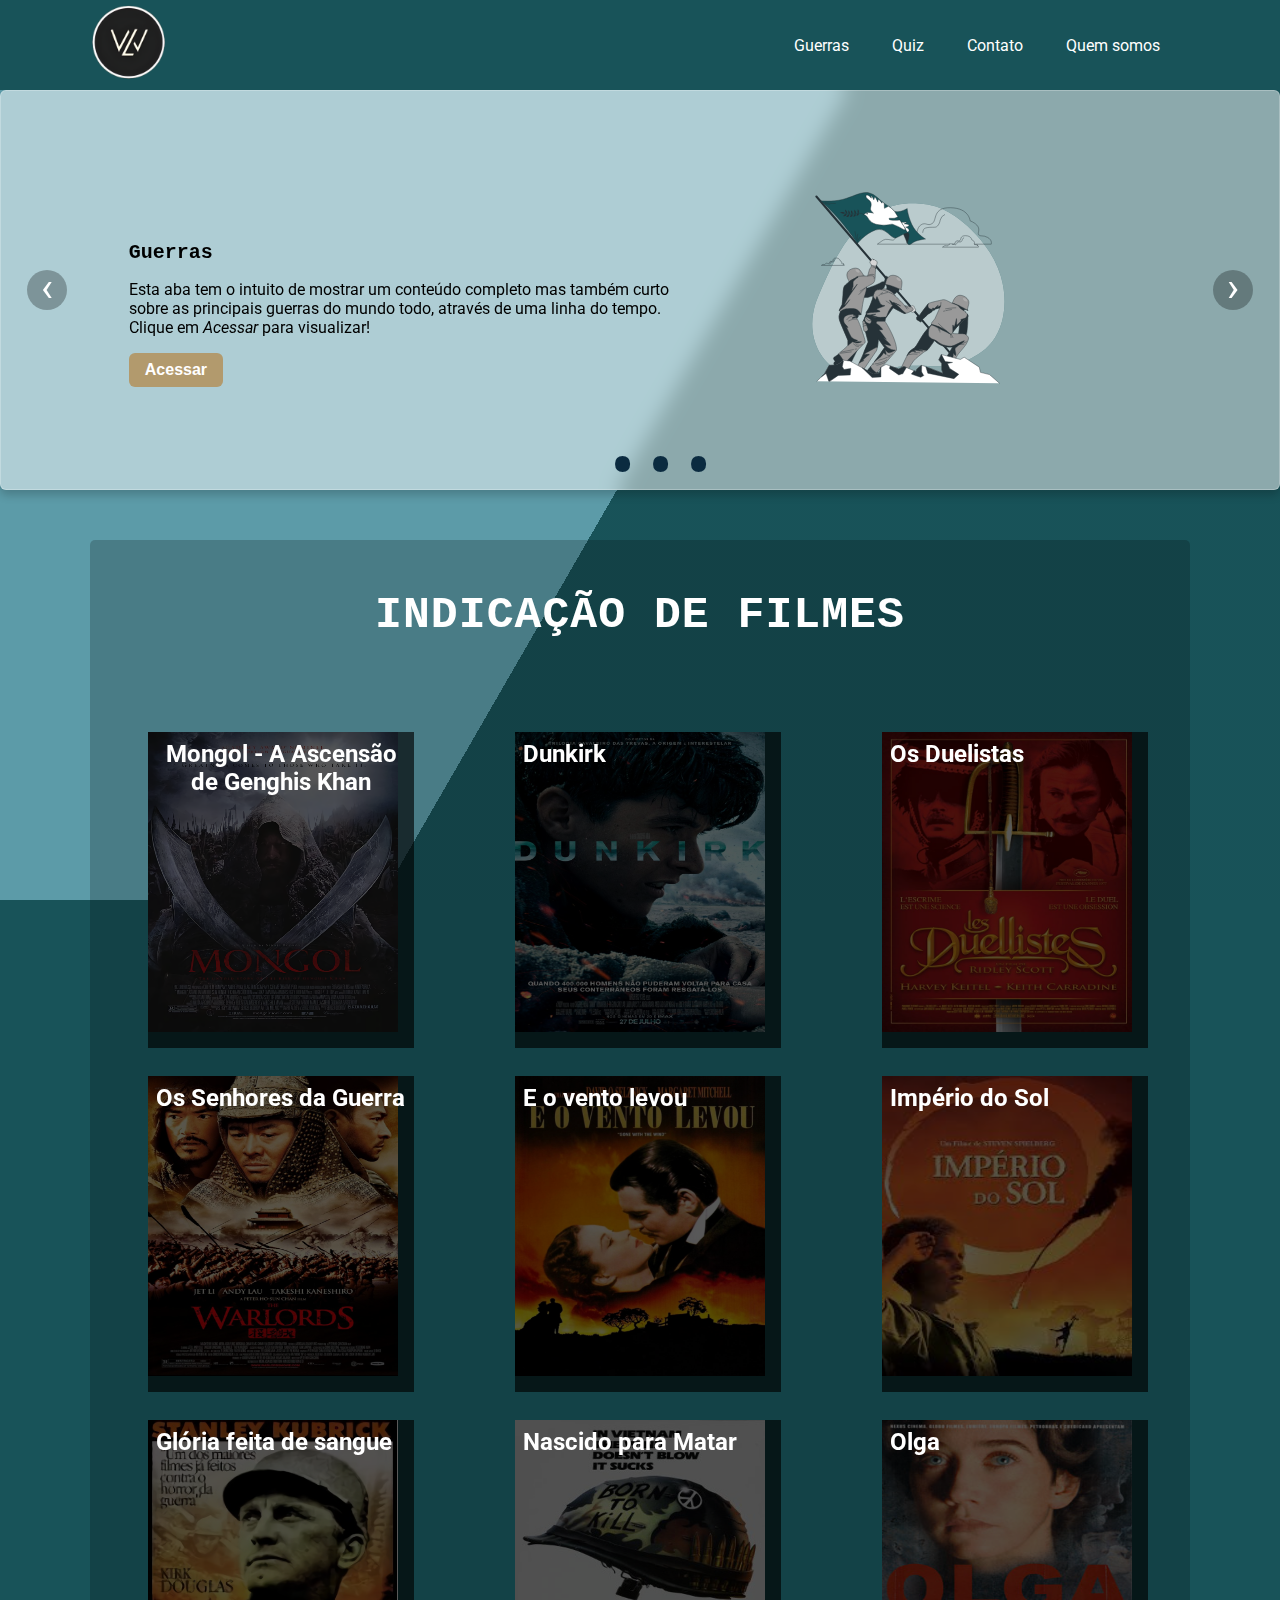
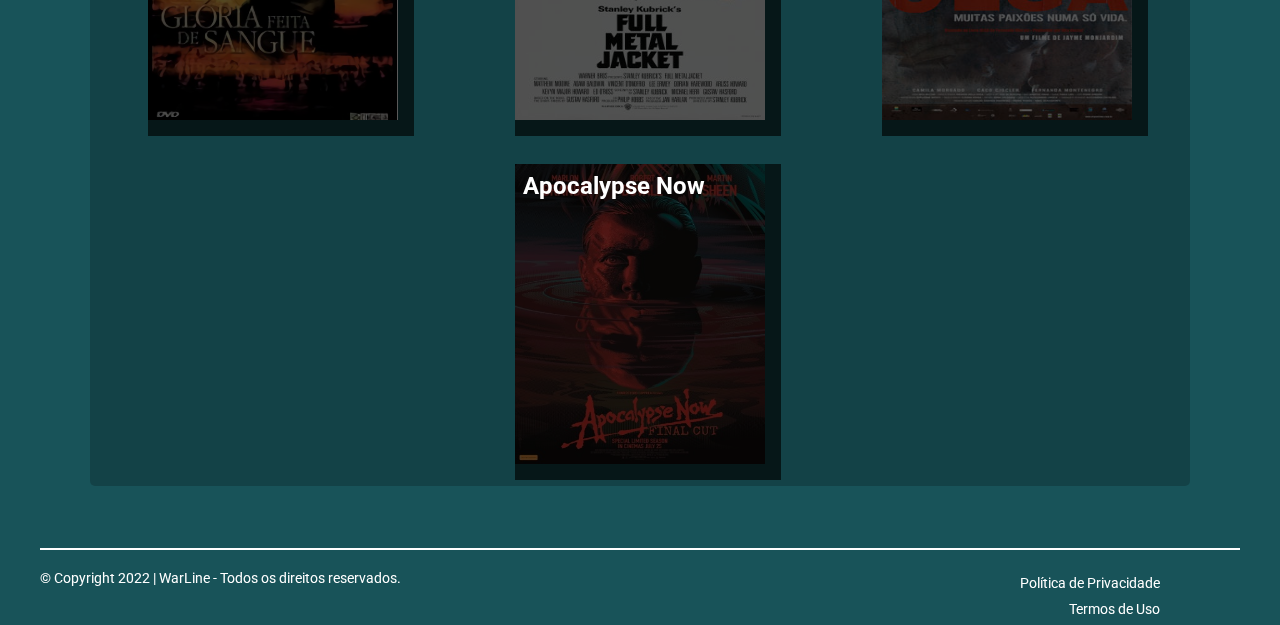
==== commit 655c2a5d: "Pequenas correções" ====
--- a/index.html
+++ b/index.html
@@ -151,9 +151,9 @@
                             </div>
                         </div>
                         <div class="card">
-                            <img src="./img/20434811.jpg-r_1920_1080-f_jpg-q_x-xxyxx.jpg">
-                            <div class="cardContent">
-                                <h2>Lincoln</h2>
+                            <img src="./img/e566bcac667b1c5e539112543947f694_XL.jpg">
+                            <div class="cardContent">
+                                <h2>E o vento levou</h2>
                                 <a href="./sinopse.html#filme5"><button>View</button></a>
                             </div>
                         </div>
@@ -167,7 +167,7 @@
                         <div class="card">
                             <img src="./img/Gloria.jpg">
                             <div class="cardContent">
-                                <h2>Glória feita de sangue, de Stanley Kubrick</h2>
+                                <h2>Glória feita de sangue</h2>
                                 <a href="./sinopse.html#filme7"><button>View</button></a>
                             </div>
                         </div>
--- a/css/style.css
+++ b/css/style.css
@@ -959,6 +959,7 @@
 /* FIM efeito */
 
 .paragrafo {
+    max-width: 1100px;
     text-align: justify;
     letter-spacing: 0.8px;
 }
@@ -988,6 +989,7 @@
 
 
 .tabela {
+    max-width: 1100px;
     color: var(--cor4);
     font-size: 17px;
     width: 55%;
@@ -1275,6 +1277,10 @@
 .containerTitles h2{
     font-weight: normal;
 }
+
+.cardContent a{
+    text-decoration: none;
+}
 .component-systemTabs{
     width: 100%;
     display: flex;
@@ -1368,9 +1374,9 @@
     font-weight: 900;
     cursor: pointer;
     outline: none;
-    transition: all 0.3s ease;
+    transition: all 0.1s ease;
     opacity: 0;
-    transition: 0.3s ease;
+    transition: 0.1s ease;
 }
 .component-systemTabs .cards .card .cardContent button:hover{
     -webkit-box-shadow: 0px 0px 9px 0px rgba(0,0,0, .3);
--- a/css/mobile.css
+++ b/css/mobile.css
@@ -427,9 +427,10 @@
     .tabela {
         color: var(--cor4);
         font-size: 17px;
+        max-width: 1100px;
         width: 55%;
         display: flex;
-        margin: auto;
+        margin: 0 auto;
         margin-bottom: 3%;
         flex-direction: row;
         justify-content: center;
@@ -445,8 +446,18 @@
     
     .f4 p {
         margin: 0;
-        padding-left: 15px;
-        padding-top: 0%;
+        padding: 0 1rem;
+    }
+
+    .f5 {
+        display: flex;
+        flex-direction: column;
+    
+    }
+    
+    .f5 p {
+        margin: 0;
+        padding: 0 1rem;
     }
 
     .quiz-container {
